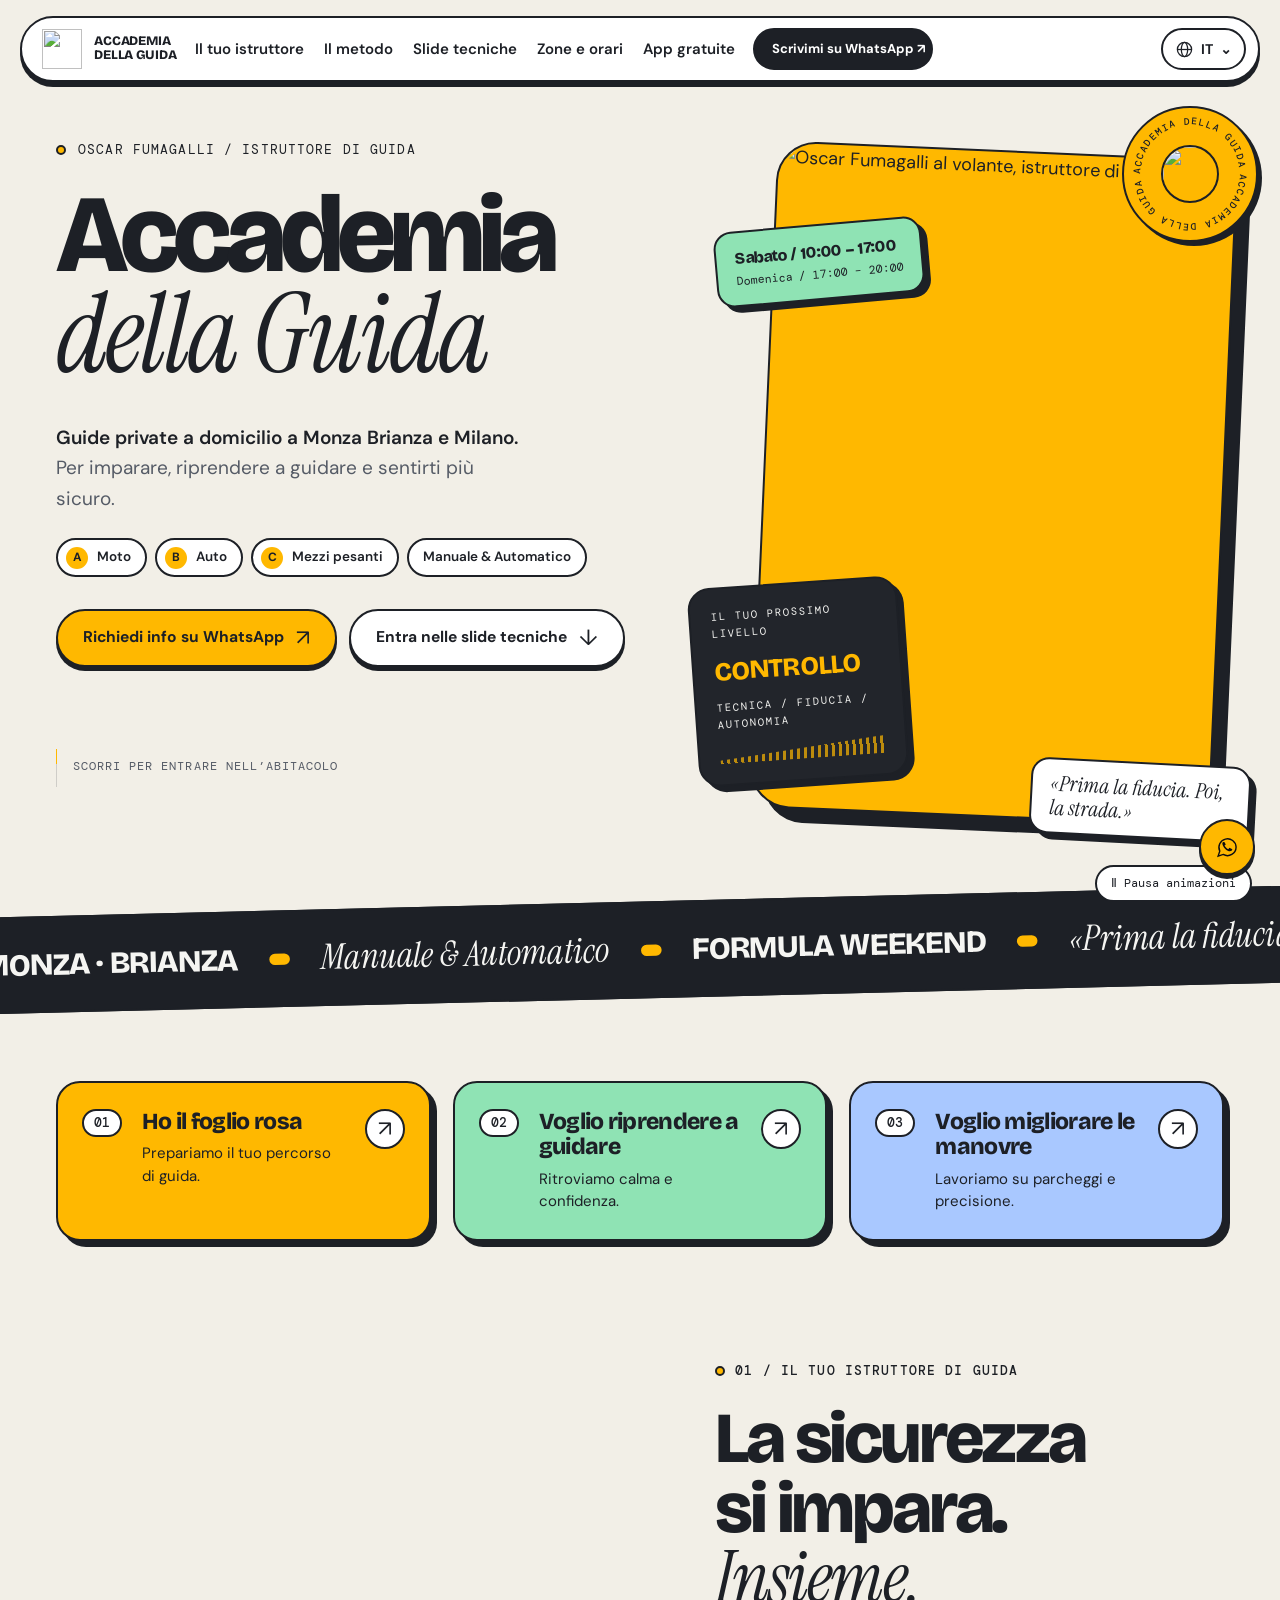
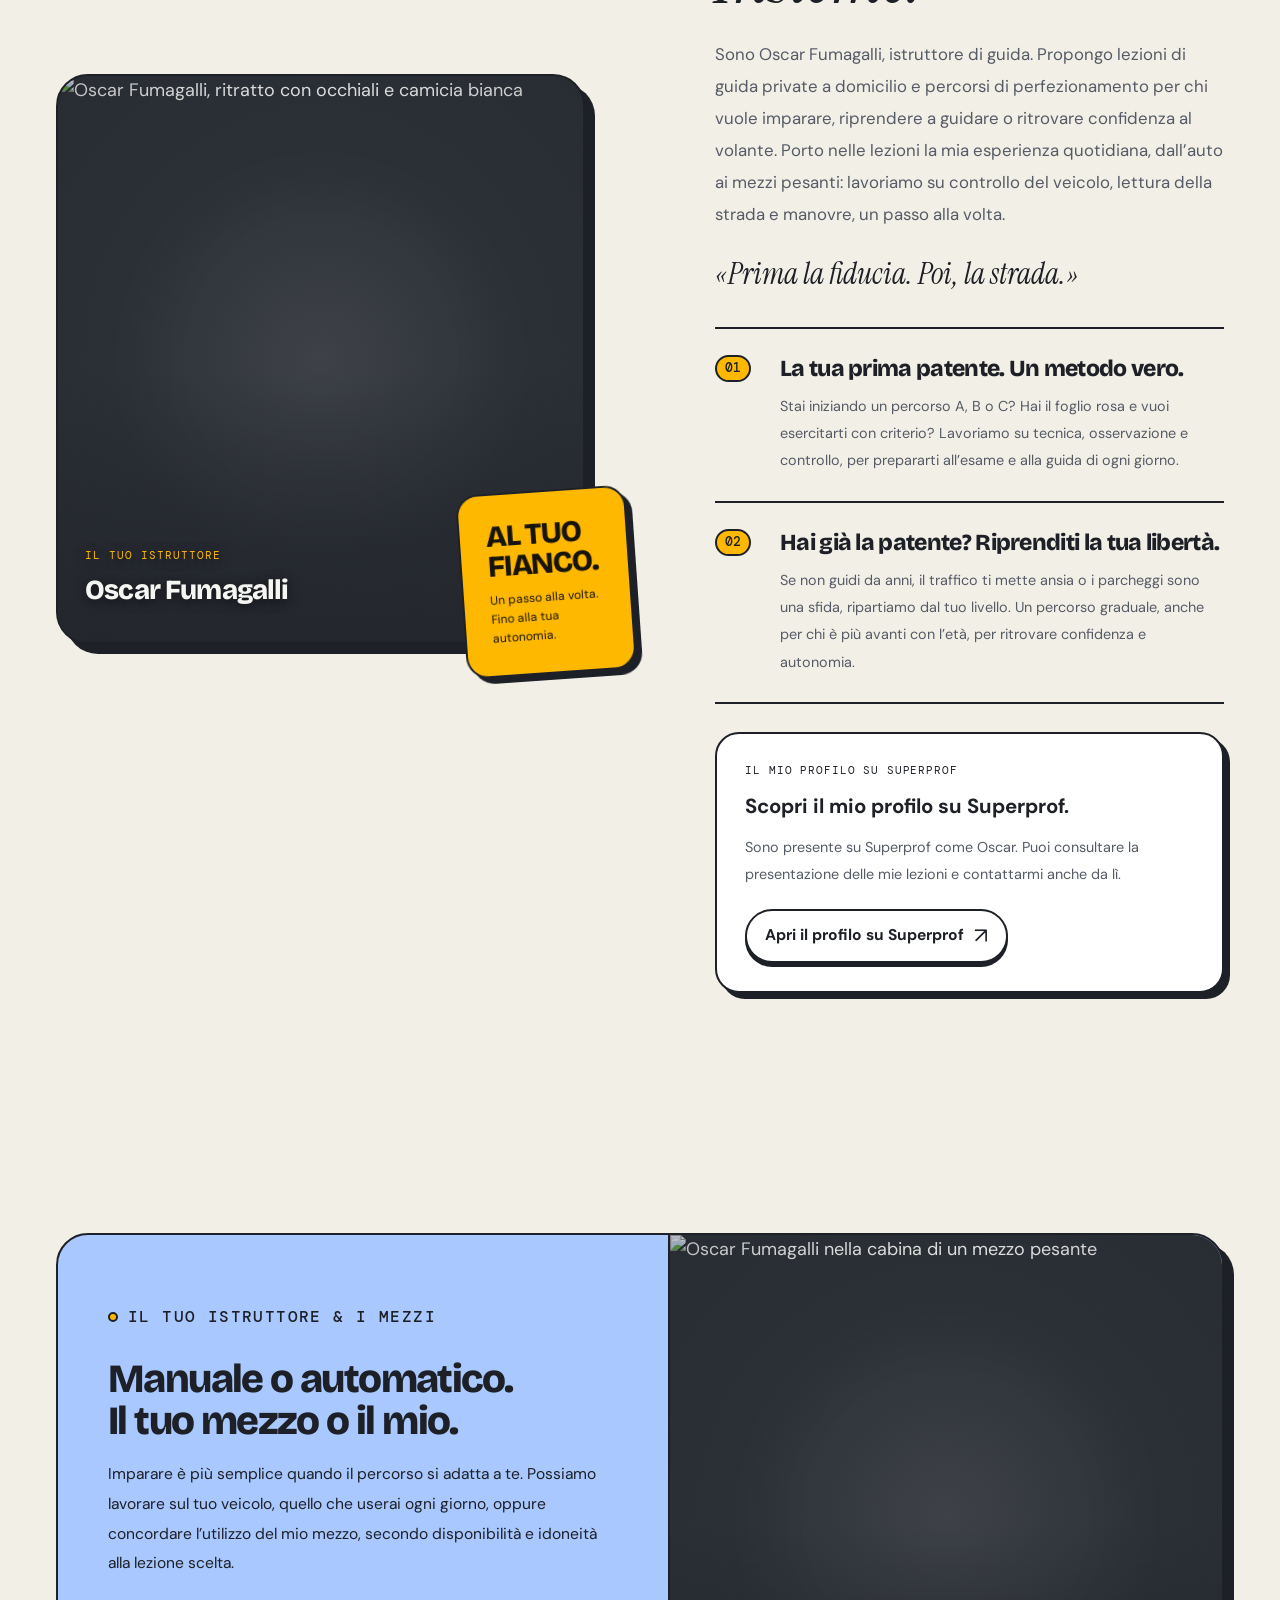
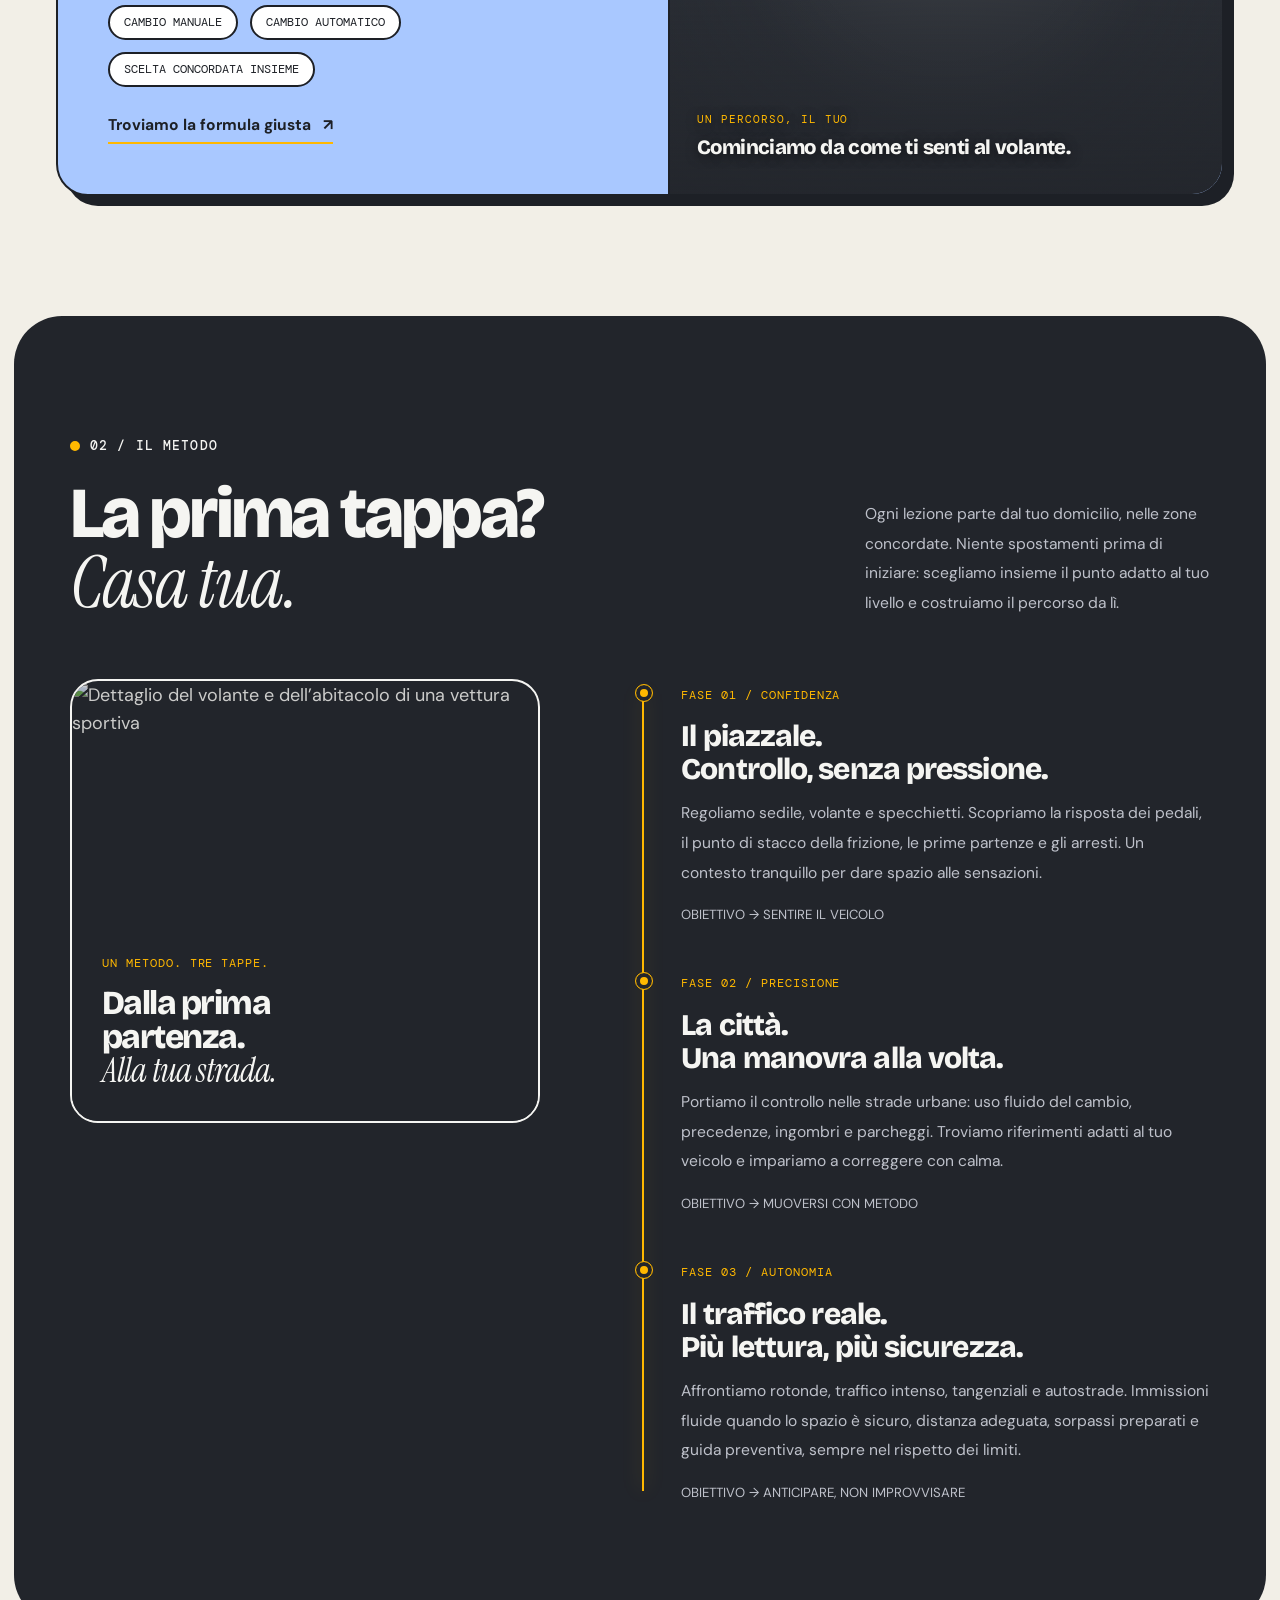
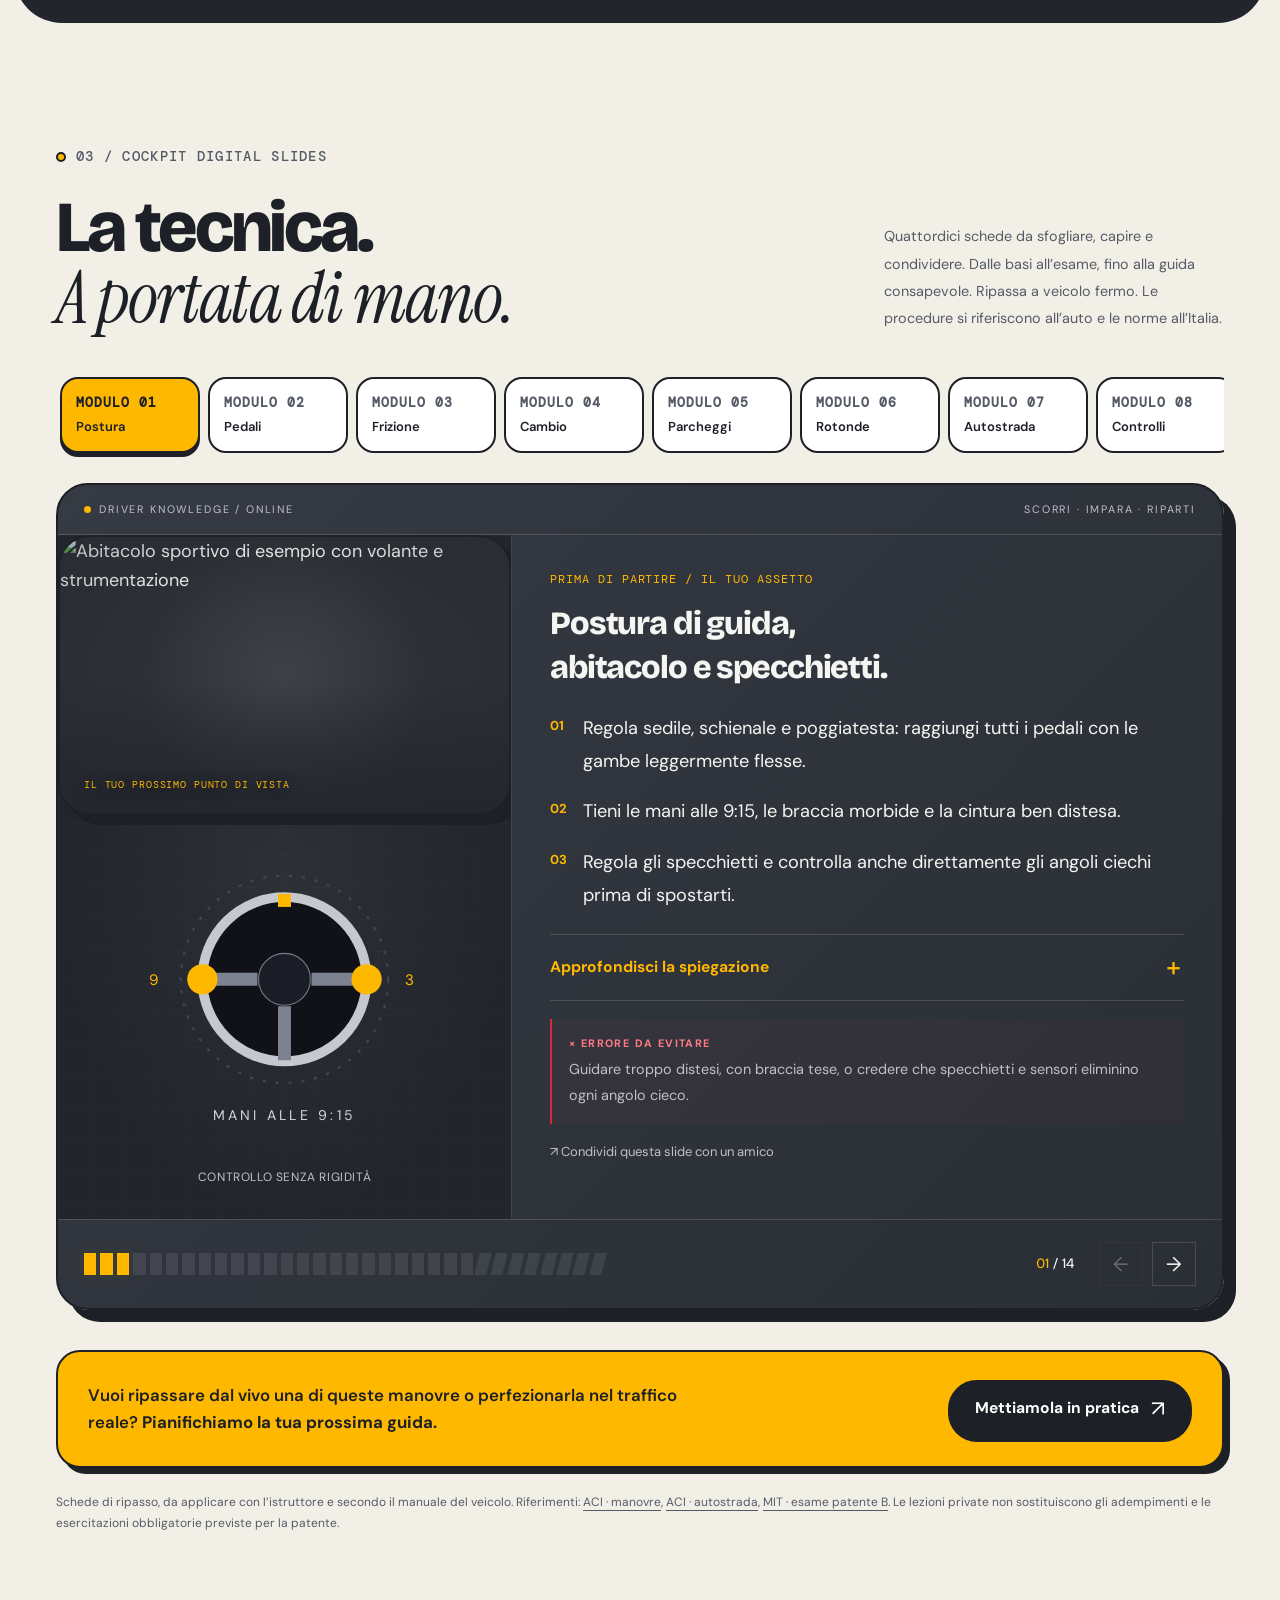
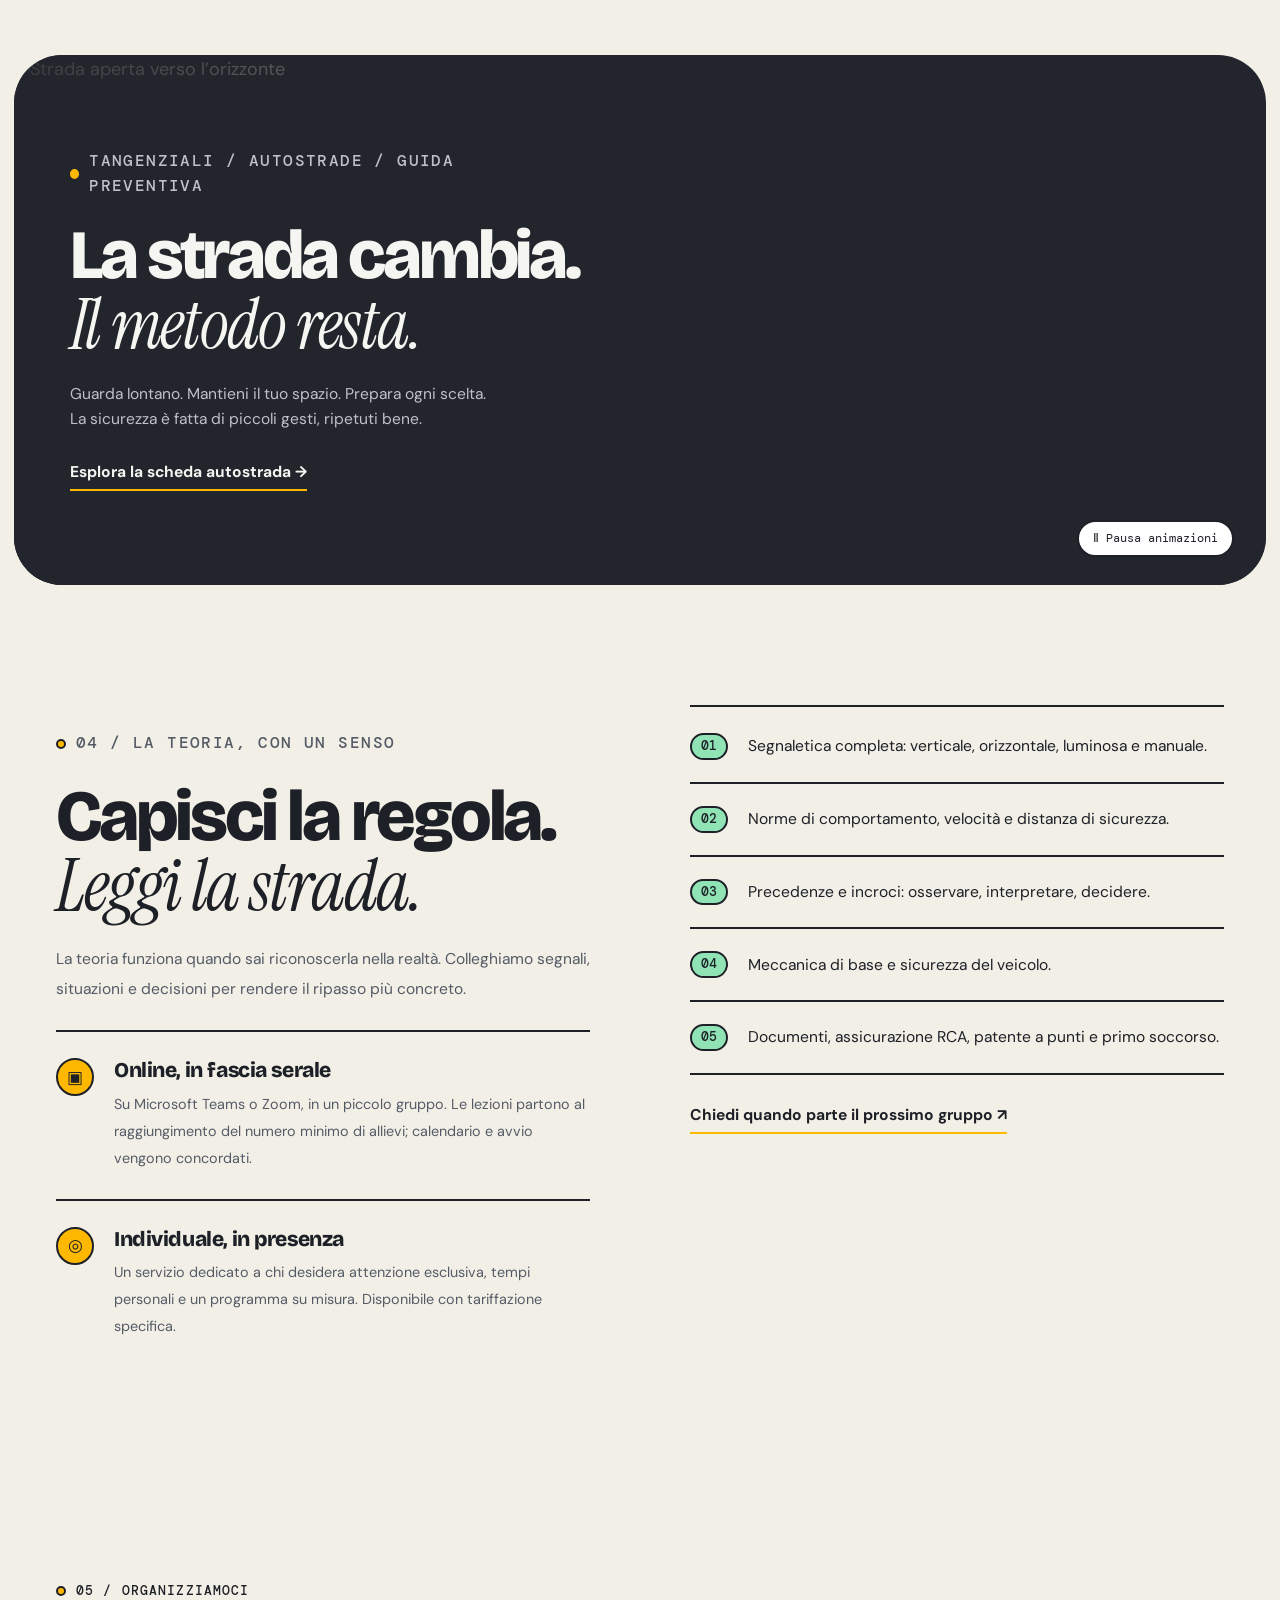
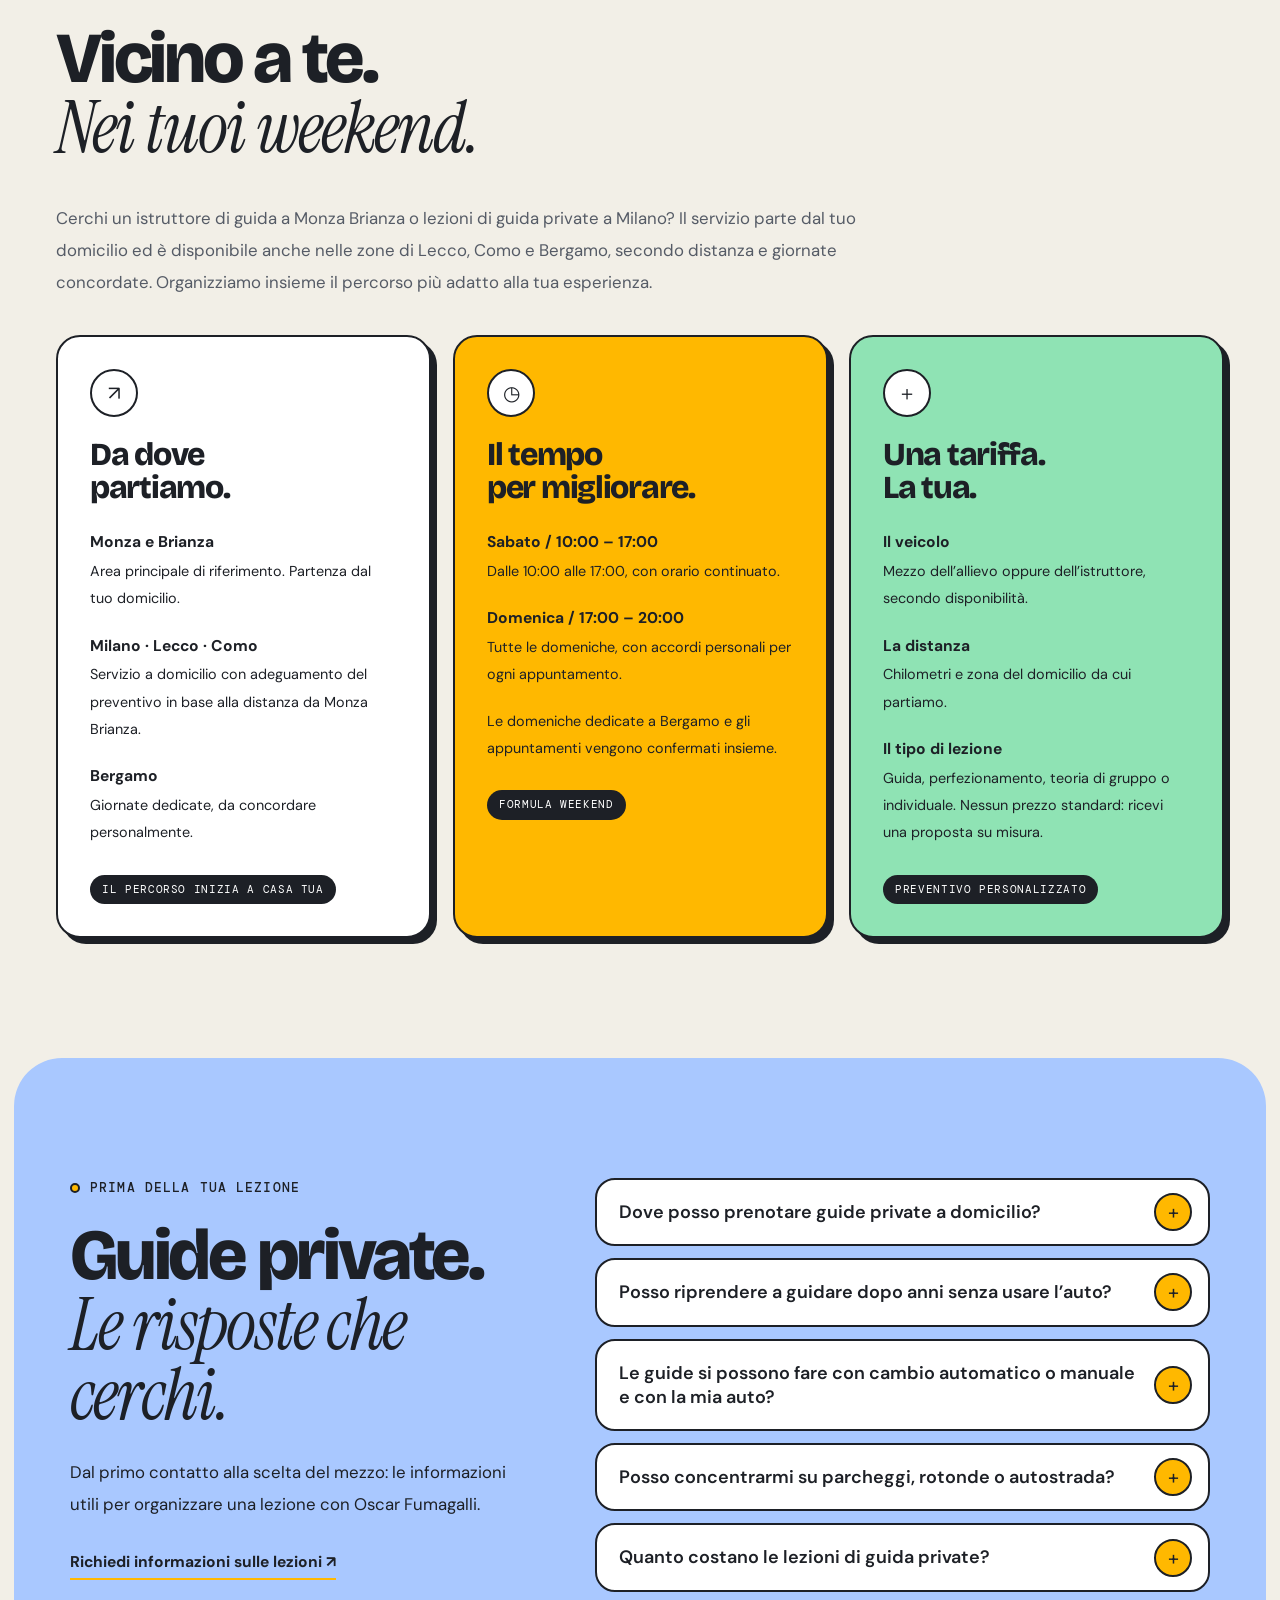
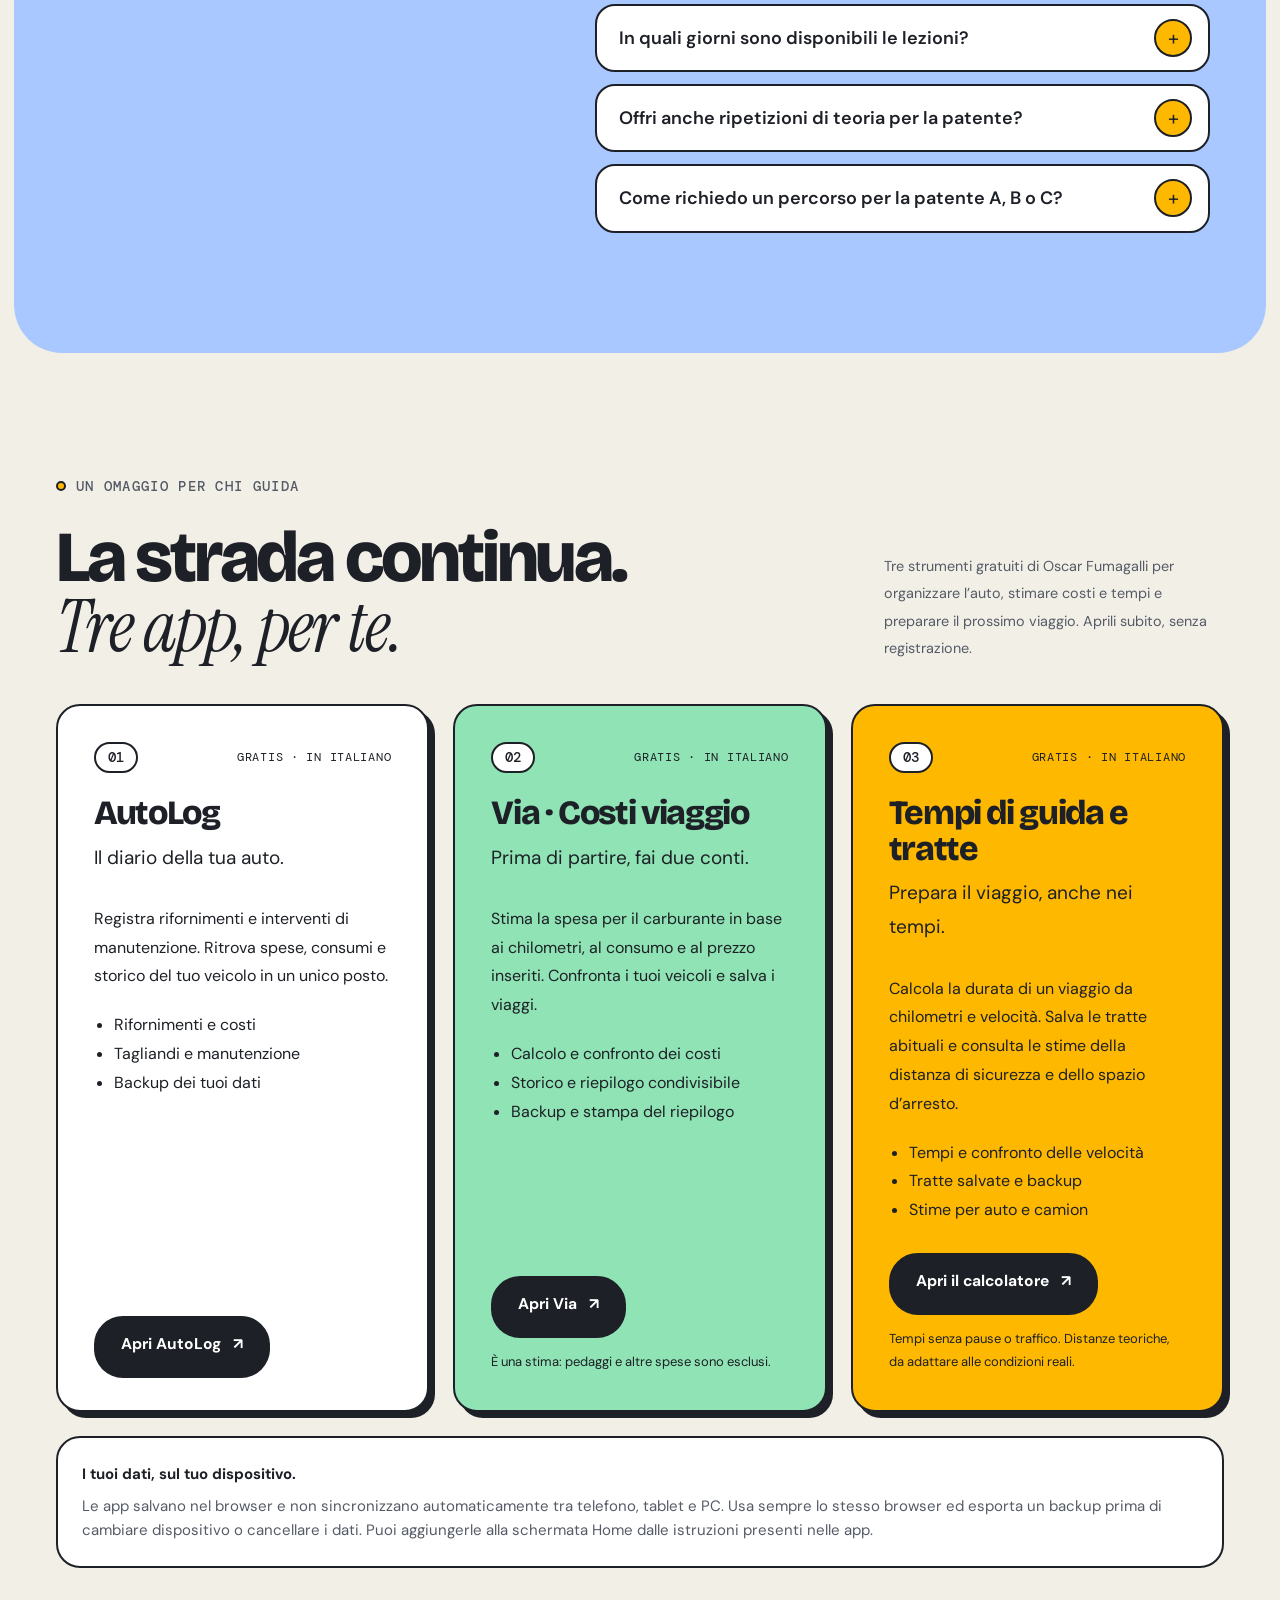
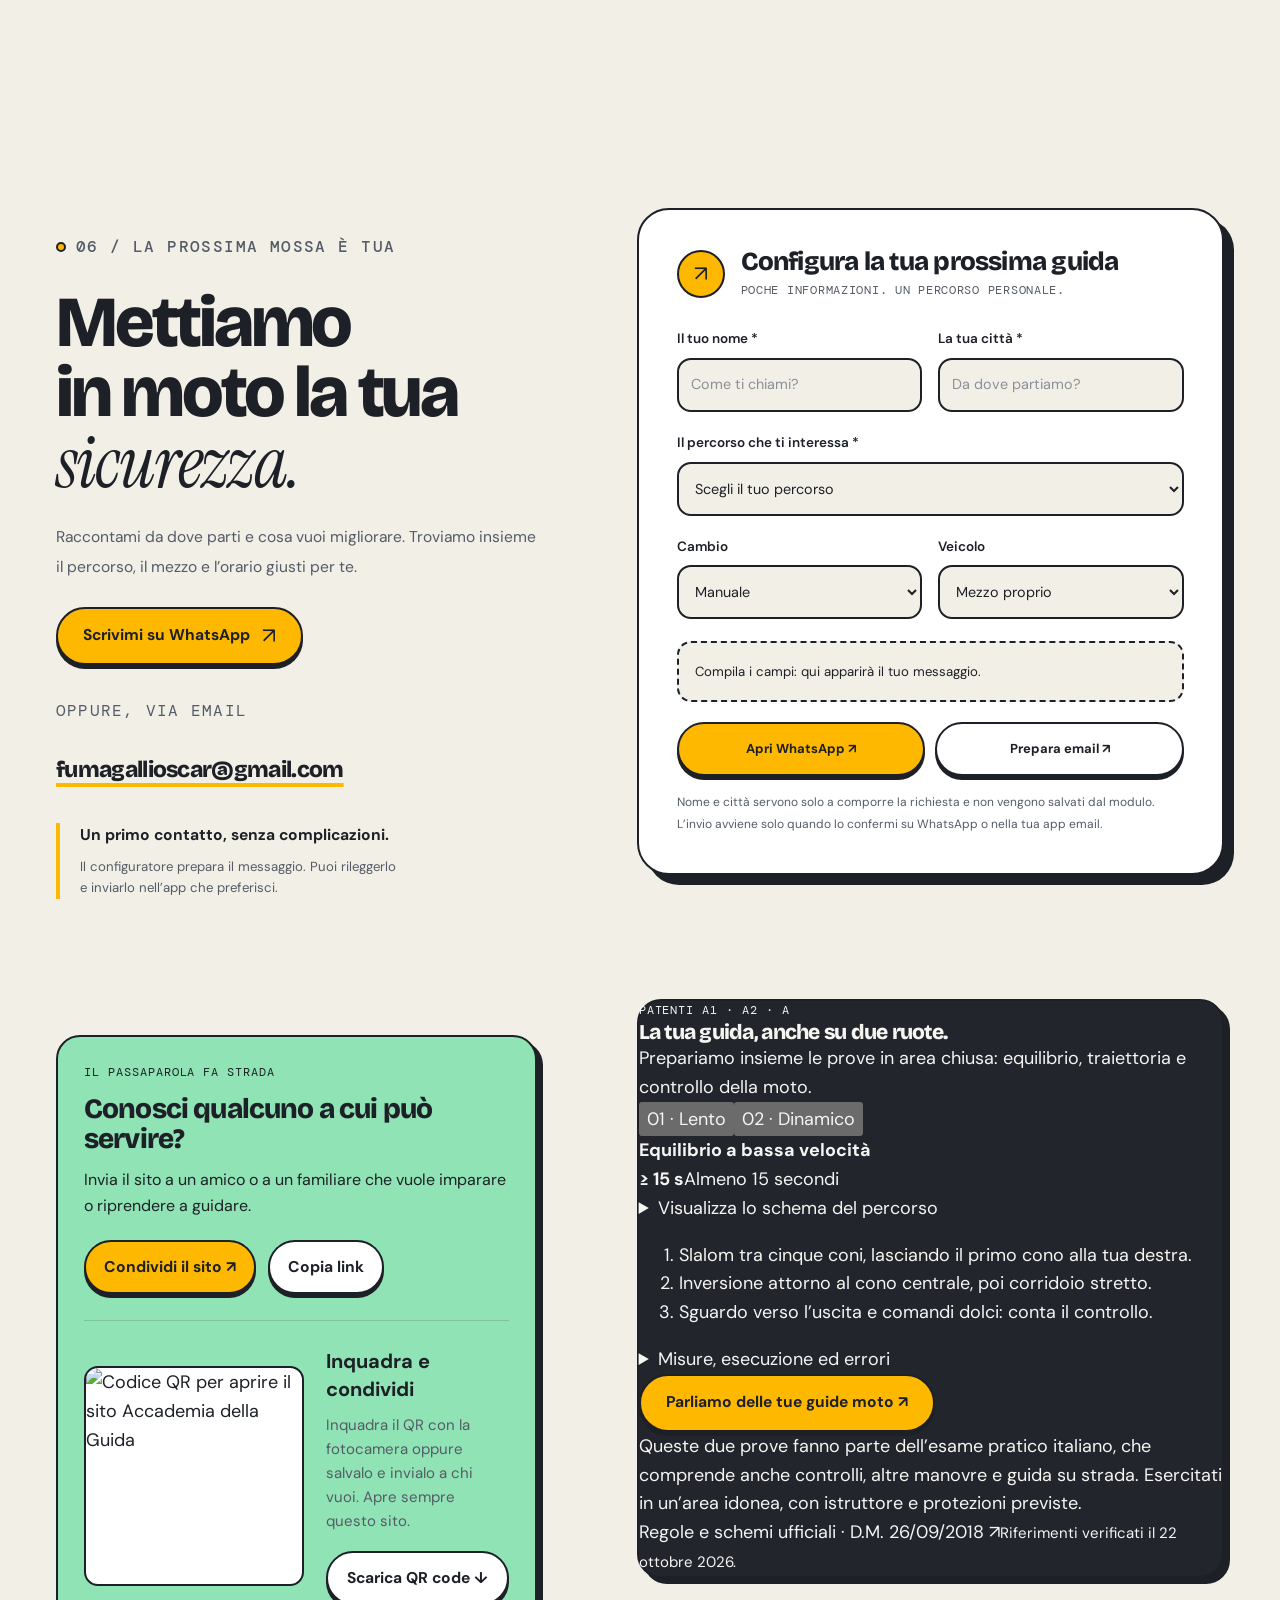
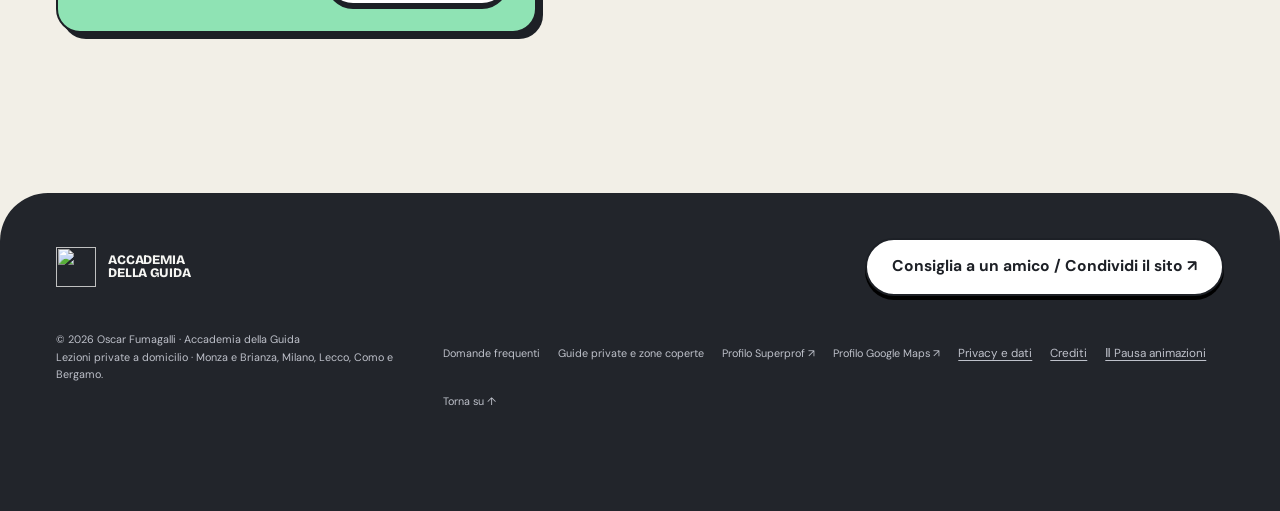
==== sito-nuovo/index.html @ 18cd22d1 "Add standalone four-language site with new photos Static build of the redesigned home (IT/EN/ES/FR) " ====
<!DOCTYPE html>
<html lang="it">
<head>
<meta charset="UTF-8"><meta name="viewport" content="width=device-width,initial-scale=1,viewport-fit=cover"><meta name="theme-color" content="#F2EFE7">
<title>Istruttore di guida Monza Brianza e Milano | Oscar Fumagalli</title>
<meta name="description" content="Guide private a domicilio con Oscar Fumagalli: Monza Brianza, Milano, Lecco, Como e Bergamo. Perfezionamento, parcheggi, cambio manuale e automatico.">
<meta name="robots" content="index,follow,max-image-preview:large,max-snippet:-1,max-video-preview:-1">
<link rel="canonical" href="https://accademia-della-guida.vercel.app/">
<link rel="sitemap" type="application/xml" href="https://accademia-della-guida.vercel.app/sitemap.xml">
<meta name="author" content="Oscar Fumagalli">
<meta property="og:locale" content="it_IT"><meta property="og:type" content="website"><meta property="og:site_name" content="Accademia della Guida"><meta property="og:url" content="https://accademia-della-guida.vercel.app/">
<meta property="og:title" content="Guide private a Monza Brianza e Milano | Accademia della Guida">
<meta property="og:description" content="Guide private a domicilio con Oscar Fumagalli: Monza Brianza, Milano, Lecco, Como e Bergamo. Perfezionamento, parcheggi, cambio manuale e automatico.">
<meta property="og:image" content="https://accademia-della-guida.vercel.app/images/oscar-fumagalli-al-volante.jpg"><meta property="og:image:type" content="image/jpeg"><meta property="og:image:width" content="1400"><meta property="og:image:height" content="2099"><meta property="og:image:alt" content="Oscar Fumagalli al volante, istruttore di guida per lezioni private a domicilio">
<meta name="twitter:card" content="summary_large_image"><meta name="twitter:title" content="Guide private a domicilio | Oscar Fumagalli"><meta name="twitter:description" content="Guide private a domicilio con Oscar Fumagalli: Monza Brianza, Milano, Lecco, Como e Bergamo. Perfezionamento, parcheggi, cambio manuale e automatico."><meta name="twitter:image" content="https://accademia-della-guida.vercel.app/images/oscar-fumagalli-al-volante.jpg"><meta name="twitter:image:alt" content="Oscar Fumagalli al volante">
<link rel="icon" type="image/png" sizes="32x32" href="/favicon-32.png?v=strada-1"><link rel="icon" type="image/png" sizes="192x192" href="/favicon.png?v=strada-1"><link rel="icon" type="image/svg+xml" sizes="any" href="/logo.svg?v=strada-1"><link rel="apple-touch-icon" sizes="180x180" href="/apple-touch-icon.png?v=strada-1">
<link rel="preconnect" href="https://fonts.googleapis.com"><link rel="preconnect" href="https://fonts.gstatic.com" crossorigin><link rel="preconnect" href="https://images.unsplash.com"><link rel="manifest" href="/site.webmanifest">
<link href="https://fonts.googleapis.com/css2?family=Bricolage+Grotesque:opsz,wght@12..96,400..800&amp;family=Instrument+Serif:ital@0;1&amp;family=DM+Sans:opsz,wght@9..40,400..700&amp;family=DM+Mono:wght@400;500&amp;display=swap" rel="stylesheet">
<script data-language-preference>(function(){try{if(location.pathname==='/'&&!document.referrer&&!location.hash&&!location.search){var l=localStorage.getItem('adg-language');if(l==='en'||l==='es'||l==='fr')location.replace('/'+l)}}catch{}})();</script><script src="https://cdn.jsdelivr.net/npm/gsap@3.12.5/dist/gsap.min.js" defer></script>
<script src="https://cdn.jsdelivr.net/npm/gsap@3.12.5/dist/ScrollTrigger.min.js" defer></script>
<script src="https://cdn.jsdelivr.net/npm/lenis@1.3.11/dist/lenis.min.js" defer></script>
<script type="application/ld+json">{"@context":"https://schema.org","@graph":[{"@type":"WebSite","@id":"https://accademia-della-guida.vercel.app/#sito","url":"https://accademia-della-guida.vercel.app/","name":"Accademia della Guida","alternateName":"Accademia della Guida di Oscar Fumagalli","inLanguage":["it-IT","en-GB","es-ES","fr-FR"],"publisher":{"@id":"https://accademia-della-guida.vercel.app/#attivita"}},{"@type":"Organization","@id":"https://accademia-della-guida.vercel.app/#attivita","name":"Accademia della Guida – Oscar Fumagalli","url":"https://accademia-della-guida.vercel.app/","description":"Guide private a domicilio con Oscar Fumagalli: Monza Brianza, Milano, Lecco, Como e Bergamo. Perfezionamento, parcheggi, cambio manuale e automatico.","email":"fumagallioscar@gmail.com","logo":{"@type":"ImageObject","url":"https://accademia-della-guida.vercel.app/favicon.png","width":192,"height":192},"image":["https://accademia-della-guida.vercel.app/images/oscar-fumagalli-istruttore-di-guida.jpg","https://accademia-della-guida.vercel.app/images/oscar-fumagalli-al-volante.jpg"],"founder":{"@id":"https://accademia-della-guida.vercel.app/#oscar-fumagalli"},"areaServed":[{"@type":"AdministrativeArea","name":"Monza e Brianza"},{"@type":"AdministrativeArea","name":"Milano"},{"@type":"AdministrativeArea","name":"Lecco"},{"@type":"AdministrativeArea","name":"Como"},{"@type":"AdministrativeArea","name":"Bergamo"}],"contactPoint":{"@type":"ContactPoint","contactType":"Informazioni e appuntamenti","email":"fumagallioscar@gmail.com","availableLanguage":"Italiano"},"hasOfferCatalog":{"@type":"OfferCatalog","name":"Lezioni di guida e teoria","itemListElement":[{"@type":"Offer","itemOffered":{"@id":"https://accademia-della-guida.vercel.app/#servizio-guide-private"}},{"@type":"Offer","itemOffered":{"@id":"https://accademia-della-guida.vercel.app/#servizio-perfezionamento"}},{"@type":"Offer","itemOffered":{"@id":"https://accademia-della-guida.vercel.app/#servizio-parcheggi-manovre"}},{"@type":"Offer","itemOffered":{"@id":"https://accademia-della-guida.vercel.app/#servizio-teoria"}}]},"sameAs":["https://maps.app.goo.gl/HLpW3V2R3NE64ty87"]},{"@type":"Person","@id":"https://accademia-della-guida.vercel.app/#oscar-fumagalli","name":"Oscar Fumagalli","jobTitle":"Istruttore di guida","url":"https://accademia-della-guida.vercel.app/#istruttore","image":"https://accademia-della-guida.vercel.app/images/oscar-fumagalli-istruttore-di-guida.jpg","worksFor":{"@id":"https://accademia-della-guida.vercel.app/#attivita"},"sameAs":["https://www.superprof.it/insegnante-guida-con-quasi-tre-decenni-esperienza-formazione-completa-per-patenti-cqc.html","https://maps.app.goo.gl/HLpW3V2R3NE64ty87"]},{"@type":"WebPage","@id":"https://accademia-della-guida.vercel.app/#pagina","url":"https://accademia-della-guida.vercel.app/","name":"Istruttore di guida Monza Brianza e Milano | Oscar Fumagalli","description":"Guide private a domicilio con Oscar Fumagalli: Monza Brianza, Milano, Lecco, Como e Bergamo. Perfezionamento, parcheggi, cambio manuale e automatico.","inLanguage":"it-IT","isPartOf":{"@id":"https://accademia-della-guida.vercel.app/#sito"},"about":{"@id":"https://accademia-della-guida.vercel.app/#attivita"},"primaryImageOfPage":{"@type":"ImageObject","url":"https://accademia-della-guida.vercel.app/images/oscar-fumagalli-al-volante.jpg","width":1280,"height":1536},"dateModified":"2026-10-21"},{"@type":"Service","@id":"https://accademia-della-guida.vercel.app/#servizio-guide-private","name":"Lezioni di guida private a domicilio","serviceType":"Lezioni di guida private a domicilio","description":"Guide private per percorsi A, B e C, con cambio manuale o automatico e mezzo concordato.","provider":{"@id":"https://accademia-della-guida.vercel.app/#attivita"},"areaServed":[{"@type":"AdministrativeArea","name":"Monza e Brianza"},{"@type":"AdministrativeArea","name":"Milano"},{"@type":"AdministrativeArea","name":"Lecco"},{"@type":"AdministrativeArea","name":"Como"},{"@type":"AdministrativeArea","name":"Bergamo"}],"url":"https://accademia-della-guida.vercel.app/#istruttore"},{"@type":"Service","@id":"https://accademia-della-guida.vercel.app/#servizio-perfezionamento","name":"Perfezionamento e ripresa della guida","serviceType":"Perfezionamento e ripresa della guida","description":"Percorsi graduali per già patentati che desiderano ritrovare confidenza al volante.","provider":{"@id":"https://accademia-della-guida.vercel.app/#attivita"},"areaServed":[{"@type":"AdministrativeArea","name":"Monza e Brianza"},{"@type":"AdministrativeArea","name":"Milano"},{"@type":"AdministrativeArea","name":"Lecco"},{"@type":"AdministrativeArea","name":"Como"},{"@type":"AdministrativeArea","name":"Bergamo"}],"url":"https://accademia-della-guida.vercel.app/#metodo"},{"@type":"Service","@id":"https://accademia-della-guida.vercel.app/#servizio-parcheggi-manovre","name":"Lezioni su parcheggi, manovre e traffico","serviceType":"Lezioni su parcheggi, manovre e traffico","description":"Esercitazioni su parcheggi, rotonde, tangenziali e autostrade in base al livello dell’allievo.","provider":{"@id":"https://accademia-della-guida.vercel.app/#attivita"},"areaServed":[{"@type":"AdministrativeArea","name":"Monza e Brianza"},{"@type":"AdministrativeArea","name":"Milano"},{"@type":"AdministrativeArea","name":"Lecco"},{"@type":"AdministrativeArea","name":"Como"},{"@type":"AdministrativeArea","name":"Bergamo"}],"url":"https://accademia-della-guida.vercel.app/#slide"},{"@type":"Service","@id":"https://accademia-della-guida.vercel.app/#servizio-teoria","name":"Ripetizioni di teoria per la patente","serviceType":"Ripetizioni di teoria per la patente","description":"Teoria online serale in piccolo gruppo e lezioni individuali in presenza.","provider":{"@id":"https://accademia-della-guida.vercel.app/#attivita"},"areaServed":[{"@type":"AdministrativeArea","name":"Monza e Brianza"},{"@type":"AdministrativeArea","name":"Milano"},{"@type":"AdministrativeArea","name":"Lecco"},{"@type":"AdministrativeArea","name":"Como"},{"@type":"AdministrativeArea","name":"Bergamo"}],"url":"https://accademia-della-guida.vercel.app/#teoria"}]}</script>
<style>
:root{--bg:var(--bg);--panel:var(--panel);--ink:#f5f5f2;--muted:#bec1ca;--yellow:#ffb800;--red:#e63946;--line:color-mix(in srgb,var(--ink) 14%,transparent);--display:'Syncopate',Arial,sans-serif;--body:'Plus Jakarta Sans',Arial,sans-serif}*{box-sizing:border-box}html{scroll-behavior:smooth;scroll-padding-top:110px;color-scheme:light}body{margin:0;background:var(--bg);color:var(--ink);font-family:var(--body);font-size:18px;line-height:1.7;overflow-x:hidden}::selection{background:var(--yellow);color:var(--bg)}a{color:inherit;text-decoration:none}button,input,select,textarea{font:inherit}button,a,input,select{touch-action:manipulation}button{cursor:pointer}button:disabled{cursor:default;opacity:.3}button:focus-visible,a:focus-visible,input:focus-visible,select:focus-visible,summary:focus-visible{outline:2px solid var(--yellow);outline-offset:6px}img{display:block;max-width:100%}button{color:inherit}p,h1,h2,h3,h4{margin:0}p+p{margin-top:14px}h1,h2,h3{line-height:1.15}svg{display:block}svg text{font-family:var(--body)}[hidden]{display:none!important}.wrap{width:min(1320px,calc(100% - 112px));margin:auto}.section{padding:116px 0;position:relative}.eyebrow{font-size:12px;font-weight:700;letter-spacing:.2em;text-transform:uppercase;display:flex;align-items:center;gap:12px;color:var(--muted)}.eyebrow:before{content:'';width:24px;height:2px;background:var(--yellow)}.display{font-family:var(--display);font-weight:700;text-transform:uppercase;letter-spacing:-.045em}.section-title{font-size:clamp(33.6px,4.32vw,60px);line-height:1.25;margin-top:24px}.accent{color:var(--accent-ink)}.muted{color:var(--muted)}.small{font-size:14.4px}.label{font-size:12px;letter-spacing:.15em;text-transform:uppercase}.btn{display:inline-flex;align-items:center;justify-content:center;gap:18px;min-height:54px;padding:16px 25px;border:1px solid var(--line);background:color-mix(in srgb,var(--bg) 50%,transparent);border-radius:3px;font-size:15.6px;font-weight:700;line-height:1.4;transition:background .2s,transform .2s,border-color .2s}.btn:hover{border-color:var(--yellow);transform:translateY(-2px)}.btn-primary{background:var(--yellow);color:#151309;border-color:var(--yellow);box-shadow:0 8px 35px color-mix(in srgb,var(--yellow) 9%,transparent)}.btn-primary:hover{background:#ffc433;box-shadow:0 8px 35px color-mix(in srgb,var(--yellow) 19%,transparent)}.btn-arrow{font-size:22px;font-weight:400;line-height:1}.text-link{font-size:15.6px;font-weight:700;display:inline-flex;gap:12px;align-items:center;border-bottom:1px solid color-mix(in srgb,var(--yellow) 40%,transparent);padding-bottom:6px}.actions{display:flex;flex-wrap:wrap;gap:12px}.rule{height:1px;background:var(--line)}.skip{position:fixed;top:-100px;left:20px;background:var(--yellow);color:#111;padding:12px;z-index:1000}.skip:focus{top:10px}.top-progress{position:fixed;top:0;left:0;right:0;z-index:120;height:2px;transform-origin:left;background:var(--yellow);transform:scaleX(0)}
.navbar{position:fixed;left:28px;right:28px;top:20px;height:74px;border:1px solid color-mix(in srgb,var(--ink) 13%,transparent);border-radius:5px;background:color-mix(in srgb,var(--bg) 88%,transparent);backdrop-filter:blur(20px);-webkit-backdrop-filter:blur(20px);z-index:100;display:flex;align-items:center;justify-content:space-between;padding:0 26px;gap:24px}.brand{display:flex;gap:12px;align-items:center;flex-shrink:0}.brandmark{display:block;height:40px;width:40px;flex-shrink:0}.brandname{font-family:var(--display);font-size:10px;font-weight:700;line-height:1.5;letter-spacing:.05em}.navlinks{display:flex;gap:26px;align-items:center}.navlinks a{font-size:14.3px;color:var(--muted)}.navlinks a:hover{color:var(--accent-ink)}.nav-contact{font-size:13px;min-height:39px;padding:10px 15px;border-color:color-mix(in srgb,var(--yellow) 47%,transparent)}.nav-contact:before,.status-dot{content:'';width:5px;height:5px;border-radius:50%;background:var(--yellow);box-shadow:0 0 9px color-mix(in srgb,var(--yellow) 47%,transparent);display:inline-block}.menu-toggle{display:none;background:none;border:1px solid var(--line);width:42px;height:42px;align-items:center;justify-content:center;font-size:21px}.nav-status{font-size:10.8px;letter-spacing:.12em;color:var(--muted);display:flex;align-items:center;gap:7px}.hero{height:100svh;min-height:760px;position:relative;overflow:hidden;perspective:1200px;background:var(--bg)}.hero-scene{position:absolute;inset:0;transform-origin:65% 50%;will-change:transform}.hero-photo,.hero-video{width:100%;height:100%;object-fit:cover;object-position:65% 55%;position:absolute;inset:0}.hero-photo{filter:brightness(.95) saturate(.8)}.hero-video{opacity:0;filter:brightness(.82) saturate(.85);transition:opacity 1.2s}.video-ready{opacity:1}.hero-shade{position:absolute;inset:0;background:linear-gradient(90deg,color-mix(in srgb,var(--bg) 88%,transparent) 0%,color-mix(in srgb,var(--bg) 60%,transparent) 30%,color-mix(in srgb,var(--bg) 12%,transparent) 75%),linear-gradient(0deg,var(--bg) 0%,transparent 38%,color-mix(in srgb,var(--bg) 30%,transparent));pointer-events:none}.hero-lens{position:absolute;inset:0;opacity:0;backdrop-filter:blur(4px);mask-image:radial-gradient(ellipse at 65% 50%,transparent 25%,black 90%);pointer-events:none}.hero-content{position:relative;height:100%;display:flex;flex-direction:column;justify-content:center;padding-top:70px;z-index:2}.hero-kicker{font-size:12px;letter-spacing:.17em;color:var(--muted);display:flex;align-items:center;gap:12px;margin-bottom:30px}.hero-kicker i{height:6px;width:6px;background:var(--yellow)}.hero h1{font-size:clamp(32px,5.7vw,88px);line-height:1.14;letter-spacing:-.065em;max-width:1150px}.hero h1 span{display:block;color:var(--accent-ink)}.hero-description{max-width:440px;font-size:19.2px;line-height:1.9;color:var(--muted);margin:24px 0 28px}.hero-badges{display:flex;flex-wrap:wrap;gap:8px;margin:0 0 34px}.hero-badges span{padding:6px 10px;border:1px solid color-mix(in srgb,var(--ink) 19%,transparent);font-size:12px;background:color-mix(in srgb,var(--bg) 19%,transparent);backdrop-filter:blur(4px)}.hero-badges b{color:var(--accent-ink);margin-right:4px}.hero-footer{position:absolute;bottom:37px;left:0;right:0;display:flex;justify-content:space-between;align-items:center;color:var(--muted);font-size:10.8px;letter-spacing:.15em;text-transform:uppercase}.scroll-cue{display:flex;align-items:center;gap:16px}.scroll-line{height:38px;width:1px;background:color-mix(in srgb,var(--ink) 19%,transparent);position:relative;overflow:hidden}.scroll-line:after{content:'';width:1px;height:15px;background:var(--yellow);position:absolute;animation:scrollCue 1.8s infinite}@keyframes scrollCue{from{transform:translateY(-15px)}to{transform:translateY(38px)}}.hero-readout{position:absolute;right:60px;bottom:180px;width:162px;border-left:1px solid color-mix(in srgb,var(--ink) 19%,transparent);padding-left:16px;font-size:10.8px;letter-spacing:.16em}.hero-readout strong{font-family:var(--display);font-size:20.4px;display:block;margin:8px 0;color:var(--accent-ink)}.hero-readout .meter{height:18px;margin-top:12px;background:repeating-linear-gradient(90deg,#ffb800 0 3px,transparent 3px 7px);opacity:.7;clip-path:polygon(0 80%,100% 0,100% 100%,0 100%)}.intro-strip{border-top:1px solid var(--line);border-bottom:1px solid var(--line);background:var(--bg)}.intro-strip .wrap{display:grid;grid-template-columns:1fr 1fr 1fr;align-items:center;min-height:112px;gap:20px}.strip-item{display:flex;gap:20px;align-items:center}.strip-item+.strip-item{border-left:1px solid var(--line);padding-left:36px}.strip-item b{font-family:var(--display);font-size:26px;font-weight:400;color:var(--accent-ink)}.strip-item span{font-size:13.2px;line-height:1.7;color:var(--muted)}.strip-item strong{display:block;color:var(--ink);font-size:14.4px;font-weight:600}
.about-layout{display:grid;grid-template-columns:1fr 1.06fr;gap:90px;align-items:center}.portrait-stack{position:relative;padding:0 40px 35px 0}.photo-frame{position:relative;background:var(--panel);overflow:hidden;border:1px solid color-mix(in srgb,var(--ink) 11%,transparent);isolation:isolate;transform-style:preserve-3d;--mx:50%;--my:50%}.photo-frame:before{content:'';position:absolute;inset:0;pointer-events:none;z-index:2;background:linear-gradient(0deg,color-mix(in srgb,var(--bg) 82%,transparent),transparent 48%),radial-gradient(ellipse at center,transparent 35%,color-mix(in srgb,var(--bg) 31%,transparent) 100%),radial-gradient(circle at var(--mx,50%) var(--my,50%),color-mix(in srgb,var(--ink) 9%,transparent),transparent 55%)}.photo-frame:after{content:'';position:absolute;inset:10px;border:1px solid color-mix(in srgb,var(--yellow) 33%,transparent);pointer-events:none;z-index:3;clip-path:polygon(0 0,12% 0,12% 1px,1px 1px,1px 12%,0 12%,0 0,100% 100%,88% 100%,88% calc(100% - 1px),calc(100% - 1px) calc(100% - 1px),calc(100% - 1px) 88%,100% 88%,100% 100%)}.personal-photo{width:100%;height:100%;object-fit:cover;filter:contrast(1.02) saturate(.88) brightness(1.03);transition:filter .4s}.portrait-main{height:570px}.portrait-main img{object-position:center 25%}.photo-caption{text-shadow:0 2px 12px rgba(0,0,0,.6);position:absolute;left:27px;right:24px;bottom:30px;z-index:4}.photo-caption strong{font-size:27.6px;font-weight:600;display:block}.photo-caption span{color:var(--accent-ink);font-size:10.8px;letter-spacing:.17em;text-transform:uppercase}.photo-edit{position:absolute;right:15px;top:15px;z-index:5;border:1px solid color-mix(in srgb,var(--ink) 27%,transparent);backdrop-filter:blur(10px);background:color-mix(in srgb,var(--bg) 60%,transparent);padding:7px 10px;font-size:12px;border-radius:2px;max-width:85%;line-height:1.4}.photo-edit:hover{border-color:var(--yellow)}.photo-badge{position:absolute;right:0;bottom:0;background:var(--yellow);color:#17140b;width:170px;padding:26px;z-index:4}.photo-badge b{font-family:var(--display);font-size:30px;letter-spacing:-.06em;line-height:1.2;display:block}.photo-badge span{font-size:12px;display:block;margin-top:10px}.body-copy{font-size:16.8px;color:var(--muted);line-height:1.9;margin:26px 0}.signature{font-size:20.4px;font-style:italic;margin:26px 0 36px}.target-list{border-top:1px solid var(--line);margin-top:32px}.target{border-bottom:1px solid var(--line);padding:26px 0;display:grid;grid-template-columns:37px 1fr;gap:13px}.target>span{font-family:var(--display);font-size:15.6px;color:var(--accent-ink);padding-top:4px}.target h3{font-size:19.2px;line-height:1.5}.target p{color:var(--muted);font-size:14.4px;margin-top:10px;line-height:1.9}.vehicle-section{padding-top:0}.vehicle-panel{display:grid;grid-template-columns:1.1fr 1fr;background:var(--panel);border:1px solid var(--line);min-height:380px}.vehicle-copy{padding:50px}.vehicle-copy h3{font-size:31.2px;line-height:1.45;max-width:480px}.vehicle-copy p{font-size:15.6px;line-height:1.9;color:var(--muted);margin:18px 0 26px}.vehicle-choices{display:flex;gap:12px;flex-wrap:wrap}.vehicle-choices span{font-size:12px;border:1px solid color-mix(in srgb,var(--ink) 13%,transparent);padding:7px 12px}.vehicle-photo{min-height:390px;border:0}.vehicle-photo img{position:absolute;inset:0;object-position:center 10%}.vehicle-photo .photo-caption strong{font-size:20.4px}.method{background:var(--bg);border-top:1px solid var(--line);border-bottom:1px solid var(--line);overflow:hidden}.method-head{display:flex;justify-content:space-between;align-items:end;gap:60px;margin-bottom:60px}.method-head>p{max-width:345px;color:var(--muted);font-size:15.6px;line-height:1.9}.method-grid{display:grid;grid-template-columns:.9fr 1.1fr;gap:95px;align-items:start}.method-visual{position:sticky;top:130px;min-height:440px;overflow:hidden;border:1px solid var(--line);perspective:1000px}.method-visual img{width:100%;height:440px;object-fit:cover;filter:saturate(.7) brightness(.83)}.method-visual:after{content:'';position:absolute;inset:0;background:linear-gradient(0deg,var(--bg),transparent 75%)}.method-visual-copy{position:absolute;left:30px;bottom:32px;z-index:1}.method-visual-copy .display{font-size:33.6px;line-height:1.5;margin-top:10px}.timeline{position:relative;padding-left:46px}.timeline:before{content:'';position:absolute;left:7px;top:12px;bottom:12px;width:1px;background:color-mix(in srgb,var(--ink) 11%,transparent)}.timeline-fill{position:absolute;left:7px;top:12px;bottom:12px;width:2px;background:var(--yellow);transform-origin:top;box-shadow:0 0 20px color-mix(in srgb,var(--yellow) 33%,transparent)}.timeline-step{position:relative;padding:0 0 42px}.timeline-step:last-child{padding-bottom:0}.timeline-step:before{content:'';position:absolute;left:-46px;top:5px;width:16px;height:16px;border:1px solid var(--yellow);background:var(--bg);box-shadow:inset 0 0 0 4px var(--bg),inset 0 0 0 8px var(--yellow);border-radius:50%}.timeline-step .label{color:var(--accent-ink)}.timeline-step h3{font-size:25.2px;margin:13px 0;line-height:1.4}.timeline-step p{font-size:15.6px;color:var(--muted);line-height:1.9}.timeline-step .step-end{display:block;color:var(--muted);font-size:13.2px;padding-top:16px}.section-topline{display:flex;align-items:flex-end;justify-content:space-between;gap:40px;margin-bottom:40px}.section-topline p{max-width:340px;font-size:14.4px;color:var(--muted);line-height:1.9}.slide-tabs{display:flex;gap:3px;overflow-x:auto;scrollbar-width:thin;scrollbar-color:#ffb800 var(--panel);margin-bottom:18px;padding-bottom:8px}.slide-tab{background:transparent;flex:1;min-width:122px;border:1px solid var(--line);padding:16px 8px;text-align:left;transition:.2s;font-size:13px;white-space:nowrap}.slide-tab span{color:var(--muted);font-size:13px;display:block;letter-spacing:.12em;margin-bottom:5px}.slide-tab[aria-selected=true]{background:color-mix(in srgb,var(--yellow) 7%,transparent);border-color:var(--yellow);color:var(--accent-ink)}.slide-tab[aria-selected=true] span{color:var(--accent-ink)}.cockpit{border:1px solid color-mix(in srgb,var(--ink) 14%,transparent);border-radius:8px;background:linear-gradient(135deg,var(--panel),var(--bg));box-shadow:0 30px 100px #0008,inset 0 1px color-mix(in srgb,var(--ink) 8%,transparent);overflow:hidden;perspective:1400px}.cockpit-top{display:flex;justify-content:space-between;align-items:center;padding:16px 26px;border-bottom:1px solid var(--line);font-size:10.8px;letter-spacing:.17em;text-transform:uppercase;color:var(--muted)}.cockpit-top .live{display:flex;gap:8px;align-items:center}.slide-body{display:grid;grid-template-columns:.78fr 1.22fr;min-height:660px;transform-origin:center;outline:none}.slide-media{position:relative;background:radial-gradient(ellipse at center,var(--panel),var(--bg) 70%);border-right:1px solid var(--line);display:flex;flex-direction:column;justify-content:center;padding:32px;overflow:hidden;min-height:400px}.slide-media:before{content:'';position:absolute;inset:0;background:linear-gradient(90deg,color-mix(in srgb,var(--ink) 2%,transparent) 1px,transparent 1px),linear-gradient(color-mix(in srgb,var(--ink) 2%,transparent) 1px,transparent 1px);background-size:32px 32px;pointer-events:none}.slide-diagram{position:relative;width:100%;height:auto;z-index:1}.diagram-note{position:relative;margin-top:24px;font-size:12px;text-align:center;color:var(--muted);letter-spacing:.05em}.slide-photo{height:280px;flex:0 0 280px;border:0;margin:-32px -32px 26px}.slide-photo img{object-position:center 48%}.slide-photo .photo-caption{bottom:16px;left:24px}.slide-photo .photo-caption span{font-size:9.6px}.slide-content{padding:35px 38px}.slide-content .label{color:var(--accent-ink)}.slide-content h3{font-size:32.4px;font-weight:600;line-height:1.35;margin:13px 0 22px;letter-spacing:-.025em}.lesson-list{margin:0;padding:0;list-style:none;counter-reset:lesson}.lesson-list li{position:relative;padding-left:29px;color:var(--muted);font-size:14.4px;line-height:1.85;margin-bottom:15px;counter-increment:lesson}.lesson-list li:before{content:counter(lesson,decimal-leading-zero);position:absolute;left:0;top:1px;color:var(--accent-ink);font-size:10.8px}.lesson-list strong{font-weight:600;color:var(--ink)}.gold-rule,.mistake{padding:15px 17px;margin-top:12px;background:color-mix(in srgb,var(--yellow) 3%,transparent);border-left:2px solid var(--yellow);font-size:13.2px;color:var(--muted);line-height:1.8}.gold-rule b,.mistake b{display:block;font-size:10.8px;text-transform:uppercase;letter-spacing:.13em;color:var(--accent-ink);margin-bottom:4px}.mistake{background:#e6394609;border-color:var(--red)}.mistake b{color:#ff7b85}.slide-share{font-size:13px;background:none;border:0;color:var(--muted);padding:18px 0 0;display:flex;gap:10px;align-items:center}.slide-share:hover{color:var(--accent-ink)}.cockpit-bottom{display:flex;align-items:center;justify-content:space-between;gap:32px;border-top:1px solid var(--line);padding:22px 26px}.rpm{flex:1;max-width:520px;display:flex;gap:4px;align-items:flex-end;height:22px}.rpm span{flex:1;background:color-mix(in srgb,var(--ink) 9%,transparent);height:100%;transition:background .25s}.rpm span:nth-child(n+25){transform:skew(-14deg)}.rpm span.on{background:var(--yellow);box-shadow:0 0 10px color-mix(in srgb,var(--yellow) 9%,transparent)}.rpm span.on:nth-child(n+29){background:var(--red)}.slide-controls{display:flex;gap:9px;align-items:center}.slide-count{font-family:var(--display);font-size:14.4px;margin-right:16px;white-space:nowrap}.slide-count b{color:var(--accent-ink);font-weight:400}.arrow-btn{width:44px;height:44px;border:1px solid var(--line);background:none;font-size:20px}.arrow-btn:hover:not(:disabled){border-color:var(--yellow);color:var(--accent-ink)}.practice-cta{margin-top:24px;display:flex;align-items:center;justify-content:space-between;gap:30px;padding:28px 30px;border:1px solid color-mix(in srgb,var(--yellow) 27%,transparent);background:linear-gradient(100deg,color-mix(in srgb,var(--yellow) 5%,transparent),transparent)}.practice-cta p{font-size:16.8px;max-width:630px}.practice-cta .btn{flex-shrink:0}.lesson-footnote{margin-top:24px;font-size:12px;color:var(--muted);line-height:1.8}.lesson-footnote a{text-decoration:underline;text-underline-offset:4px}.highway{min-height:530px;position:relative;overflow:hidden;display:flex;align-items:center}.highway img,.highway video{position:absolute;inset:0;width:100%;height:100%;object-fit:cover;filter:brightness(.75) saturate(.8)}.highway video{opacity:0}.highway video.video-ready{opacity:1}.highway:after{content:'';position:absolute;inset:0;background:linear-gradient(90deg,color-mix(in srgb,var(--bg) 85%,transparent),transparent),linear-gradient(0deg,var(--bg),transparent 40%)}.highway .wrap{position:relative;z-index:2}.highway h2{font-size:clamp(34.8px,5.4vw,74.4px);max-width:780px;line-height:1.35;margin:22px 0}.highway p{max-width:450px;color:var(--muted);font-size:15.6px}.media-control{position:absolute;bottom:25px;right:28px;z-index:6;background:color-mix(in srgb,var(--bg) 67%,transparent);border:1px solid var(--line);padding:7px 12px;font-size:11.7px;backdrop-filter:blur(8px)}
.theory-grid{display:grid;grid-template-columns:1fr 1fr;gap:100px}.theory-info>p{color:var(--muted);font-size:15.6px;margin-top:24px;line-height:1.9}.theory-mode{display:grid;grid-template-columns:42px 1fr;gap:16px;margin-top:26px;padding-top:26px;border-top:1px solid var(--line)}.theory-icon{width:38px;height:38px;background:color-mix(in srgb,var(--yellow) 5%,transparent);color:var(--accent-ink);border:1px solid color-mix(in srgb,var(--yellow) 20%,transparent);display:grid;place-items:center;font-size:17px}.theory-mode h3{font-size:16.8px;margin-bottom:8px}.theory-mode p{font-size:14.4px;line-height:1.9;color:var(--muted)}.theory-program{border-top:1px solid var(--line);padding-top:4px}.program-row{display:flex;gap:20px;padding:27px 0;border-bottom:1px solid var(--line);align-items:center}.program-row b{font-family:var(--display);font-size:13px;color:var(--accent-ink);font-weight:400}.program-row span{font-size:15.6px;line-height:1.7}.availability{background:var(--bg);border-top:1px solid var(--line);border-bottom:1px solid var(--line)}.availability .section-title{margin-bottom:55px}.info-grid{display:grid;grid-template-columns:repeat(3,1fr);gap:0;border:1px solid var(--line)}.info-card{padding:32px;background:linear-gradient(125deg,color-mix(in srgb,var(--ink) 1%,transparent),transparent);position:relative;transform-style:preserve-3d}.info-card+.info-card{border-left:1px solid var(--line)}.card-icon{color:var(--accent-ink);font-family:var(--display);font-size:22px;margin-bottom:28px}.info-card h3{font-size:22.8px;margin-bottom:24px;line-height:1.5}.info-card ul{padding:0;margin:0;list-style:none}.info-card li{margin-top:19px;color:var(--muted);font-size:14.4px;line-height:1.9}.info-card li strong{color:var(--ink);font-size:15.6px;font-weight:600;display:block}.info-card .tag{margin-top:28px;display:inline-block;font-size:10.8px;padding:5px 9px;background:color-mix(in srgb,var(--yellow) 6%,transparent);border:1px solid color-mix(in srgb,var(--yellow) 20%,transparent);color:var(--accent-ink)}.contact-grid{display:grid;grid-template-columns:.9fr 1.1fr;gap:100px;align-items:start}.contact-copy>p{margin:25px 0;color:var(--muted);font-size:15.6px;line-height:1.9}.contact-email{display:block;font-size:clamp(15.6px,1.92vw,22.8px);text-decoration:underline;text-underline-offset:6px;margin:24px 0 35px;overflow-wrap:anywhere}.contact-note{border-left:2px solid var(--yellow);padding-left:20px;margin-top:35px;max-width:350px}.contact-note strong{font-size:15.6px;display:block}.contact-note span{display:block;font-size:13.2px;color:var(--muted);margin-top:8px}.contact-form{padding:38px;background:linear-gradient(135deg,var(--panel),var(--bg));border:1px solid var(--line);border-top:2px solid var(--yellow)}.form-heading{display:flex;gap:16px;align-items:center;margin-bottom:28px}.form-heading>span{font-family:var(--display);color:var(--accent-ink);font-size:22px}.form-heading h3{font-size:21.6px}.form-heading p{font-size:12px;color:var(--muted);margin-top:5px}.form-row{display:grid;grid-template-columns:1fr 1fr;gap:16px}.field{margin-bottom:20px;display:block;min-width:0}.field>span{display:block;font-size:12px;color:var(--muted);margin-bottom:8px}.field input,.field select{width:100%;min-width:0;border:1px solid color-mix(in srgb,var(--ink) 14%,transparent);background:color-mix(in srgb,var(--bg) 52%,transparent);border-radius:2px;padding:13px 12px;height:49px;color:var(--ink);font-size:14.4px}.field input::placeholder{color:var(--muted)}.field select{appearance:auto}.field select option{background:var(--panel)}.form-preview{font-size:13.2px;line-height:1.9;color:var(--muted);background:color-mix(in srgb,var(--bg) 37%,transparent);padding:16px;margin:2px 0 20px;border-left:1px solid color-mix(in srgb,var(--ink) 15%,transparent);white-space:pre-line;overflow-wrap:anywhere}.form-actions{display:grid;grid-template-columns:1fr 1fr;gap:10px}.form-actions .btn{padding:14px 12px;font-size:13px}.form-note{font-size:12px;color:var(--muted);line-height:1.8;margin-top:16px}.footer{border-top:1px solid var(--line);padding:45px 0 100px;background:var(--bg)}.footer-main{display:flex;align-items:center;justify-content:space-between;gap:24px}.footer-low{display:flex;align-items:flex-start;justify-content:space-between;gap:25px;font-size:10.8px;color:var(--muted);margin-top:35px}.footer-links{display:flex;gap:18px;align-items:center;flex-wrap:wrap}.footer-links button{background:none;border:0;padding:0;font-size:11.7px;color:inherit;text-decoration:underline;text-underline-offset:3px}.floating-wa{position:fixed;right:25px;bottom:25px;z-index:90;display:flex;align-items:center;justify-content:center;width:56px;height:56px;background:var(--yellow);border:1px solid #ffcc4d;color:#0c0d10;border-radius:50%;box-shadow:0 0 0 8px color-mix(in srgb,var(--yellow) 4%,transparent),0 10px 35px #0008;animation:waPulse 3s ease-in-out infinite}.floating-wa svg{width:25px;height:25px}.floating-wa:hover{transform:scale(1.07)}@keyframes waPulse{50%{box-shadow:0 0 0 13px color-mix(in srgb,var(--yellow) 2%,transparent),0 0 30px color-mix(in srgb,var(--yellow) 20%,transparent)}}.toast{position:fixed;bottom:95px;left:50%;transform:translateX(-50%);z-index:300;background:var(--panel);border:1px solid color-mix(in srgb,var(--yellow) 40%,transparent);color:var(--ink);padding:15px 22px;width:max-content;max-width:calc(100% - 32px);font-size:14.4px;border-radius:4px;box-shadow:0 12px 45px #000a;line-height:1.6}.modal{border:1px solid color-mix(in srgb,var(--ink) 20%,transparent);background:var(--panel);color:var(--ink);padding:35px;width:min(600px,calc(100% - 32px));max-height:85svh;overflow:auto;box-shadow:0 20px 80px #0009}.modal::backdrop{background:#000b;backdrop-filter:blur(5px)}.modal h2{font-size:26.4px;margin-bottom:20px;line-height:1.4}.modal h3{font-size:16.8px;margin:22px 0 10px}.modal p,.modal li{font-size:14.4px;color:var(--muted);line-height:1.9}.modal a{color:var(--accent-ink);text-decoration:underline}.modal-close{float:right;background:none;border:1px solid var(--line);width:34px;height:34px;margin:-15px -15px 10px 15px}.tilt{transition:transform .25s ease-out;will-change:transform}.tilt:focus-within{transform:none!important}.info-card:after{content:"";position:absolute;inset:0;pointer-events:none;background:radial-gradient(circle at var(--mx,50%) var(--my,50%),color-mix(in srgb,var(--ink) 3%,transparent),transparent 50%)}.no-motion *,.no-motion *:before,.no-motion *:after{animation:none!important;scroll-behavior:auto!important;transition:none!important}
@media(min-width:1600px){.hero-content{padding-top:100px}.hero-description{font-size:21.6px;max-width:480px}.hero h1{font-size:91px}}
@media(max-width:1150px){.wrap{width:calc(100% - 72px)}.navlinks{gap:17px}.nav-status{display:none}.about-layout,.method-grid{gap:50px}.theory-grid,.contact-grid{gap:55px}.slide-content{padding:30px}.slide-content h3{font-size:30px}.info-card{padding:26px}.hero-readout{right:36px}.hero h1{font-size:6.1vw}.hero{min-height:740px}.vehicle-copy{padding:38px}}
@media(max-width:900px){.navbar{left:16px;right:16px;top:14px;padding:0 18px;height:65px}.navlinks{display:none;position:absolute;left:0;right:0;top:74px;padding:20px;background:color-mix(in srgb,var(--bg) 98%,transparent);border:1px solid var(--line);flex-direction:column;align-items:stretch;gap:0}.navlinks.open{display:flex}.navlinks a{padding:13px}.menu-toggle{display:flex}.nav-contact{margin-left:auto}.wrap{width:calc(100% - 48px)}.section{padding:84px 0}.hero{min-height:740px}.hero-content{padding-top:50px}.hero h1{font-size:7vw}.hero-readout{display:none}.hero-shade{background:linear-gradient(90deg,color-mix(in srgb,var(--bg) 85%,transparent),color-mix(in srgb,var(--bg) 50%,transparent) 65%,color-mix(in srgb,var(--bg) 25%,transparent)),linear-gradient(0deg,var(--bg),transparent 50%)}.about-layout{gap:36px;grid-template-columns:.9fr 1.1fr}.portrait-main{height:520px}.portrait-stack{padding-right:20px}.photo-badge{width:145px;padding:20px}.photo-badge b{font-size:25.2px}.section-title{font-size:36px}.target{padding:22px 0}.method-head{gap:30px}.method-head>p{max-width:280px}.method-grid{gap:35px;grid-template-columns:.8fr 1.2fr}.method-visual-copy .display{font-size:26.4px}.slide-body{grid-template-columns:.67fr 1fr}.slide-media{padding:22px}.slide-photo{margin:-22px -22px 22px;height:230px;flex-basis:230px}.slide-content{padding:28px}.slide-content h3{font-size:28.8px}.slide-tabs .slide-tab{min-width:116px}.practice-cta{padding:24px}.practice-cta p{font-size:14.4px}.info-grid{grid-template-columns:1fr}.info-card+.info-card{border-left:0;border-top:1px solid var(--line)}.info-card{display:grid;grid-template-columns:35px 1fr 1.8fr;gap:20px;padding:30px}.info-card h3{margin:0;font-size:22.8px}.info-card ul li:first-child{margin-top:0}.info-card .tag{grid-column:3;margin-top:0;justify-self:start}.card-icon{font-size:18px}.theory-grid,.contact-grid{gap:40px}.contact-form{padding:28px}.form-row{grid-template-columns:1fr;gap:0}.form-actions{grid-template-columns:1fr}.strip-item+.strip-item{padding-left:24px}.strip-item{gap:13px}.strip-item b{font-size:22px}.hero-footer{bottom:30px}.vehicle-copy h3{font-size:26.4px}.vehicle-copy{padding:30px}.vehicle-section{padding-top:0}}
@media(max-width:640px){html{scroll-padding-top:100px}.wrap{width:calc(100% - 40px)}.navbar{left:10px;right:10px;top:10px;height:62px;padding:0 12px;gap:12px}.brandname{font-size:8px}.brandmark{width:32px;height:32px}.brand{gap:8px}.nav-contact{font-size:0;width:37px;height:37px;min-height:37px;padding:0;gap:0}.nav-contact:before{content:'↗';font-size:26px;box-shadow:none;width:auto;height:auto;background:none}.menu-toggle{width:37px;height:37px}.hero{min-height:790px;height:100svh;max-height:1050px}.hero-content{padding-top:30px;padding-bottom:55px;justify-content:center}.hero-kicker{font-size:9.6px;letter-spacing:.14em;gap:8px;margin-bottom:24px}.hero h1{font-size:7.85vw;letter-spacing:-.065em;line-height:1.3}.hero-description{font-size:16.8px;max-width:340px;line-height:1.9;margin:22px 0}.hero-badges{gap:6px;max-width:360px;margin-bottom:26px}.hero-badges span{font-size:10.8px;padding:5px 8px}.hero .actions{flex-direction:column;align-items:flex-start;gap:12px}.hero .btn{min-height:50px;min-width:240px;justify-content:space-between;font-size:14.3px;padding:14px 19px}.hero-shade{background:linear-gradient(0deg,var(--bg) 0%,color-mix(in srgb,var(--bg) 55%,transparent) 45%,color-mix(in srgb,var(--bg) 31%,transparent) 80%,color-mix(in srgb,var(--bg) 70%,transparent) 100%),linear-gradient(90deg,color-mix(in srgb,var(--bg) 70%,transparent),transparent)}.hero-photo,.hero-video{object-position:64% center}.hero-footer{font-size:9.6px;letter-spacing:.07em;bottom:24px}.hero-footer>span{display:none}.scroll-line{height:28px}.intro-strip .wrap{grid-template-columns:1fr 1fr;gap:0;padding:24px 0;min-height:0}.strip-item{padding:0!important;gap:12px}.strip-item:nth-child(2){border:0;padding-left:15px!important}.strip-item:nth-child(3){display:none}.strip-item b{font-size:23px}.strip-item strong{font-size:12px}.strip-item span{font-size:10.8px}.section{padding:65px 0}.eyebrow{font-size:9.6px;letter-spacing:.15em}.section-title{font-size:31.2px;letter-spacing:-.06em;line-height:1.4;margin-top:20px}.about-layout{grid-template-columns:1fr;gap:38px}.about-copy{order:-1}.body-copy{font-size:15.6px;margin:22px 0}.signature{font-size:19.2px;margin:20px 0}.target h3{font-size:18px}.target p{font-size:14.4px}.portrait-stack{padding-right:28px}.portrait-main{height:470px}.photo-badge{width:150px;padding:22px}.photo-caption{left:23px;bottom:32px}.photo-caption strong{font-size:25.2px}.vehicle-section{padding-top:0}.vehicle-panel{grid-template-columns:1fr}.vehicle-copy{padding:28px}.vehicle-copy h3{font-size:27.6px}.vehicle-photo{min-height:350px}.method-head{display:block;margin-bottom:35px}.method-head>p{max-width:none;margin-top:22px;font-size:14.4px}.method-grid{grid-template-columns:1fr}.method-visual{position:relative;top:auto;min-height:250px}.method-visual img{height:250px}.method-visual-copy{left:24px;bottom:20px}.method-visual-copy .display{font-size:26.4px;line-height:1.4}.timeline{padding-left:36px;margin-top:5px}.timeline-step:before{left:-36px}.timeline-step{padding-bottom:35px}.timeline-step h3{font-size:22.8px}.timeline-step p{font-size:14.4px}.section-topline{display:block;margin-bottom:30px}.section-topline p{margin-top:20px;max-width:none}.slide-tabs{margin-right:-20px;padding-right:20px}.slide-tab{min-width:108px!important;padding:12px;font-size:11.7px}.slide-tab span{font-size:11.7px}.cockpit{border-radius:4px}.cockpit-top{padding:15px;font-size:8.4px;letter-spacing:.1em}.slide-body{grid-template-columns:1fr;min-height:0}.slide-media{min-height:225px;padding:20px;border-right:0;border-bottom:1px solid var(--line)}.slide-diagram{max-height:230px;max-width:360px;align-self:center}.diagram-note{margin-top:12px;font-size:10.8px}.slide-media.first-media{display:grid;grid-template-columns:1fr 1fr;padding:0;gap:0;min-height:250px}.first-media .slide-photo{height:250px;flex:auto;margin:0;width:100%;grid-row:1/3}.first-media .slide-diagram{padding:15px;align-self:end;max-height:170px}.first-media .diagram-note{margin:0;padding:0 10px 20px;font-size:9.6px}.slide-photo .photo-edit{font-size:9.6px;right:8px;top:9px;padding:6px;line-height:1.5}.slide-photo .photo-caption{left:13px;right:10px}.slide-content{padding:26px 22px}.slide-content .label{font-size:10.8px}.slide-content h3{font-size:28.8px;line-height:1.3;margin:12px 0 22px}.lesson-list li{font-size:16.8px;line-height:1.85;padding-left:25px;margin-bottom:17px}.gold-rule,.mistake{font-size:15.6px;padding:13px 15px}.slide-share{font-size:13px;line-height:1.5;text-align:left;min-height:44px}.cockpit-bottom{padding:17px 15px;gap:15px;flex-wrap:wrap}.rpm{min-width:100%;height:10px;order:2}.rpm span{height:10px}.slide-controls{width:100%}.slide-count{margin-right:auto;font-size:13.2px}.arrow-btn{height:43px;width:52px}.practice-cta{padding:22px;display:block}.practice-cta p{font-size:15.6px;line-height:1.8}.practice-cta .btn{margin-top:20px;width:100%}.lesson-footnote{font-size:10.8px}.highway{min-height:450px}.highway h2{font-size:33.6px;line-height:1.4}.highway p{font-size:14.4px;max-width:300px}.media-control{bottom:17px;right:20px;font-size:10.4px}.theory-grid{grid-template-columns:1fr;gap:40px}.theory-info>p{font-size:14.4px}.program-row{padding:20px 0;gap:22px}.program-row span{font-size:14.4px}.availability .section-title{margin-bottom:35px}.info-card{grid-template-columns:30px 1fr;gap:12px;padding:26px 22px}.info-card h3{font-size:21.6px;margin-bottom:10px}.info-card ul{grid-column:2}.info-card .tag{grid-column:2;margin-top:10px}.card-icon{font-size:17px;margin:0}.contact-grid{grid-template-columns:1fr;gap:40px}.contact-copy .section-title{font-size:36px}.contact-email{font-size:19.2px}.contact-note{margin-top:25px}.contact-form{padding:26px 22px}.form-row{grid-template-columns:1fr 1fr;gap:12px}.field input,.field select{font-size:19.2px}.form-actions{grid-template-columns:1fr}.form-actions .btn{font-size:15.6px}.form-heading h3{font-size:19.2px}.form-heading>span{font-size:20px}.form-preview{font-size:12px}.footer{padding-top:35px;padding-bottom:100px}.footer-main{align-items:flex-start;flex-direction:column;gap:26px}.footer .brandname{font-size:9px}.footer-low{display:block;font-size:10.8px}.footer-links{margin-top:20px;gap:15px}.floating-wa{right:18px;bottom:20px;width:52px;height:52px}.modal{padding:28px 23px}.modal-close{margin-right:-8px}.photo-edit{min-height:32px}.hero .media-control{bottom:23px;right:20px}.hero .scroll-cue{max-width:220px;font-size:8.4px}.hero-footer{padding-right:100px}}
@media(prefers-reduced-motion:reduce){html{scroll-behavior:auto}*,*:before,*:after{animation:none!important;transition:none!important}.tilt{transform:none!important}}
.sr-only{position:absolute;width:1px;height:1px;padding:0;margin:-1px;overflow:hidden;clip:rect(0,0,0,0);white-space:nowrap;border:0}

.zone-intro{max-width:850px;margin:-15px 0 36px;color:var(--muted);font-size:16.8px;line-height:1.9}.faq-section{background:var(--panel);border-top:1px solid var(--line);border-bottom:1px solid var(--line)}.faq-layout{display:grid;grid-template-columns:.85fr 1.15fr;gap:70px;align-items:start}.faq-list{border-top:1px solid var(--line)}.faq-item{border-bottom:1px solid var(--line)}.faq-item summary{position:relative;padding:22px 34px 22px 0;font-size:18.2px;font-weight:600;line-height:1.7;cursor:pointer;list-style:none}.faq-item summary::-webkit-details-marker{display:none}.faq-item summary::after{content:'+';position:absolute;right:3px;top:20px;font-size:22px;color:var(--accent-ink);font-weight:400}.faq-item[open] summary::after{content:'−'}.faq-item[open] summary{color:var(--accent-ink)}.faq-item p{margin:0;padding:0 18px 24px 0;color:var(--muted);font-size:15.6px;line-height:1.9}@media(max-width:900px){.faq-layout{gap:35px}}@media(max-width:640px){.zone-intro{margin:-15px 0 28px;font-size:15.6px}.faq-layout{grid-template-columns:1fr;gap:30px}.faq-item summary{font-size:18.2px}.faq-item p{font-size:16.8px}}

.superprof-card{margin-top:28px;padding:24px;border:1px solid var(--line);border-left:2px solid var(--yellow);background:var(--panel);border-radius:3px}.superprof-card .label{color:var(--accent-ink);font-size:10.8px}.superprof-card h3{margin-top:12px;font-size:20.4px;line-height:1.5}.superprof-card>p:not(.label){margin-top:12px;font-size:14.4px;line-height:1.9;color:var(--muted)}.superprof-card .btn{margin-top:20px;max-width:100%;padding:14px 18px;gap:10px;text-align:left}

/* Percorsi rapidi e schede leggibili anche sul telefono. */
.hero-description{max-width:520px}.hero-description strong{color:var(--ink);font-weight:600}
.quick-path{min-height:126px;padding:22px 8px;position:relative;transition:background .2s}.quick-path:hover{background:color-mix(in srgb,var(--yellow) 3%,transparent)}.quick-path:focus-visible{outline-offset:-5px}.quick-path .quick-arrow{font-size:24px;color:var(--accent-ink);margin-left:auto}.quick-path strong{font-size:16.8px}.quick-path span{font-size:14.4px}
.path-selected{font-size:14.4px;color:var(--accent-ink);padding:12px 14px;border-left:2px solid var(--yellow);background:color-mix(in srgb,var(--yellow) 3%,transparent);margin-bottom:20px}
.lesson-summary{list-style:none;padding:0;margin:0;counter-reset:brief}.lesson-summary li{counter-increment:brief;position:relative;padding:0 0 0 33px;font-size:18.2px;line-height:1.8;color:var(--ink);margin-bottom:18px}.lesson-summary li:before{content:counter(brief,decimal-leading-zero);position:absolute;left:0;top:2px;color:var(--accent-ink);font-size:13px;font-weight:700}
.lesson-details{border-top:1px solid var(--line);border-bottom:1px solid var(--line);margin:22px 0 18px}.lesson-details summary{cursor:pointer;display:flex;justify-content:space-between;align-items:center;gap:14px;padding:15px 0;min-height:48px;font-size:15.6px;color:var(--accent-ink);font-weight:700;list-style:none}.lesson-details summary::-webkit-details-marker{display:none}.lesson-details summary span{font-size:22px;transition:transform .2s}.lesson-details[open] summary span{transform:rotate(45deg)}.lesson-detail-content{padding:8px 0 20px}.slide-content .mistake{font-size:14.4px}.slide-body{min-height:560px}
@media(max-width:900px){.intro-strip .wrap{grid-template-columns:1fr;gap:0;padding:10px 0}.quick-path{min-height:95px;padding:17px 8px}.strip-item.quick-path+.strip-item.quick-path{border-left:0;border-top:1px solid var(--line);padding-left:8px}.quick-path>span{display:block}.quick-path b{min-width:38px}}
@media(max-width:640px){.hero{max-height:none}.slide-body{min-height:0}.slide-content{padding:24px 20px}.slide-content h3{font-size:30px;line-height:1.3}.lesson-summary li{font-size:18.2px;line-height:1.75}.slide-media{min-height:0}.slide-diagram{max-height:230px}.slide-media.first-media{min-height:190px}.first-media .slide-photo{height:190px;flex-basis:190px}.lesson-details summary{font-size:16.9px}.hero .hero-scene{will-change:auto}}

/* Readability: text +20%, button labels +30%. Brand and icon glyphs retain their proportions. */
.btn{max-width:100%;white-space:normal;overflow-wrap:anywhere;text-align:center}.btn-arrow{flex-shrink:0}.section-title,.vehicle-copy h3,.slide-content h3{overflow-wrap:break-word}.hero-description{max-width:560px}.hero{height:auto;min-height:850px;max-height:none}.hero-content{padding-top:150px;padding-bottom:150px}.hero-footer{gap:20px}.nav-status{display:none}.navbar{gap:18px}.navlinks{gap:18px}.navlinks a{line-height:1.5}.nav-contact{white-space:normal;max-width:180px}.language-menu{position:relative;margin-left:auto;flex-shrink:0}.language-menu summary{display:flex;align-items:center;justify-content:center;gap:7px;cursor:pointer;list-style:none;min-height:44px;padding:8px 10px;border:1px solid var(--line);border-radius:3px;font-size:14px;font-weight:700}.language-menu summary::-webkit-details-marker{display:none}.language-menu nav{position:absolute;right:0;top:calc(100% + 10px);width:170px;background:var(--panel);padding:8px;border:1px solid var(--line);box-shadow:0 12px 30px #0005;border-radius:4px}.language-menu a{display:block;padding:10px 14px;font-size:16px;border-radius:3px}.language-menu a:hover,.language-menu a[aria-current]{background:color-mix(in srgb,var(--yellow) 8%,transparent);color:var(--accent-ink)}.field input,.field select{height:auto;min-height:54px}.field select{padding-right:25px;text-overflow:ellipsis}.form-row,.form-actions{min-width:0}.field{min-width:0}.footer-main{gap:24px;flex-wrap:wrap}.footer-links{flex-wrap:wrap}.footer-links button{min-height:44px;text-align:left}.slide-tab{white-space:normal;line-height:1.5;min-width:140px;min-height:76px}.slide-tab span{white-space:nowrap}.practice-cta{gap:24px;flex-wrap:wrap}.cockpit-top{gap:16px;flex-wrap:wrap}.info-card,.target>div,.slide-content,.contact-copy,.tool-card{min-width:0}.modal{max-width:min(660px,calc(100% - 28px))}.modal-close{min-width:44px;min-height:44px}.tools-section{background:linear-gradient(180deg,var(--bg),var(--bg))}.tools-grid{display:grid;grid-template-columns:repeat(3,minmax(0,1fr));gap:24px;margin-top:42px}.tool-card{padding:36px;background:var(--panel);border:1px solid var(--line);border-radius:5px;display:flex;flex-direction:column;align-items:flex-start}.tool-top{display:flex;gap:18px;align-items:center;justify-content:space-between;width:100%;margin-bottom:22px}.tool-number{font-family:var(--display);font-size:26px;color:var(--accent-ink)}.tool-tag{font-size:12px;letter-spacing:.06em;color:var(--accent-ink)}.tool-card h3{font-size:28px;line-height:1.4}.tool-card p,.tool-card li{font-size:16px;line-height:1.8;color:var(--muted)}.tool-card .tool-subtitle{font-size:19px;color:var(--ink);margin:10px 0 16px}.tool-card ul{padding-left:20px;margin:20px 0 28px}.tool-card .btn{margin-top:auto}.tool-card .tool-fineprint{font-size:13px;margin-top:16px}.tools-note{margin-top:24px;padding:24px;border-left:2px solid var(--yellow);background:color-mix(in srgb,var(--yellow) 2%,transparent);font-size:15px}.tools-note p{color:var(--muted);margin-top:8px}.share-card{margin-top:36px;padding:26px;border:1px solid color-mix(in srgb,var(--yellow) 27%,transparent);background:color-mix(in srgb,var(--yellow) 2%,transparent);border-radius:5px}.share-card .label{color:var(--accent-ink)}.share-card h3{font-size:22px;line-height:1.45;margin:12px 0}.share-card>p:not(.label){font-size:16px;color:var(--muted);margin-bottom:22px}.share-card .btn{padding:13px 18px;font-size:15.6px}.copy-fallback{margin-top:18px;font-size:14px}.copy-fallback input{width:100%;min-width:0;padding:12px;color:var(--ink);background:var(--bg);border:1px solid var(--line);font-size:16px}.copy-fallback p{margin-top:8px}.language-note{margin-top:20px;color:var(--muted);font-size:14px}
@media(max-width:1250px){.navlinks{display:none;position:absolute;left:0;right:0;top:calc(100% + 10px);padding:16px;background:color-mix(in srgb,var(--bg) 98%,transparent);border:1px solid var(--line);flex-direction:column;align-items:stretch;gap:0;max-height:70vh;overflow-y:auto}.navlinks.open{display:flex}.navlinks a{padding:13px;font-size:16px}.menu-toggle{display:flex;flex-shrink:0;min-width:44px;min-height:44px}.nav-contact{margin-left:auto}.language-menu{margin-left:0}}
@media(max-width:1100px){.tools-grid{grid-template-columns:1fr}}
@media(max-width:900px){.about-layout,.method-grid,.theory-grid,.contact-grid,.faq-layout{grid-template-columns:1fr}.about-layout,.method-grid,.contact-grid{gap:44px}.portrait-stack{max-width:520px}.method-head{flex-wrap:wrap}.method-head>p{max-width:100%}.method-visual{max-height:480px}.contact-copy{max-width:100%}.hero-content{padding-top:135px;padding-bottom:130px}.section-topline{gap:24px;flex-wrap:wrap}.section-topline p{max-width:100%}.info-card{grid-template-columns:36px minmax(0,1fr)}.info-card ul,.info-card .tag{grid-column:2}.tools-grid{gap:18px}.tool-card{padding:26px}}
@media(max-width:640px){.navbar{gap:8px;padding:0 10px}.brand{gap:6px;flex-shrink:0}.brandname{font-size:8px}.language-menu summary{padding:8px;gap:5px;font-size:13px}.language-menu summary svg{width:17px}.nav-contact{display:none}.language-menu{margin-left:auto}.hero{min-height:780px}.hero-content{padding-top:120px;padding-bottom:145px}.hero-description{max-width:100%;font-size:16.8px}.hero .btn{width:100%;min-width:0;max-width:100%}.hero .actions{width:100%}.hero-footer{bottom:70px}.hero-footer>span{display:none}.media-control{bottom:20px;font-size:12px;min-height:44px;max-width:calc(100% - 40px)}.section-title{font-size:31.2px}.contact-copy .section-title{font-size:36px}.vehicle-panel,.tools-grid{grid-template-columns:1fr}.tool-card{padding:26px 22px}.tools-note{padding:20px}.share-card{padding:22px 18px}.share-card .actions{flex-direction:column}.share-card .btn{width:100%}.footer-main .btn{width:100%}.footer-low{line-height:1.9}.footer-links{gap:14px}.slide-tab{min-width:125px!important}.cockpit-top{font-size:10px;letter-spacing:.04em}.form-heading{align-items:flex-start}.form-heading p{font-size:12px}.field>span{font-size:13px}.form-preview{font-size:13px}.form-note{font-size:12px}.photo-badge{max-width:45%}.photo-badge b{font-size:23px}.photo-caption strong{overflow-wrap:break-word}.tool-top{flex-wrap:wrap}}
/* Slide visibility does not depend on the animation libraries or grid rules. */
.slide-body[hidden]{display:none!important}
@media(prefers-reduced-motion:no-preference){body:not(.no-motion) .slide-body:not([hidden]){animation:slide-reveal .25s ease-out}}
@keyframes slide-reveal{from{opacity:.65;transform:translateY(5px)}to{opacity:1;transform:none}}
.share-qr{display:flex;flex-wrap:wrap;gap:22px;align-items:center;margin-top:26px;padding-top:26px;border-top:1px solid var(--line)}.share-qr img{width:220px;height:auto;max-width:100%;flex-shrink:0;background:white;border-radius:4px}.share-qr>div{flex:1 1 180px;min-width:0}.share-qr h4{font-size:20px;line-height:1.4}.share-qr p{font-size:15px;color:var(--muted);margin:10px 0 18px}.share-qr .btn{width:100%}
</style>
<link rel="stylesheet" href="/advanced-lessons.css?v=1"><link rel="stylesheet" href="/moto-guide.css?v=2"><style data-theme="v27">
/* ===== Accademia della Guida · grafica v27 =====
   Carta chiara, inchiostro grafite, giallo di marca. Schede con bordo pieno e ombra netta. */
:root{--bg:#f2efe7;--panel:#fff;--ink:#1d2026;--muted:#555b66;--yellow:#ffb800;--red:#d62839;--line:rgba(29,32,38,.16);--accent-ink:#1d2026;
--edge:#1d2026;--mint:#8fe3b4;--sky:#a9c8ff;--coral:#ff9d7a;--r:24px;--shadow:6px 6px 0 var(--edge);
--display:'Bricolage Grotesque','Arial Narrow',Arial,sans-serif;--serif:'Instrument Serif',Georgia,'Times New Roman',serif;--mono:'DM Mono',ui-monospace,Menlo,monospace;--body:'DM Sans',Arial,sans-serif}
/* isole scure: mantengono i colori originali del sito */
.method,.highway,.cockpit,.footer,.photo-frame,.hero-readout,.moto-card,.marquee{--bg:#22252b;--panel:#2c3037;--ink:#f5f5f2;--muted:#bec1ca;--line:rgba(255,255,255,.14);--accent-ink:#ffb800;color:var(--ink);color-scheme:dark}
html{overflow-x:clip}
body{overflow-x:clip;background:var(--bg);color:var(--ink);font-family:var(--body);line-height:1.6}
::selection{background:var(--yellow);color:var(--edge)}
button:focus-visible,a:focus-visible,input:focus-visible,select:focus-visible,summary:focus-visible{outline:3px solid var(--edge);outline-offset:4px}
.method :focus-visible,.highway :focus-visible,.cockpit :focus-visible,.footer :focus-visible{outline-color:var(--yellow)}
.wrap{width:min(1240px,calc(100% - 112px))}
.section{padding:120px 0}

/* tipografia */
.display{font-family:var(--display);font-weight:800;text-transform:none;letter-spacing:-.045em}
.section-title{font-size:clamp(40px,5.6vw,84px);line-height:.98;margin-top:22px}
.display .accent,.hero h1 span{font-family:var(--serif);font-style:italic;font-weight:400;letter-spacing:-.025em;color:inherit}
.accent{color:var(--accent-ink)}
.eyebrow{font-family:var(--mono);font-size:12.5px;font-weight:500;letter-spacing:.09em;color:var(--ink);gap:10px}
.eyebrow:before{width:10px;height:10px;border-radius:50%;background:var(--yellow);border:2px solid var(--edge);box-sizing:border-box}
.method .eyebrow:before,.highway .eyebrow:before{border-color:var(--yellow)}
.label{font-family:var(--mono);letter-spacing:.08em}
.body-copy,.zone-intro{color:var(--muted)}

/* bottoni */
.btn{border:2px solid var(--edge);border-radius:999px;background:#fff;color:var(--edge);box-shadow:0 4px 0 var(--edge);gap:12px;transition:transform .15s,box-shadow .15s,background .15s}
.btn:hover{border-color:var(--edge);transform:translateY(-2px);box-shadow:0 6px 0 var(--edge)}
.btn:active{transform:translateY(3px);box-shadow:0 1px 0 var(--edge)}
.btn-primary{background:var(--yellow);color:var(--edge);border-color:var(--edge);box-shadow:0 4px 0 var(--edge)}
.btn-primary:hover{background:#ffc530;box-shadow:0 6px 0 var(--edge)}
.method .btn,.highway .btn,.cockpit .btn,.footer .btn{box-shadow:0 4px 0 #000}
.text-link{border-bottom:2px solid var(--yellow);padding-bottom:4px}
.top-progress{height:4px}

/* barra di navigazione a pillola */
.navbar{left:50%;right:auto;top:16px;width:min(1240px,calc(100% - 32px));transform:translateX(-50%);height:66px;border:2px solid var(--edge);border-radius:999px;background:#fff;box-shadow:0 5px 0 var(--edge);backdrop-filter:none;-webkit-backdrop-filter:none;padding:0 12px 0 20px;gap:18px}
.brandname{font-family:var(--display);font-size:13px;font-weight:800;letter-spacing:-.01em;line-height:1.05}
.navlinks{gap:20px}
.navlinks a{font-size:15px;font-weight:600;color:var(--ink)}
.navlinks a:hover{color:var(--ink);text-decoration:underline;text-decoration-color:var(--yellow);text-decoration-thickness:3px;text-underline-offset:6px}
.nav-status{font-family:var(--mono);color:var(--muted)}
.nav-contact{background:var(--edge);color:#fff;border-color:var(--edge);box-shadow:none;min-height:42px;padding:10px 18px;white-space:nowrap;flex-shrink:0}
.nav-contact:hover{background:#000;box-shadow:none}
.nav-contact:before,.status-dot{box-shadow:none;width:7px;height:7px}
.language-menu summary{border:2px solid var(--edge);border-radius:999px;min-height:42px;padding:6px 12px}
.language-menu nav{border:2px solid var(--edge);border-radius:18px;box-shadow:var(--shadow);background:#fff}
.language-menu a{border-radius:10px}
.language-menu a:hover,.language-menu a[aria-current]{background:var(--yellow);color:var(--edge)}
.menu-toggle{border:2px solid var(--edge);border-radius:50%}

/* hero */
.hero{height:auto;min-height:max(100svh,820px);background:var(--bg);perspective:none;display:flex;align-items:center;padding:140px 0 110px;overflow:hidden}
.hero-shade,.hero-lens{display:none}
.hero-content{height:auto;padding-top:0;display:block;z-index:3;margin:0 auto}
.hero-text{max-width:min(640px,54%)}
.hero-kicker{font-family:var(--mono);font-size:12.5px;letter-spacing:.09em;color:var(--ink);margin-bottom:26px}
.hero-kicker i{width:10px;height:10px;border-radius:50%;border:2px solid var(--edge);box-sizing:border-box}
.hero h1{font-size:clamp(60px,8.6vw,132px);line-height:.9;letter-spacing:-.055em;max-width:none}
.hero h1 span{color:var(--ink);padding-bottom:.08em}
.hero-description{max-width:470px;font-size:19px;line-height:1.6;color:var(--muted);margin:30px 0 24px}
.hero-description strong{color:var(--ink)}
.hero-badges{gap:8px;margin-bottom:32px}
.hero-badges span{border:2px solid var(--edge);border-radius:999px;background:#fff;backdrop-filter:none;padding:6px 14px;font-size:13.5px;font-weight:600}
.hero-badges b{color:var(--edge);background:var(--yellow);border-radius:50%;display:inline-grid;place-items:center;width:22px;height:22px;font-size:12px;margin:0 6px 0 -6px}
.hero-footer{bottom:30px;font-family:var(--mono);color:var(--muted);letter-spacing:.09em;font-size:11.5px}
.scroll-line{background:var(--line)}
.hero-footer>span{display:none}
.hero-visual{position:absolute;z-index:2;top:150px;bottom:110px;right:max(56px,calc((100vw - 1240px)/2));width:min(36vw,470px)}
.hero-scene{position:absolute;inset:0;border:2px solid var(--edge);border-radius:40px;overflow:hidden;box-shadow:14px 14px 0 var(--edge);background:var(--yellow);rotate:2.5deg;transform-origin:center;will-change:auto}
.hero-photo,.hero-video{object-position:60% 55%;filter:none}
.hero-readout{position:absolute;right:auto;left:-70px;bottom:36px;width:210px;border:2px solid var(--edge);border-radius:22px;background:#22252b;padding:20px;box-shadow:var(--shadow);font-family:var(--mono);font-size:10.5px;letter-spacing:.1em;rotate:-4deg;z-index:3}
.hero-readout strong{font-family:var(--display);font-weight:800;font-size:26px;letter-spacing:-.03em;color:var(--yellow)}
.hero-sticker{position:absolute;z-index:3;border:2px solid var(--edge)}
.sticker-ring{right:-34px;top:-44px;width:136px;height:136px;border-radius:50%;background:var(--yellow);box-shadow:4px 4px 0 var(--edge);display:grid;place-items:center}
.sticker-ring svg{position:absolute;inset:4px;width:calc(100% - 8px);height:calc(100% - 8px);animation:adgSpin 22s linear infinite}
.sticker-ring text{font-family:var(--mono);font-size:15.5px;font-weight:500;letter-spacing:.12em;fill:var(--edge)}
.sticker-ring img{width:58px;height:58px;border-radius:50%;border:2px solid var(--edge)}
.sticker-hours{left:-48px;top:74px;background:var(--mint);border-radius:18px;padding:14px 18px;box-shadow:var(--shadow);rotate:-5deg;font-size:13px;line-height:1.5;color:var(--edge)}
.sticker-hours b{display:block;font-family:var(--display);font-weight:800;font-size:16px;letter-spacing:-.02em}
.sticker-hours span{font-family:var(--mono);font-size:11.5px}
.sticker-quote{right:-26px;bottom:-22px;max-width:220px;background:#fff;border-radius:18px 18px 4px 18px;padding:12px 18px;box-shadow:var(--shadow);font-family:var(--serif);font-style:italic;font-size:21px;line-height:1.15;color:var(--edge);rotate:3deg}
@keyframes adgSpin{to{transform:rotate(360deg)}}
.media-control{background:#fff;border:2px solid var(--edge);border-radius:999px;backdrop-filter:none;color:var(--edge);font-family:var(--mono);padding:7px 14px}
.highway .media-control{bottom:28px;right:32px}

/* nastro scorrevole */
.marquee{position:relative;z-index:4;background:var(--edge);color:#f5f5f2;border-block:2px solid var(--edge);padding:18px 0;overflow:hidden;transform:rotate(-1.4deg) scale(1.03);margin:-24px 0 0}
.marquee-track{display:flex;width:max-content;animation:adgMarquee 38s linear infinite}
.marquee-track>div{display:flex;align-items:center;flex-shrink:0}
.marquee b{font-family:var(--display);font-weight:800;font-size:30px;letter-spacing:-.03em;white-space:nowrap;text-transform:none}
.marquee i{font-family:var(--serif);font-size:34px;white-space:nowrap}
.marquee-dot{width:20px;height:11px;border-radius:999px;background:var(--yellow);margin:0 30px;flex-shrink:0}
@keyframes adgMarquee{to{transform:translateX(-50%)}}

/* tre percorsi rapidi */
.intro-strip{background:none;border:0;padding:84px 0 0}
.intro-strip .wrap{gap:22px;min-height:0;align-items:stretch}
.strip-item,.strip-item+.strip-item{border:2px solid var(--edge);border-radius:var(--r);padding:26px 24px!important;background:#fff;box-shadow:var(--shadow);min-height:150px;align-items:flex-start;transition:transform .15s,box-shadow .15s}
.strip-item:nth-child(1){background:var(--yellow)}
.strip-item:nth-child(2){background:var(--mint)}
.strip-item:nth-child(3){background:var(--sky)}
.quick-path:hover{transform:translate(-2px,-2px);box-shadow:8px 8px 0 var(--edge)}
.strip-item:nth-child(1):hover{background:var(--yellow)}
.strip-item:nth-child(2):hover{background:var(--mint)}
.strip-item:nth-child(3):hover{background:var(--sky)}
.strip-item b{font-family:var(--mono);font-weight:500;font-size:13px;color:var(--edge);border:2px solid var(--edge);border-radius:999px;padding:2px 10px;background:#fff;line-height:1.5}
.strip-item span{color:var(--edge);font-size:15px;line-height:1.5}
.strip-item strong{color:var(--edge);font-family:var(--display);font-weight:800;font-size:23px;letter-spacing:-.03em;line-height:1.1;margin-bottom:8px}
.quick-path .quick-arrow{color:var(--edge);font-size:22px;width:40px;height:40px;border:2px solid var(--edge);border-radius:50%;display:grid;place-items:center;background:#fff;flex-shrink:0;line-height:1}

/* istruttore */
.photo-frame{border:2px solid var(--edge);border-radius:32px;box-shadow:10px 10px 0 var(--edge)}
.photo-frame:after{display:none}
.photo-caption strong{font-family:var(--display);font-weight:800;letter-spacing:-.03em}
.photo-caption span{font-family:var(--mono);letter-spacing:.09em}
.photo-badge{border:2px solid var(--edge);border-radius:22px;box-shadow:var(--shadow);rotate:-4deg;right:-6px;bottom:6px}
.photo-badge b{font-weight:800;letter-spacing:-.04em;line-height:1}
.signature{font-family:var(--serif);font-size:30px;line-height:1.15}
.target-list{border-top:2px solid var(--edge)}
.target{border-bottom:2px solid var(--edge)}
.target>span{font-family:var(--mono);font-size:13px;font-weight:500;border:2px solid var(--edge);border-radius:999px;background:var(--yellow);padding:1px 8px;align-self:start;justify-self:start;color:var(--edge)}
.target{grid-template-columns:52px 1fr}
.target h3{font-family:var(--display);font-weight:800;font-size:23px;letter-spacing:-.03em;line-height:1.2}
.superprof-card{border:2px solid var(--edge);border-radius:var(--r);background:#fff;box-shadow:var(--shadow);padding:28px}
.vehicle-panel{border:2px solid var(--edge);border-radius:32px;overflow:hidden;background:var(--sky);box-shadow:10px 10px 0 var(--edge)}
.vehicle-copy h3{font-family:var(--display);font-weight:800;letter-spacing:-.04em;line-height:1.05;font-size:40px}
.vehicle-copy p{color:var(--edge)}
.vehicle-copy .eyebrow{color:var(--edge)}
.vehicle-choices span{border:2px solid var(--edge);border-radius:999px;background:#fff;font-family:var(--mono);padding:6px 14px}
.vehicle-photo{border:0;border-left:2px solid var(--edge);border-radius:0;box-shadow:none}

/* metodo: fascia grafite */
.method,.highway{background:#22252b;border:0;border-radius:48px;margin:0 14px}
.method-head>p{color:var(--muted)}
.method-visual{border:2px solid #f5f5f2;border-radius:28px}
.method-visual-copy .display{line-height:1.02}
.timeline-step h3{font-family:var(--display);font-weight:800;letter-spacing:-.03em;font-size:30px;line-height:1.1}
.timeline-step .label{color:var(--yellow)}

/* slide tecniche */
.slide-tabs{gap:8px;padding:4px 4px 12px}
.slide-tab{border:2px solid var(--edge);border-radius:18px;background:#fff;padding:12px 14px;font-weight:600}
.slide-tab span{font-family:var(--mono);color:var(--muted);letter-spacing:.08em}
.slide-tab[aria-selected=true]{background:var(--yellow);border-color:var(--edge);color:var(--edge);box-shadow:0 4px 0 var(--edge)}
.slide-tab[aria-selected=true] span{color:var(--edge)}
.cockpit{border:2px solid var(--edge);border-radius:32px;background:linear-gradient(135deg,#353a43,#2a2e35);box-shadow:12px 12px 0 var(--edge)}
.cockpit .slide-content h3{font-family:var(--display);font-weight:800;letter-spacing:-.035em}
.practice-cta{border:2px solid var(--edge);border-radius:var(--r);background:var(--yellow);box-shadow:var(--shadow);margin-top:40px}
.practice-cta p{color:var(--edge);font-weight:600}
.practice-cta .btn-primary{background:var(--edge);color:#fff}
.practice-cta .btn-primary:hover{background:#000}

/* autostrada */
.highway{margin-top:0}
.highway h2{line-height:1}

/* teoria */
.theory-mode{border-top:2px solid var(--edge)}
.theory-icon{background:var(--yellow);color:var(--edge);border:2px solid var(--edge);border-radius:50%}
.theory-mode h3{font-family:var(--display);font-weight:800;font-size:21px;letter-spacing:-.02em}
.theory-program{border-top:2px solid var(--edge)}
.program-row{border-bottom:2px solid var(--edge);padding:22px 0}
.program-row b{font-family:var(--mono);font-weight:500;color:var(--edge);border:2px solid var(--edge);border-radius:999px;padding:1px 9px;background:var(--mint)}

/* zone, orari, tariffa: schede */
.availability{background:none;border:0}
.info-grid{gap:22px;border:0}
.info-card,.info-card+.info-card{border:2px solid var(--edge);border-radius:var(--r);background:#fff;box-shadow:var(--shadow)}
.info-card:nth-child(2){background:var(--yellow)}
.info-card:nth-child(3){background:var(--mint)}
.info-card:after{display:none}
.card-icon{font-family:var(--body);color:var(--edge);width:48px;height:48px;border:2px solid var(--edge);border-radius:50%;display:grid;place-items:center;background:#fff;font-size:20px;margin-bottom:22px}
.info-card h3{font-family:var(--display);font-weight:800;font-size:32px;letter-spacing:-.04em;line-height:1.02}
.info-card li{color:var(--edge)}
.info-card li strong{font-weight:700}
.info-card .tag{font-family:var(--mono);background:var(--edge);border:0;color:#fff;border-radius:999px;padding:6px 12px;letter-spacing:.06em}

/* domande frequenti */
.faq-section{background:var(--sky);border:0;border-radius:48px;margin:0 14px}
.faq-list{border:0;display:grid;gap:12px}
.faq-item{border:2px solid var(--edge);border-radius:20px;background:#fff;overflow:hidden}
.faq-item summary{padding:20px 64px 20px 22px;font-size:18px;line-height:1.35}
.faq-item summary::after{right:16px;top:50%;translate:0 -50%;width:34px;height:34px;border:2px solid var(--edge);border-radius:50%;display:grid;place-items:center;color:var(--edge);background:var(--yellow);font-size:20px;line-height:1}
.faq-item[open] summary{color:var(--edge)}
.faq-item[open]{box-shadow:var(--shadow)}
.faq-item p{padding:0 22px 22px;color:var(--muted)}
.faq-section .body-copy,.faq-section .faq-layout>div>p{color:var(--edge)}

/* prenota: grande scheda gialla */
#prenota .wrap{background:var(--yellow);border:2px solid var(--edge);border-radius:40px;box-shadow:12px 12px 0 var(--edge);padding:72px 64px}
#prenota .muted{color:var(--edge)}
#prenota .btn-primary{background:var(--edge);color:#fff}
#prenota .btn-primary:hover{background:#000}

/* app gratuite */
.tools-section{background:none}
.tool-card{border:2px solid var(--edge);border-radius:var(--r);background:#fff;box-shadow:var(--shadow)}
.tool-card:nth-child(2){background:var(--mint)}
.tool-card:nth-child(3){background:var(--yellow)}
.tool-number{font-family:var(--mono);font-size:14px;font-weight:500;border:2px solid var(--edge);border-radius:999px;padding:2px 12px;background:#fff;color:var(--edge)}
.tool-tag{font-family:var(--mono);color:var(--edge)}
.tool-card h3{font-family:var(--display);font-weight:800;font-size:34px;letter-spacing:-.04em;line-height:1.05}
.tool-card p,.tool-card li{color:var(--edge)}
.tool-card .btn-primary{background:var(--edge);color:#fff}
.tool-card .btn-primary:hover{background:#000}
.tools-note{border:2px solid var(--edge);border-radius:var(--r);background:#fff}
.tools-note p{color:var(--muted)}

/* contatti */
.contact-email{font-family:var(--display);font-weight:800;letter-spacing:-.03em;text-decoration-color:var(--yellow);text-decoration-thickness:4px}
.contact-note{border-left:4px solid var(--yellow)}
.contact-form{background:#fff;border:2px solid var(--edge);border-radius:32px;box-shadow:10px 10px 0 var(--edge)}
.form-heading>span{width:48px;height:48px;border:2px solid var(--edge);border-radius:50%;background:var(--yellow);display:grid;place-items:center;color:var(--edge);font-family:var(--body);flex-shrink:0}
.form-heading h3{font-family:var(--display);font-weight:800;font-size:26px;letter-spacing:-.03em;line-height:1.1}
.form-heading p{font-family:var(--mono);letter-spacing:.06em}
.field>span{color:var(--ink);font-weight:600;font-size:13.5px}
.field input,.field select{border:2px solid var(--edge);border-radius:14px;background:var(--bg);color:var(--ink)}
.field select option{background:#fff}
.field input::placeholder{color:#8a8f99}
.form-preview{background:var(--bg);border:2px dashed var(--edge);border-radius:14px;color:var(--ink)}
.path-selected{color:var(--edge);background:var(--mint);border:2px solid var(--edge);border-radius:14px}
.share-card{border:2px solid var(--edge);border-radius:var(--r);background:var(--mint);box-shadow:var(--shadow)}
.share-card h3{font-family:var(--display);font-weight:800;letter-spacing:-.03em;font-size:28px;line-height:1.1}
.share-card>p:not(.label){color:var(--edge)}
.share-card img{border:2px solid var(--edge);border-radius:14px}
.copy-fallback input{border:2px solid var(--edge);border-radius:12px;background:#fff}
.moto-card{background:#22252b;border:2px solid var(--edge);border-radius:var(--r);box-shadow:var(--shadow)}
.moto-card h3{font-family:var(--display);font-weight:800;letter-spacing:-.035em}

/* piè di pagina, elementi fissi, finestre */
.footer{background:#22252b;border:0;border-radius:48px 48px 0 0;margin-top:40px}
.footer-low{color:var(--muted)}
.floating-wa{border:2px solid var(--edge);box-shadow:0 4px 0 var(--edge);animation:none}
.toast{background:#fff;border:2px solid var(--edge);border-radius:999px;box-shadow:0 5px 0 var(--edge);color:var(--edge)}
.modal{background:#fff;border:2px solid var(--edge);border-radius:28px;box-shadow:10px 10px 0 var(--edge);color:var(--ink)}
.modal h2{font-family:var(--display);font-weight:800;letter-spacing:-.03em}
.modal a{color:var(--edge);text-decoration-color:var(--yellow);text-decoration-thickness:2px}
.modal-close{border:2px solid var(--edge);border-radius:50%}
.modal::backdrop{background:rgba(29,32,38,.55)}

@media(max-width:1250px){.navlinks{background:#fff;border:2px solid var(--edge);border-radius:24px;box-shadow:var(--shadow);top:calc(100% + 12px);padding:12px}
.navlinks a{padding:12px 14px;border-radius:12px}
.hero-text{max-width:52%}
}
@media(max-width:1150px){.wrap{width:calc(100% - 72px)}
.hero h1{font-size:8.4vw}
.hero-visual{right:36px;width:38vw}
.hero-readout{left:-40px;width:190px}
.sticker-hours{left:-30px}
}
@media(max-width:900px){.navbar{left:50%;right:auto;top:12px;height:62px;padding:0 10px 0 16px}
.wrap{width:calc(100% - 48px)}
.section{padding:88px 0}
.hero{display:flex;flex-direction:column;align-items:stretch;padding:120px 0 90px;min-height:0}
.hero-content{order:1}
.hero-visual{order:2}
.hero .media-control{display:none}
.hero-text{max-width:none}
.hero h1{font-size:clamp(56px,13vw,104px)}
.hero-visual{position:relative;top:auto;bottom:auto;right:auto;width:min(calc(100% - 96px),460px);height:420px;margin:64px auto 0}
.hero-readout{display:block;left:-28px;bottom:26px}
.hero-footer{display:none}
.section-title{font-size:clamp(40px,7.4vw,60px)}
.intro-strip .wrap{grid-template-columns:1fr;gap:16px;padding:0}
.strip-item{min-height:0}
.info-card{display:block}
.info-card h3{margin-bottom:20px}
.info-card .tag{margin-top:24px}
.info-card ul li:first-child{margin-top:0}
.method,.highway,.faq-section{border-radius:36px;margin:0 8px}
#prenota .wrap{padding:48px 36px;border-radius:32px}
.vehicle-copy h3{font-size:32px}
}
@media(max-width:640px){.wrap{width:calc(100% - 36px)}
.navbar{left:50%;right:auto;top:10px;width:calc(100% - 20px);height:58px;padding:0 8px 0 12px;gap:8px}
.brandname{font-size:11px}
.nav-contact{background:var(--edge);color:#fff;border-radius:50%;width:42px;height:42px;min-height:42px;padding:0;flex-shrink:0}
.language-menu summary{min-height:42px}
.menu-toggle{width:42px;height:42px;flex-shrink:0}
.nav-contact:before{color:#fff;font-size:20px}
.section{padding:68px 0}
.eyebrow{font-size:11px;letter-spacing:.07em}
.section-title{font-size:clamp(38px,11.2vw,52px);letter-spacing:-.05em;line-height:1}
.hero{padding:104px 0 84px;height:auto;max-height:none}
.hero-content{padding:0}
.hero-kicker{font-size:10.5px;letter-spacing:.07em;margin-bottom:20px}
.hero h1{font-size:clamp(52px,16.4vw,84px);line-height:.92;letter-spacing:-.055em}
.hero-description{font-size:17.5px;line-height:1.55;max-width:none;margin:24px 0 20px}
.hero-badges{max-width:none;margin-bottom:28px}
.hero-badges span{font-size:13px;padding:6px 12px}
.hero .actions{align-items:stretch}
.hero .btn{min-width:0;width:100%;font-size:16px;min-height:56px}
.hero-visual{width:calc(100% - 72px);height:340px;margin-top:60px}
.hero-scene{border-radius:30px;box-shadow:9px 9px 0 var(--edge)}
.hero-readout{width:168px;padding:14px;left:-24px;bottom:22px;font-size:9px}
.hero-readout strong{font-size:20px}
.sticker-ring{width:104px;height:104px;right:-22px;top:-38px}
.sticker-ring img{width:44px;height:44px}
.sticker-hours{left:-24px;top:40px;padding:10px 14px}
.sticker-hours b{font-size:14px}
.sticker-quote{right:-18px;bottom:-22px;font-size:18px;max-width:170px;padding:10px 14px}
.marquee{padding:13px 0}
.marquee b{font-size:22px}
.marquee i{font-size:25px}
.marquee-dot{margin:0 20px;width:16px;height:9px}
.intro-strip{padding:60px 0 0}
.intro-strip .wrap{grid-template-columns:1fr;padding:0}
.strip-item,.strip-item:nth-child(2),.strip-item:nth-child(3){display:flex;padding:20px 18px!important;border:2px solid var(--edge)}
.strip-item b{font-size:12px}
.strip-item strong{font-size:21px}
.strip-item span{font-size:15px}
.photo-frame{border-radius:26px;box-shadow:7px 7px 0 var(--edge)}
.photo-badge{right:-4px}
.signature{font-size:26px}
.vehicle-panel{border-radius:26px;box-shadow:7px 7px 0 var(--edge)}
.vehicle-photo{border-left:0;border-top:2px solid var(--edge)}
.vehicle-copy h3{font-size:30px}
.method,.highway,.faq-section{border-radius:28px;margin:0 6px}
.timeline-step h3{font-size:25px}
.cockpit{border-radius:24px;box-shadow:7px 7px 0 var(--edge)}
.slide-tab{border-radius:14px}
.practice-cta{flex-direction:column;align-items:stretch}
.info-card h3{font-size:28px}
.faq-item summary{font-size:17px;padding:18px 58px 18px 18px}
.faq-item p{padding:0 18px 20px}
#prenota .wrap{padding:36px 22px;border-radius:26px;box-shadow:7px 7px 0 var(--edge)}
.tool-card h3{font-size:30px}
.contact-form{border-radius:24px;box-shadow:7px 7px 0 var(--edge);padding:24px 18px}
.footer{border-radius:32px 32px 0 0}
.toast{border-radius:18px}
}
@media(prefers-reduced-motion:reduce){.marquee-track,.sticker-ring svg{animation:none!important}}
.hero-photo{object-position:32% 22%}.portrait-main img{object-position:center 30%}.vehicle-photo img{object-position:62% 62%}.moto-video{display:none}</style>
<script defer src="/moto-guide.js?v=2"></script><link rel="alternate" hreflang="it" href="https://accademia-della-guida.vercel.app/"><link rel="alternate" hreflang="en" href="https://accademia-della-guida.vercel.app/en"><link rel="alternate" hreflang="es" href="https://accademia-della-guida.vercel.app/es"><link rel="alternate" hreflang="fr" href="https://accademia-della-guida.vercel.app/fr"><link rel="alternate" hreflang="x-default" href="https://accademia-della-guida.vercel.app/"></head>
<body>
<a class="skip" href="#contenuto">Vai al contenuto</a><div class="top-progress" aria-hidden="true"></div>
<header class="navbar"><a href="#inizio" class="brand" aria-label="Accademia della Guida, inizio"><img class="brandmark" src="/logo.svg?v=strada-1" width="40" height="40" alt="" aria-hidden="true"><span class="brandname">ACCADEMIA<br>DELLA GUIDA</span></a><nav class="navlinks" id="menu" aria-label="Navigazione principale"><a href="#istruttore">Il tuo istruttore</a><a href="#metodo">Il metodo</a><a href="#slide">Slide tecniche</a><a href="#zone">Zone e orari</a><a href="#strumenti">App gratuite</a></nav><span class="nav-status"><i class="status-dot"></i> MONZA · BRIANZA</span><a class="btn nav-contact wa-link" href="https://wa.me/393423165192?text=Ciao!%20Ho%20visitato%20il%20sito%20Accademia%20della%20Guida%20e%20vorrei%20informazioni%20per%20le%20lezioni." target="_blank" rel="noopener" aria-label="Scrivimi su WhatsApp">Scrivimi su WhatsApp ↗</a><details class="language-menu"><summary aria-label="Scegli la lingua"><svg viewBox="0 0 24 24" width="19" height="19" fill="none" stroke="currentColor" stroke-width="1.6" aria-hidden="true"><circle cx="12" cy="12" r="9"/><ellipse cx="12" cy="12" rx="4" ry="9"/><path d="M3 12h18"/></svg><span>IT</span><span aria-hidden="true">⌄</span></summary><nav aria-label="Lingua del sito"><a href="/" lang="it" hreflang="it" data-language="it" aria-current="page">Italiano</a><a href="/en" lang="en" hreflang="en" data-language="en">English</a><a href="/es" lang="es" hreflang="es" data-language="es">Español</a><a href="/fr" lang="fr" hreflang="fr" data-language="fr">Français</a></nav></details><button class="menu-toggle" aria-expanded="false" aria-controls="menu" aria-label="Apri menu">☰</button></header>
<main id="contenuto">
<section class="hero" id="inizio" aria-labelledby="hero-title">
<div class="hero-visual"><div class="hero-scene"><img class="hero-photo" src="/images/oscar-fumagalli-al-volante.jpg" alt="Oscar Fumagalli al volante, istruttore di guida" fetchpriority="high" width="1400" height="2099" decoding="async"></div><div class="hero-readout" aria-hidden="true">IL TUO PROSSIMO LIVELLO<strong>CONTROLLO</strong>TECNICA / FIDUCIA / AUTONOMIA<div class="meter"></div></div><div class="hero-sticker sticker-ring" aria-hidden="true"><svg viewBox="0 0 200 200" focusable="false"><defs><path id="adg-ring" d="M100,100 m-80,0 a80,80 0 1,1 160,0 a80,80 0 1,1 -160,0"/></defs><text><textPath href="#adg-ring" startOffset="0">ACCADEMIA DELLA GUIDA</textPath><textPath href="#adg-ring" startOffset="50%">ACCADEMIA DELLA GUIDA</textPath></text></svg><img src="/logo.svg?v=strada-1" width="64" height="64" alt=""></div><div class="hero-sticker sticker-hours" aria-hidden="true"><b>Sabato / 10:00 – 17:00</b><span>Domenica / 17:00 – 20:00</span></div><div class="hero-sticker sticker-quote" aria-hidden="true">«Prima la fiducia. Poi, la strada.»</div></div><div class="hero-shade"></div><div class="hero-lens"></div>
<div class="hero-content wrap"><div class="hero-text"><p class="hero-kicker"><i></i> OSCAR FUMAGALLI / ISTRUTTORE DI GUIDA</p><h1 class="display" id="hero-title">Accademia<span>della Guida</span></h1><p class="hero-description"><strong>Guide private a domicilio a Monza Brianza e Milano.</strong><br>Per imparare, riprendere a guidare e sentirti più sicuro.</p><div class="hero-badges"><span><b>A</b> Moto</span><span><b>B</b> Auto</span><span><b>C</b> Mezzi pesanti</span><span>Manuale &amp; Automatico</span></div><div class="actions"><a class="btn btn-primary wa-link" href="https://wa.me/393423165192?text=Ciao!%20Ho%20visitato%20il%20sito%20Accademia%20della%20Guida%20e%20vorrei%20informazioni%20per%20le%20lezioni." target="_blank" rel="noopener">Richiedi info su WhatsApp <span class="btn-arrow">↗</span></a><a class="btn" href="#slide">Entra nelle slide tecniche <span class="btn-arrow">↓</span></a></div></div><div class="hero-footer"><a href="#istruttore" class="scroll-cue"><span class="scroll-line"></span>Scorri per entrare nell’abitacolo</a><span>IL CONTROLLO COMINCIA DA TE</span></div></div><button class="media-control motion-toggle" aria-pressed="false">Ⅱ Pausa animazioni</button>
</section>
<div class="marquee" aria-hidden="true"><div class="marquee-track"><div><b>MONZA · BRIANZA</b><span class="marquee-dot"></span><i>Manuale &amp; Automatico</i><span class="marquee-dot"></span><b>FORMULA WEEKEND</b><span class="marquee-dot"></span><i>«Prima la fiducia. Poi, la strada.»</i><span class="marquee-dot"></span><b>TECNICA / FIDUCIA / AUTONOMIA</b><span class="marquee-dot"></span><i>IL PERCORSO INIZIA A CASA TUA</i><span class="marquee-dot"></span></div><div><b>MONZA · BRIANZA</b><span class="marquee-dot"></span><i>Manuale &amp; Automatico</i><span class="marquee-dot"></span><b>FORMULA WEEKEND</b><span class="marquee-dot"></span><i>«Prima la fiducia. Poi, la strada.»</i><span class="marquee-dot"></span><b>TECNICA / FIDUCIA / AUTONOMIA</b><span class="marquee-dot"></span><i>IL PERCORSO INIZIA A CASA TUA</i><span class="marquee-dot"></span></div></div></div>
<section class="intro-strip" aria-label="Scegli da dove partire"><div class="wrap"><a class="strip-item quick-path" href="#contatti" data-path="Guida con foglio rosa · categoria da concordare"><b aria-hidden="true">01</b><span><strong>Ho il foglio rosa</strong>Prepariamo il tuo percorso di guida.</span><span class="quick-arrow" aria-hidden="true">↗</span></a><a class="strip-item quick-path" href="#contatti" data-path="Perfezionamento e recupero confidenza"><b aria-hidden="true">02</b><span><strong>Voglio riprendere a guidare</strong>Ritroviamo calma e confidenza.</span><span class="quick-arrow" aria-hidden="true">↗</span></a><a class="strip-item quick-path" href="#contatti" data-path="Parcheggi e manovre"><b aria-hidden="true">03</b><span><strong>Voglio migliorare le manovre</strong>Lavoriamo su parcheggi e precisione.</span><span class="quick-arrow" aria-hidden="true">↗</span></a></div></section>
<section class="section" id="istruttore"><div class="wrap about-layout"><div class="portrait-stack"><div class="photo-frame portrait-main tilt"><img class="personal-photo" src="/images/oscar-fumagalli-istruttore-di-guida.jpg" alt="Oscar Fumagalli, ritratto con occhiali e camicia bianca" loading="lazy" width="840" height="905" decoding="async"><div class="photo-caption"><span>Il tuo istruttore</span><strong>Oscar Fumagalli</strong></div></div><div class="photo-badge"><b>AL TUO<br>FIANCO.</b><span>Un passo alla volta.<br>Fino alla tua autonomia.</span></div></div><div class="about-copy"><p class="eyebrow">01 / IL TUO ISTRUTTORE DI GUIDA</p><h2 class="section-title display">La sicurezza<br>si impara.<br><span class="accent">Insieme.</span></h2><p class="body-copy">Sono Oscar Fumagalli, istruttore di guida. Propongo lezioni di guida private a domicilio e percorsi di perfezionamento per chi vuole imparare, riprendere a guidare o ritrovare confidenza al volante. Porto nelle lezioni la mia esperienza quotidiana, dall’auto ai mezzi pesanti: lavoriamo su controllo del veicolo, lettura della strada e manovre, un passo alla volta.</p><p class="signature">«Prima la fiducia. Poi, la strada.»</p><div class="target-list"><article class="target tilt"><span>01</span><div><h3>La tua prima patente. Un metodo vero.</h3><p>Stai iniziando un percorso A, B o C? Hai il foglio rosa e vuoi esercitarti con criterio? Lavoriamo su tecnica, osservazione e controllo, per prepararti all’esame e alla guida di ogni giorno.</p></div></article><article class="target tilt"><span>02</span><div><h3>Hai già la patente? Riprenditi la tua libertà.</h3><p>Se non guidi da anni, il traffico ti mette ansia o i parcheggi sono una sfida, ripartiamo dal tuo livello. Un percorso graduale, anche per chi è più avanti con l’età, per ritrovare confidenza e autonomia.</p></div></article></div><aside class="superprof-card" aria-labelledby="superprof-title"><p class="label">IL MIO PROFILO SU SUPERPROF</p><h3 id="superprof-title">Scopri il mio profilo su Superprof.</h3><p>Sono presente su Superprof come Oscar. Puoi consultare la presentazione delle mie lezioni e contattarmi anche da lì.</p><a class="btn" href="https://www.superprof.it/insegnante-guida-con-quasi-tre-decenni-esperienza-formazione-completa-per-patenti-cqc.html" target="_blank" rel="me noopener noreferrer">Apri il profilo su Superprof <span class="btn-arrow" aria-hidden="true">↗</span><span class="sr-only"> (si apre in una nuova scheda)</span></a></aside></div></div></section>
<section class="section vehicle-section" aria-labelledby="mezzi-title"><div class="wrap vehicle-panel"><div class="vehicle-copy"><p class="eyebrow">IL TUO ISTRUTTORE &amp; I MEZZI</p><h3 id="mezzi-title" style="margin-top:22px">Manuale o automatico.<br>Il tuo mezzo o il mio.</h3><p>Imparare è più semplice quando il percorso si adatta a te. Possiamo lavorare sul tuo veicolo, quello che userai ogni giorno, oppure concordare l’utilizzo del mio mezzo, secondo disponibilità e idoneità alla lezione scelta.</p><div class="vehicle-choices"><span>CAMBIO MANUALE</span><span>CAMBIO AUTOMATICO</span><span>SCELTA CONCORDATA INSIEME</span></div><a class="text-link" href="#contatti" style="margin-top:26px">Troviamo la formula giusta <span>↗</span></a></div><div class="photo-frame vehicle-photo tilt"><img class="personal-photo" src="/images/oscar-fumagalli-in-cabina.jpg" alt="Oscar Fumagalli nella cabina di un mezzo pesante" loading="lazy" width="1080" height="1420" decoding="async"><div class="photo-caption"><span>UN PERCORSO, IL TUO</span><strong>Cominciamo da come ti senti al volante.</strong></div></div></div></section>
<section class="section method" id="metodo"><div class="wrap"><div class="method-head"><div><p class="eyebrow">02 / IL METODO</p><h2 class="section-title display">La prima tappa?<br><span class="accent">Casa tua.</span></h2></div><p>Ogni lezione parte dal tuo domicilio, nelle zone concordate. Niente spostamenti prima di iniziare: scegliamo insieme il punto adatto al tuo livello e costruiamo il percorso da lì.</p></div><div class="method-grid"><div class="method-visual"><img src="https://images.unsplash.com/photo-1658285227129-79bf84ef54b5?auto=format&amp;fit=crop&amp;w=1000&amp;q=85" alt="Dettaglio del volante e dell’abitacolo di una vettura sportiva" loading="lazy" width="1000" height="1000" decoding="async"><div class="method-visual-copy"><span class="label accent">UN METODO. TRE TAPPE.</span><p class="display">Dalla prima<br>partenza.<br><span class="accent">Alla tua strada.</span></p></div></div><div class="timeline"><div class="timeline-fill" aria-hidden="true"></div><article class="timeline-step"><span class="label">FASE 01 / CONFIDENZA</span><h3>Il piazzale.<br>Controllo, senza pressione.</h3><p>Regoliamo sedile, volante e specchietti. Scopriamo la risposta dei pedali, il punto di stacco della frizione, le prime partenze e gli arresti. Un contesto tranquillo per dare spazio alle sensazioni.</p><span class="step-end">OBIETTIVO → SENTIRE IL VEICOLO</span></article><article class="timeline-step"><span class="label">FASE 02 / PRECISIONE</span><h3>La città.<br>Una manovra alla volta.</h3><p>Portiamo il controllo nelle strade urbane: uso fluido del cambio, precedenze, ingombri e parcheggi. Troviamo riferimenti adatti al tuo veicolo e impariamo a correggere con calma.</p><span class="step-end">OBIETTIVO → MUOVERSI CON METODO</span></article><article class="timeline-step"><span class="label">FASE 03 / AUTONOMIA</span><h3>Il traffico reale.<br>Più lettura, più sicurezza.</h3><p>Affrontiamo rotonde, traffico intenso, tangenziali e autostrade. Immissioni fluide quando lo spazio è sicuro, distanza adeguata, sorpassi preparati e guida preventiva, sempre nel rispetto dei limiti.</p><span class="step-end">OBIETTIVO → ANTICIPARE, NON IMPROVVISARE</span></article></div></div></div></section>
<section class="section" id="slide" aria-labelledby="slide-title"><div class="wrap"><div class="section-topline"><div><p class="eyebrow">03 / COCKPIT DIGITAL SLIDES</p><h2 id="slide-title" class="section-title display">La tecnica.<br><span class="accent">A portata di mano.</span></h2></div><p>Quattordici schede da sfogliare, capire e condividere. Dalle basi all’esame, fino alla guida consapevole. Ripassa a veicolo fermo. Le procedure si riferiscono all’auto e le norme all’Italia.</p></div><div class="slide-tabs" role="tablist" aria-label="Scegli una delle quattordici lezioni"></div><div class="cockpit" role="region" aria-roledescription="carosello" aria-label="Ripasso e tecnica di guida"><div class="cockpit-top"><span class="live"><i class="status-dot"></i> DRIVER KNOWLEDGE / ONLINE</span><span>SCORRI · IMPARA · RIPARTI</span></div><p class="sr-only" id="slide-announcement" role="status" aria-live="polite"></p><div id="slide-panels"><article id="slide-1" class="slide-body" role="tabpanel" aria-labelledby="tab-1" tabindex="0"><div class="slide-media first-media"><div class="photo-frame slide-photo"><img class="personal-photo" src="https://images.unsplash.com/photo-1717251430437-d1963dbdc192?auto=format&amp;fit=crop&amp;w=800&amp;q=85" alt="Abitacolo sportivo di esempio con volante e strumentazione" loading="lazy" width="800" height="1000" decoding="async"><div class="photo-caption"><span>IL TUO PROSSIMO PUNTO DI VISTA</span></div></div><svg class="slide-diagram" viewBox="0 0 360 280" role="img" aria-label="Schema del volante: mani sulle posizioni 9 e 3, dette 9:15"><defs><marker id="arr718" viewBox="0 0 10 10" refX="8" refY="5" markerWidth="5" markerHeight="5" orient="auto-start-reverse"><path d="M0 0L10 5L0 10z" fill="#FFB800"/></marker></defs><circle cx="180" cy="128" r="96" fill="none" stroke="#424652" stroke-width="2" stroke-dasharray="3 9"/><circle cx="180" cy="128" r="76" fill="#111218" stroke="#c6c8d0" stroke-width="9"/><circle cx="180" cy="128" r="24" fill="#1b1d26" stroke="#777c8a"/><path d="M104 128h51m50 0h51m-76 25v50" stroke="#7d8291" stroke-width="12"/><rect x="174" y="49" width="12" height="12" fill="#FFB800"/><circle cx="104" cy="128" r="14" fill="#FFB800"/><circle cx="256" cy="128" r="14" fill="#FFB800"/><text x="55" y="133" fill="#FFB800" font-size="14">9</text><text x="292" y="133" fill="#FFB800" font-size="14">3</text><text x="180" y="258" text-anchor="middle" fill="#d4d6de" font-size="13" letter-spacing="3">MANI ALLE 9:15</text></svg><p class="diagram-note">CONTROLLO SENZA RIGIDITÀ</p></div><div class="slide-content"><p class="label">PRIMA DI PARTIRE / IL TUO ASSETTO</p><h3>Postura di guida,<br>abitacolo e specchietti.</h3><ol class="lesson-summary" aria-label="Tre cose da ricordare"><li>Regola sedile, schienale e poggiatesta: raggiungi tutti i pedali con le gambe leggermente flesse.</li><li>Tieni le mani alle 9:15, le braccia morbide e la cintura ben distesa.</li><li>Regola gli specchietti e controlla anche direttamente gli angoli ciechi prima di spostarti.</li></ol><details class="lesson-details"><summary>Approfondisci la spiegazione<span aria-hidden="true">＋</span></summary><div class="lesson-detail-content"><ol class="lesson-list"><li><strong>Sedile e pedali.</strong> Con il bacino ben appoggiato, regola la distanza: a frizione completamente premuta la gamba sinistra resta leggermente flessa. Sull’automatico verifica la stessa libertà di movimento premendo il freno. Devi poter usare tutta la corsa senza staccare il bacino.</li><li><strong>Schienale, volante e cintura.</strong> Tieni le spalle appoggiate e le braccia morbide: appoggiando i polsi sulla sommità del volante non dovresti dover allungare il busto. Regola il poggiatesta all’altezza della testa e indossa la cintura ben distesa.</li><li><strong>Mani alle 9:15.</strong> Impugna il volante sui lati, come le ore 9 e le ore 3. Mantieni una presa sicura ma non rigida, con i gomiti flessi: sensibilità e controllo vengono prima della forza.</li><li><strong>Specchietti e controllo diretto.</strong> Regola quello interno per vedere il lunotto; orienta i laterali per coprire la strada ai lati, limitando la porzione di fiancata visibile. Gli angoli ciechi non scompaiono: prima di spostarti controlla anche con un breve sguardo diretto, quando sicuro.</li></ol><div class="gold-rule"><b>↗ Regola d’oro</b>Regola tutto da fermo. Una posizione comoda deve permetterti di raggiungere i comandi mantenendo il controllo.</div></div></details><div class="mistake"><b>× Errore da evitare</b>Guidare troppo distesi, con braccia tese, o credere che specchietti e sensori eliminino ogni angolo cieco.</div><button class="slide-share">↗ Condividi questa slide con un amico</button></div></article>
<article id="slide-2" class="slide-body" role="tabpanel" aria-labelledby="tab-2" tabindex="0" hidden><div class="slide-media"><svg class="slide-diagram" viewBox="0 0 360 280" role="img" aria-label="Tre pedali da sinistra: frizione, freno, acceleratore. Piede sinistro sulla frizione, destro tra freno e gas"><defs><marker id="arr1073" viewBox="0 0 10 10" refX="8" refY="5" markerWidth="5" markerHeight="5" orient="auto-start-reverse"><path d="M0 0L10 5L0 10z" fill="#FFB800"/></marker></defs><path d="M40 190H320" stroke="#414550" stroke-dasharray="4 5"/><rect x="40" y="55" width="65" height="96" rx="9" fill="#272a34" stroke="#FFB800" stroke-width="2"/><rect x="148" y="55" width="65" height="96" rx="9" fill="#272a34" stroke="#dddfe5" stroke-width="2"/><rect x="261" y="42" width="42" height="119" rx="8" fill="#272a34" stroke="#dddfe5" stroke-width="2"/><g stroke="#777c89" stroke-width="3"><path d="M52 76h41m-41 18h41m-41 18h41m-41 18h41M160 76h41m-41 18h41m-41 18h41m-41 18h41M273 61v82m16-82v82"/></g><path d="M72 219V165M181 172l49 58 49-58" stroke="#FFB800" stroke-width="2" fill="none"/><circle cx="230" cy="230" r="5" fill="#FFB800"/><text x="72" y="29" fill="#FFB800" font-size="10" text-anchor="middle">FRIZIONE</text><text x="180" y="29" fill="#fff" font-size="10" text-anchor="middle">FRENO</text><text x="282" y="29" fill="#fff" font-size="10" text-anchor="middle">GAS</text><text x="72" y="260" fill="#a5a8b5" font-size="10" text-anchor="middle">SINISTRO</text><text x="231" y="260" fill="#a5a8b5" font-size="10" text-anchor="middle">DESTRO</text></svg><p class="diagram-note">SCHEMA PER AUTO CON CAMBIO MANUALE</p></div><div class="slide-content"><p class="label">CONTROLLO BASE / PICCOLI MOVIMENTI</p><h3>I pedali e la<br>sensibilità dei piedi.</h3><ol class="lesson-summary" aria-label="Tre cose da ricordare"><li>Nel cambio manuale: frizione a sinistra, freno al centro e acceleratore a destra.</li><li>Il sinistro usa la frizione; il destro passa da freno ad acceleratore. Sull’automatico usa normalmente solo il destro.</li><li>Muovi i pedali con progressività e prova la risposta del veicolo in un’area adatta con l’istruttore.</li></ol><details class="lesson-details"><summary>Approfondisci la spiegazione<span aria-hidden="true">＋</span></summary><div class="lesson-detail-content"><ol class="lesson-list"><li><strong>Riconosci i pedali.</strong> Nell’auto manuale, da sinistra trovi frizione, freno e acceleratore. Prima di muoverti familiarizza con corsa, resistenza e spazio tra i comandi; usa scarpe stabili che lascino percepire il pedale.</li><li><strong>Il piede sinistro ha un compito.</strong> Usa la frizione quando serve e poi sposta il piede sul poggiapiede. Tenerlo appoggiato al pedale durante la marcia può far lavorare inutilmente la frizione.</li><li><strong>Il destro passa da freno a gas.</strong> Il movimento è breve e controllato, a “V” quando la disposizione lo consente. Il tallone può fare da appoggio nell’accelerazione e negli spostamenti leggeri; per frenare con forza lascia muovere anche la gamba. Non irrigidire il tallone a terra.</li><li><strong>Parti con sensibilità.</strong> Aggiungi gas progressivamente, quanto richiede il veicolo e la pendenza, mentre gestisci l’innesto della frizione. Sull’automatico usa normalmente il solo piede destro per freno e acceleratore e verifica come l’auto avanza al rilascio del freno.</li></ol><div class="gold-rule"><b>↗ Regola d’oro</b>Un comando alla volta, con intenzione. Cerca una risposta progressiva, senza pestare i pedali.</div></div></details><div class="mistake"><b>× Errore da evitare</b>Confondere i pedali, guidare con il piede sulla frizione o usare entrambi i piedi su freno e gas senza formazione specifica.</div><button class="slide-share">↗ Condividi questa slide con un amico</button></div></article>
<article id="slide-3" class="slide-body" role="tabpanel" aria-labelledby="tab-3" tabindex="0" hidden><div class="slide-media"><svg class="slide-diagram" viewBox="0 0 360 280" role="img" aria-label="Schema qualitativo del rilascio della frizione: la trasmissione della spinta cresce nella zona di innesto"><defs><marker id="arr688" viewBox="0 0 10 10" refX="8" refY="5" markerWidth="5" markerHeight="5" orient="auto-start-reverse"><path d="M0 0L10 5L0 10z" fill="#FFB800"/></marker></defs><path d="M40 210V40M40 210h280" fill="none" stroke="#6a6f7e"/><path d="M42 209C95 209 105 202 137 164S208 80 320 58" fill="none" stroke="#FFB800" stroke-width="3"/><rect x="125" y="45" width="68" height="166" fill="#FFB800" opacity=".08"/><path d="M159 40v177" stroke="#FFB800" stroke-dasharray="4 5"/><circle cx="159" cy="135" r="7" fill="#FFB800"/><text x="40" y="237" fill="#adb0bb" font-size="9">PREMUTA</text><text x="266" y="237" fill="#adb0bb" font-size="9">RILASCIATA</text><text x="180" y="270" fill="#FFB800" font-size="11" text-anchor="middle" letter-spacing="1">SENTI IL PUNTO DI INNESTO</text><text x="90" y="28" fill="#adb0bb" font-size="10">TRASMISSIONE DELLA SPINTA</text></svg><p class="diagram-note">ANDAMENTO QUALITATIVO: OGNI AUTO RISPONDE IN MODO DIVERSO</p></div><div class="slide-content"><p class="label">COORDINAZIONE / SENTI IL VEICOLO</p><h3>Frizione, partenza<br>e arresto senza strappi.</h3><ol class="lesson-summary" aria-label="Tre cose da ricordare"><li>Prepara la partenza da fermo, controlla il traffico e trova il punto di innesto con l’istruttore.</li><li>Coordina poco gas e rilascio progressivo della frizione; quando avanzi stabilmente, rilasciala del tutto.</li><li>Per fermarti, frena e premi la frizione prima che il motore vada sotto regime. I tempi dipendono dalla situazione.</li></ol><details class="lesson-details"><summary>Approfondisci la spiegazione<span aria-hidden="true">＋</span></summary><div class="lesson-detail-content"><ol class="lesson-list"><li><strong>Trova il punto di innesto.</strong> In un’area adatta, con istruttore, premi la frizione, inserisci la prima e prepara il gas. Rilascia lentamente finché senti cambiare il rumore del motore e comparire la spinta. È una zona da percepire, non una posizione identica su tutte le auto.</li><li><strong>Completa la partenza.</strong> Dopo aver controllato spazio, pedoni e traffico, coordina il rilascio con poco gas. Quando l’auto avanza stabilmente, rilascia del tutto la frizione. In salita usa la procedura e l’eventuale assistenza previste per quel veicolo; non tenerlo fermo con la frizione.</li><li><strong>Quando premerla.</strong> Per inserire una marcia prima della partenza, cambiare rapporto e, nell’arresto, prima che il motore vada sotto regime e rischi di spegnersi. Premi fino in fondo per il cambio e rilascia con progressività.</li><li><strong>Quando lasciarla.</strong> Nei rallentamenti leggeri e nella normale percorrenza di una curva mantieni una marcia adeguata, senza procedere a frizione premuta. Per fermarti, frena in modo progressivo e premi la frizione quando velocità e regime lo richiedono: non esiste un numero fisso di “ultimi metri”.</li></ol><div class="gold-rule"><b>↗ Regola d’oro</b>Frena con controllo e scollega la trasmissione prima che il motore si spenga. La sequenza si adatta alla situazione.</div></div></details><div class="mistake"><b>× Errore da evitare</b>Tenere la frizione premuta per tutta la curva o la discesa, oppure mantenerla a metà a lungo: perdi freno motore o provochi usura.</div><button class="slide-share">↗ Condividi questa slide con un amico</button></div></article>
<article id="slide-4" class="slide-body" role="tabpanel" aria-labelledby="tab-4" tabindex="0" hidden><div class="slide-media"><svg class="slide-diagram" viewBox="0 0 360 280" role="img" aria-label="Schema esemplificativo a sei marce: 1 3 5 sopra, 2 4 6 sotto; retromarcia diversa secondo il veicolo"><defs><marker id="arr802" viewBox="0 0 10 10" refX="8" refY="5" markerWidth="5" markerHeight="5" orient="auto-start-reverse"><path d="M0 0L10 5L0 10z" fill="#FFB800"/></marker></defs><path d="M95 70v130m85-130v130m85-130v130M95 135h170" stroke="#777d8d" stroke-width="5" stroke-linecap="round"/><g fill="#f3f3f5" font-size="24" text-anchor="middle"><text x="95" y="47">1</text><text x="180" y="47">3</text><text x="265" y="47">5</text><text x="95" y="239">2</text><text x="180" y="239">4</text><text x="265" y="239">6</text></g><circle cx="180" cy="135" r="17" fill="#161820" stroke="#FFB800" stroke-width="2"/><text x="180" y="140" text-anchor="middle" font-size="13" fill="#FFB800">N</text><path d="M48 135H25V72" stroke="#E63946" stroke-width="3" fill="none" stroke-dasharray="4 4"/><text x="25" y="48" text-anchor="middle" font-size="19" fill="#E63946">R*</text><text x="180" y="275" text-anchor="middle" fill="#9da1af" font-size="9">*POSIZIONE R VARIABILE: LEGGI IL POMELLO</text></svg><p class="diagram-note">SCHEMA ESEMPLIFICATIVO A 6 MARCE</p></div><div class="slide-content"><p class="label">TRASMISSIONE / IL RAPPORTO GIUSTO</p><h3>Il cambio e la<br>gerarchia delle marce.</h3><ol class="lesson-summary" aria-label="Tre cose da ricordare"><li>Studia da fermo lo schema del cambio: la posizione e il blocco della retromarcia variano.</li><li>Per cambiare, alleggerisci il gas, premi la frizione a fondo e accompagna la leva senza forzare.</li><li>Adatta la marcia a velocità e pendenza; inserisci la retromarcia soltanto a veicolo fermo.</li></ol><details class="lesson-details"><summary>Approfondisci la spiegazione<span aria-hidden="true">＋</span></summary><div class="lesson-detail-content"><ol class="lesson-list"><li><strong>Impara la griglia da fermo.</strong> Osserva lo schema sul pomello: di solito 1ª–2ª, 3ª–4ª e 5ª–6ª sono abbinate; la posizione della retromarcia e il relativo blocco variano. Alcune auto hanno cinque rapporti. Non cercare la marcia guardando la leva mentre guidi.</li><li><strong>Partenze e retromarcia.</strong> Negli esercizi iniziali inseriamo la prima da fermi. La retromarcia va inserita soltanto a veicolo completamente fermo, con la procedura indicata dal costruttore. La prima non è tecnicamente vietata in movimento su ogni veicolo: eventuali impieghi a passo d’uomo vanno imparati con l’istruttore, senza forzare.</li><li><strong>Accompagna la leva.</strong> Alleggerisci il gas, premi completamente la frizione e guida la leva lungo il suo percorso con la mano rilassata. Poi rilascia la frizione progressivamente e riprendi il gas. Non tenere la mano sulla leva durante la marcia.</li><li><strong>Sali o scala quando serve.</strong> Ascolta il motore e valuta velocità, pendenza e accelerazione richiesta. Sali per una marcia regolare; scala in anticipo per avere risposta, senza mandare il motore fuori giri. Non esistono velocità o regimi universali per ogni auto.</li></ol><div class="gold-rule"><b>↗ Regola d’oro</b>Retromarcia sempre da fermo. Per ogni innesto, frizione a fondo e nessuna forzatura.</div></div></details><div class="mistake"><b>× Errore da evitare</b>Scalare troppo presto in una marcia bassa, inserire R in movimento o trattare la prima da fermo come una legge meccanica valida per ogni situazione.</div><button class="slide-share">↗ Condividi questa slide con un amico</button></div></article>
<article id="slide-5" class="slide-body" role="tabpanel" aria-labelledby="tab-5" tabindex="0" hidden><div class="slide-media"><svg class="slide-diagram" viewBox="0 0 360 280" role="img" aria-label="Schema illustrativo di parcheggio parallelo a S, non in scala e con riferimenti da adattare al veicolo"><defs><marker id="arr969" viewBox="0 0 10 10" refX="8" refY="5" markerWidth="5" markerHeight="5" orient="auto-start-reverse"><path d="M0 0L10 5L0 10z" fill="#FFB800"/></marker></defs><path d="M38 20v235M320 20v235" stroke="#9297a3" stroke-width="2"/><path d="M170 20v235" stroke="#6b7080" stroke-dasharray="14 12"/><rect x="55" y="20" width="55" height="74" rx="8" fill="#2c303c" stroke="#666c7d"/><rect x="55" y="184" width="55" height="71" rx="8" fill="#2c303c" stroke="#666c7d"/><rect x="55" y="106" width="55" height="66" rx="8" fill="none" stroke="#FFB800" stroke-dasharray="4 4"/><rect x="189" y="32" width="49" height="74" rx="8" fill="#FFB800"/><rect x="195" y="47" width="37" height="18" rx="3" fill="#35312a"/><path d="M214 108C214 157 80 110 80 148" fill="none" stroke="#FFB800" stroke-width="3" stroke-dasharray="5 5"/><text x="261" y="88" fill="#FFB800" font-size="13">01</text><text x="145" y="153" fill="#FFB800" font-size="13">02</text><text x="80" y="151" text-anchor="middle" fill="#FFB800" font-size="13">03</text><text x="180" y="278" text-anchor="middle" fill="#9da1af" font-size="9">AFFIANCA · OSSERVA · RIENTRA · RIALLINEA</text></svg><p class="diagram-note">SCHEMA INDICATIVO: NON IN SCALA</p></div><div class="slide-content"><p class="label">MANOVRE / SPAZIO E PRECISIONE</p><h3>Parcheggi a S, a L<br>e inversione in tre tempi.</h3><ol class="lesson-summary" aria-label="Tre cose da ricordare"><li>Controlla tutto lo spazio attorno al veicolo e procedi a passo d’uomo, fermandoti se perdi visibilità.</li><li>Usa riferimenti adatti alla tua auto: per parcheggi a S o a L puoi sempre fermarti e correggere.</li><li>Cambia senso di marcia solo da fermo; fai inversione soltanto dove consentito e dando precedenza.</li></ol><details class="lesson-details"><summary>Approfondisci la spiegazione<span aria-hidden="true">＋</span></summary><div class="lesson-detail-content"><ol class="lesson-list"><li><strong>Prima osserva lo spazio.</strong> Segnala, rallenta e controlla a 360°: pedoni, ciclisti, ostacoli bassi e traffico. Procedi a passo d’uomo e fermati appena perdi visibilità. Telecamera e sensori aiutano, ma non sostituiscono l’osservazione.</li><li><strong>Parcheggio a S, parallelo.</strong> Affianca il veicolo di riferimento mantenendo distanza laterale sicura. Con l’istruttore scegli il punto di avvio adatto alla tua auto; arretra sterzando verso lo spazio, controlla l’angolo anteriore esterno e controsterza quando l’ingombro lo consente. Poi raddrizza le ruote e centra il veicolo.</li><li><strong>Parcheggio a L, perpendicolare.</strong> Individua lo stallo e preparati con uno spazio di manovra sufficiente. In retromarcia, sterza seguendo i riferimenti del tuo veicolo e controlla entrambi i lati. Riallinea le ruote quando l’auto è parallela alle linee. Posizione del sedile, passo e sterzo cambiano i riferimenti: non esiste un angolo esatto universale.</li><li><strong>Inversione in tre tempi.</strong> Solo dove è consentita, con visibilità e spazio: avanza sterzando verso il lato opposto; fermati completamente, controlla e arretra controsterzando; fermati di nuovo, inserisci la prima e completa il riallineamento. Dai precedenza al traffico. Non eseguirla presso incroci, curve o dossi.</li></ol><div class="gold-rule"><b>↗ Regola d’oro</b>Una correzione in più è meglio di una manovra forzata. Cambia senso di marcia solo dopo esserti fermato.</div></div></details><div class="mistake"><b>× Errore da evitare</b>Memorizzare “45 gradi” o un punto fisso come regola per tutte le auto, sterzare senza guardare o continuare quando qualcuno entra nello spazio di manovra.</div><button class="slide-share">↗ Condividi questa slide con un amico</button></div></article>
<article id="slide-6" class="slide-body" role="tabpanel" aria-labelledby="tab-6" tabindex="0" hidden><div class="slide-media"><svg class="slide-diagram" viewBox="0 0 360 280" role="img" aria-label="Ingresso verso destra e circolazione antioraria in rotatoria, con precedenza secondo la segnaletica"><defs><marker id="arr806" viewBox="0 0 10 10" refX="8" refY="5" markerWidth="5" markerHeight="5" orient="auto"><path d="M0 0L10 5L0 10z" fill="#FFB800"/></marker></defs><path d="M0 140h110m140 0h110M180 0v70m0 140v70" stroke="#4b5260" stroke-width="57"/><circle cx="180" cy="140" r="78" fill="none" stroke="#4b5260" stroke-width="57"/><circle cx="180" cy="140" r="78" fill="none" stroke="#a5abb6" stroke-dasharray="8 7"/><circle cx="180" cy="140" r="43" fill="#30353e" stroke="#FFB800"/><path data-roundabout-entry="right" d="M194 242V235C194 225 222 218 243 201C263 184 272 164 272 143" fill="none" stroke="#FFB800" stroke-width="3" stroke-linecap="round" marker-end="url(#arr806)"/><rect x="184" y="238" width="20" height="35" rx="5" fill="#FFB800"/><path d="M220 244l13 22 13-22z" fill="none" stroke="#FF7B85" stroke-width="3"/><text x="180" y="136" text-anchor="middle" fill="#FFB800" font-size="11">SPAZIO</text><text x="180" y="154" text-anchor="middle" fill="#FFB800" font-size="11">SICURO</text></svg><p class="diagram-note">INGRESSO A DESTRA · CIRCOLAZIONE ANTIORARIA</p></div><div class="slide-content"><p class="label">TRAFFICO REALE / DECISIONI CONSAPEVOLI</p><h3>Rotonde: leggere<br>il traffico, scegliere lo spazio.</h3><ol class="lesson-summary" aria-label="Tre cose da ricordare"><li>Rallenta, leggi segnali e corsie e preparati a fermarti: la precedenza dipende dalla segnaletica.</li><li>Valuta insieme velocità e distanza dei veicoli; entra verso destra soltanto con un intervallo sicuro.</li><li>Controlla prima di cambiare corsia e segnala l’uscita a destra. Se non puoi uscire in sicurezza, prosegui.</li></ol><details class="lesson-details"><summary>Approfondisci la spiegazione<span aria-hidden="true">＋</span></summary><div class="lesson-detail-content"><ol class="lesson-list"><li><strong>Arriva pronto a fermarti.</strong> Modera la velocità, scegli una marcia adeguata e leggi segnali e corsie. La precedenza è determinata dalla segnaletica; non dare per scontato che ogni rotatoria funzioni allo stesso modo. Controlla anche attraversamenti e utenti vulnerabili.</li><li><strong>Valuta velocità e distanza insieme.</strong> Un veicolo lontano può avvicinarsi rapidamente. Guarda il flusso con continuità e cerca un intervallo che consenta l’ingresso senza costringere altri a frenare o deviare. Se chi arriva corre o la situazione non è chiara, aspetta.</li><li><strong>Prepara, poi entra con fluidità.</strong> Quando lo spazio è davvero sicuro, coordina gas e frizione per partire senza strappi. La preparazione riduce l’esitazione, ma non significa restare a lungo a mezza frizione o scattare per “battere” chi arriva. Non impegnare metà corsia contando sulla reazione degli altri.</li><li><strong>Corsia e uscita.</strong> Scegli la corsia in base a segnali, uscita e traffico. La corsia interna non è obbligatoria in ogni rotatoria. Prima di cambiare corsia verifica specchietti e angolo cieco, segnala e dai precedenza a chi la occupa. Segnala l’uscita a destra per tempo; se non puoi uscire in sicurezza, prosegui e ripianifica.</li></ol><div class="gold-rule"><b>↗ Regola d’oro</b>La partenza deve essere pronta, lo spazio deve essere sicuro. Se hai un dubbio, non forzare.</div></div></details><div class="mistake"><b>× Errore da evitare</b>Entrare perché qualcuno ti suona, tagliare dalla corsia interna verso l’uscita o affidarti soltanto alla freccia di un altro conducente.</div><button class="slide-share">↗ Condividi questa slide con un amico</button></div></article>
<article id="slide-7" class="slide-body" role="tabpanel" aria-labelledby="tab-7" tabindex="0" hidden><div class="slide-media"><svg class="slide-diagram" viewBox="0 0 360 280" role="img" aria-label="Schema illustrativo di corsia di accelerazione e immissione nel flusso principale dando precedenza"><defs><marker id="arr827" viewBox="0 0 10 10" refX="8" refY="5" markerWidth="5" markerHeight="5" orient="auto-start-reverse"><path d="M0 0L10 5L0 10z" fill="#FFB800"/></marker></defs><path d="M40 0v280M210 0v280M320 0v280" stroke="#838a99" stroke-width="2"/><path d="M124 0v280" stroke="#6b7281" stroke-width="2" stroke-dasharray="17 15"/><path d="M260 280V175Q260 110 212 86V0" stroke="#838a99" stroke-width="2" fill="none"/><rect x="163" y="35" width="30" height="54" rx="7" fill="#717784"/><rect x="265" y="197" width="30" height="54" rx="7" fill="#FFB800"/><path d="M280 189C280 151 177 149 177 112" stroke="#FFB800" fill="none" stroke-width="3" stroke-dasharray="6 5"/><path d="M172 121l5-12 5 12" stroke="#FFB800" fill="none" stroke-width="2"/><text x="76" y="142" text-anchor="middle" fill="#a9aebc" font-size="9" transform="rotate(-90 76 142)">FLUSSO PRINCIPALE</text><text x="311" y="145" text-anchor="middle" fill="#FFB800" font-size="9" transform="rotate(-90 311 145)">CORSIA DI ACCELERAZIONE</text></svg><p class="diagram-note">ADATTA LA VELOCITÀ, RISPETTA PRECEDENZA E LIMITI</p></div><div class="slide-content"><p class="label">SGUARDO LONTANO / MARGINE SEMPRE</p><h3>Tangenziali, autostrade<br>e sorpassi consapevoli.</h3><ol class="lesson-summary" aria-label="Tre cose da ricordare"><li>Nella corsia di accelerazione adegua la velocità entro i limiti e immettiti dando precedenza.</li><li>Mantieni distanza e un buon margine; prepara il sorpasso con osservazione e segnalazione.</li><li>Prepara l’uscita per tempo e usa la corsia di decelerazione. Se la perdi, prosegui alla successiva.</li></ol><details class="lesson-details"><summary>Approfondisci la spiegazione<span aria-hidden="true">＋</span></summary><div class="lesson-detail-content"><ol class="lesson-list"><li><strong>Usa la corsia di accelerazione.</strong> Osserva presto il flusso e cerca uno spazio. Adegua la velocità entro limiti e condizioni, controlla specchietti e angolo cieco, segnala e immettiti dando precedenza. Non forzare l’ingresso e non usare la corsia di emergenza come prolungamento.</li><li><strong>Guarda lontano, mantieni spazio.</strong> Alterna sguardo profondo, controllo vicino e specchi. Mantieni una traiettoria regolare e una distanza che aumenti con velocità, pioggia e visibilità ridotta. Occupa la corsia libera più a destra; non fissare il veicolo davanti né correggere bruscamente il volante.</li><li><strong>Prepara il sorpasso.</strong> Verifica che sia consentito e che ci sia margine: specchietti, angolo cieco, freccia e nuovo controllo prima dello spostamento. Sorpassa senza superare i limiti. Rientra segnalando quando hai distanza sufficiente dal veicolo superato, senza tagliargli la strada.</li><li><strong>Organizza l’uscita.</strong> Portati in anticipo nella corsia adatta, segnala e imbocca la corsia di decelerazione dal suo inizio. In condizioni normali svolgi lì la decelerazione principale; traffico, code o pericoli possono richiedere di rallentare già prima. “Frenare solo dentro” non è una regola assoluta. Se perdi l’uscita, prosegui alla successiva.</li></ol><div class="gold-rule"><b>↗ Regola d’oro</b>Il segnale mostra un’intenzione, non dà precedenza. Cerca sempre un margine prima di cambiare corsia.</div></div></details><div class="mistake"><b>× Errore da evitare</b>Immettersi molto più lenti del flusso senza valutare lo spazio, rientrare troppo vicino o fare una frenata improvvisa per raggiungere un’uscita.</div><button class="slide-share">↗ Condividi questa slide con un amico</button></div></article>
<article id="slide-8" class="slide-body" role="tabpanel" aria-labelledby="tab-8" tabindex="0" hidden><div class="slide-media"><svg class="slide-diagram" viewBox="0 0 360 280" role="img" aria-label="Mappa illustrativa del vano motore: olio, refrigerante, lavavetri e liquido freni; posizioni variabili"><defs><marker id="arr983" viewBox="0 0 10 10" refX="8" refY="5" markerWidth="5" markerHeight="5" orient="auto-start-reverse"><path d="M0 0L10 5L0 10z" fill="#FFB800"/></marker></defs><path d="M75 60L94 26h172l20 34v187H75z" fill="#191c25" stroke="#777e8f" stroke-width="2"/><rect x="130" y="78" width="105" height="105" rx="12" fill="#2a2e3b" stroke="#555d6f"/><path d="M145 91h74m-74 17h74m-74 17h74m-74 17h74m-74 17h74" stroke="#6a7181"/><circle cx="108" cy="98" r="16" fill="#20242e" stroke="#FFB800"/><text x="108" y="102" text-anchor="middle" fill="#FFB800" font-size="10">01</text><circle cx="258" cy="108" r="15" fill="#20242e" stroke="#E63946"/><text x="258" y="112" text-anchor="middle" fill="#ff6b75" font-size="10">02</text><rect x="92" y="157" width="25" height="45" rx="6" fill="#20242e" stroke="#76a8bd"/><text x="105" y="183" text-anchor="middle" fill="#76a8bd" font-size="10">03</text><circle cx="255" cy="191" r="14" fill="#20242e" stroke="#ddd"/><text x="255" y="195" text-anchor="middle" fill="#ddd" font-size="10">04</text><text x="180" y="270" text-anchor="middle" fill="#9da1af" font-size="9">POSIZIONI ILLUSTRATIVE · CONSULTA IL MANUALE</text></svg><p class="diagram-note">01 OLIO · 02 REFRIGERANTE · 03 LAVAVETRI · 04 FRENI</p></div><div class="slide-content"><p class="label">VEICOLO / LIVELLI E SPIE</p><h3>Sotto il cofano.<br>La sicurezza parte dai controlli.</h3><ol class="lesson-summary" aria-label="Tre cose da ricordare"><li>Controlla olio e liquidi nelle condizioni previste dal manuale. Il refrigerante si verifica a motore freddo.</li><li>Controlla pneumatici e pressione a freddo con i valori prescritti per il veicolo e il carico.</li><li>Se una spia o la frenata segnalano un problema, fermati in sicurezza quando richiesto e chiedi una verifica.</li></ol><details class="lesson-details"><summary>Approfondisci la spiegazione<span aria-hidden="true">＋</span></summary><div class="lesson-detail-content"><ol class="lesson-list"><li><strong>Olio motore.</strong> Parcheggia in piano, spegni il motore e rispetta il tempo di attesa indicato nel manuale. Se c’è l’astina, estraila, puliscila, reinseriscila fino in fondo e rileggi: il livello deve essere tra MIN e MAX. Alcune auto hanno il controllo elettronico. Non superare MAX e usa solo olio prescritto.</li><li><strong>Refrigerante e lavavetri.</strong> Controlla il refrigerante a motore freddo, tra i riferimenti della vaschetta. Non aprire mai il tappo a caldo: è in pressione. Usa il prodotto indicato dal costruttore. Per il lavavetri riconosci il simbolo del parabrezza e scegli un liquido adatto alla stagione.</li><li><strong>Liquido freni.</strong> Verifica il livello della vaschetta secondo il manuale. Un livello basso può indicare usura o una perdita: non limitarti a rabboccare. Se frenata o spia segnalano un problema, interrompi l’uso in sicurezza e chiedi una verifica professionale.</li><li><strong>Pneumatici.</strong> Misura la pressione a freddo e usa i valori indicati per veicolo e carico, non il massimo stampato sul fianco. Controlla battistrada, usura irregolare, tagli e rigonfiamenti; una ruota danneggiata richiede verifica prima di ripartire.</li><li><strong>Spie e controllo iniziale.</strong> Osserva l’autotest all’accensione e le spie che restano accese. Pressione olio, temperatura e freni richiedono attenzione immediata secondo il manuale; i colori da soli non bastano a fare diagnosi. Fermati in un luogo sicuro quando richiesto, senza continuare sperando che la spia sparisca.</li></ol><div class="gold-rule"><b>↗ Regola d’oro</b>Identifica il componente prima di toccarlo. Motore freddo e manuale alla mano per i controlli che lo richiedono.</div></div></details><div class="mistake"><b>× Errore da evitare</b>Aprire il refrigerante caldo, mischiare liquidi, eccedere con l’olio o ignorare una spia rossa persistente.</div><button class="slide-share">↗ Condividi questa slide con un amico</button></div></article><!-- advanced-lessons:start -->
<article id="slide-9" class="slide-body advanced-lesson" role="tabpanel" aria-labelledby="tab-9" tabindex="0" hidden><div class="slide-media"><div class="lesson-visual"><p class="visual-heading">PRIMA DI MUOVERTI</p><svg class="slide-diagram advanced-diagram" viewBox="0 0 360 250" role="img" aria-label="PRIMA DI MUOVERTI" xmlns="http://www.w3.org/2000/svg"><rect x="90" y="22" width="180" height="208" rx="16" fill="#2c3037" stroke="#8992a0" stroke-width="2"/><rect x="140" y="10" width="80" height="30" rx="9" fill="#ffb800"/><g stroke="#ffb800" stroke-width="6" fill="none" stroke-linecap="round" stroke-linejoin="round"><path d="m115 78 8 8 15-18m-23 62 8 8 15-18m-23 62 8 8 15-18"/></g><path d="M156 78h83m-83 52h83m-83 52h83" stroke="#bdc4ce" stroke-width="5"/></svg><ol class="visual-checks"><li><span class="visual-step">01</span>Controlli del veicolo</li><li><span class="visual-step">02</span>Postura e cintura</li><li><span class="visual-step">03</span>Specchi e angoli ciechi</li><li><span class="visual-step">04</span>Segnale e partenza sicura</li></ol><p class="diagram-note">LA PREPARAZIONE FA PARTE DELLA GUIDA</p></div></div><div class="slide-content"><p class="label">PATENTE B / LA PROVA PRATICA</p><h3>Il giorno dell’esame. Una sequenza chiara.</h3><ol class="lesson-summary" aria-label="Tre cose da ricordare"><li>Riconosci i comandi e i controlli della vettura d’esame: liquidi, pneumatici, luci e spie.</li><li>Regola sedile, poggiatesta e specchi, allaccia la cintura e verifica la chiusura delle porte.</li><li>Prima di partire osserva, segnala e controlla l’angolo cieco. Precedenze e STOP richiedono attenzione costante.</li></ol><details class="lesson-details"><summary>Approfondisci la spiegazione<span aria-hidden="true">＋</span></summary><div class="lesson-detail-content"><ol class="lesson-list"><li><strong>Cofano e liquidi.</strong> Leva e gancio variano secondo il modello. Identifica olio, refrigerante, freni e lavavetri dal manuale e dai simboli, non dal colore del tappo. Non aprire mai il circuito di raffreddamento a caldo.</li><li><strong>Pneumatici e posizione.</strong> Per l’autovettura, il battistrada deve essere almeno 1,6 mm. Controlla lesioni e pressione a freddo prescritta. Raggiungi tutti i pedali senza staccare il bacino, con gambe e braccia leggermente flesse.</li><li><strong>Specchi e visibilità.</strong> Lo specchio interno deve inquadrare il lunotto. Nei laterali limita la fiancata visibile per vedere la strada. Completa l’osservazione con un breve controllo diretto dell’angolo cieco quando sicuro.</li><li><strong>Partenza controllata.</strong> Prepara marcia e comandi mantenendo il veicolo fermo. Usa le luci richieste dalle condizioni, controlla il traffico e segnala. Rilascia il freno di stazionamento quando sei pronto a muoverti in sicurezza.</li><li><strong>Errori che compromettono la prova.</strong> Una condotta pericolosa può determinare l’esito negativo, anche senza intervento dell’istruttore. Mancata precedenza, STOP non rispettato, cintura omessa o osservazione insufficiente mettono a rischio te e gli altri.</li></ol><div class="gold-rule"><b>↗ Regola d’oro</b>Mostra una guida sicura e consapevole: ogni controllo deve avere uno scopo, anche all’esame.</div><div class="lesson-sources"><p>Fonti e riferimenti</p><ul><li><a href="https://www.mit.gov.it/node/11492" target="_blank" rel="noopener noreferrer">MIT · esame patente B</a></li></ul><small>Norme italiane · riferimenti consultati il 21 ottobre 2026.</small></div></div></details><div class="mistake"><b>× Errore da evitare</b>Imparare una sequenza a memoria senza guardare davvero il traffico o conoscere la vettura.</div><button class="slide-share">↗ Condividi questa slide con un amico</button></div></article>
<article id="slide-10" class="slide-body advanced-lesson" role="tabpanel" aria-labelledby="tab-10" tabindex="0" hidden><div class="slide-media"><div class="lesson-visual"><p class="visual-heading">LIMITI PER NEOPATENTATI IN ITALIA</p><div class="lesson-metrics"><div><b>100 km/h</b><span>Autostrada</span></div><div><b>90 km/h</b><span>Extraurbana principale</span></div><div><b>75 kW/t</b><span>Potenza / tara</span></div><div><b>105 kW</b><span>Potenza massima M1</span></div></div><p class="diagram-note">POTENZA: PATENTI B DAL 14 DICEMBRE 2024</p></div></div><div class="slide-content"><p class="label">DOPO L’ESAME / I PRIMI TRE ANNI</p><h3>La patente è l’inizio. Le regole dei primi anni.</h3><ol class="lesson-summary" aria-label="Tre cose da ricordare"><li>Nei primi tre anni: massimo 100 km/h in autostrada e 90 km/h sulle extraurbane principali, salvo limiti inferiori.</li><li>Per le patenti B conseguite dal 14 dicembre 2024: 75 kW/t e, per le autovetture M1, anche 105 kW massimi per tre anni.</li><li>Alcol zero e punti persi raddoppiati nei primi tre anni. Senza infrazioni che tolgono punti, un punto bonus per anno, fino a tre.</li></ol><details class="lesson-details"><summary>Approfondisci la spiegazione<span aria-hidden="true">＋</span></summary><div class="lesson-detail-content"><ol class="lesson-list"><li><strong>Auto consentita.</strong> Verifica targa e idoneità sul Portale dell’Automobilista, insieme ai documenti del veicolo. Le regole dipendono anche dalla data della patente. Le eccezioni dell’art. 117 vanno controllate prima di guidare.</li><li><strong>Alcol e attenzione.</strong> Il limite di 0,0 g/l vale nei primi tre anni dalla patente B e anche sotto i 21 anni. Chi guida evita alcol e smartphone: esperienza e patente non proteggono dagli effetti della distrazione.</li><li><strong>Sanzioni e punti.</strong> L’art. 117 prevede 165–660 € e sospensione da 2 a 8 mesi per la violazione dei suoi limiti. Per alcol oltre zero e fino a 0,5 g/l, l’art. 186-bis indica 168–672 €, con aggravamenti in caso di incidente.</li><li><strong>Se i punti arrivano a zero.</strong> È prevista la revisione della patente con verifica dell’idoneità tecnica. Controlla il saldo e segui le comunicazioni ufficiali. Gli importi e le conseguenze dipendono dalla violazione e dalla normativa applicabile.</li></ol><div class="gold-rule"><b>↗ Regola d’oro</b>Prima di usare un’auto diversa, verifica che sia consentita per la tua patente e coperta per la tua guida.</div><div class="lesson-sources"><p>Fonti e riferimenti</p><ul><li><a href="https://aci.gov.it/codice-della-strada/art-117/" target="_blank" rel="noopener noreferrer">ACI · art. 117</a></li><li><a href="https://aci.gov.it/codice-della-strada/art-186-bis/" target="_blank" rel="noopener noreferrer">ACI · art. 186-bis</a></li><li><a href="https://mit.gov.it/come-fare-per/patenti-mezzi-e-abilitazioni/patente-punti" target="_blank" rel="noopener noreferrer">MIT · patente a punti</a></li><li><a href="https://www.ilportaledellautomobilista.it/web/portale-automobilista/neopatentati" target="_blank" rel="noopener noreferrer">Portale dell’Automobilista · verifica veicolo</a></li></ul><small>Norme italiane · riferimenti consultati il 21 ottobre 2026.</small></div></div></details><div class="mistake"><b>× Errore da evitare</b>Confondere i cavalli con i kW, controllare un solo limite di potenza o pensare che poca birra sia ammessa.</div><button class="slide-share">↗ Condividi questa slide con un amico</button></div></article>
<article id="slide-11" class="slide-body advanced-lesson" role="tabpanel" aria-labelledby="tab-11" tabindex="0" hidden><div class="slide-media"><div class="lesson-visual"><p class="visual-heading">LA POLIZZA GIUSTA PER CHI GUIDA</p><svg class="slide-diagram advanced-diagram" viewBox="0 0 360 250" role="img" aria-label="LA POLIZZA GIUSTA PER CHI GUIDA" xmlns="http://www.w3.org/2000/svg"><circle cx="180" cy="126" r="106" stroke="#596272" fill="none" stroke-dasharray="3 8"/><path d="m180 25 86 30v66c0 48-42 84-86 109-44-25-86-61-86-109V55Z" fill="#353c45" stroke="#ffb800" stroke-width="3"/><path d="m139 122 29 30 56-62" fill="none" stroke="#ffb800" stroke-width="10" stroke-linecap="round" stroke-linejoin="round"/></svg><ol class="visual-checks"><li><span class="visual-step">01</span>Classe CU e preventivo</li><li><span class="visual-step">02</span>Conducenti ammessi</li><li><span class="visual-step">03</span>Decorrenza verificata</li></ol><p class="diagram-note">COPERTURA ATTIVA PRIMA DI CIRCOLARE</p></div></div><div class="slide-content"><p class="label">PRIMA AUTO / COPERTURA RC AUTO</p><h3>Assicurazione. Prima di ritirare le chiavi.</h3><ol class="lesson-summary" aria-label="Tre cose da ricordare"><li>Verifica se puoi accedere alla RC familiare. La stessa classe CU non garantisce lo stesso prezzo.</li><li>Scegli una formula che ammetta davvero chi guiderà, controllando età, anni di patente, franchigie e rivalse.</li><li>Prima del ritiro verifica giorno e ora di decorrenza e conserva il certificato assicurativo.</li></ol><details class="lesson-details"><summary>Approfondisci la spiegazione<span aria-hidden="true">＋</span></summary><div class="lesson-detail-content"><ol class="lesson-list"><li><strong>RC familiare e classe CU.</strong> La RC familiare amplia la legge Bersani: può riguardare nuovi contratti o rinnovi e veicoli di tipo diverso, alle condizioni previste. Verifica nucleo familiare, identica residenza e attestato di rischio con l’assicuratore.</li><li><strong>Formula di guida.</strong> La guida libera non è obbligatoria in ogni caso. Serve una formula compatibile con il conducente reale. Età e anzianità richieste dalla guida esperta cambiano tra compagnie. Una violazione può dare luogo a rivalsa secondo il contratto.</li><li><strong>Rivalsa e garanzie.</strong> La rinuncia alla rivalsa ha limiti ed esclusioni: non autorizza a violare il Codice della strada. Valuta infortuni del conducente, tutela legale e assistenza. Scatola nera e sconti vanno confrontati su preventivi reali, senza percentuali garantite.</li><li><strong>Attivazione e documenti.</strong> Prepara documento unico del veicolo, patente, codice fiscale e i documenti richiesti per la RC familiare. Il pagamento da solo non prova che la copertura sia già iniziata: controlla la decorrenza e il certificato, anche digitale.</li><li><strong>Circolare senza copertura.</strong> La RC auto è obbligatoria. La mancanza di copertura comporta sanzioni e sequestro del veicolo secondo l’art. 193. Chiedi chiarimenti alla compagnia prima di partire se il contratto non è chiaro.</li></ol><div class="gold-rule"><b>↗ Regola d’oro</b>Controlla insieme conducente ammesso, esclusioni e decorrenza: il prezzo è solo una parte della scelta.</div><div class="lesson-sources"><p>Fonti e riferimenti</p><ul><li><a href="https://www.ivass.it/consumatori/rc-auto/come-scegliere/" target="_blank" rel="noopener noreferrer">IVASS · scelta della polizza</a></li><li><a href="https://aci.gov.it/codice-della-strada/art-193/" target="_blank" rel="noopener noreferrer">ACI · art. 193</a></li></ul><small>Norme italiane · riferimenti consultati il 21 ottobre 2026.</small></div></div></details><div class="mistake"><b>× Errore da evitare</b>Pensare che una polizza economica copra chiunque o che ogni rinuncia alla rivalsa sia illimitata.</div><button class="slide-share">↗ Condividi questa slide con un amico</button></div></article>
<article id="slide-12" class="slide-body advanced-lesson" role="tabpanel" aria-labelledby="tab-12" tabindex="0" hidden><div class="slide-media"><div class="lesson-visual"><p class="visual-heading">PIÙ SPAZIO, PIÙ VISIBILITÀ</p><svg class="slide-diagram advanced-diagram" viewBox="0 0 360 250" role="img" aria-label="PIÙ SPAZIO, PIÙ VISIBILITÀ" xmlns="http://www.w3.org/2000/svg"><path d="M20 10h145v225H20zm175 0h145v225H195z" fill="#232830" stroke="#576170"/><path d="M92 15v210m175-210v210" stroke="#9ca3af" stroke-dasharray="10 12"/><path d="m92 174-35-58h70z" fill="#ffb80025"/><path d="m267 205-66-130h132z" fill="#ffb80030" stroke="#ffb800" stroke-dasharray="3 5"/><rect x="60" y="70" width="65" height="74" rx="7" fill="#6e7c8b" stroke="#dce1e7"/><rect x="235" y="45" width="65" height="74" rx="7" fill="#6e7c8b" stroke="#dce1e7"/><rect x="77" y="153" width="30" height="48" rx="7" fill="#ffb800"/><rect x="252" y="185" width="30" height="40" rx="7" fill="#ffb800"/></svg><ol class="visual-checks"><li><span class="visual-step">01</span>Campo visivo coperto</li><li><span class="visual-step">02</span>Distanza che apre la visuale</li></ol><p class="diagram-note">SCHEMA ILLUSTRATIVO, NON IN SCALA</p></div></div><div class="slide-content"><p class="label">GUIDA CONSAPEVOLE / VEDERE E FARSI VEDERE</p><h3>Lo spazio che vedi. Il rischio che anticipi.</h3><ol class="lesson-summary" aria-label="Tre cose da ricordare"><li>Cerca attivamente pedoni, ciclisti e motociclisti: una sagoma piccola può sfuggire anche dopo uno sguardo.</li><li>Aumenta lo spazio dietro i mezzi ingombranti e non restare nei loro angoli ciechi, soprattutto durante le svolte.</li><li>In caso di incidente, proteggiti dal traffico e dai pericoli della scena. Con feriti o pericolo immediato chiama il 112.</li></ol><details class="lesson-details"><summary>Approfondisci la spiegazione<span aria-hidden="true">＋</span></summary><div class="lesson-detail-content"><ol class="lesson-list"><li><strong>Utenti vulnerabili.</strong> Pedoni, ciclisti e persone su monopattini non hanno la protezione di una carrozzeria. Anticipa cambi di direzione ed errori. Nel sorpasso dei ciclisti mantieni almeno 1,5 m quando la strada lo consente; se non puoi farlo in sicurezza, attendi.</li><li><strong>Contrasto e attenzione.</strong> Pioggia, ombre e abiti scuri possono rendere meno riconoscibili le persone. Muovi lo sguardo tra strada, lati e specchi. Usa correttamente le luci e non dare per scontato che chi ti guarda ti abbia visto.</li><li><strong>Il muro visivo dei mezzi pesanti.</strong> Seguire da vicino un camion nasconde ciò che succede oltre il suo ingombro. Aumenta la distanza per leggere prima segnali, attraversamenti e frenate. Non affiancarti a un mezzo che sta svoltando.</li><li><strong>Proteggere la scena.</strong> Fermati solo dove puoi farlo senza aggiungere pericolo. Attiva le quattro frecce, indossa il giubbotto prima di scendere e raggiungi un riparo sicuro se possibile. Non esporti al traffico per collocare il triangolo e non toccare liquidi, cavi o batterie danneggiate.</li><li><strong>Chiamare i soccorsi.</strong> Al 112 comunica posizione, direzione di marcia, veicoli coinvolti e feriti. Segui le istruzioni dell’operatore. Non spostare una persona traumatizzata salvo necessità per un pericolo immediato.</li></ol><div class="gold-rule"><b>↗ Regola d’oro</b>Prima crea spazio per vedere e reagire. In emergenza, la tua sicurezza rende possibile l’aiuto.</div><div class="lesson-sources"><p>Fonti e riferimenti</p><ul><li><a href="https://aci.gov.it/codice-della-strada/art-148/" target="_blank" rel="noopener noreferrer">ACI · art. 148</a></li><li><a href="https://www.areu.lombardia.it/web/home/f.a.q.-118" target="_blank" rel="noopener noreferrer">AREU · soccorsi e 112</a></li></ul><small>Norme italiane · riferimenti consultati il 21 ottobre 2026.</small></div></div></details><div class="mistake"><b>× Errore da evitare</b>Restare incollati al camion, presumere di essere visibili o scendere nel traffico per intervenire.</div><button class="slide-share">↗ Condividi questa slide con un amico</button></div></article>
<article id="slide-13" class="slide-body advanced-lesson" role="tabpanel" aria-labelledby="tab-13" tabindex="0" hidden><div class="slide-media"><div class="lesson-visual"><p class="visual-heading">ADATTA LA GUIDA ALLE CONDIZIONI</p><div class="weather-grid"><div><svg viewBox="0 0 100 100" aria-hidden="true" fill="none" stroke="#ffb800" stroke-width="3" stroke-linecap="round" stroke-linejoin="round"><path d="M15 40c-15-17 9-33 20-20 5-23 35-18 37 3 19-2 24 25 4 27H20"/><path d="m26 58-6 15m26-15-6 15m26-15-6 15"/></svg><span>Pioggia</span></div><div><svg viewBox="0 0 100 100" aria-hidden="true" fill="none" stroke="#ffb800" stroke-width="3" stroke-linecap="round" stroke-linejoin="round"><path d="M61 13c-38-3-58 44-25 64 27 17 51-9 50-27-27 11-49-13-25-37Z"/></svg><span>Notte</span></div><div><svg viewBox="0 0 100 100" aria-hidden="true" fill="none" stroke="#ffb800" stroke-width="3" stroke-linecap="round" stroke-linejoin="round"><path d="M50 10v80M15 30l70 40M15 70l70-40M39 19l11 11 11-11M39 81l11-11 11 11M19 42l16-3-4-15M69 76l-4-15 16-3M31 76l4-15-16-3M81 42l-16-3 4-15"/></svg><span>Ghiaccio</span></div><div><svg viewBox="0 0 100 100" aria-hidden="true" fill="none" stroke="#ffb800" stroke-width="3" stroke-linecap="round" stroke-linejoin="round"><path d="M18 25h65M9 43h65M22 61h65M9 79h65"/></svg><span>Nebbia</span></div></div><p class="diagram-note">MENO ADERENZA, PIÙ MARGINE</p></div></div><div class="slide-content"><p class="label">STESSA STRADA / CONDIZIONI DIVERSE</p><h3>La strada cambia. Anche il tuo modo di guidare.</h3><ol class="lesson-summary" aria-label="Tre cose da ricordare"><li>Adatta velocità e comandi al veicolo, al carico, agli pneumatici e al fondo. Lo stesso tragitto non offre sempre la stessa tenuta.</li><li>Con pioggia, buio o nebbia aumenta la distanza e scegli una velocità che permetta di fermarti nello spazio visibile.</li><li>Su acqua o ghiaccio evita sterzate, frenate e accelerazioni brusche. La prudenza va anticipata, prima di perdere aderenza.</li></ol><details class="lesson-details"><summary>Approfondisci la spiegazione<span aria-hidden="true">＋</span></summary><div class="lesson-detail-content"><ol class="lesson-list"><li><strong>Mezzo e carico.</strong> Passo, baricentro, pneumatici e distribuzione del carico cambiano le reazioni. Un SUV o un’auto sportiva non rendono invulnerabili. Verifica pressioni e fissaggio del carico e affronta le curve con velocità adeguata.</li><li><strong>Giorno e notte.</strong> Di giorno osserva attraversamenti e traffico laterale. Di notte la strada vuota può ingannare: visibilità, abbagliamento e stanchezza riducono il margine. Se hai sonno, fermati in un luogo sicuro e riposa.</li><li><strong>Pioggia e aquaplaning.</strong> Le prime gocce possono rendere il fondo scivoloso. Acqua, velocità e pneumatici incidono sull’aquaplaning. Se lo sterzo si alleggerisce, mantieni la calma, riduci dolcemente l’acceleratore ed evita manovre brusche.</li><li><strong>Limiti con precipitazioni.</strong> I massimi generali scendono a 110 km/h in autostrada e 90 km/h sulle extraurbane principali. Per i neopatentati resta il limite più basso di 100 km/h in autostrada. Segnaletica e condizioni possono richiedere velocità molto inferiori.</li><li><strong>Ghiaccio e nebbia.</strong> Ponti e zone d’ombra possono gelare prima. Evita anche scalate brusche. In nebbia usa luci appropriate, evita gli abbaglianti e usa il retronebbia quando previsto, spegnendolo quando non serve. Una visibilità di 50 m non rende automaticamente sicuri 50 km/h.</li></ol><div class="gold-rule"><b>↗ Regola d’oro</b>Riduci la velocità prima della zona critica e conserva spazio per correggere senza bruschezza.</div><div class="lesson-sources"><p>Fonti e riferimenti</p><ul><li><a href="https://aci.gov.it/codice-della-strada/art-141/" target="_blank" rel="noopener noreferrer">ACI · art. 141</a></li><li><a href="https://aci.gov.it/codice-della-strada/art-142/" target="_blank" rel="noopener noreferrer">ACI · art. 142</a></li></ul><small>Norme italiane · riferimenti consultati il 21 ottobre 2026.</small></div></div></details><div class="mistake"><b>× Errore da evitare</b>Usare gli stessi automatismi sull’asciutto e sul bagnato, o affidarsi all’elettronica per compensare una velocità eccessiva.</div><button class="slide-share">↗ Condividi questa slide con un amico</button></div></article>
<article id="slide-14" class="slide-body advanced-lesson" role="tabpanel" aria-labelledby="tab-14" tabindex="0" hidden><div class="slide-media"><div class="lesson-visual"><p class="visual-heading">DISTANZA PERCORSA IN UN SECONDO</p><div class="reaction-chart"><div class="reaction-row"><div><b>30 km/h</b><span>8,3 m</span></div><div class="reaction-track"><span style="width:23%"></span></div></div><div class="reaction-row"><div><b>50 km/h</b><span>13,9 m</span></div><div class="reaction-track"><span style="width:38.5%"></span></div></div><div class="reaction-row"><div><b>90 km/h</b><span>25 m</span></div><div class="reaction-track"><span style="width:69.3%"></span></div></div><div class="reaction-row"><div><b>130 km/h</b><span>36,1 m</span></div><div class="reaction-track"><span style="width:100%"></span></div></div></div><p class="visual-sub">Prima di iniziare a frenare</p><p class="diagram-note">VELOCITÀ COSTANTE · TEMPO IPOTIZZATO: 1 s</p></div></div><div class="slide-content"><p class="label">RESPONSABILITÀ / LA FISICA DELLA GUIDA</p><h3>L’esperienza aiuta. Lo spazio per fermarsi serve sempre.</h3><ol class="lesson-summary" aria-label="Tre cose da ricordare"><li>Lo spazio totale d’arresto è la somma dello spazio di reazione e dello spazio di frenata.</li><li>In un secondo a 50 km/h percorri circa 14 m; a 130 km/h circa 36 m, prima ancora di frenare.</li><li>Raddoppiare la velocità moltiplica per quattro l’energia cinetica. A parità di condizioni, anche lo spazio di frenata cresce circa quattro volte.</li></ol><details class="lesson-details"><summary>Approfondisci la spiegazione<span aria-hidden="true">＋</span></summary><div class="lesson-detail-content"><ol class="lesson-list"><li><strong>Il tempo di reazione.</strong> Un secondo è un’ipotesi didattica, non una garanzia. Stanchezza, distrazione e condizioni personali possono allungare la risposta. Durante questo intervallo il veicolo continua ad avanzare.</li><li><strong>Responsabilità al volante.</strong> La massa in movimento può causare danni gravi a chi è a bordo e agli altri utenti. L’esperienza non elimina i limiti fisici: guida lasciando un margine per gli imprevisti e per gli errori altrui.</li><li><strong>La regola dei due secondi.</strong> Osserva un punto fisso: quando il veicolo davanti lo supera, conta due secondi. È un riferimento minimo orientativo in buone condizioni, non una distanza sempre sufficiente. Aumentalo con pioggia, poca visibilità, carico o scarsa aderenza.</li><li><strong>Fondo e pneumatici.</strong> Lo spazio reale dipende da aderenza, pendenza, pneumatici, freni e carico. Sul bagnato può aumentare molto: non esiste un moltiplicatore universale valido per ogni situazione.</li></ol><div class="stopping-example"><p class="stopping-formula">Arresto totale = reazione + frenata</p><div class="lesson-table-wrap" role="region" tabindex="0" aria-label="Esempio didattico dello spazio d’arresto"><table class="lesson-table"><caption>Esempio didattico dello spazio d’arresto</caption><thead><tr><th scope="col">Velocità</th><th scope="col">Reazione</th><th scope="col">Frenata</th><th scope="col">Totale</th></tr></thead><tbody><tr><th scope="row">30 km/h</th><td>8 m</td><td>5 m</td><td>13 m</td></tr><tr><th scope="row">50 km/h</th><td>14 m</td><td>13 m</td><td>26 m</td></tr><tr><th scope="row">70 km/h</th><td>19 m</td><td>25 m</td><td>44 m</td></tr><tr><th scope="row">90 km/h</th><td>25 m</td><td>41 m</td><td>66 m</td></tr><tr><th scope="row">130 km/h</th><td>36 m</td><td>85 m</td><td>121 m</td></tr></tbody></table></div><p class="lesson-model-note">Ipotesi: reazione di 1 s, strada piana e decelerazione costante di 7,7 m/s². Valori arrotondati; non sono distanze garantite né limiti di velocità.</p></div><div class="gold-rule"><b>↗ Regola d’oro</b>Scegli una velocità che lasci spazio per riconoscere il pericolo, reagire e fermarti.</div><div class="lesson-sources"><p>Fonti e riferimenti</p><ul><li><a href="https://aci.gov.it/codice-della-strada/art-149/" target="_blank" rel="noopener noreferrer">ACI · art. 149</a></li></ul><small>Norme italiane · riferimenti consultati il 21 ottobre 2026.</small></div></div></details><div class="mistake"><b>× Errore da evitare</b>Pensare “guido da tanti anni, posso stare più vicino” o usare una tabella come garanzia dello spazio necessario.</div><button class="slide-share">↗ Condividi questa slide con un amico</button></div></article>
<!-- advanced-lessons:end --></div><div class="cockpit-bottom"><div class="rpm" role="progressbar" aria-label="Avanzamento slide" aria-valuemin="1" aria-valuemax="14" aria-valuenow="1"></div><div class="slide-controls"><span class="slide-count"><b id="current-slide">01</b> / <span id="total-slides">14</span></span><button class="arrow-btn" id="prev-slide" aria-label="Slide precedente" disabled>←</button><button class="arrow-btn" id="next-slide" aria-label="Slide successiva">→</button></div></div></div><div class="practice-cta"><p>Vuoi ripassare dal vivo una di queste manovre o perfezionarla nel traffico reale? <strong>Pianifichiamo la tua prossima guida.</strong></p><a href="#contatti" class="btn btn-primary" id="practice-button">Mettiamola in pratica <span class="btn-arrow">↗</span></a></div><p class="lesson-footnote">Schede di ripasso, da applicare con l’istruttore e secondo il manuale del veicolo. Riferimenti: <a href="https://aci.gov.it/codice-della-strada/art-154/" target="_blank" rel="noopener">ACI · manovre</a>, <a href="https://aci.gov.it/codice-della-strada/art-176/" target="_blank" rel="noopener">ACI · autostrada</a>, <a href="https://www.mit.gov.it/nfsmitgov/files/media/normativa/2019-09/Circolare_protocollo_28819_del_19-09-2019.pdf" target="_blank" rel="noopener">MIT · esame patente B</a>. Le lezioni private non sostituiscono gli adempimenti e le esercitazioni obbligatorie previste per la patente.</p></div></section>
<section class="highway" aria-labelledby="highway-title"><img src="https://images.unsplash.com/reserve/oGLumRxPRmemKujIVuEG_LongExposure_i84.jpeg?auto=format&amp;fit=crop&amp;w=1920&amp;q=85" alt="Strada aperta verso l’orizzonte" loading="lazy" width="1920" height="1080" decoding="async"><video class="cinematic-video" muted loop playsinline preload="none" data-src="https://videos.pexels.com/video-files/3895030/3895030-hd_1920_1080_30fps.mp4" aria-label="Ripresa di viaggio su strada, senza audio"></video><div class="wrap"><p class="eyebrow">TANGENZIALI / AUTOSTRADE / GUIDA PREVENTIVA</p><h2 class="display" id="highway-title">La strada cambia.<br><span class="accent">Il metodo resta.</span></h2><p>Guarda lontano. Mantieni il tuo spazio. Prepara ogni scelta.<br>La sicurezza è fatta di piccoli gesti, ripetuti bene.</p><a class="text-link" href="#slide-7" data-go-slide="6" style="margin-top:28px">Esplora la scheda autostrada →</a></div><button class="media-control motion-toggle" aria-pressed="false">Ⅱ Pausa animazioni</button></section>
<section class="section" id="teoria"><div class="wrap theory-grid"><div class="theory-info"><p class="eyebrow">04 / LA TEORIA, CON UN SENSO</p><h2 class="section-title display">Capisci la regola.<br><span class="accent">Leggi la strada.</span></h2><p>La teoria funziona quando sai riconoscerla nella realtà. Colleghiamo segnali, situazioni e decisioni per rendere il ripasso più concreto.</p><div class="theory-mode"><span class="theory-icon" aria-hidden="true">▣</span><div><h3>Online, in fascia serale</h3><p>Su Microsoft Teams o Zoom, in un piccolo gruppo. Le lezioni partono al raggiungimento del numero minimo di allievi; calendario e avvio vengono concordati.</p></div></div><div class="theory-mode"><span class="theory-icon" aria-hidden="true">◎</span><div><h3>Individuale, in presenza</h3><p>Un servizio dedicato a chi desidera attenzione esclusiva, tempi personali e un programma su misura. Disponibile con tariffazione specifica.</p></div></div></div><div class="theory-program"><div class="program-row"><b>01</b><span>Segnaletica completa: verticale, orizzontale, luminosa e manuale.</span></div><div class="program-row"><b>02</b><span>Norme di comportamento, velocità e distanza di sicurezza.</span></div><div class="program-row"><b>03</b><span>Precedenze e incroci: osservare, interpretare, decidere.</span></div><div class="program-row"><b>04</b><span>Meccanica di base e sicurezza del veicolo.</span></div><div class="program-row"><b>05</b><span>Documenti, assicurazione RCA, patente a punti e primo soccorso.</span></div><a href="#contatti" class="text-link" style="margin-top:28px">Chiedi quando parte il prossimo gruppo ↗</a></div></div></section>
<section class="section availability" id="zone"><div class="wrap"><p class="eyebrow">05 / ORGANIZZIAMOCI</p><h2 class="section-title display">Vicino a te.<br><span class="accent">Nei tuoi weekend.</span></h2><p class="zone-intro">Cerchi un istruttore di guida a Monza Brianza o lezioni di guida private a Milano? Il servizio parte dal tuo domicilio ed è disponibile anche nelle zone di Lecco, Como e Bergamo, secondo distanza e giornate concordate. Organizziamo insieme il percorso più adatto alla tua esperienza.</p><div class="info-grid"><article class="info-card tilt"><div class="card-icon">↗</div><h3>Da dove<br>partiamo.</h3><ul><li><strong>Monza e Brianza</strong>Area principale di riferimento. Partenza dal tuo domicilio.</li><li><strong>Milano · Lecco · Como</strong>Servizio a domicilio con adeguamento del preventivo in base alla distanza da Monza Brianza.</li><li><strong>Bergamo</strong>Giornate dedicate, da concordare personalmente.</li></ul><span class="tag">IL PERCORSO INIZIA A CASA TUA</span></article><article class="info-card tilt"><div class="card-icon">◷</div><h3>Il tempo<br>per migliorare.</h3><ul><li><strong>Sabato / 10:00 – 17:00</strong>Dalle 10:00 alle 17:00, con orario continuato.</li><li><strong>Domenica / 17:00 – 20:00</strong>Tutte le domeniche, con accordi personali per ogni appuntamento.</li><li>Le domeniche dedicate a Bergamo e gli appuntamenti vengono confermati insieme.</li></ul><span class="tag">FORMULA WEEKEND</span></article><article class="info-card tilt"><div class="card-icon">＋</div><h3>Una tariffa.<br>La tua.</h3><ul><li><strong>Il veicolo</strong>Mezzo dell’allievo oppure dell’istruttore, secondo disponibilità.</li><li><strong>La distanza</strong>Chilometri e zona del domicilio da cui partiamo.</li><li><strong>Il tipo di lezione</strong>Guida, perfezionamento, teoria di gruppo o individuale. Nessun prezzo standard: ricevi una proposta su misura.</li></ul><span class="tag">PREVENTIVO PERSONALIZZATO</span></article></div></div></section>
<section class="section faq-section" id="domande-frequenti" aria-labelledby="faq-title"><div class="wrap faq-layout"><div><p class="eyebrow">PRIMA DELLA TUA LEZIONE</p><h2 id="faq-title" class="section-title display">Guide private.<br><span class="accent">Le risposte che cerchi.</span></h2><p class="body-copy">Dal primo contatto alla scelta del mezzo: le informazioni utili per organizzare una lezione con Oscar Fumagalli.</p><a class="text-link" href="#contatti">Richiedi informazioni sulle lezioni ↗</a></div><div class="faq-list"><details class="faq-item"><summary>Dove posso prenotare guide private a domicilio?</summary><p>L’area principale è Monza e Brianza. Le lezioni di guida a domicilio sono disponibili anche a Milano, Lecco e Como, con preventivo adeguato alla distanza. Per Bergamo sono previste giornate dedicate, da concordare personalmente. Indica la tua città nel configuratore: concordiamo insieme disponibilità, punto di partenza e orario.</p></details><details class="faq-item"><summary>Posso riprendere a guidare dopo anni senza usare l’auto?</summary><p>Sì. Il perfezionamento è rivolto anche a chi ha già la patente ma guida poco, è fermo da anni o si sente insicuro nel traffico. Si riparte dal livello attuale: prima il controllo del veicolo in un contesto tranquillo, poi manovre e situazioni reali, con progressione concordata.</p></details><details class="faq-item"><summary>Le guide si possono fare con cambio automatico o manuale e con la mia auto?</summary><p>Possiamo lavorare con cambio manuale o automatico. Il veicolo può essere quello dell’allievo oppure quello dell’istruttore, secondo disponibilità e idoneità alla lezione. Comunica cambio e mezzo al primo contatto, così prepariamo una proposta coerente con l’auto che userai.</p></details><details class="faq-item"><summary>Posso concentrarmi su parcheggi, rotonde o autostrada?</summary><p>Sì. Puoi richiedere lezioni dedicate a parcheggi e manovre, gestione delle rotonde, traffico urbano, tangenziali e autostrade. Il percorso viene scelto in base alla tua esperienza e alle condizioni della lezione. Nel sito trovi anche otto slide tecniche per ripassare da fermo, prima o dopo la guida.</p></details><details class="faq-item"><summary>Quanto costano le lezioni di guida private?</summary><p>Il preventivo è personalizzato. Dipende dal tipo di lezione, dal mezzo utilizzato e dalla distanza del domicilio. Non è previsto un prezzo unico valido per tutti: scrivimi la tua città, il percorso che ti interessa e se vuoi usare il tuo veicolo, per ricevere una proposta su misura.</p></details><details class="faq-item"><summary>In quali giorni sono disponibili le lezioni?</summary><p>Le guide sono organizzate nel weekend: il sabato dalle 10:00 alle 17:00 e tutte le domeniche dalle 17:00 alle 20:00. Consulta il calendario per le fasce libere. I dettagli degli appuntamenti e delle giornate dedicate a Bergamo si concordano personalmente con Oscar.</p></details><details class="faq-item"><summary>Offri anche ripetizioni di teoria per la patente?</summary><p>Sì. Le lezioni di teoria si svolgono prevalentemente online in fascia serale, su Microsoft Teams o Zoom, quando si forma il piccolo gruppo previsto. È disponibile anche la teoria individuale in presenza con tariffazione dedicata. Il programma comprende segnaletica, precedenze, comportamento, sicurezza del veicolo e documenti.</p></details><details class="faq-item"><summary>Come richiedo un percorso per la patente A, B o C?</summary><p>Nel configuratore scegli la categoria e indica la tua città. Nel messaggio puoi aggiungere se hai già la patente o il foglio rosa, quale veicolo vuoi utilizzare e che cosa desideri esercitare. Prima di fissare l’appuntamento concordiamo il percorso e il mezzo adatti alla tua situazione.</p></details></div></div></section>
<section class="section tools-section" id="strumenti" aria-labelledby="tools-title"><div class="wrap"><div class="section-topline"><div><p class="eyebrow">UN OMAGGIO PER CHI GUIDA</p><h2 class="section-title display" id="tools-title">La strada continua.<br><span class="accent">Tre app, per te.</span></h2></div><p>Tre strumenti gratuiti di Oscar Fumagalli per organizzare l’auto, stimare costi e tempi e preparare il prossimo viaggio. Aprili subito, senza registrazione.</p></div><div class="tools-grid"><article class="tool-card"><div class="tool-top"><span class="tool-number" aria-hidden="true">01</span><span class="tool-tag">GRATIS · IN ITALIANO</span></div><h3>AutoLog</h3><p class="tool-subtitle">Il diario della tua auto.</p><p>Registra rifornimenti e interventi di manutenzione. Ritrova spese, consumi e storico del tuo veicolo in un unico posto.</p><ul><li>Rifornimenti e costi</li><li>Tagliandi e manutenzione</li><li>Backup dei tuoi dati</li></ul><a class="btn btn-primary" href="https://autolog-cell.oscar1975.chatgpt.site/" target="_blank" rel="noopener noreferrer">Apri AutoLog <span aria-hidden="true">↗</span><span class="sr-only"> (si apre in una nuova scheda)</span></a></article><article class="tool-card"><div class="tool-top"><span class="tool-number" aria-hidden="true">02</span><span class="tool-tag">GRATIS · IN ITALIANO</span></div><h3>Via · Costi viaggio</h3><p class="tool-subtitle">Prima di partire, fai due conti.</p><p>Stima la spesa per il carburante in base ai chilometri, al consumo e al prezzo inseriti. Confronta i tuoi veicoli e salva i viaggi.</p><ul><li>Calcolo e confronto dei costi</li><li>Storico e riepilogo condivisibile</li><li>Backup e stampa del riepilogo</li></ul><a class="btn btn-primary" href="https://costi-viaggio-oscar.oscar1975.chatgpt.site/" target="_blank" rel="noopener noreferrer">Apri Via <span aria-hidden="true">↗</span><span class="sr-only"> (si apre in una nuova scheda)</span></a><p class="tool-fineprint">È una stima: pedaggi e altre spese sono esclusi.</p></article><article class="tool-card"><div class="tool-top"><span class="tool-number" aria-hidden="true">03</span><span class="tool-tag">GRATIS · IN ITALIANO</span></div><h3>Tempi di guida e tratte</h3><p class="tool-subtitle">Prepara il viaggio, anche nei tempi.</p><p>Calcola la durata di un viaggio da chilometri e velocità. Salva le tratte abituali e consulta le stime della distanza di sicurezza e dello spazio d’arresto.</p><ul><li>Tempi e confronto delle velocità</li><li>Tratte salvate e backup</li><li>Stime per auto e camion</li></ul><a class="btn btn-primary" href="https://tempi-guida-tratte.oscar1975.chatgpt.site/" target="_blank" rel="noopener noreferrer">Apri il calcolatore <span aria-hidden="true">↗</span><span class="sr-only"> (si apre in una nuova scheda)</span></a><p class="tool-fineprint">Tempi senza pause o traffico. Distanze teoriche, da adattare alle condizioni reali.</p></article></div><div class="tools-note"><strong>I tuoi dati, sul tuo dispositivo.</strong><p>Le app salvano nel browser e non sincronizzano automaticamente tra telefono, tablet e PC. Usa sempre lo stesso browser ed esporta un backup prima di cambiare dispositivo o cancellare i dati. Puoi aggiungerle alla schermata Home dalle istruzioni presenti nelle app.</p></div></div></section><section class="section" id="contatti"><div class="wrap contact-grid"><div class="contact-copy"><p class="eyebrow">06 / LA PROSSIMA MOSSA È TUA</p><h2 class="section-title display">Mettiamo<br>in moto la tua<br><span class="accent">sicurezza.</span></h2><p>Raccontami da dove parti e cosa vuoi migliorare. Troviamo insieme il percorso, il mezzo e l’orario giusti per te.</p><a class="btn btn-primary wa-link" href="https://wa.me/393423165192?text=Ciao!%20Ho%20visitato%20il%20sito%20Accademia%20della%20Guida%20e%20vorrei%20informazioni%20per%20le%20lezioni." target="_blank" rel="noopener">Scrivimi su WhatsApp <span class="btn-arrow">↗</span></a><p class="label" style="margin-top:32px">OPPURE, VIA EMAIL</p><a class="contact-email" href="mailto:fumagallioscar@gmail.com">fumagallioscar@gmail.com</a><div class="contact-note"><strong>Un primo contatto, senza complicazioni.</strong><span>Il configuratore prepara il messaggio. Puoi rileggerlo e inviarlo nell’app che preferisci.</span></div></div><form class="contact-form" id="contact-form"><div class="form-heading"><span>↗</span><div><h3>Configura la tua prossima guida</h3><p>POCHE INFORMAZIONI. UN PERCORSO PERSONALE.</p></div></div><p id="path-selected" class="path-selected" role="status" hidden></p><div class="form-row"><label class="field"><span>Il tuo nome *</span><input id="contact-name" name="nome" placeholder="Come ti chiami?" autocomplete="given-name" required maxlength="70"></label><label class="field"><span>La tua città *</span><input id="contact-city" name="citta" placeholder="Da dove partiamo?" autocomplete="address-level2" required maxlength="100"></label></div><label class="field"><span>Il percorso che ti interessa *</span><select id="contact-path" name="percorso" required><option value="">Scegli il tuo percorso</option><option value="Guida con foglio rosa · categoria da concordare">Guida con foglio rosa · categoria da concordare</option><option value="Patente A · Moto">Patente A · Moto</option><option value="Patente B · Auto">Patente B · Auto</option><option value="Patente C · Mezzi pesanti">Patente C · Mezzi pesanti</option><option value="Perfezionamento e recupero confidenza">Perfezionamento e recupero confidenza</option><option value="Parcheggi e manovre">Parcheggi e manovre</option><option value="Tangenziali e autostrade">Tangenziali e autostrade</option><option value="Teoria online in gruppo">Teoria online in gruppo</option><option value="Teoria individuale in presenza">Teoria individuale in presenza</option></select></label><div class="form-row"><label class="field"><span>Cambio</span><select id="contact-gear" name="cambio"><option value="Manuale">Manuale</option><option value="Automatico">Automatico</option><option value="Da valutare insieme">Da valutare insieme</option><option value="Non applicabile · Teoria">Non applicabile · Teoria</option></select></label><label class="field"><span>Veicolo</span><select id="contact-vehicle" name="mezzo"><option value="Mezzo proprio">Mezzo proprio</option><option value="Mezzo dell’istruttore">Mezzo dell’istruttore</option><option value="Da valutare insieme">Da valutare insieme</option><option value="Non applicabile · Teoria">Non applicabile · Teoria</option></select></label></div><div class="form-preview" id="message-preview" aria-label="Anteprima del messaggio">Compila i campi: qui apparirà il tuo messaggio.</div><div class="form-actions"><button type="submit" name="canale" value="whatsapp" class="btn btn-primary">Apri WhatsApp ↗</button><button type="submit" name="canale" value="email" class="btn">Prepara email ↗</button></div><p class="form-note">Nome e città servono solo a comporre la richiesta e non vengono salvati dal modulo. L’invio avviene solo quando lo confermi su WhatsApp o nella tua app email.</p></form><aside class="share-card" aria-labelledby="share-title"><p class="label">IL PASSAPAROLA FA STRADA</p><h3 id="share-title">Conosci qualcuno a cui può servire?</h3><p>Invia il sito a un amico o a un familiare che vuole imparare o riprendere a guidare.</p><div class="actions"><button type="button" class="btn btn-primary" data-share-site>Condividi il sito ↗</button><button type="button" class="btn" data-copy-site>Copia link</button></div><div class="share-qr"><img src="/images/qr-accademia-della-guida.png" width="220" height="220" loading="lazy" alt="Codice QR per aprire il sito Accademia della Guida"><div><h4>Inquadra e condividi</h4><p>Inquadra il QR con la fotocamera oppure salvalo e invialo a chi vuoi. Apre sempre questo sito.</p><a class="btn" href="/images/qr-accademia-della-guida.png" download="QR-Accademia-della-Guida.png">Scarica QR code ↓</a></div></div><div class="copy-fallback" hidden><label for="share-url">Link da copiare</label><input id="share-url" type="url" readonly value="https://accademia-della-guida.vercel.app/" aria-describedby="copy-help"><p id="copy-help">Tieni premuto sul link, selezionalo e scegli Copia.</p></div></aside><!-- moto-guide:start --><aside class="moto-card" id="guide-moto" aria-labelledby="moto-title"><p class="label">PATENTI A1 · A2 · A</p><h3 id="moto-title">La tua guida, anche su due ruote.</h3><p class="moto-intro">Prepariamo insieme le prove in area chiusa: equilibrio, traiettoria e controllo della moto.</p><div class="moto-tabs" role="tablist" aria-label="I due percorsi dell’esame moto"><button type="button" role="tab" id="moto-tab-1" aria-controls="moto-panel-1" aria-selected="true" tabindex="0">01 · Lento</button><button type="button" role="tab" id="moto-tab-2" aria-controls="moto-panel-2" aria-selected="false" tabindex="-1">02 · Dinamico</button></div><section id="moto-panel-1" class="moto-panel" role="tabpanel" aria-labelledby="moto-tab-1" tabindex="0">
<div class="moto-course-heading"><h4>Equilibrio a bassa velocità</h4><div class="moto-timing"><strong>≥ 15 s</strong><span>Almeno 15 secondi</span></div></div>
<figure class="moto-video"><figcaption id="moto-video-title-1">Video · Percorso lento</figcaption><video controls playsinline preload="none" width="720" height="1208" aria-labelledby="moto-video-title-1"><source src="/videos/moto-percorso-lento.mp4" type="video/mp4"></video><p class="moto-video-error" data-video-error role="status" hidden>Il video non si carica. Riprova oppure aprilo in una nuova scheda.</p><a class="moto-video-link" href="/videos/moto-percorso-lento.mp4" target="_blank" rel="noopener noreferrer">Apri il video in una nuova scheda ↗</a></figure>
<details class="moto-diagram-details"><summary>Visualizza lo schema del percorso</summary><figure class="moto-figure"><svg viewBox="0 0 350 225" role="img" aria-label="Percorso lento: cinque coni, inversione e corridoio di ritorno" xmlns="http://www.w3.org/2000/svg"><path class="moto-track" d="M20 65H265a50 50 0 0 1 0 100H25"/><path class="moto-route" d="M22 65C38 65 35 50 50 50S62 80 82 80 94 50 114 50 126 80 146 80 158 50 178 50 200 65 217 65H265a50 50 0 0 1 0 100H26"/>
  <circle cx="50" cy="65" r="4" class="moto-cone"/><circle cx="82" cy="65" r="4" class="moto-cone"/><circle cx="114" cy="65" r="4" class="moto-cone"/><circle cx="146" cy="65" r="4" class="moto-cone"/><circle cx="178" cy="65" r="4" class="moto-cone"/><circle cx="265" cy="115" r="4" class="moto-cone"/><circle cx="30" cy="151" r="4" class="moto-cone"/><circle cx="49" cy="151" r="4" class="moto-cone"/><circle cx="68" cy="151" r="4" class="moto-cone"/><circle cx="87" cy="151" r="4" class="moto-cone"/><circle cx="106" cy="151" r="4" class="moto-cone"/><circle cx="125" cy="151" r="4" class="moto-cone"/><circle cx="144" cy="151" r="4" class="moto-cone"/><circle cx="163" cy="151" r="4" class="moto-cone"/><circle cx="182" cy="151" r="4" class="moto-cone"/><circle cx="201" cy="151" r="4" class="moto-cone"/><circle cx="220" cy="151" r="4" class="moto-cone"/><circle cx="239" cy="151" r="4" class="moto-cone"/><circle cx="258" cy="151" r="4" class="moto-cone"/><circle cx="30" cy="179" r="4" class="moto-cone"/><circle cx="49" cy="179" r="4" class="moto-cone"/><circle cx="68" cy="179" r="4" class="moto-cone"/><circle cx="87" cy="179" r="4" class="moto-cone"/><circle cx="106" cy="179" r="4" class="moto-cone"/><circle cx="125" cy="179" r="4" class="moto-cone"/><circle cx="144" cy="179" r="4" class="moto-cone"/><circle cx="163" cy="179" r="4" class="moto-cone"/><circle cx="182" cy="179" r="4" class="moto-cone"/><circle cx="201" cy="179" r="4" class="moto-cone"/><circle cx="220" cy="179" r="4" class="moto-cone"/><circle cx="239" cy="179" r="4" class="moto-cone"/><circle cx="258" cy="179" r="4" class="moto-cone"/>
  <path d="M216 61l5 4 -5 4" class="moto-arrow"/><path d="M145 161l-5 4 5 4" class="moto-arrow"/>
  <text x="20" y="25">Partenza</text><text x="22" y="209">Uscita</text><text x="165" y="130" text-anchor="middle">Corridoio</text><text x="165" y="145" text-anchor="middle">25 m</text></svg><figcaption>Schema orientativo, non in scala.</figcaption></figure></details><ol class="moto-steps"><li>Slalom tra cinque coni, lasciando il primo cono alla tua destra.</li><li>Inversione attorno al cono centrale, poi corridoio stretto.</li><li>Sguardo verso l’uscita e comandi dolci: conta il controllo.</li></ol>
<details class="moto-details"><summary>Misure, esecuzione ed errori</summary><div class="moto-detail-content"><table><caption>Misure da conoscere</caption><tbody><tr><th scope="row">Distanza tra i 5 coni</th><td>4 m</td></tr><tr><th scope="row">Partenza → primo cono</th><td>2,2 m</td></tr><tr><th scope="row">Raggio dell’inversione</th><td>4 m</td></tr><tr><th scope="row">Lunghezza del corridoio</th><td>25 m</td></tr><tr><th scope="row">Larghezza del corridoio</th><td>1,30 m</td></tr></tbody></table><h5>Errori da evitare</h5><p>Non appoggiare i piedi, non toccare o saltare i coni e non uscire dal percorso. Una guida irregolare o un tempo inferiore a 15 secondi comportano l’esito negativo della prova.</p></div></details></section><section id="moto-panel-2" class="moto-panel" role="tabpanel" aria-labelledby="moto-tab-2" tabindex="0" hidden>
<div class="moto-course-heading"><h4>Traiettoria, ostacolo e frenata</h4><div class="moto-timing"><strong>≤ 25 s</strong><span>Entro 25 secondi</span></div></div>
<figure class="moto-video"><figcaption id="moto-video-title-2">Video · Percorso veloce</figcaption><video controls playsinline preload="none" width="720" height="1186" aria-labelledby="moto-video-title-2"><source src="/videos/moto-percorso-veloce.mp4" type="video/mp4"></video><p class="moto-video-error" data-video-error role="status" hidden>Il video non si carica. Riprova oppure aprilo in una nuova scheda.</p><a class="moto-video-link" href="/videos/moto-percorso-veloce.mp4" target="_blank" rel="noopener noreferrer">Apri il video in una nuova scheda ↗</a></figure>
<details class="moto-diagram-details"><summary>Visualizza lo schema del percorso</summary><figure class="moto-figure"><svg viewBox="0 0 350 225" role="img" aria-label="Percorso dinamico: slalom, inversione, ostacolo e arresto nel riquadro" xmlns="http://www.w3.org/2000/svg"><path class="moto-track" d="M321 64H74a50 50 0 0 0 0 100H320"/><path class="moto-route" d="M322 64H255C239 64 242 80 227 80S215 48 195 48 183 80 163 80 151 48 131 48 119 80 99 80 82 64 74 64a50 50 0 0 0 0 100H184C199 164 201 139 215 139S233 164 250 164H316"/>
  <circle cx="227" cy="64" r="4" class="moto-cone"/><circle cx="195" cy="64" r="4" class="moto-cone"/><circle cx="163" cy="64" r="4" class="moto-cone"/><circle cx="131" cy="64" r="4" class="moto-cone"/><circle cx="99" cy="64" r="4" class="moto-cone"/><circle cx="184" cy="152" r="4" class="moto-cone"/><circle cx="184" cy="176" r="4" class="moto-cone"/><circle cx="215" cy="158" r="4" class="moto-cone"/><circle cx="215" cy="170" r="4" class="moto-cone"/><circle cx="250" cy="152" r="4" class="moto-cone"/><circle cx="250" cy="176" r="4" class="moto-cone"/>
  <rect x="299" y="151" width="28" height="26" rx="2" class="moto-stop"/><path d="M285 60l-5 4 5 4" class="moto-arrow"/><path d="M110 160l5 4 -5 4" class="moto-arrow"/>
  <text x="320" y="25" text-anchor="end">Partenza</text><text x="209" y="119" text-anchor="middle">Ostacolo</text><text x="323" y="209" text-anchor="end">Arresto</text></svg><figcaption>Schema orientativo, non in scala.</figcaption></figure></details><ol class="moto-steps"><li>Slalom tra cinque coni, inversione e rettilineo di ritorno.</li><li>Attraversa la prima porta, evita l’ostacolo e passa la seconda.</li><li>Frena con controllo: la ruota anteriore deve fermarsi nel riquadro.</li></ol>
<details class="moto-details"><summary>Misure, esecuzione ed errori</summary><div class="moto-detail-content"><table><caption>Misure da conoscere</caption><tbody><tr><th scope="row">Lancio iniziale</th><td>20 m</td></tr><tr><th scope="row">Distanza tra i 5 coni</th><td>7 m</td></tr><tr><th scope="row">Rettilineo di ritorno</th><td>60 m</td></tr><tr><th scope="row">Prima porta → ostacolo → seconda porta</th><td>10 m + 8 m</td></tr><tr><th scope="row">Seconda porta → arresto</th><td>11,5 m</td></tr><tr><th scope="row">Riquadro di arresto</th><td>1,30 m × 0,50 m</td></tr></tbody></table><h5>Errori da evitare</h5><p>Non appoggiare i piedi, non toccare o saltare i coni e non uscire dal percorso. Oltre 25 secondi, guida irregolare o ruota anteriore fuori dal riquadro significano prova non superata.</p></div></details></section><a class="btn btn-primary moto-cta" href="#contact-form" data-moto-contact>Parliamo delle tue guide moto ↗</a><p class="moto-footnote">Queste due prove fanno parte dell’esame pratico italiano, che comprende anche controlli, altre manovre e guida su strada. Esercitati in un’area idonea, con istruttore e protezioni previste.</p><a class="moto-source" href="https://www.gazzettaufficiale.it/eli/id/2018/10/12/18A06493/SG" target="_blank" rel="noopener noreferrer">Regole e schemi ufficiali · D.M. 26/09/2018 ↗</a><small class="moto-checked">Riferimenti verificati il 22 ottobre 2026.</small></aside><!-- moto-guide:end --></div></section>
</main>
<footer class="footer"><div class="wrap"><div class="footer-main"><a href="#inizio" class="brand"><img class="brandmark" src="/logo.svg?v=strada-1" width="40" height="40" alt="" aria-hidden="true"><span class="brandname">ACCADEMIA<br>DELLA GUIDA</span></a><button class="btn" id="share-site" data-share-site>Consiglia a un amico / Condividi il sito ↗</button></div><div class="footer-low"><p>© <span id="year">2026</span> Oscar Fumagalli · Accademia della Guida<br>Lezioni private a domicilio · Monza e Brianza, Milano, Lecco, Como e Bergamo.</p><div class="footer-links"><a href="#domande-frequenti">Domande frequenti</a><a href="#zone">Guide private e zone coperte</a><a href="https://www.superprof.it/insegnante-guida-con-quasi-tre-decenni-esperienza-formazione-completa-per-patenti-cqc.html" target="_blank" rel="me noopener noreferrer">Profilo Superprof ↗<span class="sr-only"> (si apre in una nuova scheda)</span></a><a href="https://maps.app.goo.gl/HLpW3V2R3NE64ty87" target="_blank" rel="me noopener noreferrer">Profilo Google Maps ↗<span class="sr-only"> (si apre in una nuova scheda)</span></a><button data-dialog="privacy-dialog">Privacy e dati</button><button data-dialog="credits-dialog">Crediti</button><button class="motion-toggle" aria-pressed="false">Pausa animazioni</button><a href="#inizio">Torna su ↑</a></div></div></div></footer>
<a class="floating-wa wa-link" href="https://wa.me/393423165192?text=Ciao!%20Ho%20visitato%20il%20sito%20Accademia%20della%20Guida%20e%20vorrei%20informazioni%20per%20le%20lezioni." target="_blank" rel="noopener" aria-label="Scrivimi su WhatsApp"><svg viewBox="0 0 32 32" fill="none" aria-hidden="true"><path d="M27 15.4a11 11 0 0 1-16.5 9.5L4 27l2.1-6.3A11 11 0 1 1 27 15.4Z" stroke="currentColor" stroke-width="1.8"/><path d="M11 9c-1.5.2-2 1.8-1.2 3.8 1.8 4.5 5.8 8 9.3 8 1.7 0 3-1 3.1-2.5l-3.7-1.9-1.6 1.7c-2.1-1-3.9-2.7-4.7-4.6l1.6-1.5L12 9h-1Z" fill="currentColor"/></svg></a>
<div id="toast" class="toast" role="status" aria-live="polite" hidden></div>

<dialog id="privacy-dialog" class="modal"><button class="modal-close" aria-label="Chiudi">×</button><h2>Privacy e dati del sito</h2><p>Contatto: Oscar Fumagalli, <a href="mailto:fumagallioscar@gmail.com">fumagallioscar@gmail.com</a>.</p><h3>Messaggi e configuratore</h3><p>Il modulo compone un testo nel tuo browser. Non invia i campi a un database e non li memorizza. Quando apri WhatsApp o l’email, i dati passano al servizio scelto; il messaggio viene inviato solo con la tua conferma in quell’app. Le richieste ricevute sono utilizzate per risponderti e concordare il servizio.</p><h3>Preferenze sul dispositivo</h3><p>Il sito ricorda sul dispositivo le preferenze su animazioni e lingua e i link personali per ritrovare le prenotazioni. Il pannello di gestione ricorda anche il relativo accesso. Puoi rimuovere questi dati dalle impostazioni del browser: conserva prima i link personali se vuoi riutilizzarli. Il sito non usa cookie pubblicitari né strumenti di profilazione dei visitatori.</p><h3>Risorse esterne</h3><p>Font, librerie e media sono forniti da Google Fonts, jsDelivr, Unsplash e dal fornitore video indicato nei crediti. Il caricamento comporta richieste ai rispettivi servizi, che possono ricevere dati tecnici come l’indirizzo IP. Si applicano anche le informative dei servizi di hosting, WhatsApp e del tuo provider email.</p><h3>Contattami</h3><p>Per informazioni sui messaggi inviati, per chiederne la correzione o cancellazione, scrivi all’indirizzo email indicato.</p></dialog>
<dialog id="credits-dialog" class="modal"><button class="modal-close" aria-label="Chiudi">×</button><h2>Fotografie e riferimenti</h2><p>Fotografie personali fornite da Oscar Fumagalli. Le immagini automotive descrivono l’atmosfera del sito e non identificano i mezzi disponibili per le lezioni né rapporti con i marchi raffigurati.</p><p>Abitacolo: <a href="https://unsplash.com/photos/a-steering-wheel-and-dashboard-of-a-car-yWua4ew7Ewo" target="_blank" rel="noopener">Mark Chan / Unsplash</a>, <a href="https://unsplash.com/license" target="_blank" rel="noopener">licenza Unsplash</a>.</p><p>Strada e filmato: <a href="https://unsplash.com/photos/time-lapse-photography-of-highway-road-at-night-iR8m2RRo-z4" target="_blank" rel="noopener">Jake Givens / Unsplash</a>. Video hero: <a href="https://www.pexels.com/video/man-driving-a-car-at-night-3554563/" target="_blank" rel="noopener">Rholdan Ortiz / Pexels</a>. Video strada: <a href="https://www.pexels.com/video/point-of-view-of-a-person-driving-a-car-at-night-3895030/" target="_blank" rel="noopener">Kelly Regan / Pexels</a>, <a href="https://www.pexels.com/license/" target="_blank" rel="noopener">licenza Pexels</a>. Cockpit GT3: <a href="https://unsplash.com/photos/the-interior-of-a-car-with-a-steering-wheel-and-dashboard-15NIQYO2AJU" target="_blank" rel="noopener">Zieben VH / Unsplash</a>.</p><p>Approfondimenti didattici: <a href="https://aci.gov.it/approfondimento/il-codice-della-strada/" target="_blank" rel="noopener">Codice della strada / ACI</a>. Per comandi, livelli, pressioni e procedure specifiche fa sempre riferimento al manuale del tuo veicolo.</p></dialog>
<script>
'use strict';
const LANG="it";
const MESSAGES={};
const adgI18n={t:text=>MESSAGES[text]||text};

const SITE_URL='https://accademia-della-guida.vercel.app'+(LANG==='it'?'/':'/'+LANG);
const WA_NUMBER='393423165192';
const EMAIL='fumagallioscar@gmail.com';
const titles=['Postura e specchietti','Pedali e sensibilità','Frizione e partenza','Cambio e marce','Parcheggi e inversione','Rotonde e traffico','Autostrade e sorpassi','Cofano e controlli','Preparazione all’esame','Neopatentati e regole','Assicurazione e prima auto','Visibilità e gestione del rischio','Meteo, veicolo e aderenza','Reazione e spazio d’arresto'].map(adgI18n.t);
const shortTitles=['Postura','Pedali','Frizione','Cambio','Parcheggi','Rotonde','Autostrada','Controlli','Esame','Neopatentati','Assicurazione','Rischio','Aderenza','Arresto'].map(adgI18n.t);
let current=0,toastTimer,selectedTopic='',lenis=null,motionContext=null,rafTicker=null;
const safeStorage={get(k){try{return localStorage.getItem(k)}catch{return null}},set(k,v){try{localStorage.setItem(k,v);return true}catch{return false}},remove(k){try{localStorage.removeItem(k)}catch{}}};
const reduced=window.matchMedia('(prefers-reduced-motion: reduce)');
let motionOff=reduced.matches||safeStorage.get('adg-motion')==='off';
function toast(message){const el=document.getElementById('toast');el.textContent=message;el.hidden=false;clearTimeout(toastTimer);toastTimer=setTimeout(()=>el.hidden=true,6500)}
function escapeText(s){return String(s).replace(/[&<>"']/g,c=>({'&':'&amp;','<':'&lt;','>':'&gt;','"':'&quot;',"'":'&#39;'}[c]))}
function initSlides(){
 const tablist=document.querySelector('.slide-tabs');
 if(tablist.dataset.ready==='true')return;
 tablist.dataset.ready='true';
 titles.forEach((title,i)=>{const b=document.createElement('button');b.type='button';b.className='slide-tab';b.id='tab-'+(i+1);b.setAttribute('role','tab');b.setAttribute('aria-controls','slide-'+(i+1));b.setAttribute('aria-selected',i===0?'true':'false');b.tabIndex=i===0?0:-1;b.innerHTML='<span>'+adgI18n.t('MODULO')+' '+String(i+1).padStart(2,'0')+'</span>'+shortTitles[i];b.addEventListener('click',()=>showSlide(i,true));b.addEventListener('keydown',e=>{let n=i;if(e.key==='ArrowRight')n=Math.min(i+1,titles.length-1);else if(e.key==='ArrowLeft')n=Math.max(i-1,0);else if(e.key==='Home')n=0;else if(e.key==='End')n=titles.length-1;else return;e.preventDefault();showSlide(n,true);document.getElementById('tab-'+(n+1)).focus()});tablist.append(b)});
 const rpm=document.querySelector('.rpm');for(let i=0;i<32;i++)rpm.appendChild(document.createElement('span'));rpm.setAttribute('aria-valuemax',String(titles.length));document.getElementById('total-slides').textContent=String(titles.length);
 document.getElementById('prev-slide').addEventListener('click',()=>showSlide(current-1,true));
 document.getElementById('next-slide').addEventListener('click',()=>showSlide(current+1,true));
 document.querySelectorAll('.slide-share').forEach(b=>b.addEventListener('click',()=>share('Accademia della Guida · '+titles[current],titles[current]+' — '+adgI18n.t('Ripassa la tecnica con Oscar Fumagalli.'),SITE_URL+'#slide-'+(current+1))));
 document.querySelectorAll('[data-go-slide]').forEach(a=>a.addEventListener('click',e=>{e.preventDefault();showSlide(Number(a.dataset.goSlide),true);document.getElementById('slide').scrollIntoView({behavior:motionOff?'auto':'smooth',block:'start'})}));
 let start=null;const panels=document.getElementById('slide-panels');
 panels.addEventListener('touchstart',e=>{if(e.touches.length===1)start={x:e.touches[0].clientX,y:e.touches[0].clientY}}, {passive:true});
 panels.addEventListener('touchend',e=>{if(!start||!e.changedTouches.length)return;const dx=e.changedTouches[0].clientX-start.x,dy=e.changedTouches[0].clientY-start.y;if(Math.abs(dx)>65&&Math.abs(dx)>Math.abs(dy)*1.5&&!e.target.closest('button,a,input,select'))showSlide(current+(dx<0?1:-1),true);start=null},{passive:true});
 const m=location.hash.match(/^#slide-([1-9]\d*)$/);showSlide(m&&Number(m[1])<=titles.length?Number(m[1])-1:0,false);
 window.addEventListener('hashchange',()=>{const v=location.hash.match(/^#slide-([1-9]\d*)$/);if(v)showSlide(Number(v[1])-1,false)});
}
function showSlide(index,updateHash){
 const panels=[...document.querySelectorAll('.slide-body')];
 if(!Number.isInteger(index)||index<0||index>=panels.length)return;
 current=index;
 const announcement=adgI18n.t('Scheda {n} di {totale}: {titolo}').replace('{n}',String(index+1)).replace('{totale}',String(titles.length)).replace('{titolo}',titles[index]);
 document.getElementById('slide-announcement').textContent=announcement;
 panels.forEach((panel,i)=>{
  const active=i===index;
  panel.hidden=!active;
  panel.style.display=active?'grid':'none';
  panel.setAttribute('aria-hidden',String(!active));
 });
 document.querySelectorAll('.slide-tab').forEach((button,i)=>{button.setAttribute('aria-selected',String(i===index));button.tabIndex=i===index?0:-1});
 document.getElementById('current-slide').textContent=String(index+1).padStart(2,'0');
 document.getElementById('prev-slide').disabled=index===0;
 document.getElementById('next-slide').disabled=index===panels.length-1;
 document.querySelectorAll('.rpm span').forEach((span,i)=>span.classList.toggle('on',i<Math.ceil((index+1)/panels.length*32)));
 document.querySelector('.rpm').setAttribute('aria-valuenow',String(index+1));
 document.querySelector('.rpm').setAttribute('aria-valuetext',announcement);
 const tab=document.getElementById('tab-'+(index+1)),strip=document.querySelector('.slide-tabs');
 const x=tab.offsetLeft-strip.offsetLeft-strip.clientWidth/2+tab.offsetWidth/2;
 if(typeof strip.scrollTo==='function')strip.scrollTo({left:x,behavior:motionOff||!updateHash?'auto':'smooth'});
 else strip.scrollLeft=x;
 if(updateHash){
  try{history.replaceState(null,'','#slide-'+(index+1))}catch{}
  const section=document.getElementById('slide');
  if(section.getBoundingClientRect().top<-300)section.scrollIntoView({behavior:motionOff?'auto':'smooth',block:'start'});
 }
 // Slide transitions are native CSS. An optional scroll effect cannot block navigation.
 if(window.ScrollTrigger)requestAnimationFrame(()=>{try{ScrollTrigger.refresh()}catch{}});
}
async function copySiteLink(url=SITE_URL){try{await navigator.clipboard.writeText(url);toast(adgI18n.t('Link copiato. Incollalo nella chat o nel social che preferisci.'));return true}catch{}const area=document.createElement('textarea');area.value=url;area.style.position='fixed';area.style.opacity='0';document.body.append(area);area.select();let ok=false;try{ok=document.execCommand('copy')}catch{}area.remove();if(ok){toast(adgI18n.t('Link copiato. Pronto da condividere.'));return true}const box=document.querySelector('.copy-fallback');box.hidden=false;const input=document.getElementById('share-url');input.value=url;input.focus();input.select();toast(adgI18n.t('Seleziona il link e scegli Copia.'));box.scrollIntoView({behavior:motionOff?'auto':'smooth',block:'center'});return false}
async function share(title,text,url){if(navigator.share){try{await navigator.share({title,text,url});return}catch(err){if(err.name==='AbortError')return}}await copySiteLink(url)}
function initSharing(){document.querySelectorAll('[data-share-site]').forEach(b=>b.addEventListener('click',()=>share('Accademia della Guida · Oscar Fumagalli',adgI18n.t('Lezioni private e perfezionamento alla guida. Direttamente da casa tua.'),SITE_URL)));document.querySelectorAll('[data-copy-site]').forEach(b=>b.addEventListener('click',()=>copySiteLink()));document.getElementById('share-url').value=SITE_URL;}
function initLanguage(){safeStorage.set('adg-language',LANG);const picker=document.querySelector('.language-menu');document.querySelectorAll('[data-language]').forEach(link=>{link.href=({it:'/',en:'/en',es:'/es',fr:'/fr'}[link.dataset.language])+(location.hash||'');link.addEventListener('click',()=>{link.href=({it:'/',en:'/en',es:'/es',fr:'/fr'}[link.dataset.language])+(location.hash||'');safeStorage.set('adg-language',link.dataset.language)})});document.addEventListener('click',e=>{if(!picker.contains(e.target))picker.open=false});document.addEventListener('keydown',e=>{if(e.key==='Escape'&&picker.open){picker.open=false;picker.querySelector('summary').focus()}});}


let configuratorStarted=false;
const lastActionAt=Object.create(null);
function trackAction(action){return;if(navigator.doNotTrack==='1'||window.doNotTrack==='1'||navigator.globalPrivacyControl===true)return;const now=Date.now();if(lastActionAt[action]&&now-lastActionAt[action]<1000)return;lastActionAt[action]=now;try{fetch('/api/eventi',{method:'POST',headers:{'Content-Type':'application/json','X-Analytics-Event':'1'},body:JSON.stringify({action}),keepalive:true,credentials:'same-origin'}).catch(()=>{})}catch{}}
function startConfigurator(){if(configuratorStarted)return;configuratorStarted=true;trackAction('configurator')}
function initContactActions(){
 const form=document.getElementById('contact-form');
 form.addEventListener('input',e=>{if(e.isTrusted)startConfigurator()});form.addEventListener('change',e=>{if(e.isTrusted)startConfigurator()});
 document.querySelectorAll('.quick-path').forEach(a=>a.addEventListener('click',()=>{selectedTopic='';const field=document.getElementById('contact-path');field.value=a.dataset.path;for(const id of ['contact-gear','contact-vehicle'])if(document.getElementById(id).value==='Non applicabile · Teoria')document.getElementById(id).value='Da valutare insieme';const notice=document.getElementById('path-selected');notice.textContent=adgI18n.t('Percorso selezionato: {percorso}. Puoi modificarlo qui sotto.').replace('{percorso}',adgI18n.t(field.value));notice.hidden=false;updateMessage();startConfigurator();}));
 document.getElementById('practice-button').addEventListener('click',startConfigurator);
 document.addEventListener('click',e=>{if(!e.isTrusted)return;const a=e.target.closest('a[href]');if(!a)return;try{const u=new URL(a.href,location.href);if(u.hostname==='wa.me')trackAction('whatsapp');else if(u.hostname==='www.superprof.it'||u.hostname==='superprof.it')trackAction('superprof')}catch{}});
 document.querySelectorAll('.lesson-details').forEach(d=>d.addEventListener('toggle',()=>{if(window.ScrollTrigger)ScrollTrigger.refresh()}));
}

function buildMessage(){const name=document.getElementById('contact-name').value.trim(),city=document.getElementById('contact-city').value.trim(),path=document.getElementById('contact-path').value,gear=document.getElementById('contact-gear').value,vehicle=document.getElementById('contact-vehicle').value;return adgI18n.t('Ciao Oscar! Ho visitato il sito Accademia della Guida.')+(name?' '+adgI18n.t('Sono {nome}.').replace('{nome}',name):'')+(city?' '+adgI18n.t('Abito a {citta}.').replace('{citta}',city):'')+'\n'+adgI18n.t('Mi interessa: {percorso}.').replace('{percorso}',adgI18n.t(path)||adgI18n.t('un percorso da valutare insieme'))+'\n'+adgI18n.t('Cambio: {cambio}.').replace('{cambio}',adgI18n.t(gear))+'\n'+adgI18n.t('Veicolo: {veicolo}.').replace('{veicolo}',adgI18n.t(vehicle))+(selectedTopic?'\n'+adgI18n.t('Vorrei ripassare: {argomento}.').replace('{argomento}',selectedTopic):'')+'\n'+adgI18n.t('Vorrei informazioni su disponibilità e preventivo personalizzato. Grazie!')}

function updateMessage(){for(const id of ['contact-name','contact-city','contact-path'])document.getElementById(id).setCustomValidity?.('');document.getElementById('message-preview').textContent=buildMessage()}
function initForm(){const form=document.getElementById('contact-form');form.addEventListener('invalid',e=>{const f=e.target;f.setCustomValidity(f.validity.valueMissing?adgI18n.t('Compila questo campo.'):adgI18n.t('Controlla questo campo e inserisci un valore valido.'))},true);for(const type of ['input','change'])form.addEventListener(type,e=>{if(e.target.setCustomValidity)e.target.setCustomValidity('')});form.addEventListener('input',updateMessage);form.addEventListener('change',e=>{if(e.target.id==='contact-path'){document.getElementById('path-selected').hidden=true;selectedTopic='';if(!e.target.value.startsWith('Teoria')){for(const id of ['contact-gear','contact-vehicle']){const f=document.getElementById(id);if(f.value==='Non applicabile · Teoria')f.value='Da valutare insieme'}}}if(e.target.id==='contact-path'&&e.target.value.startsWith('Teoria')){document.getElementById('contact-gear').value='Non applicabile · Teoria';document.getElementById('contact-vehicle').value='Non applicabile · Teoria'}updateMessage()});document.getElementById('practice-button').addEventListener('click',()=>{selectedTopic=titles[current];document.getElementById('contact-path').value=current===6?'Tangenziali e autostrade':current===4?'Parcheggi e manovre':'Perfezionamento e recupero confidenza';updateMessage()});form.addEventListener('submit',e=>{e.preventDefault();if(!form.reportValidity())return;const n=document.getElementById('contact-name'),c=document.getElementById('contact-city');if(!n.value.trim()||!c.value.trim()){toast(adgI18n.t('Inserisci nome e città per preparare la richiesta.'));(!n.value.trim()?n:c).focus();return}startConfigurator();const body=buildMessage();const channel=e.submitter?.value||'whatsapp';if(channel==='whatsapp')trackAction('whatsapp');const url=channel==='email'?'mailto:'+EMAIL+'?subject='+encodeURIComponent(adgI18n.t('Richiesta informazioni · Accademia della Guida'))+'&body='+encodeURIComponent(body):'https://wa.me/'+WA_NUMBER+'?text='+encodeURIComponent(body);if(channel==='email')location.href=url;else{const a=document.createElement('a');a.setAttribute('href',url);a.target='_blank';a.rel='noopener noreferrer';document.body.append(a);a.click();a.remove()}toast(channel==='email'?adgI18n.t('Messaggio pronto nella tua app email. Conferma lì l’invio.'):adgI18n.t('Richiesta preparata. Conferma l’invio su WhatsApp.'));});}
function initTilt(){document.querySelectorAll('.tilt').forEach(el=>{function tilt(e){if(motionOff)return;const r=el.getBoundingClientRect(),x=(e.clientX-r.left)/r.width-.5,y=(e.clientY-r.top)/r.height-.5;el.style.transform='perspective(1000px) rotateX('+(-y*3)+'deg) rotateY('+(x*4)+'deg)';el.style.setProperty('--mx',(x+.5)*100+'%');el.style.setProperty('--my',(y+.5)*100+'%')}el.addEventListener('pointermove',e=>{if(e.pointerType==='mouse')tilt(e)});el.addEventListener('pointerdown',e=>{if(!e.target.closest('button,a,input'))tilt(e)});['pointerleave','pointerup','pointercancel'].forEach(type=>el.addEventListener(type,()=>el.style.transform=''));});}
let videoReady=false;
const videoObservers=[];
function syncVideo(video){if(!videoReady||motionOff||document.hidden||navigator.connection?.saveData||/^(slow-2g|2g|3g)$/.test(navigator.connection?.effectiveType||'')||!video._inView){video.pause();return}if(!video.src){const src=video.dataset.src;if(!src||src.includes('__'))return;video.src=src;video.load();}video.playbackRate=.65;video.play().catch(()=>{});}
function initVideos(){const ready=()=>{const run=()=>{videoReady=true;document.querySelectorAll('.cinematic-video').forEach(syncVideo)};if('requestIdleCallback'in window)requestIdleCallback(run,{timeout:2500});else setTimeout(run,1200)};if(document.readyState==='complete')ready();else window.addEventListener('load',ready,{once:true});document.querySelectorAll('.cinematic-video').forEach(video=>{video.addEventListener('playing',()=>video.classList.add('video-ready'));video.addEventListener('error',()=>video.classList.remove('video-ready'));if('IntersectionObserver'in window){const o=new IntersectionObserver(entries=>{entries.forEach(entry=>{video._inView=entry.isIntersecting;syncVideo(video)})},{threshold:.1});o.observe(video);videoObservers.push(o)}else{video._inView=true;syncVideo(video)}});document.addEventListener('visibilitychange',()=>document.querySelectorAll('.cinematic-video').forEach(syncVideo));}
function startScroll(){if(motionContext){motionContext.revert();motionContext=null}if(rafTicker&&window.gsap){gsap.ticker.remove(rafTicker);rafTicker=null}if(lenis){lenis.destroy();lenis=null}if(motionOff||!window.gsap||!window.ScrollTrigger)return;gsap.registerPlugin(ScrollTrigger);motionContext=gsap.context(()=>{const mobile=window.innerWidth<=640;if(!mobile){gsap.to('.hero-visual',{y:-70,ease:'none',scrollTrigger:{trigger:'.hero',start:'top top',end:'bottom top',scrub:1}});gsap.to('.sticker-hours',{y:-40,ease:'none',scrollTrigger:{trigger:'.hero',start:'top top',end:'bottom top',scrub:1}});gsap.to('.hero-readout',{y:30,ease:'none',scrollTrigger:{trigger:'.hero',start:'top top',end:'bottom top',scrub:1}});}gsap.utils.toArray('.strip-item,.info-card,.tool-card,.faq-item,.target,.timeline-step,.superprof-card,.vehicle-panel,.practice-cta,.share-card,.contact-form').forEach(el=>{gsap.from(el,{y:36,opacity:0,duration:.7,ease:'power2.out',scrollTrigger:{trigger:el,start:'top 92%',once:true}})});gsap.fromTo('.method-visual img',{scale:1,y:0},{scale:1.35,y:-25,ease:'none',scrollTrigger:{trigger:'.method',start:'top bottom',end:'bottom top',scrub:1.5}});gsap.fromTo('.timeline-fill',{scaleY:0},{scaleY:1,ease:'none',scrollTrigger:{trigger:'.timeline',start:'top 75%',end:'bottom 70%',scrub:1.5}});gsap.fromTo('.cockpit',{rotationX:4,y:30},{rotationX:0,y:0,ease:'none',scrollTrigger:{trigger:'.cockpit',start:'top 95%',end:'top 35%',scrub:1.5}});});if(window.Lenis&&window.matchMedia('(pointer:fine)').matches){lenis=new Lenis({duration:1.1,smoothWheel:true,anchors:true});lenis.on('scroll',ScrollTrigger.update);rafTicker=time=>lenis.raf(time*1000);gsap.ticker.add(rafTicker);gsap.ticker.lagSmoothing(0)}ScrollTrigger.refresh();}
function applyMotion(rebuild=true){document.body.classList.toggle('no-motion',motionOff);document.querySelectorAll('.motion-toggle').forEach(b=>{b.textContent=motionOff?adgI18n.t('▷ Attiva animazioni'):adgI18n.t('Ⅱ Pausa animazioni');b.setAttribute('aria-pressed',String(motionOff))});document.querySelectorAll('.cinematic-video').forEach(syncVideo);if(rebuild)startScroll();}
function initDialogs(){document.querySelectorAll('[data-dialog]').forEach(b=>b.addEventListener('click',()=>document.getElementById(b.dataset.dialog).showModal()));document.querySelectorAll('dialog').forEach(d=>{d.querySelector('.modal-close').addEventListener('click',()=>d.close());d.addEventListener('click',e=>{if(e.target===d){const r=d.getBoundingClientRect();if(e.clientX<r.left||e.clientX>r.right||e.clientY<r.top||e.clientY>r.bottom)d.close()}});d.addEventListener('close',()=>{if(lenis)lenis.start()});d.addEventListener('toggle',()=>{if(d.open&&lenis)lenis.stop()})});}
document.addEventListener('DOMContentLoaded',()=>{initLanguage();initSharing();initForm();initContactActions();initTilt();initDialogs();initVideos();applyMotion();document.getElementById('year').textContent=new Date().getFullYear();document.querySelectorAll('.motion-toggle').forEach(b=>b.addEventListener('click',()=>{motionOff=!motionOff;safeStorage.set('adg-motion',motionOff?'off':'on');applyMotion()}));reduced.addEventListener?.('change',e=>{motionOff=e.matches||safeStorage.get('adg-motion')==='off';applyMotion()});const toggle=document.querySelector('.menu-toggle'),menu=document.getElementById('menu');toggle.addEventListener('click',()=>{const open=toggle.getAttribute('aria-expanded')!=='true';toggle.setAttribute('aria-expanded',String(open));toggle.setAttribute('aria-label',open?adgI18n.t('Chiudi menu'):adgI18n.t('Apri menu'));toggle.textContent=open?'×':'☰';menu.classList.toggle('open',open)});menu.querySelectorAll('a').forEach(a=>a.addEventListener('click',()=>{menu.classList.remove('open');toggle.setAttribute('aria-expanded','false');toggle.setAttribute('aria-label',adgI18n.t('Apri menu'));toggle.textContent='☰'}));document.addEventListener('keydown',e=>{if(e.key==='Escape'){menu.classList.remove('open');toggle.setAttribute('aria-expanded','false');toggle.textContent='☰'}});const progress=document.querySelector('.top-progress');function pageProgress(){const max=document.documentElement.scrollHeight-window.innerHeight;progress.style.transform='scaleX('+(max>0?Math.min(1,Math.max(0,window.scrollY/max)):0)+')'}window.addEventListener('scroll',pageProgress,{passive:true});pageProgress();let resizeTimer;window.addEventListener('resize',()=>{clearTimeout(resizeTimer);resizeTimer=setTimeout(()=>{if(window.ScrollTrigger)ScrollTrigger.refresh()},250)});if(location.hash.startsWith('#slide-'))setTimeout(()=>document.getElementById('slide').scrollIntoView({behavior:'auto'}),100);});
</script>
<!-- The slide markup is already parsed here: do not wait for deferred CDN scripts. -->
<script data-slide-bootstrap>initSlides();</script>
</body>
</html>
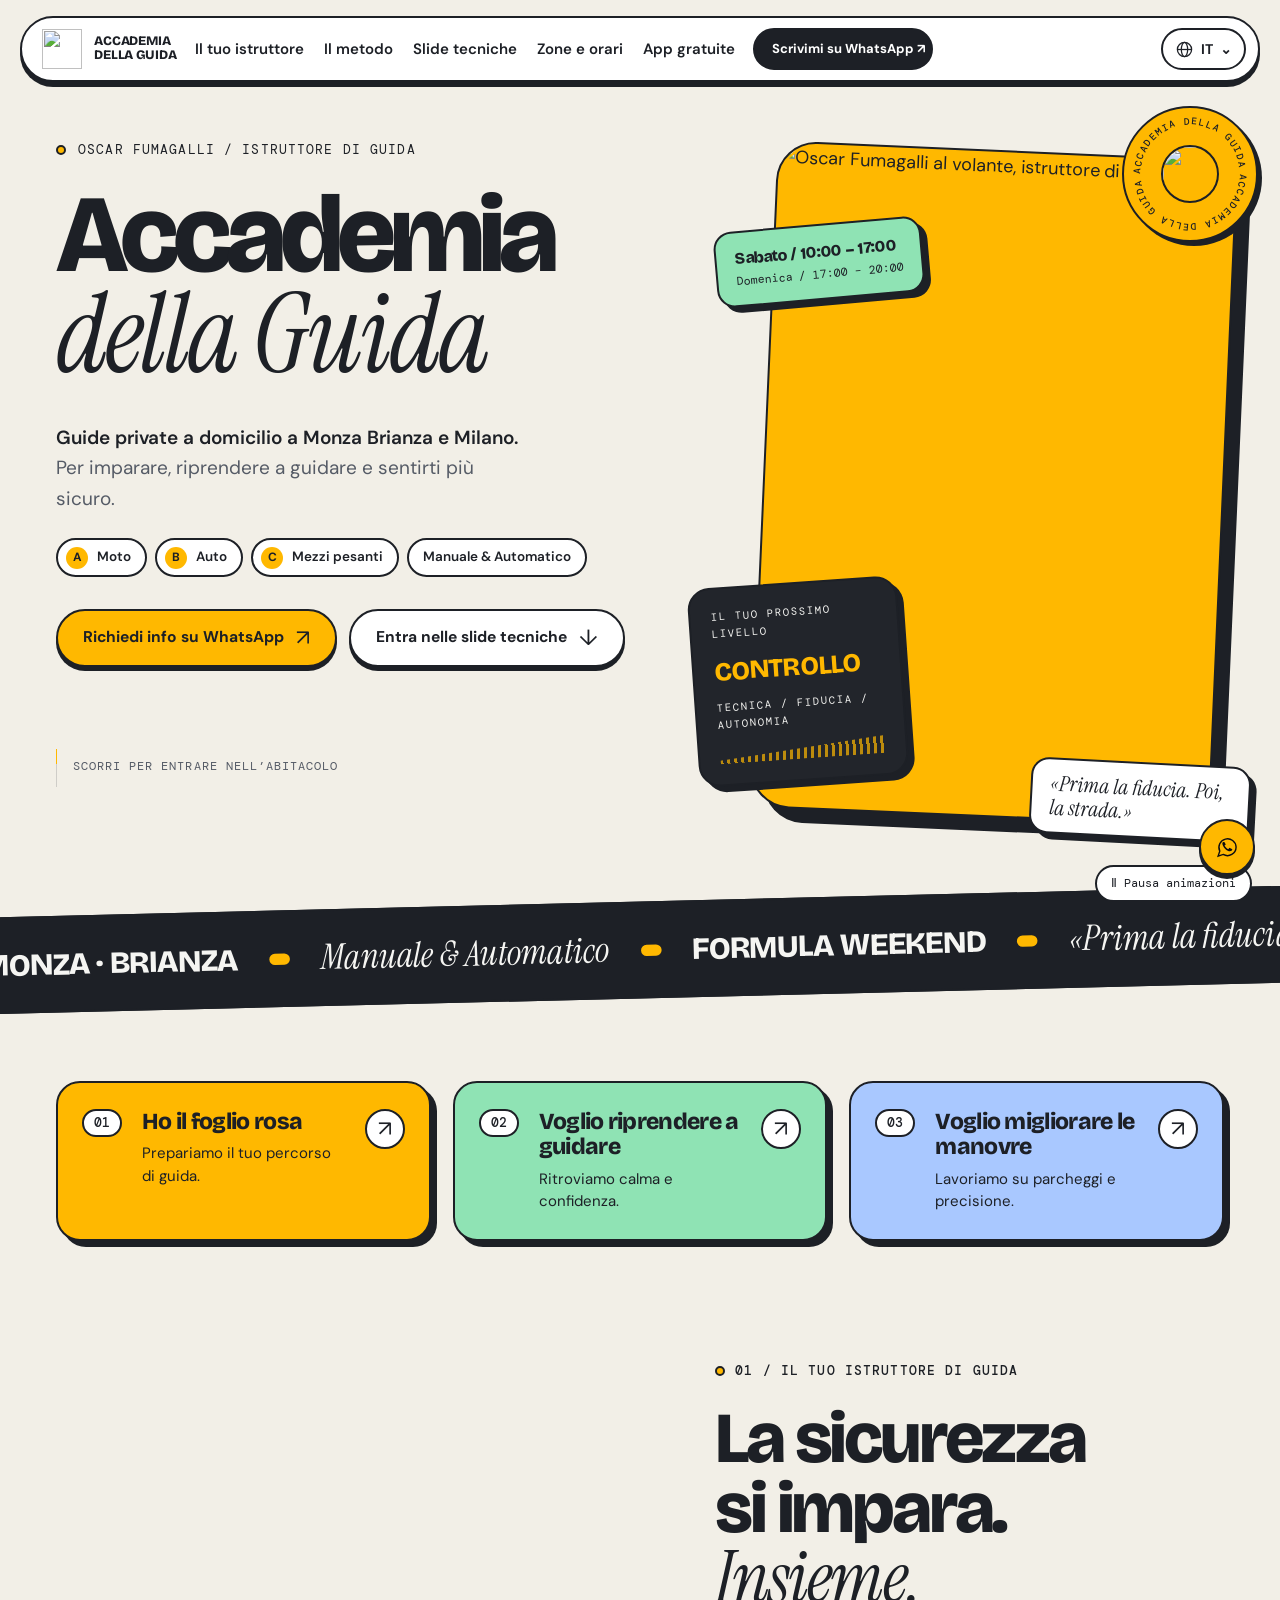
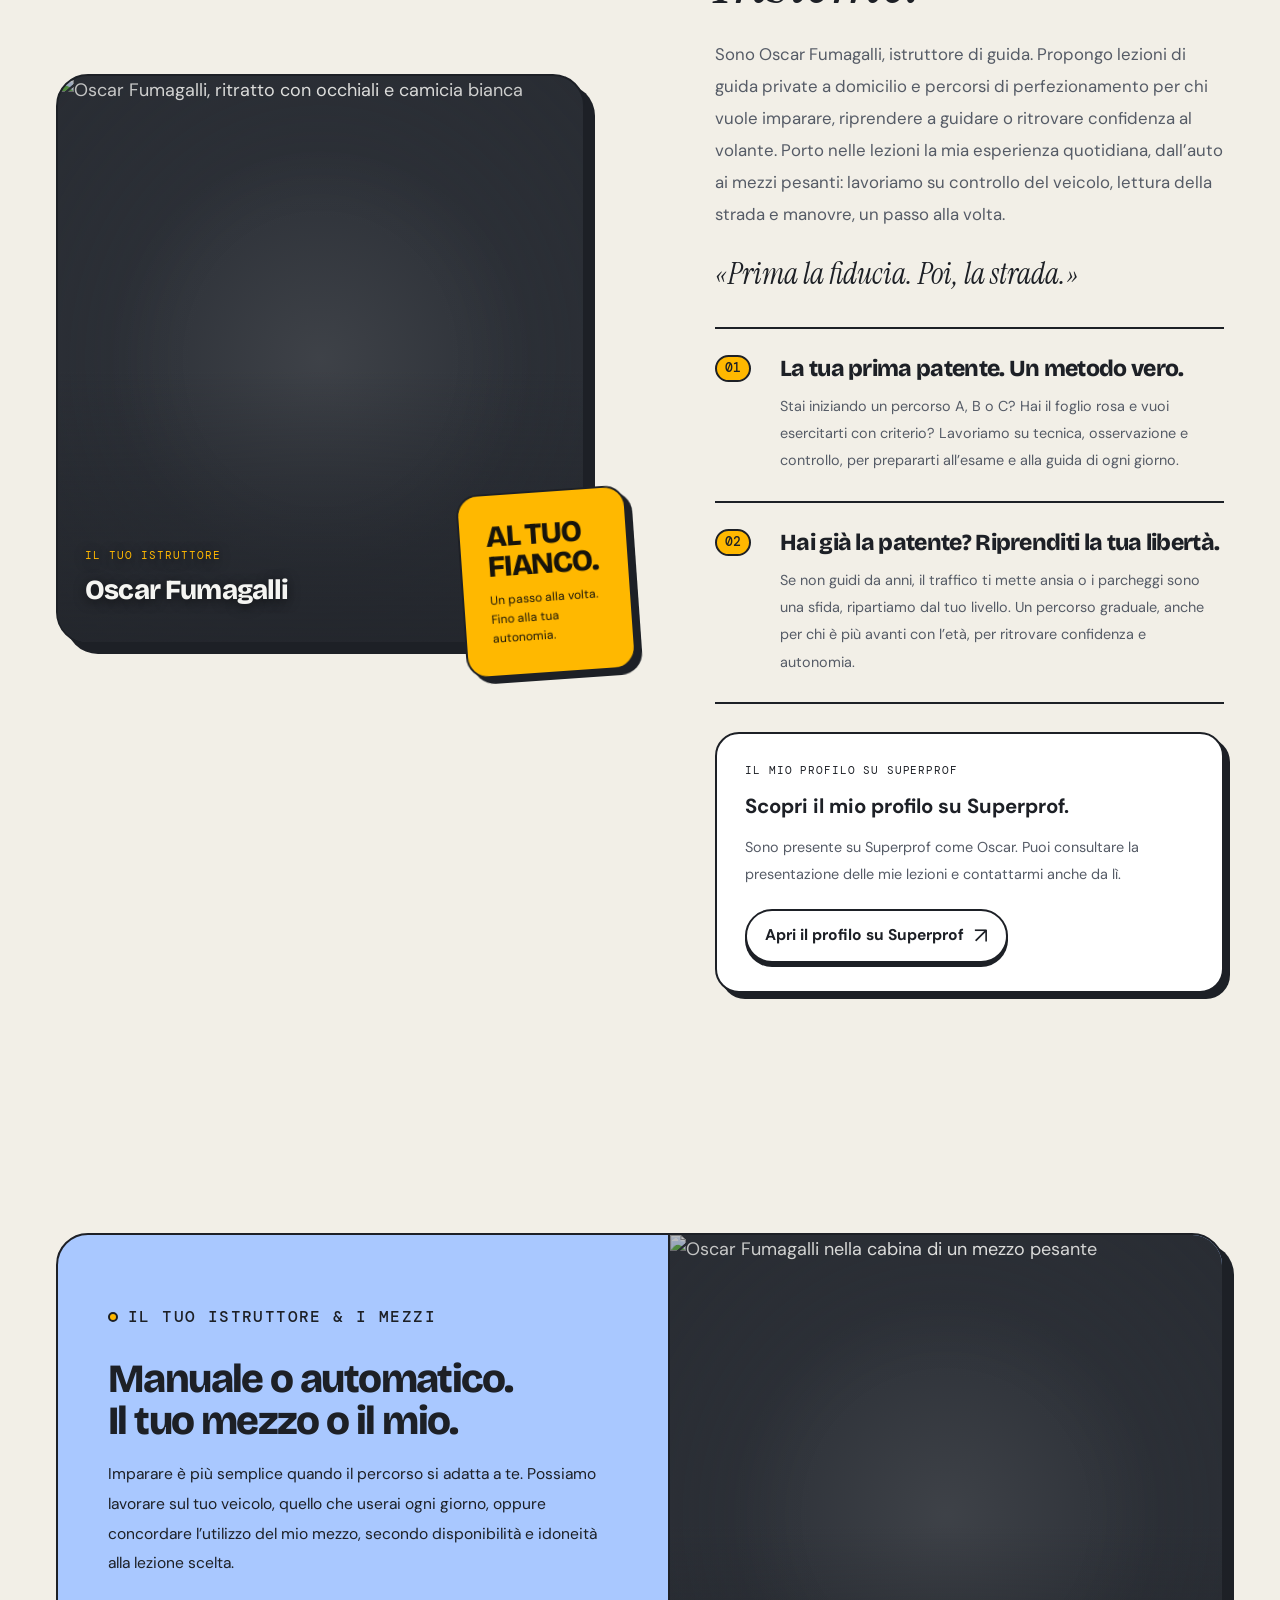
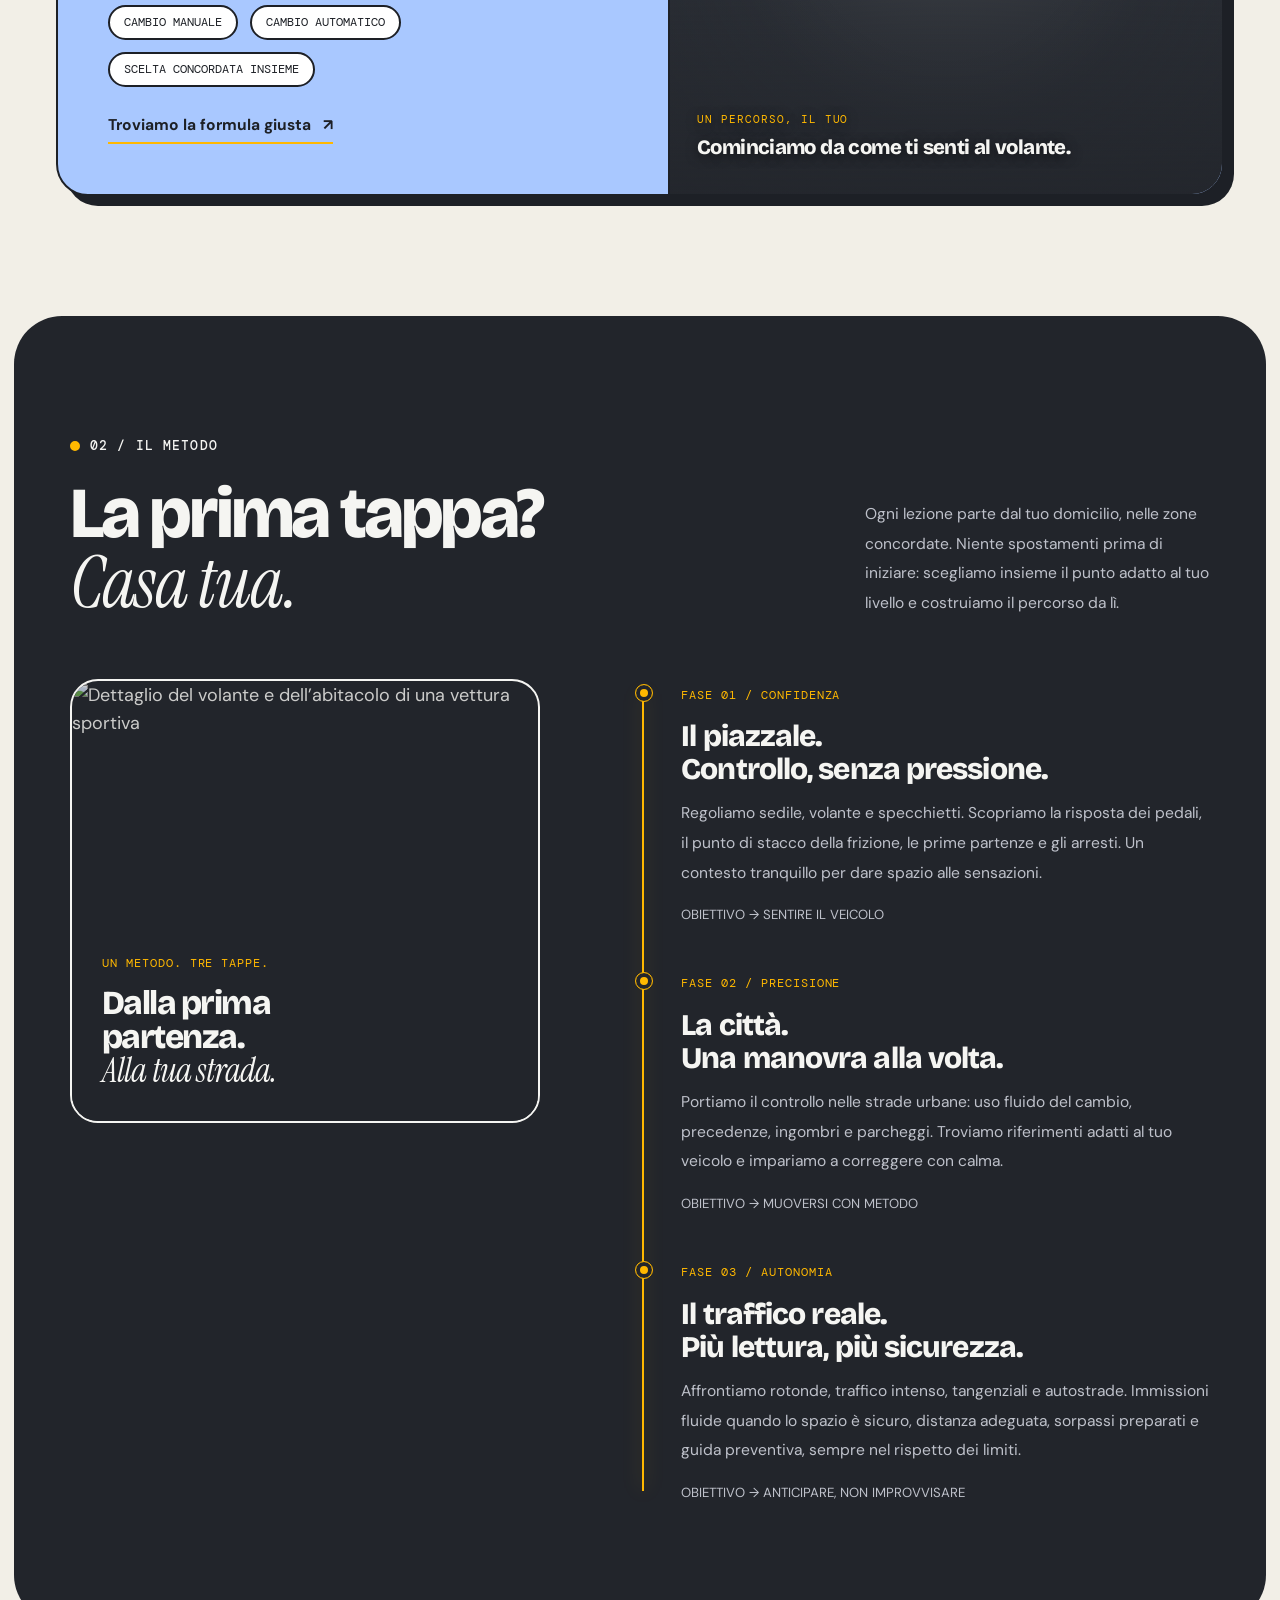
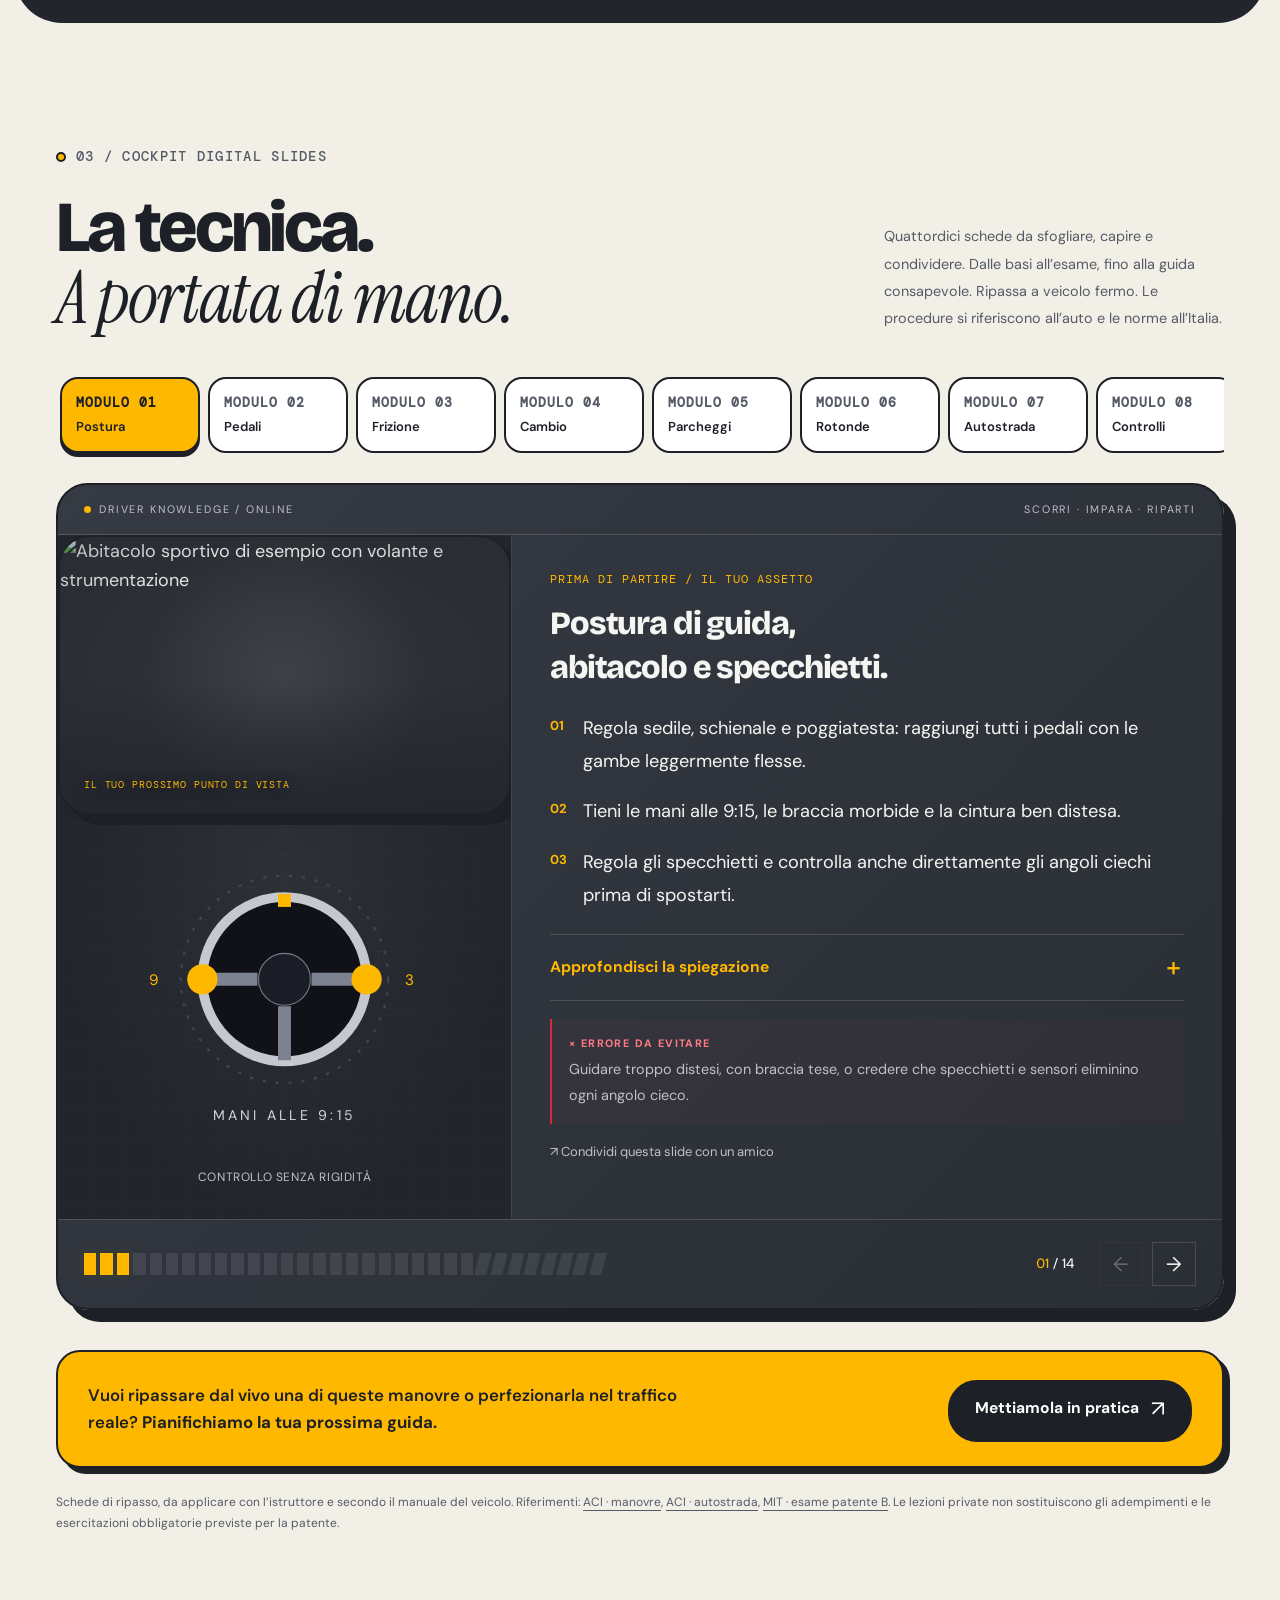
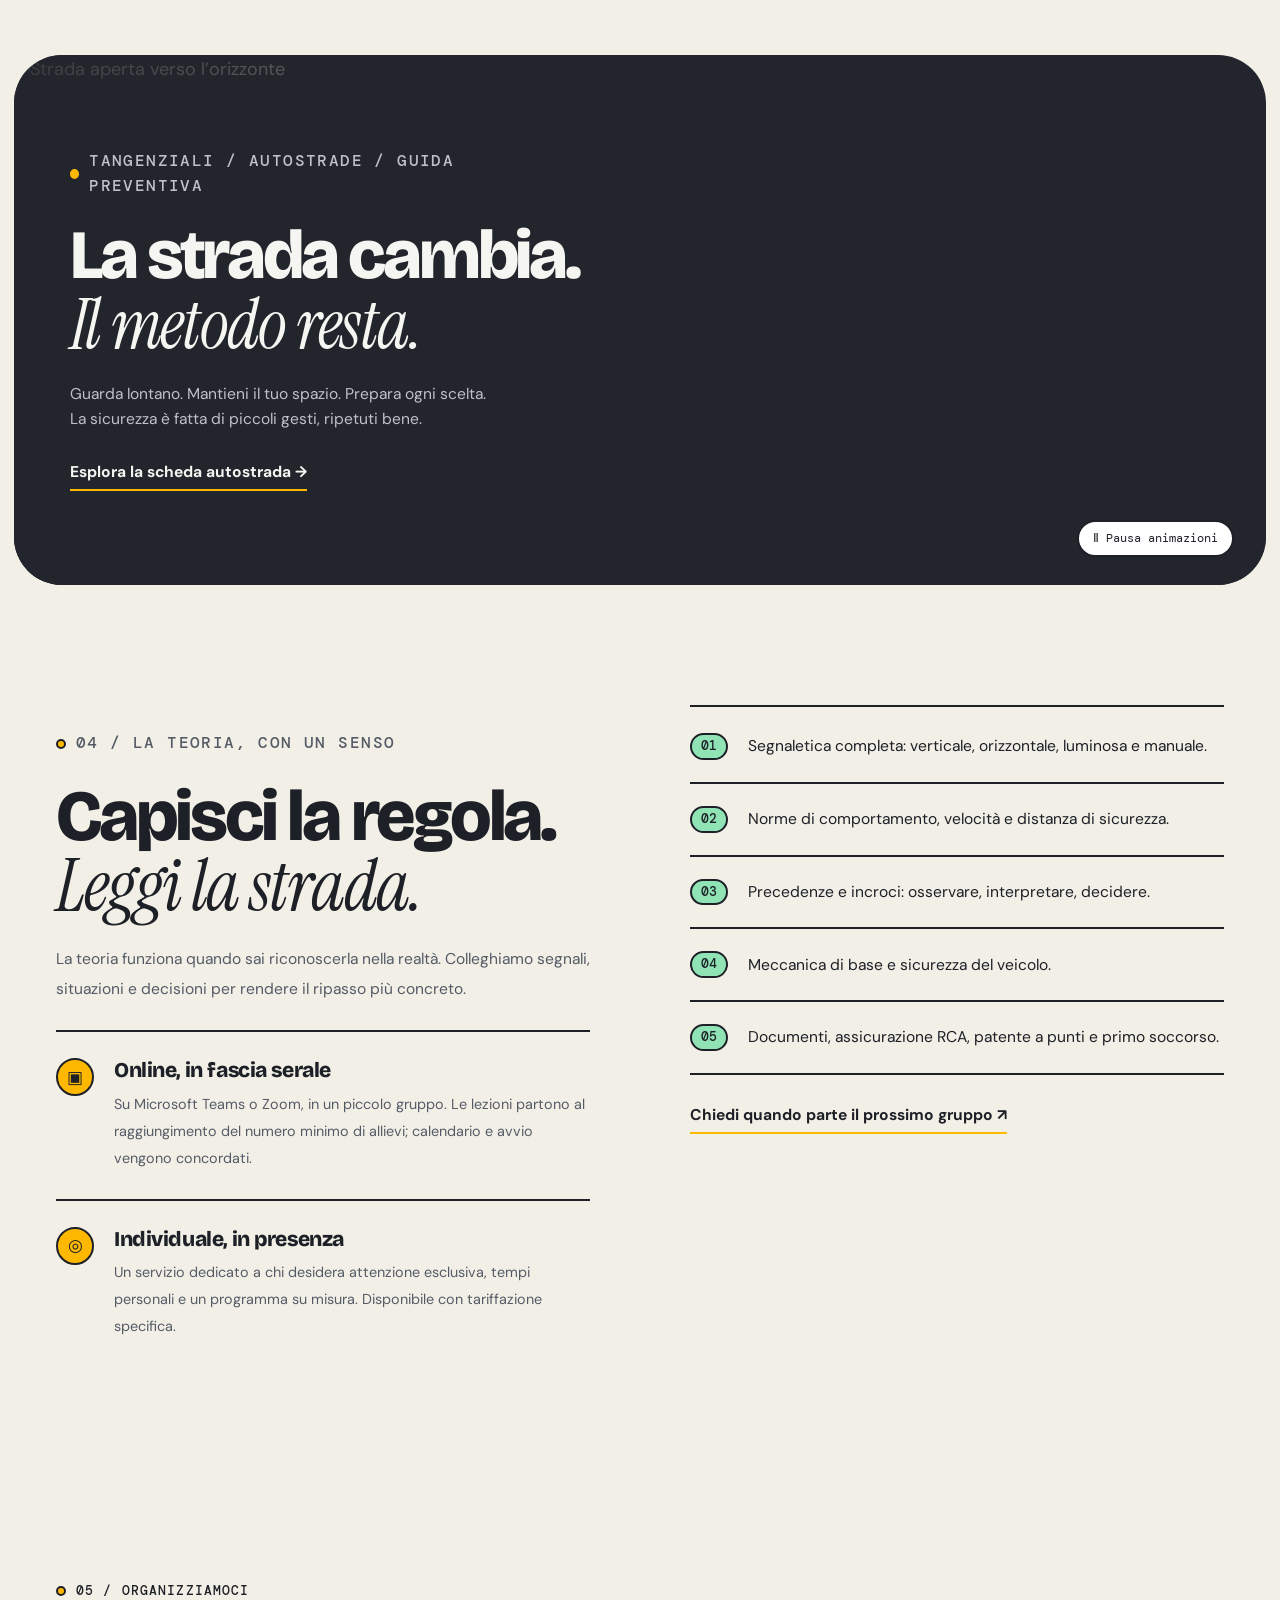
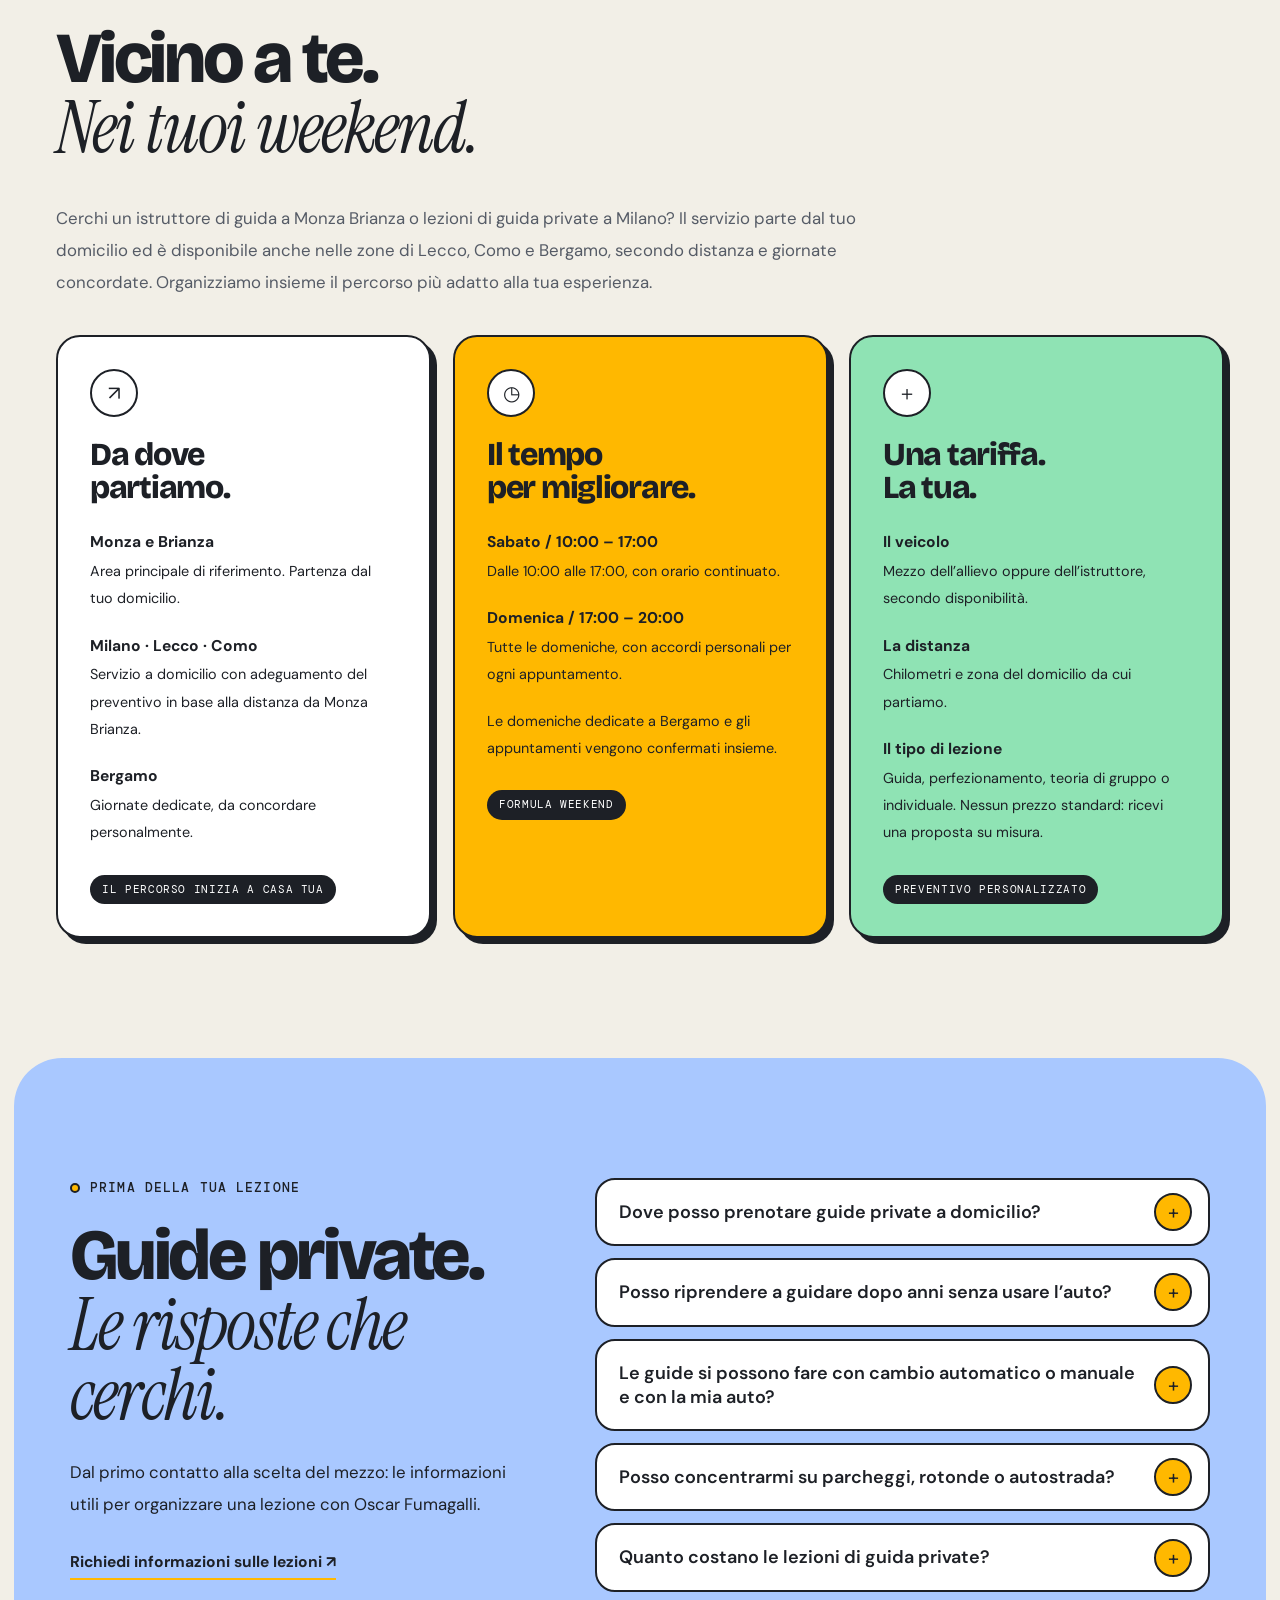
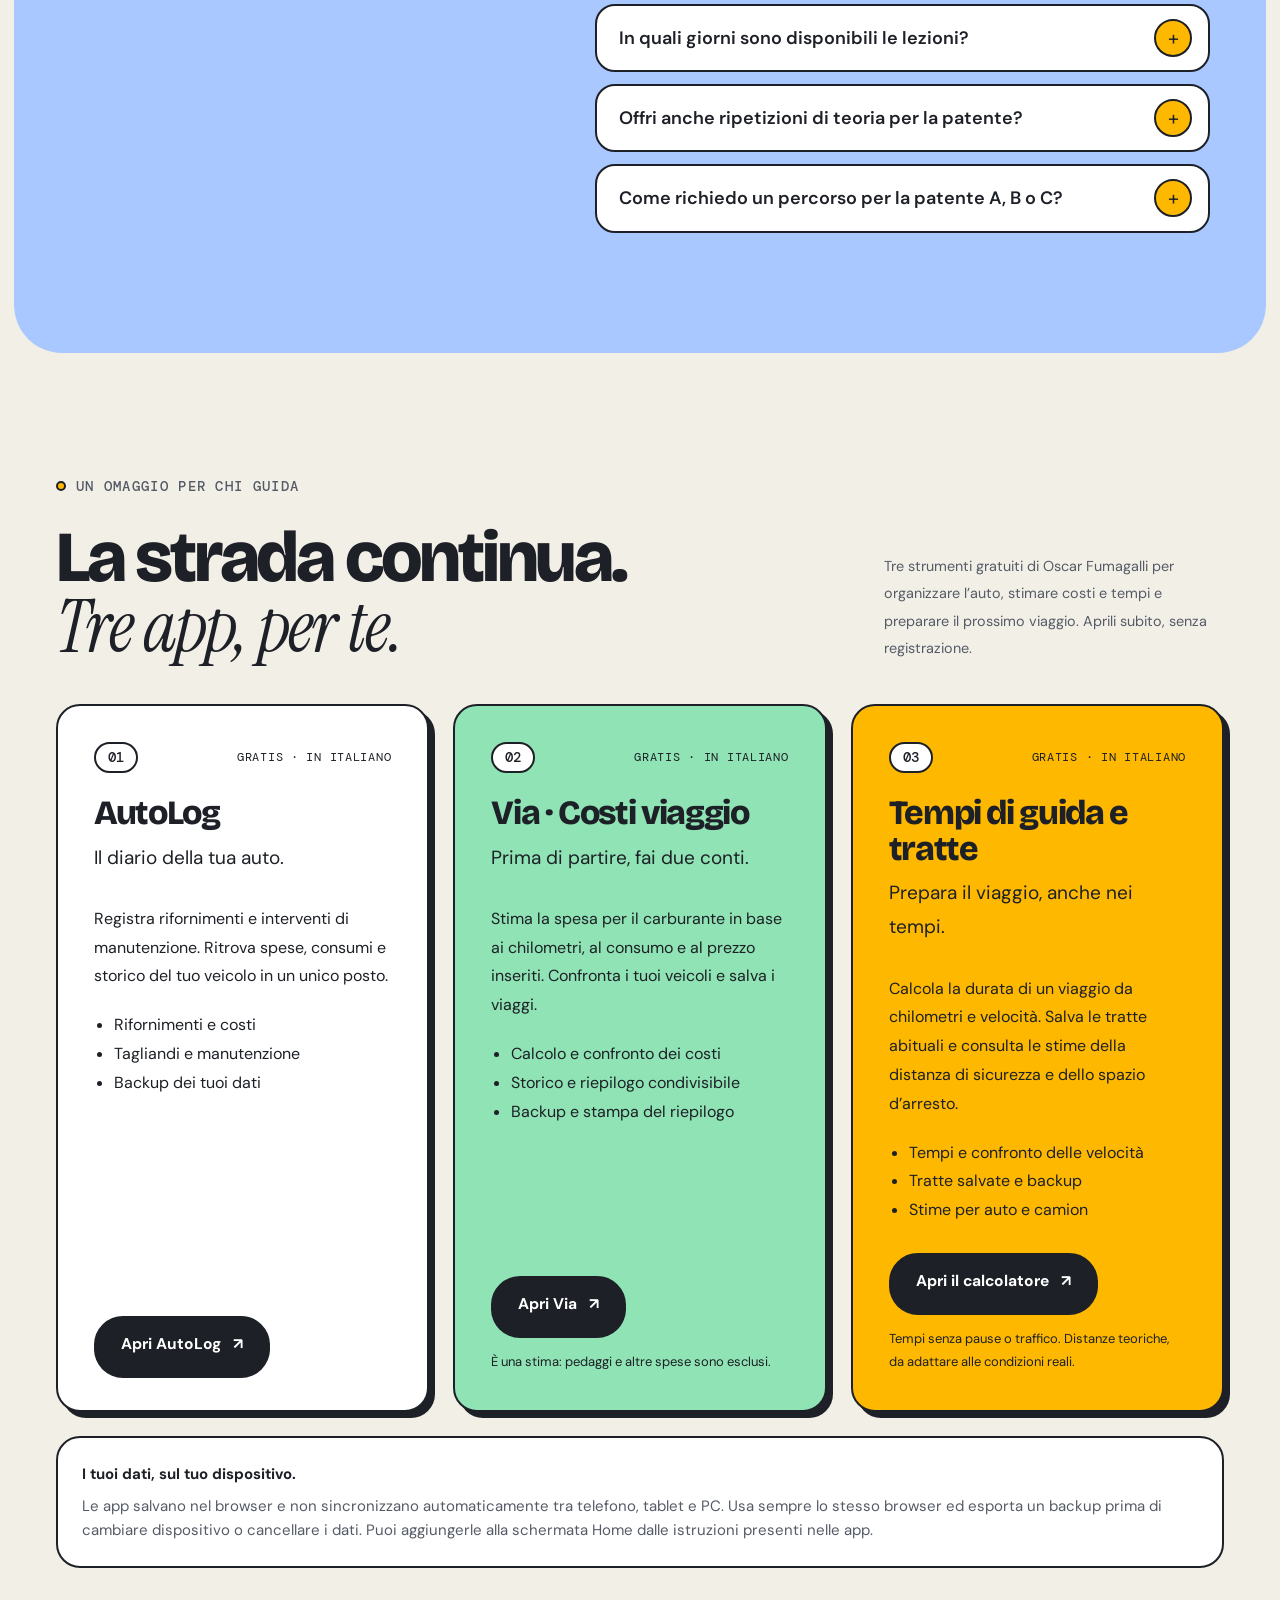
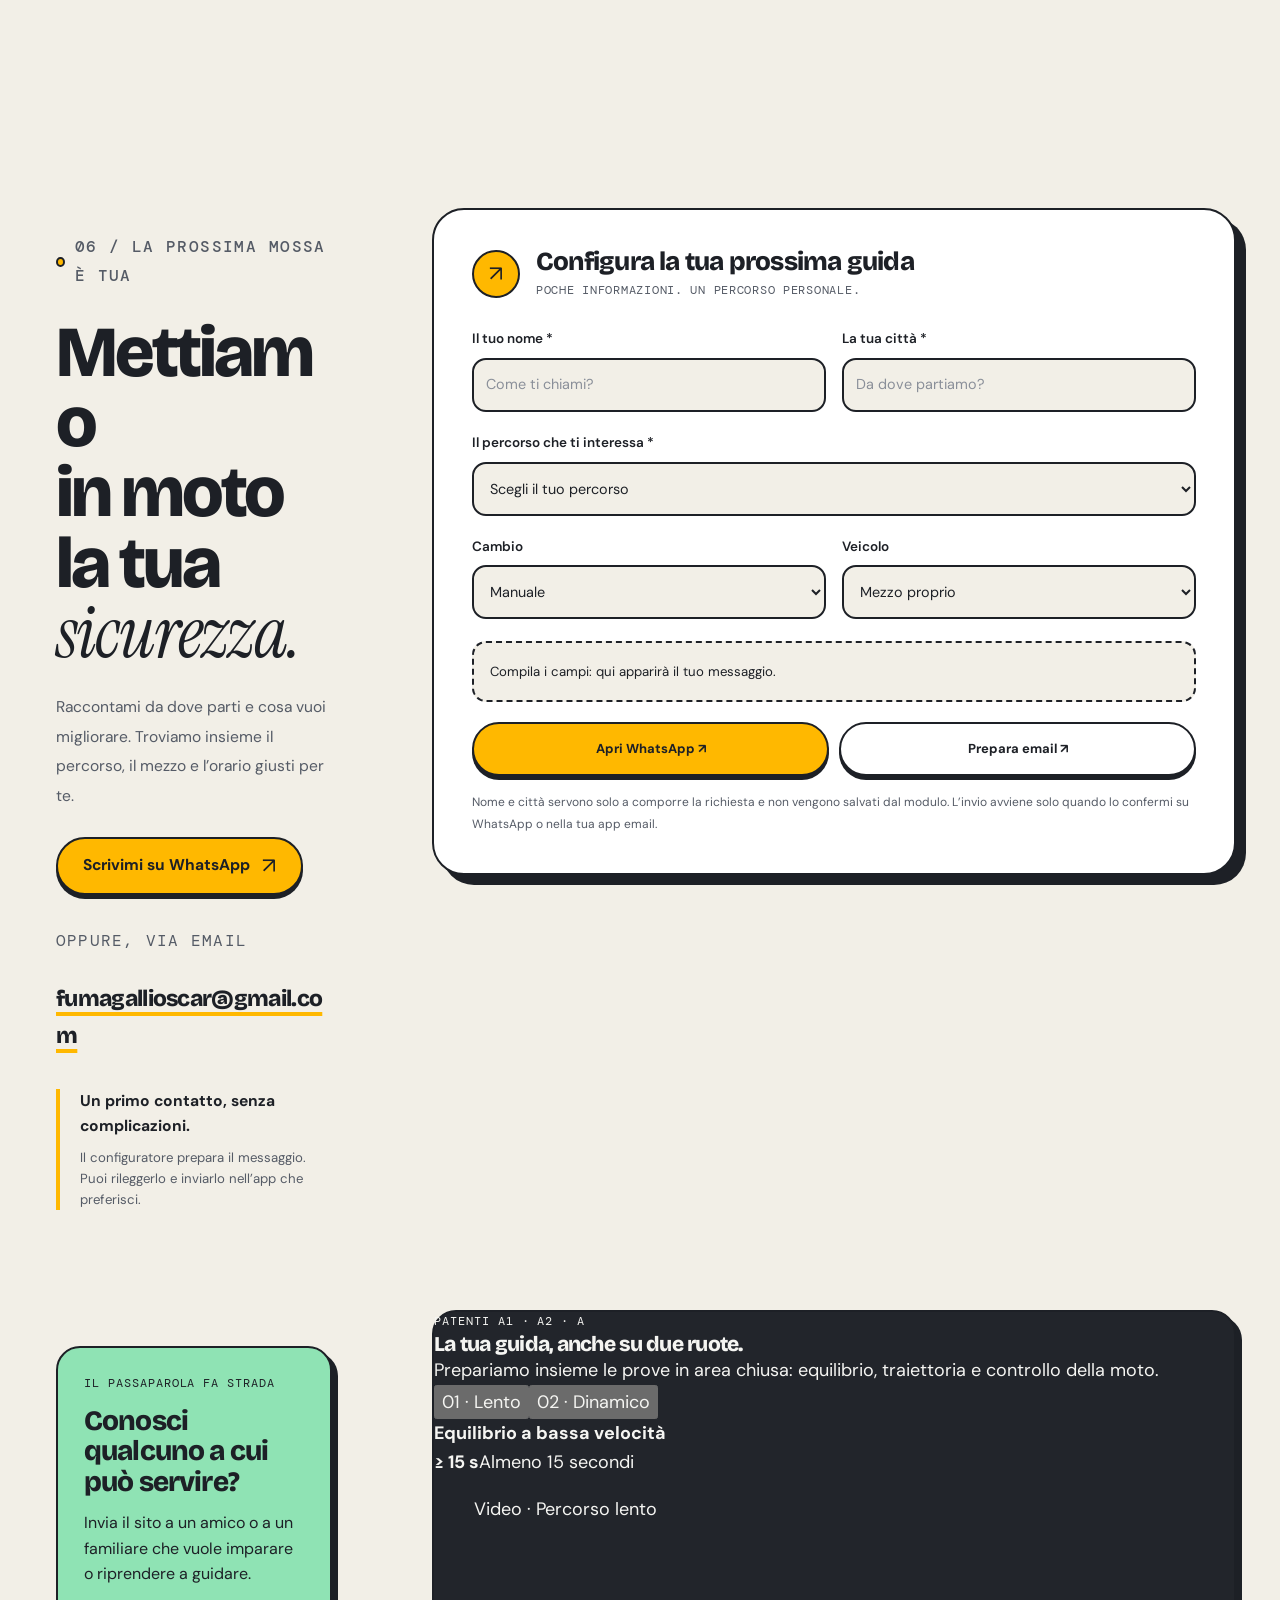
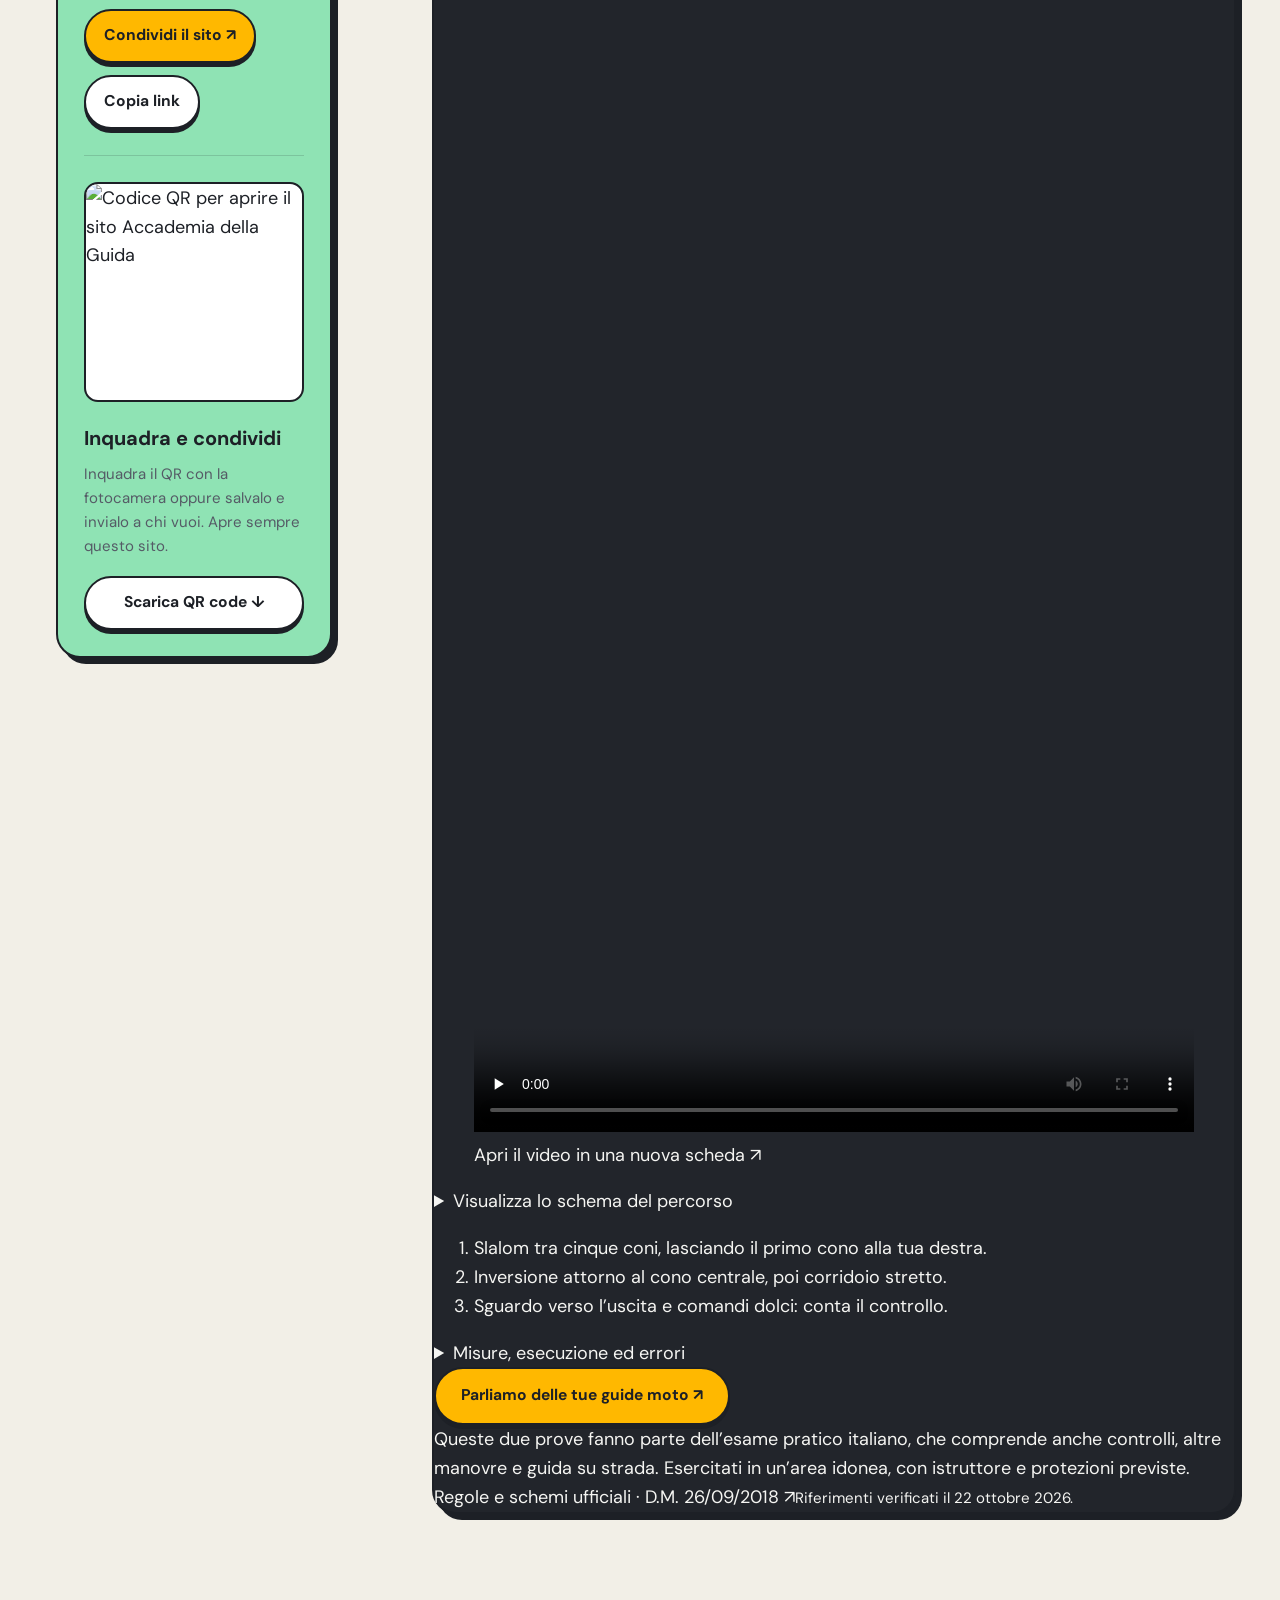
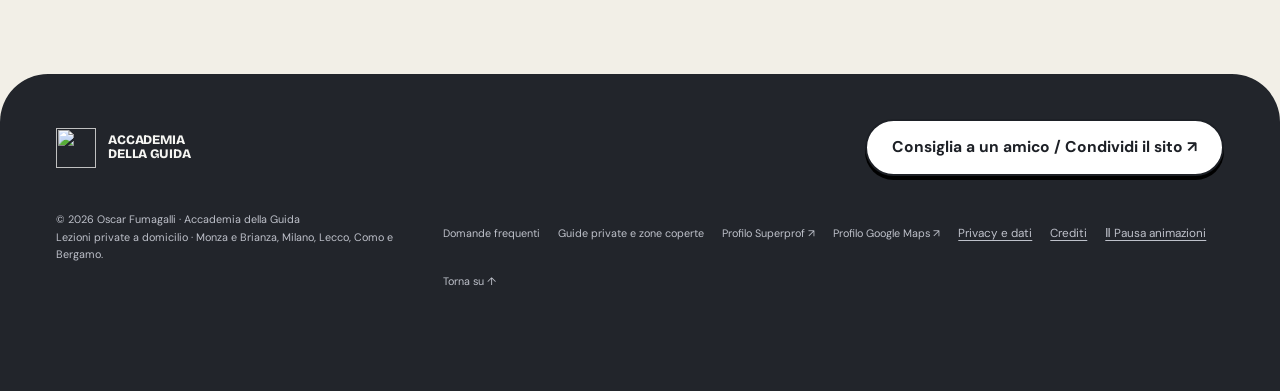
==== commit 1a6f0125: "Add moto videos and covers to the standalone site Co-Authored-By: Claude Fable 5.2 <noreply@anthropi" ====
--- a/sito-nuovo/index.html
+++ b/sito-nuovo/index.html
@@ -392,7 +392,7 @@
 .toast{border-radius:18px}
 }
 @media(prefers-reduced-motion:reduce){.marquee-track,.sticker-ring svg{animation:none!important}}
-.hero-photo{object-position:32% 22%}.portrait-main img{object-position:center 30%}.vehicle-photo img{object-position:62% 62%}.moto-video{display:none}</style>
+.hero-photo{object-position:32% 22%}.portrait-main img{object-position:center 30%}.vehicle-photo img{object-position:62% 62%}</style>
 <script defer src="/moto-guide.js?v=2"></script><link rel="alternate" hreflang="it" href="https://accademia-della-guida.vercel.app/"><link rel="alternate" hreflang="en" href="https://accademia-della-guida.vercel.app/en"><link rel="alternate" hreflang="es" href="https://accademia-della-guida.vercel.app/es"><link rel="alternate" hreflang="fr" href="https://accademia-della-guida.vercel.app/fr"><link rel="alternate" hreflang="x-default" href="https://accademia-della-guida.vercel.app/"></head>
 <body>
 <a class="skip" href="#contenuto">Vai al contenuto</a><div class="top-progress" aria-hidden="true"></div>
@@ -428,14 +428,14 @@
 <section class="section faq-section" id="domande-frequenti" aria-labelledby="faq-title"><div class="wrap faq-layout"><div><p class="eyebrow">PRIMA DELLA TUA LEZIONE</p><h2 id="faq-title" class="section-title display">Guide private.<br><span class="accent">Le risposte che cerchi.</span></h2><p class="body-copy">Dal primo contatto alla scelta del mezzo: le informazioni utili per organizzare una lezione con Oscar Fumagalli.</p><a class="text-link" href="#contatti">Richiedi informazioni sulle lezioni ↗</a></div><div class="faq-list"><details class="faq-item"><summary>Dove posso prenotare guide private a domicilio?</summary><p>L’area principale è Monza e Brianza. Le lezioni di guida a domicilio sono disponibili anche a Milano, Lecco e Como, con preventivo adeguato alla distanza. Per Bergamo sono previste giornate dedicate, da concordare personalmente. Indica la tua città nel configuratore: concordiamo insieme disponibilità, punto di partenza e orario.</p></details><details class="faq-item"><summary>Posso riprendere a guidare dopo anni senza usare l’auto?</summary><p>Sì. Il perfezionamento è rivolto anche a chi ha già la patente ma guida poco, è fermo da anni o si sente insicuro nel traffico. Si riparte dal livello attuale: prima il controllo del veicolo in un contesto tranquillo, poi manovre e situazioni reali, con progressione concordata.</p></details><details class="faq-item"><summary>Le guide si possono fare con cambio automatico o manuale e con la mia auto?</summary><p>Possiamo lavorare con cambio manuale o automatico. Il veicolo può essere quello dell’allievo oppure quello dell’istruttore, secondo disponibilità e idoneità alla lezione. Comunica cambio e mezzo al primo contatto, così prepariamo una proposta coerente con l’auto che userai.</p></details><details class="faq-item"><summary>Posso concentrarmi su parcheggi, rotonde o autostrada?</summary><p>Sì. Puoi richiedere lezioni dedicate a parcheggi e manovre, gestione delle rotonde, traffico urbano, tangenziali e autostrade. Il percorso viene scelto in base alla tua esperienza e alle condizioni della lezione. Nel sito trovi anche otto slide tecniche per ripassare da fermo, prima o dopo la guida.</p></details><details class="faq-item"><summary>Quanto costano le lezioni di guida private?</summary><p>Il preventivo è personalizzato. Dipende dal tipo di lezione, dal mezzo utilizzato e dalla distanza del domicilio. Non è previsto un prezzo unico valido per tutti: scrivimi la tua città, il percorso che ti interessa e se vuoi usare il tuo veicolo, per ricevere una proposta su misura.</p></details><details class="faq-item"><summary>In quali giorni sono disponibili le lezioni?</summary><p>Le guide sono organizzate nel weekend: il sabato dalle 10:00 alle 17:00 e tutte le domeniche dalle 17:00 alle 20:00. Consulta il calendario per le fasce libere. I dettagli degli appuntamenti e delle giornate dedicate a Bergamo si concordano personalmente con Oscar.</p></details><details class="faq-item"><summary>Offri anche ripetizioni di teoria per la patente?</summary><p>Sì. Le lezioni di teoria si svolgono prevalentemente online in fascia serale, su Microsoft Teams o Zoom, quando si forma il piccolo gruppo previsto. È disponibile anche la teoria individuale in presenza con tariffazione dedicata. Il programma comprende segnaletica, precedenze, comportamento, sicurezza del veicolo e documenti.</p></details><details class="faq-item"><summary>Come richiedo un percorso per la patente A, B o C?</summary><p>Nel configuratore scegli la categoria e indica la tua città. Nel messaggio puoi aggiungere se hai già la patente o il foglio rosa, quale veicolo vuoi utilizzare e che cosa desideri esercitare. Prima di fissare l’appuntamento concordiamo il percorso e il mezzo adatti alla tua situazione.</p></details></div></div></section>
 <section class="section tools-section" id="strumenti" aria-labelledby="tools-title"><div class="wrap"><div class="section-topline"><div><p class="eyebrow">UN OMAGGIO PER CHI GUIDA</p><h2 class="section-title display" id="tools-title">La strada continua.<br><span class="accent">Tre app, per te.</span></h2></div><p>Tre strumenti gratuiti di Oscar Fumagalli per organizzare l’auto, stimare costi e tempi e preparare il prossimo viaggio. Aprili subito, senza registrazione.</p></div><div class="tools-grid"><article class="tool-card"><div class="tool-top"><span class="tool-number" aria-hidden="true">01</span><span class="tool-tag">GRATIS · IN ITALIANO</span></div><h3>AutoLog</h3><p class="tool-subtitle">Il diario della tua auto.</p><p>Registra rifornimenti e interventi di manutenzione. Ritrova spese, consumi e storico del tuo veicolo in un unico posto.</p><ul><li>Rifornimenti e costi</li><li>Tagliandi e manutenzione</li><li>Backup dei tuoi dati</li></ul><a class="btn btn-primary" href="https://autolog-cell.oscar1975.chatgpt.site/" target="_blank" rel="noopener noreferrer">Apri AutoLog <span aria-hidden="true">↗</span><span class="sr-only"> (si apre in una nuova scheda)</span></a></article><article class="tool-card"><div class="tool-top"><span class="tool-number" aria-hidden="true">02</span><span class="tool-tag">GRATIS · IN ITALIANO</span></div><h3>Via · Costi viaggio</h3><p class="tool-subtitle">Prima di partire, fai due conti.</p><p>Stima la spesa per il carburante in base ai chilometri, al consumo e al prezzo inseriti. Confronta i tuoi veicoli e salva i viaggi.</p><ul><li>Calcolo e confronto dei costi</li><li>Storico e riepilogo condivisibile</li><li>Backup e stampa del riepilogo</li></ul><a class="btn btn-primary" href="https://costi-viaggio-oscar.oscar1975.chatgpt.site/" target="_blank" rel="noopener noreferrer">Apri Via <span aria-hidden="true">↗</span><span class="sr-only"> (si apre in una nuova scheda)</span></a><p class="tool-fineprint">È una stima: pedaggi e altre spese sono esclusi.</p></article><article class="tool-card"><div class="tool-top"><span class="tool-number" aria-hidden="true">03</span><span class="tool-tag">GRATIS · IN ITALIANO</span></div><h3>Tempi di guida e tratte</h3><p class="tool-subtitle">Prepara il viaggio, anche nei tempi.</p><p>Calcola la durata di un viaggio da chilometri e velocità. Salva le tratte abituali e consulta le stime della distanza di sicurezza e dello spazio d’arresto.</p><ul><li>Tempi e confronto delle velocità</li><li>Tratte salvate e backup</li><li>Stime per auto e camion</li></ul><a class="btn btn-primary" href="https://tempi-guida-tratte.oscar1975.chatgpt.site/" target="_blank" rel="noopener noreferrer">Apri il calcolatore <span aria-hidden="true">↗</span><span class="sr-only"> (si apre in una nuova scheda)</span></a><p class="tool-fineprint">Tempi senza pause o traffico. Distanze teoriche, da adattare alle condizioni reali.</p></article></div><div class="tools-note"><strong>I tuoi dati, sul tuo dispositivo.</strong><p>Le app salvano nel browser e non sincronizzano automaticamente tra telefono, tablet e PC. Usa sempre lo stesso browser ed esporta un backup prima di cambiare dispositivo o cancellare i dati. Puoi aggiungerle alla schermata Home dalle istruzioni presenti nelle app.</p></div></div></section><section class="section" id="contatti"><div class="wrap contact-grid"><div class="contact-copy"><p class="eyebrow">06 / LA PROSSIMA MOSSA È TUA</p><h2 class="section-title display">Mettiamo<br>in moto la tua<br><span class="accent">sicurezza.</span></h2><p>Raccontami da dove parti e cosa vuoi migliorare. Troviamo insieme il percorso, il mezzo e l’orario giusti per te.</p><a class="btn btn-primary wa-link" href="https://wa.me/393423165192?text=Ciao!%20Ho%20visitato%20il%20sito%20Accademia%20della%20Guida%20e%20vorrei%20informazioni%20per%20le%20lezioni." target="_blank" rel="noopener">Scrivimi su WhatsApp <span class="btn-arrow">↗</span></a><p class="label" style="margin-top:32px">OPPURE, VIA EMAIL</p><a class="contact-email" href="mailto:fumagallioscar@gmail.com">fumagallioscar@gmail.com</a><div class="contact-note"><strong>Un primo contatto, senza complicazioni.</strong><span>Il configuratore prepara il messaggio. Puoi rileggerlo e inviarlo nell’app che preferisci.</span></div></div><form class="contact-form" id="contact-form"><div class="form-heading"><span>↗</span><div><h3>Configura la tua prossima guida</h3><p>POCHE INFORMAZIONI. UN PERCORSO PERSONALE.</p></div></div><p id="path-selected" class="path-selected" role="status" hidden></p><div class="form-row"><label class="field"><span>Il tuo nome *</span><input id="contact-name" name="nome" placeholder="Come ti chiami?" autocomplete="given-name" required maxlength="70"></label><label class="field"><span>La tua città *</span><input id="contact-city" name="citta" placeholder="Da dove partiamo?" autocomplete="address-level2" required maxlength="100"></label></div><label class="field"><span>Il percorso che ti interessa *</span><select id="contact-path" name="percorso" required><option value="">Scegli il tuo percorso</option><option value="Guida con foglio rosa · categoria da concordare">Guida con foglio rosa · categoria da concordare</option><option value="Patente A · Moto">Patente A · Moto</option><option value="Patente B · Auto">Patente B · Auto</option><option value="Patente C · Mezzi pesanti">Patente C · Mezzi pesanti</option><option value="Perfezionamento e recupero confidenza">Perfezionamento e recupero confidenza</option><option value="Parcheggi e manovre">Parcheggi e manovre</option><option value="Tangenziali e autostrade">Tangenziali e autostrade</option><option value="Teoria online in gruppo">Teoria online in gruppo</option><option value="Teoria individuale in presenza">Teoria individuale in presenza</option></select></label><div class="form-row"><label class="field"><span>Cambio</span><select id="contact-gear" name="cambio"><option value="Manuale">Manuale</option><option value="Automatico">Automatico</option><option value="Da valutare insieme">Da valutare insieme</option><option value="Non applicabile · Teoria">Non applicabile · Teoria</option></select></label><label class="field"><span>Veicolo</span><select id="contact-vehicle" name="mezzo"><option value="Mezzo proprio">Mezzo proprio</option><option value="Mezzo dell’istruttore">Mezzo dell’istruttore</option><option value="Da valutare insieme">Da valutare insieme</option><option value="Non applicabile · Teoria">Non applicabile · Teoria</option></select></label></div><div class="form-preview" id="message-preview" aria-label="Anteprima del messaggio">Compila i campi: qui apparirà il tuo messaggio.</div><div class="form-actions"><button type="submit" name="canale" value="whatsapp" class="btn btn-primary">Apri WhatsApp ↗</button><button type="submit" name="canale" value="email" class="btn">Prepara email ↗</button></div><p class="form-note">Nome e città servono solo a comporre la richiesta e non vengono salvati dal modulo. L’invio avviene solo quando lo confermi su WhatsApp o nella tua app email.</p></form><aside class="share-card" aria-labelledby="share-title"><p class="label">IL PASSAPAROLA FA STRADA</p><h3 id="share-title">Conosci qualcuno a cui può servire?</h3><p>Invia il sito a un amico o a un familiare che vuole imparare o riprendere a guidare.</p><div class="actions"><button type="button" class="btn btn-primary" data-share-site>Condividi il sito ↗</button><button type="button" class="btn" data-copy-site>Copia link</button></div><div class="share-qr"><img src="/images/qr-accademia-della-guida.png" width="220" height="220" loading="lazy" alt="Codice QR per aprire il sito Accademia della Guida"><div><h4>Inquadra e condividi</h4><p>Inquadra il QR con la fotocamera oppure salvalo e invialo a chi vuoi. Apre sempre questo sito.</p><a class="btn" href="/images/qr-accademia-della-guida.png" download="QR-Accademia-della-Guida.png">Scarica QR code ↓</a></div></div><div class="copy-fallback" hidden><label for="share-url">Link da copiare</label><input id="share-url" type="url" readonly value="https://accademia-della-guida.vercel.app/" aria-describedby="copy-help"><p id="copy-help">Tieni premuto sul link, selezionalo e scegli Copia.</p></div></aside><!-- moto-guide:start --><aside class="moto-card" id="guide-moto" aria-labelledby="moto-title"><p class="label">PATENTI A1 · A2 · A</p><h3 id="moto-title">La tua guida, anche su due ruote.</h3><p class="moto-intro">Prepariamo insieme le prove in area chiusa: equilibrio, traiettoria e controllo della moto.</p><div class="moto-tabs" role="tablist" aria-label="I due percorsi dell’esame moto"><button type="button" role="tab" id="moto-tab-1" aria-controls="moto-panel-1" aria-selected="true" tabindex="0">01 · Lento</button><button type="button" role="tab" id="moto-tab-2" aria-controls="moto-panel-2" aria-selected="false" tabindex="-1">02 · Dinamico</button></div><section id="moto-panel-1" class="moto-panel" role="tabpanel" aria-labelledby="moto-tab-1" tabindex="0">
 <div class="moto-course-heading"><h4>Equilibrio a bassa velocità</h4><div class="moto-timing"><strong>≥ 15 s</strong><span>Almeno 15 secondi</span></div></div>
-<figure class="moto-video"><figcaption id="moto-video-title-1">Video · Percorso lento</figcaption><video controls playsinline preload="none" width="720" height="1208" aria-labelledby="moto-video-title-1"><source src="/videos/moto-percorso-lento.mp4" type="video/mp4"></video><p class="moto-video-error" data-video-error role="status" hidden>Il video non si carica. Riprova oppure aprilo in una nuova scheda.</p><a class="moto-video-link" href="/videos/moto-percorso-lento.mp4" target="_blank" rel="noopener noreferrer">Apri il video in una nuova scheda ↗</a></figure>
+<figure class="moto-video"><figcaption id="moto-video-title-1">Video · Percorso lento</figcaption><video controls playsinline preload="none" poster="/images/moto/percorso-lento.webp" width="720" height="1208" aria-labelledby="moto-video-title-1"><source src="/videos/moto-percorso-lento.mp4" type="video/mp4"></video><p class="moto-video-error" data-video-error role="status" hidden>Il video non si carica. Riprova oppure aprilo in una nuova scheda.</p><a class="moto-video-link" href="/videos/moto-percorso-lento.mp4" target="_blank" rel="noopener noreferrer">Apri il video in una nuova scheda ↗</a></figure>
 <details class="moto-diagram-details"><summary>Visualizza lo schema del percorso</summary><figure class="moto-figure"><svg viewBox="0 0 350 225" role="img" aria-label="Percorso lento: cinque coni, inversione e corridoio di ritorno" xmlns="http://www.w3.org/2000/svg"><path class="moto-track" d="M20 65H265a50 50 0 0 1 0 100H25"/><path class="moto-route" d="M22 65C38 65 35 50 50 50S62 80 82 80 94 50 114 50 126 80 146 80 158 50 178 50 200 65 217 65H265a50 50 0 0 1 0 100H26"/>
   <circle cx="50" cy="65" r="4" class="moto-cone"/><circle cx="82" cy="65" r="4" class="moto-cone"/><circle cx="114" cy="65" r="4" class="moto-cone"/><circle cx="146" cy="65" r="4" class="moto-cone"/><circle cx="178" cy="65" r="4" class="moto-cone"/><circle cx="265" cy="115" r="4" class="moto-cone"/><circle cx="30" cy="151" r="4" class="moto-cone"/><circle cx="49" cy="151" r="4" class="moto-cone"/><circle cx="68" cy="151" r="4" class="moto-cone"/><circle cx="87" cy="151" r="4" class="moto-cone"/><circle cx="106" cy="151" r="4" class="moto-cone"/><circle cx="125" cy="151" r="4" class="moto-cone"/><circle cx="144" cy="151" r="4" class="moto-cone"/><circle cx="163" cy="151" r="4" class="moto-cone"/><circle cx="182" cy="151" r="4" class="moto-cone"/><circle cx="201" cy="151" r="4" class="moto-cone"/><circle cx="220" cy="151" r="4" class="moto-cone"/><circle cx="239" cy="151" r="4" class="moto-cone"/><circle cx="258" cy="151" r="4" class="moto-cone"/><circle cx="30" cy="179" r="4" class="moto-cone"/><circle cx="49" cy="179" r="4" class="moto-cone"/><circle cx="68" cy="179" r="4" class="moto-cone"/><circle cx="87" cy="179" r="4" class="moto-cone"/><circle cx="106" cy="179" r="4" class="moto-cone"/><circle cx="125" cy="179" r="4" class="moto-cone"/><circle cx="144" cy="179" r="4" class="moto-cone"/><circle cx="163" cy="179" r="4" class="moto-cone"/><circle cx="182" cy="179" r="4" class="moto-cone"/><circle cx="201" cy="179" r="4" class="moto-cone"/><circle cx="220" cy="179" r="4" class="moto-cone"/><circle cx="239" cy="179" r="4" class="moto-cone"/><circle cx="258" cy="179" r="4" class="moto-cone"/>
   <path d="M216 61l5 4 -5 4" class="moto-arrow"/><path d="M145 161l-5 4 5 4" class="moto-arrow"/>
   <text x="20" y="25">Partenza</text><text x="22" y="209">Uscita</text><text x="165" y="130" text-anchor="middle">Corridoio</text><text x="165" y="145" text-anchor="middle">25 m</text></svg><figcaption>Schema orientativo, non in scala.</figcaption></figure></details><ol class="moto-steps"><li>Slalom tra cinque coni, lasciando il primo cono alla tua destra.</li><li>Inversione attorno al cono centrale, poi corridoio stretto.</li><li>Sguardo verso l’uscita e comandi dolci: conta il controllo.</li></ol>
 <details class="moto-details"><summary>Misure, esecuzione ed errori</summary><div class="moto-detail-content"><table><caption>Misure da conoscere</caption><tbody><tr><th scope="row">Distanza tra i 5 coni</th><td>4 m</td></tr><tr><th scope="row">Partenza → primo cono</th><td>2,2 m</td></tr><tr><th scope="row">Raggio dell’inversione</th><td>4 m</td></tr><tr><th scope="row">Lunghezza del corridoio</th><td>25 m</td></tr><tr><th scope="row">Larghezza del corridoio</th><td>1,30 m</td></tr></tbody></table><h5>Errori da evitare</h5><p>Non appoggiare i piedi, non toccare o saltare i coni e non uscire dal percorso. Una guida irregolare o un tempo inferiore a 15 secondi comportano l’esito negativo della prova.</p></div></details></section><section id="moto-panel-2" class="moto-panel" role="tabpanel" aria-labelledby="moto-tab-2" tabindex="0" hidden>
 <div class="moto-course-heading"><h4>Traiettoria, ostacolo e frenata</h4><div class="moto-timing"><strong>≤ 25 s</strong><span>Entro 25 secondi</span></div></div>
-<figure class="moto-video"><figcaption id="moto-video-title-2">Video · Percorso veloce</figcaption><video controls playsinline preload="none" width="720" height="1186" aria-labelledby="moto-video-title-2"><source src="/videos/moto-percorso-veloce.mp4" type="video/mp4"></video><p class="moto-video-error" data-video-error role="status" hidden>Il video non si carica. Riprova oppure aprilo in una nuova scheda.</p><a class="moto-video-link" href="/videos/moto-percorso-veloce.mp4" target="_blank" rel="noopener noreferrer">Apri il video in una nuova scheda ↗</a></figure>
+<figure class="moto-video"><figcaption id="moto-video-title-2">Video · Percorso veloce</figcaption><video controls playsinline preload="none" poster="/images/moto/percorso-veloce.webp" width="720" height="1186" aria-labelledby="moto-video-title-2"><source src="/videos/moto-percorso-veloce.mp4" type="video/mp4"></video><p class="moto-video-error" data-video-error role="status" hidden>Il video non si carica. Riprova oppure aprilo in una nuova scheda.</p><a class="moto-video-link" href="/videos/moto-percorso-veloce.mp4" target="_blank" rel="noopener noreferrer">Apri il video in una nuova scheda ↗</a></figure>
 <details class="moto-diagram-details"><summary>Visualizza lo schema del percorso</summary><figure class="moto-figure"><svg viewBox="0 0 350 225" role="img" aria-label="Percorso dinamico: slalom, inversione, ostacolo e arresto nel riquadro" xmlns="http://www.w3.org/2000/svg"><path class="moto-track" d="M321 64H74a50 50 0 0 0 0 100H320"/><path class="moto-route" d="M322 64H255C239 64 242 80 227 80S215 48 195 48 183 80 163 80 151 48 131 48 119 80 99 80 82 64 74 64a50 50 0 0 0 0 100H184C199 164 201 139 215 139S233 164 250 164H316"/>
   <circle cx="227" cy="64" r="4" class="moto-cone"/><circle cx="195" cy="64" r="4" class="moto-cone"/><circle cx="163" cy="64" r="4" class="moto-cone"/><circle cx="131" cy="64" r="4" class="moto-cone"/><circle cx="99" cy="64" r="4" class="moto-cone"/><circle cx="184" cy="152" r="4" class="moto-cone"/><circle cx="184" cy="176" r="4" class="moto-cone"/><circle cx="215" cy="158" r="4" class="moto-cone"/><circle cx="215" cy="170" r="4" class="moto-cone"/><circle cx="250" cy="152" r="4" class="moto-cone"/><circle cx="250" cy="176" r="4" class="moto-cone"/>
   <rect x="299" y="151" width="28" height="26" rx="2" class="moto-stop"/><path d="M285 60l-5 4 5 4" class="moto-arrow"/><path d="M110 160l5 4 -5 4" class="moto-arrow"/>
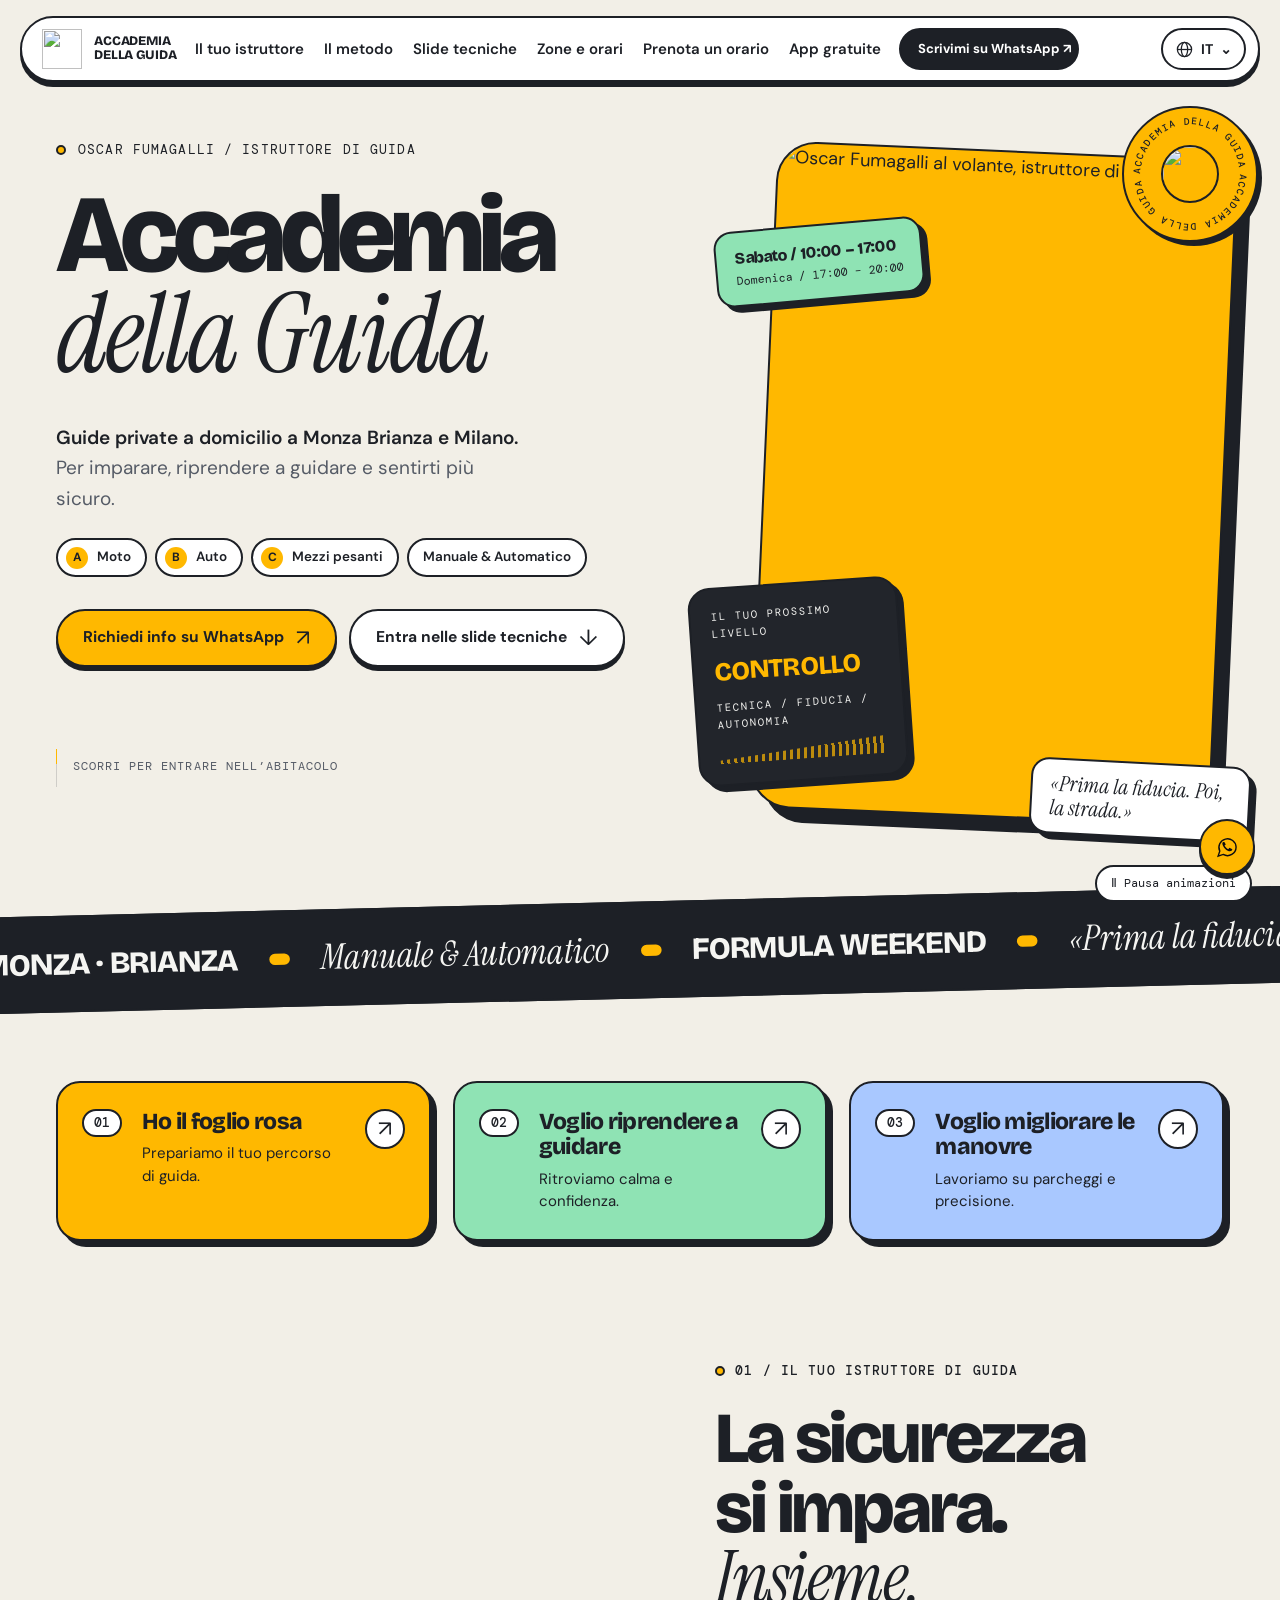
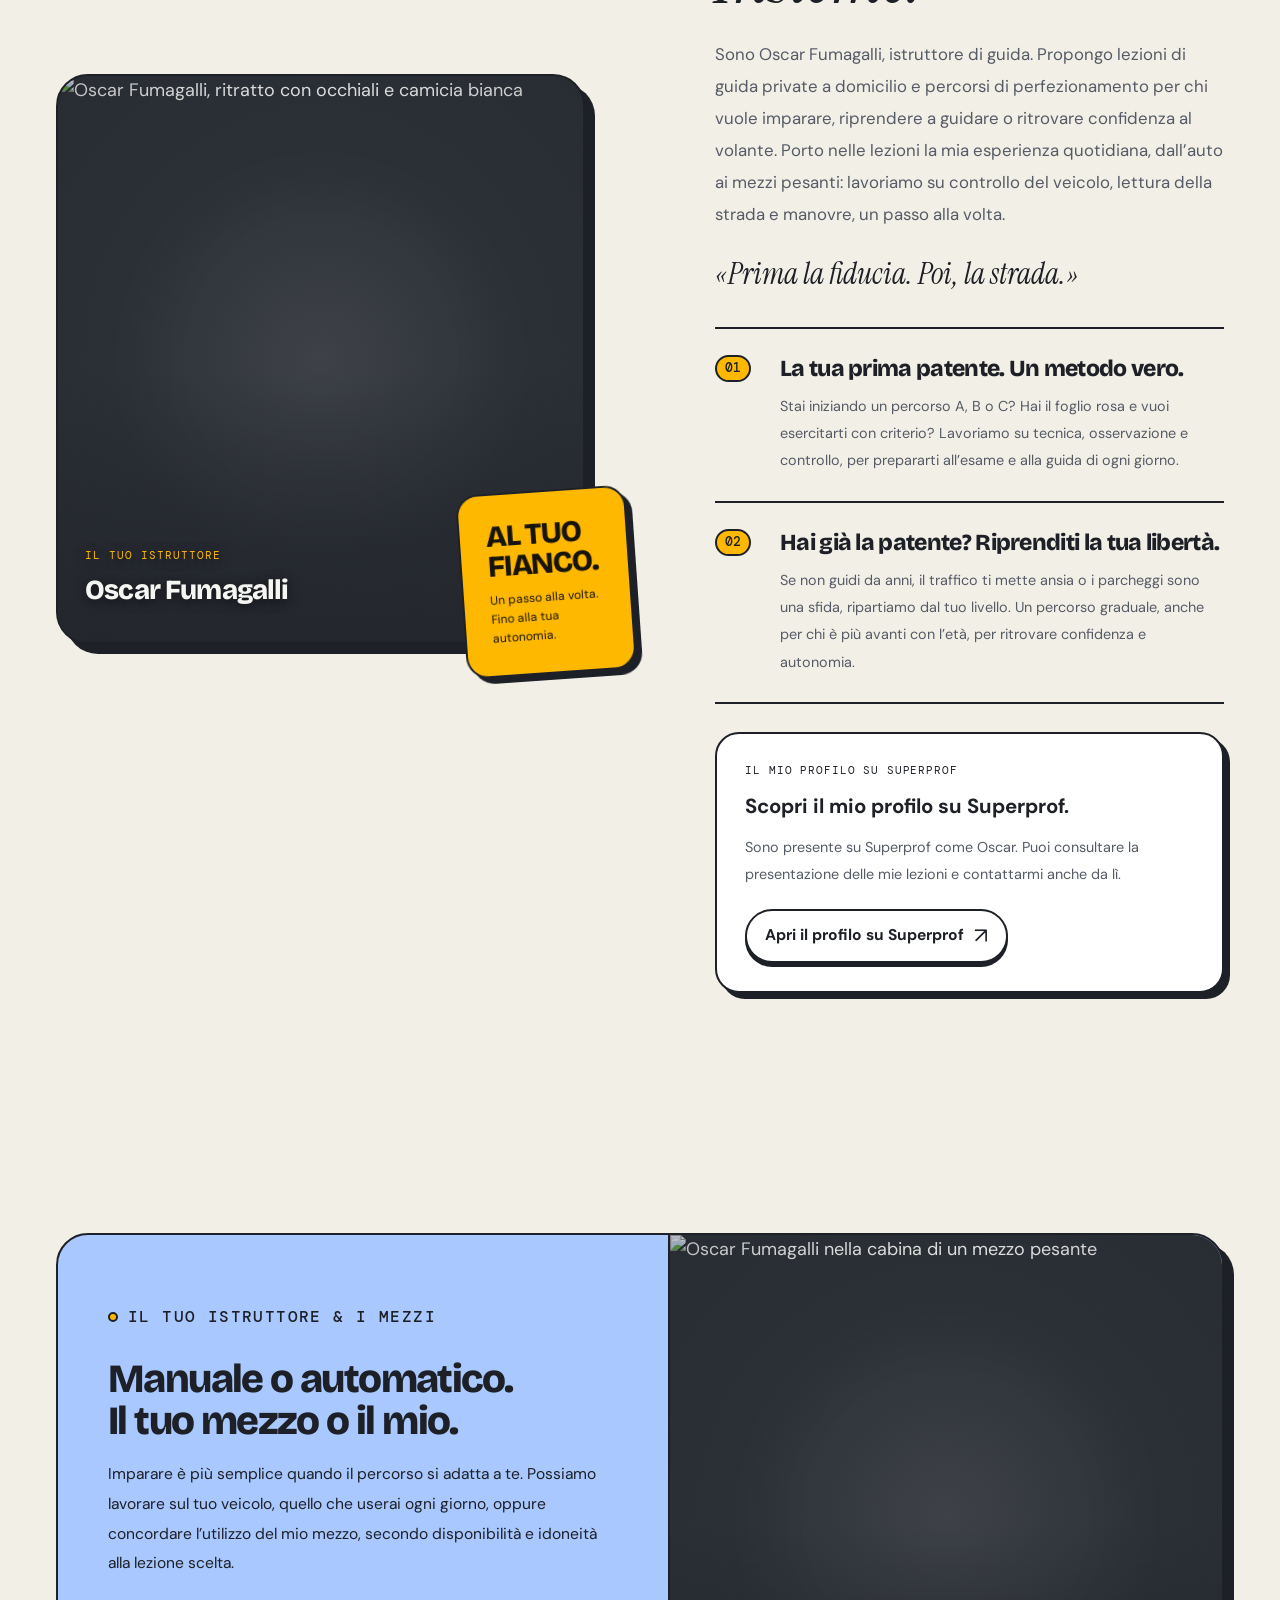
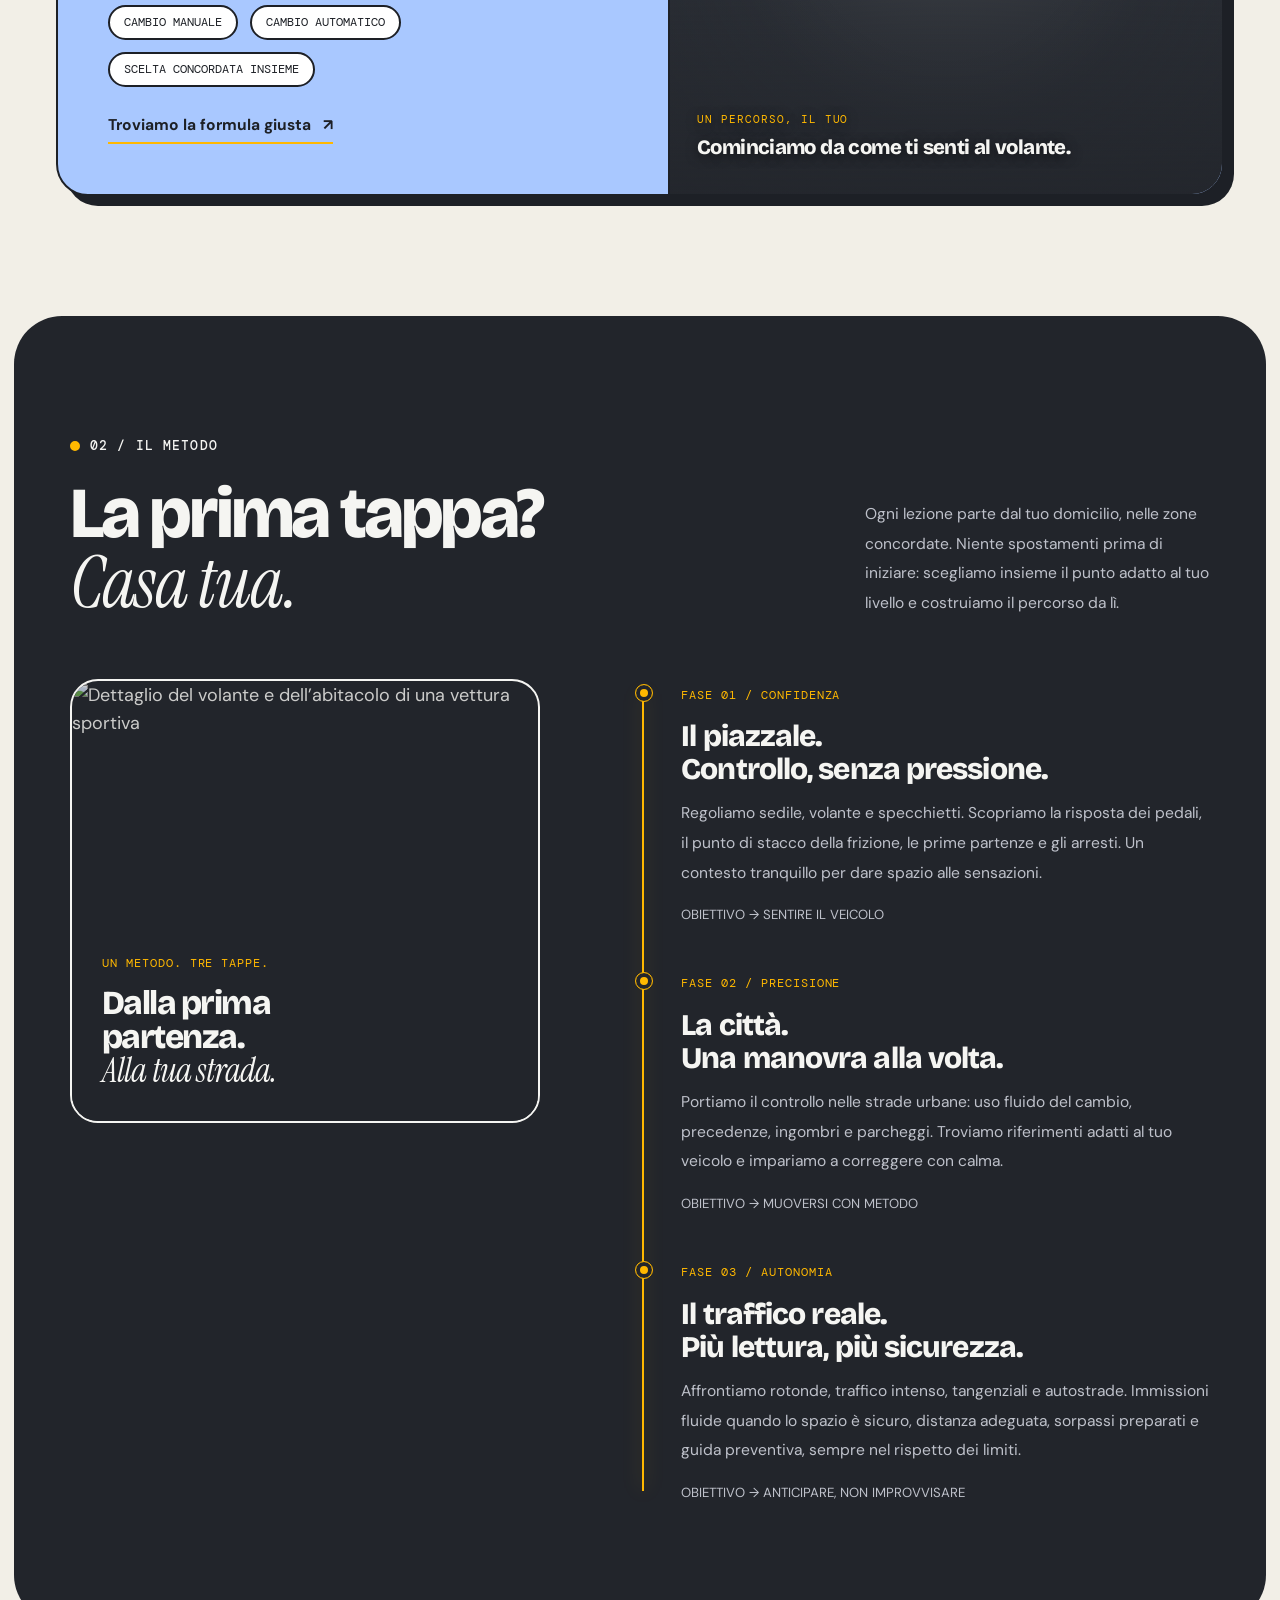
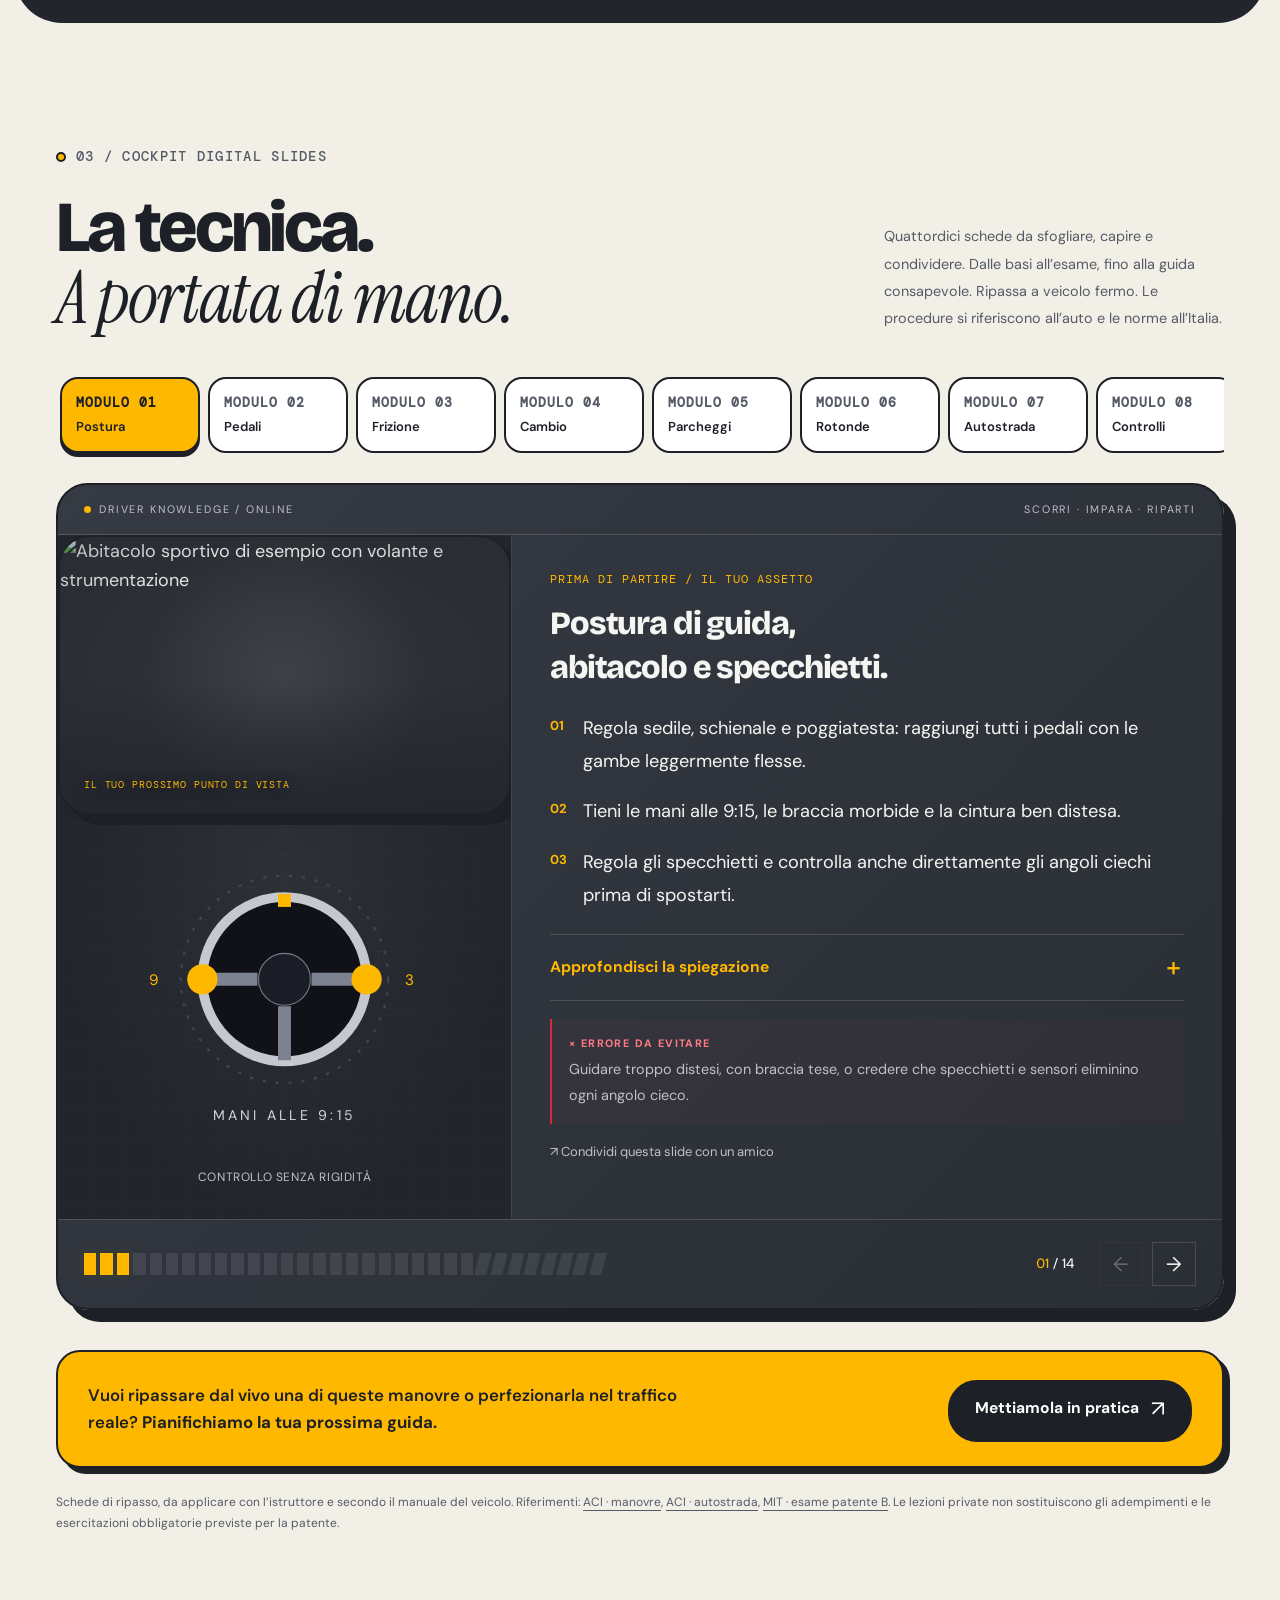
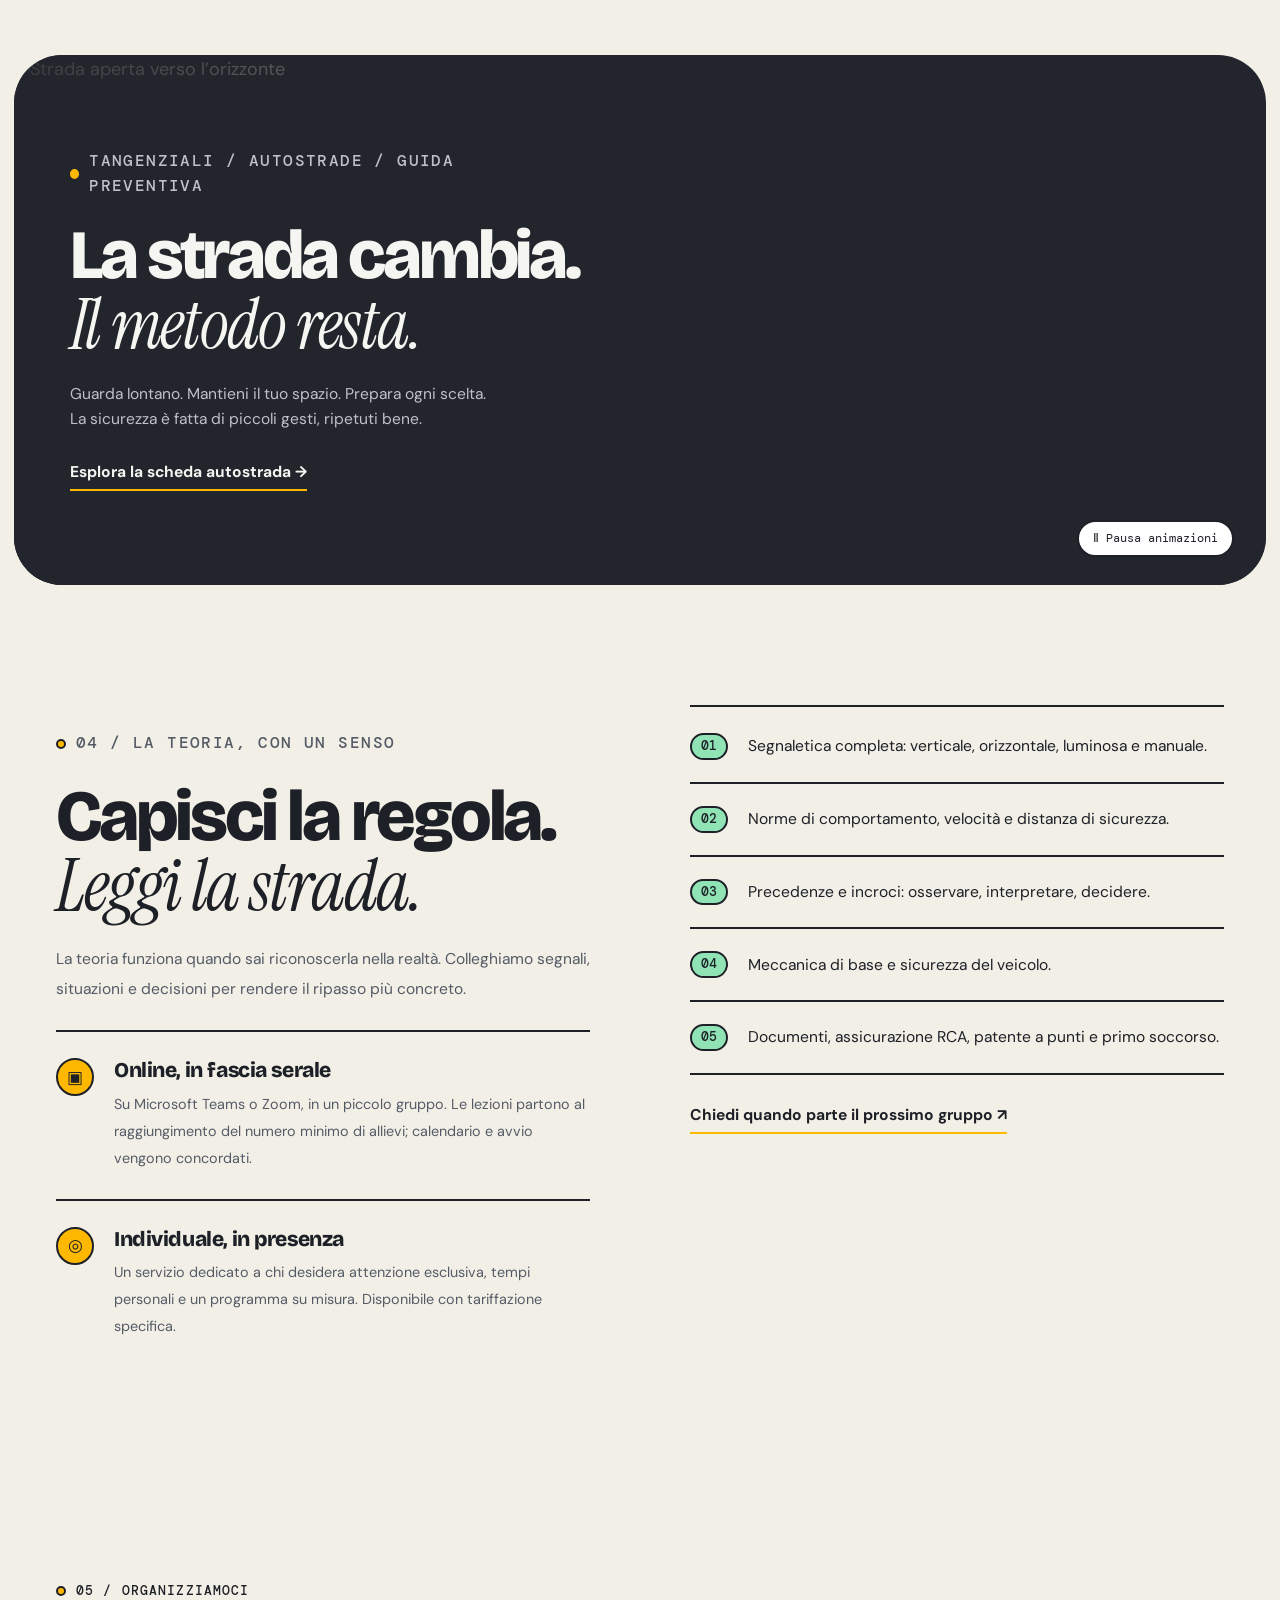
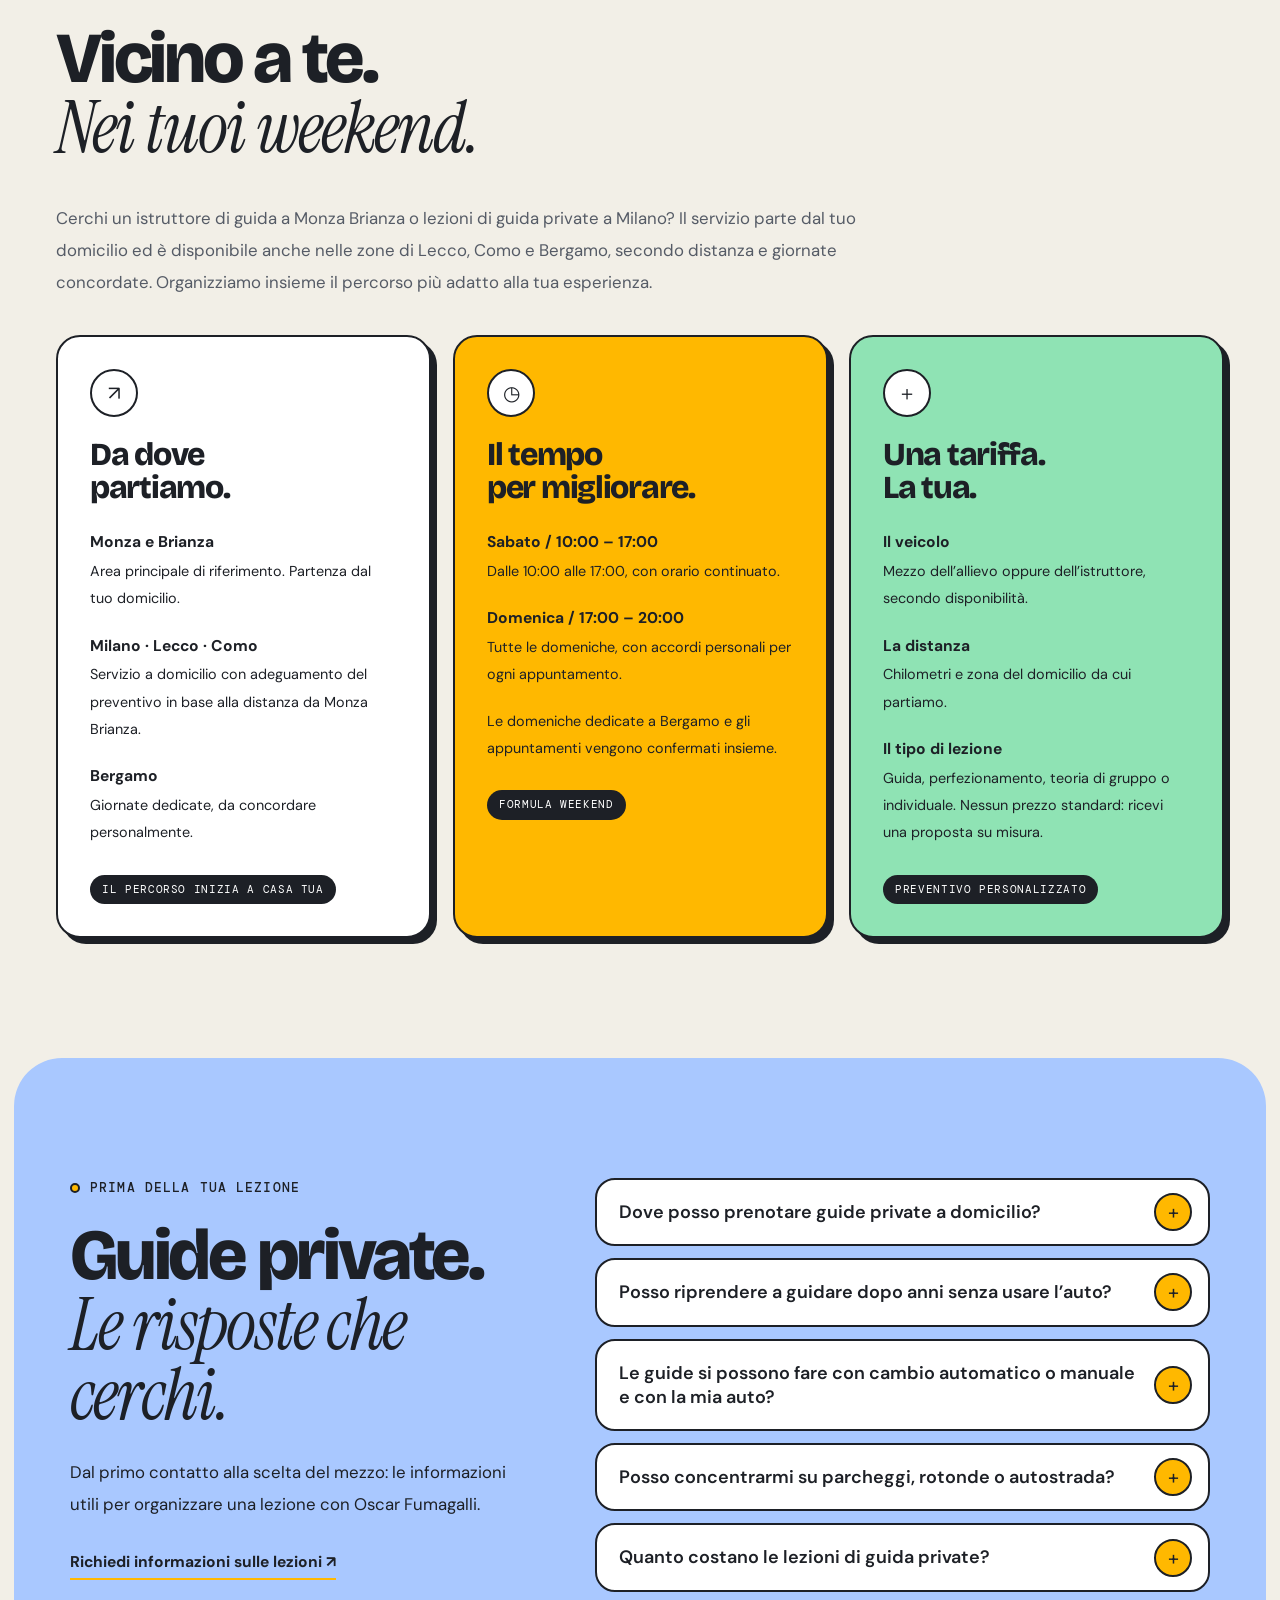
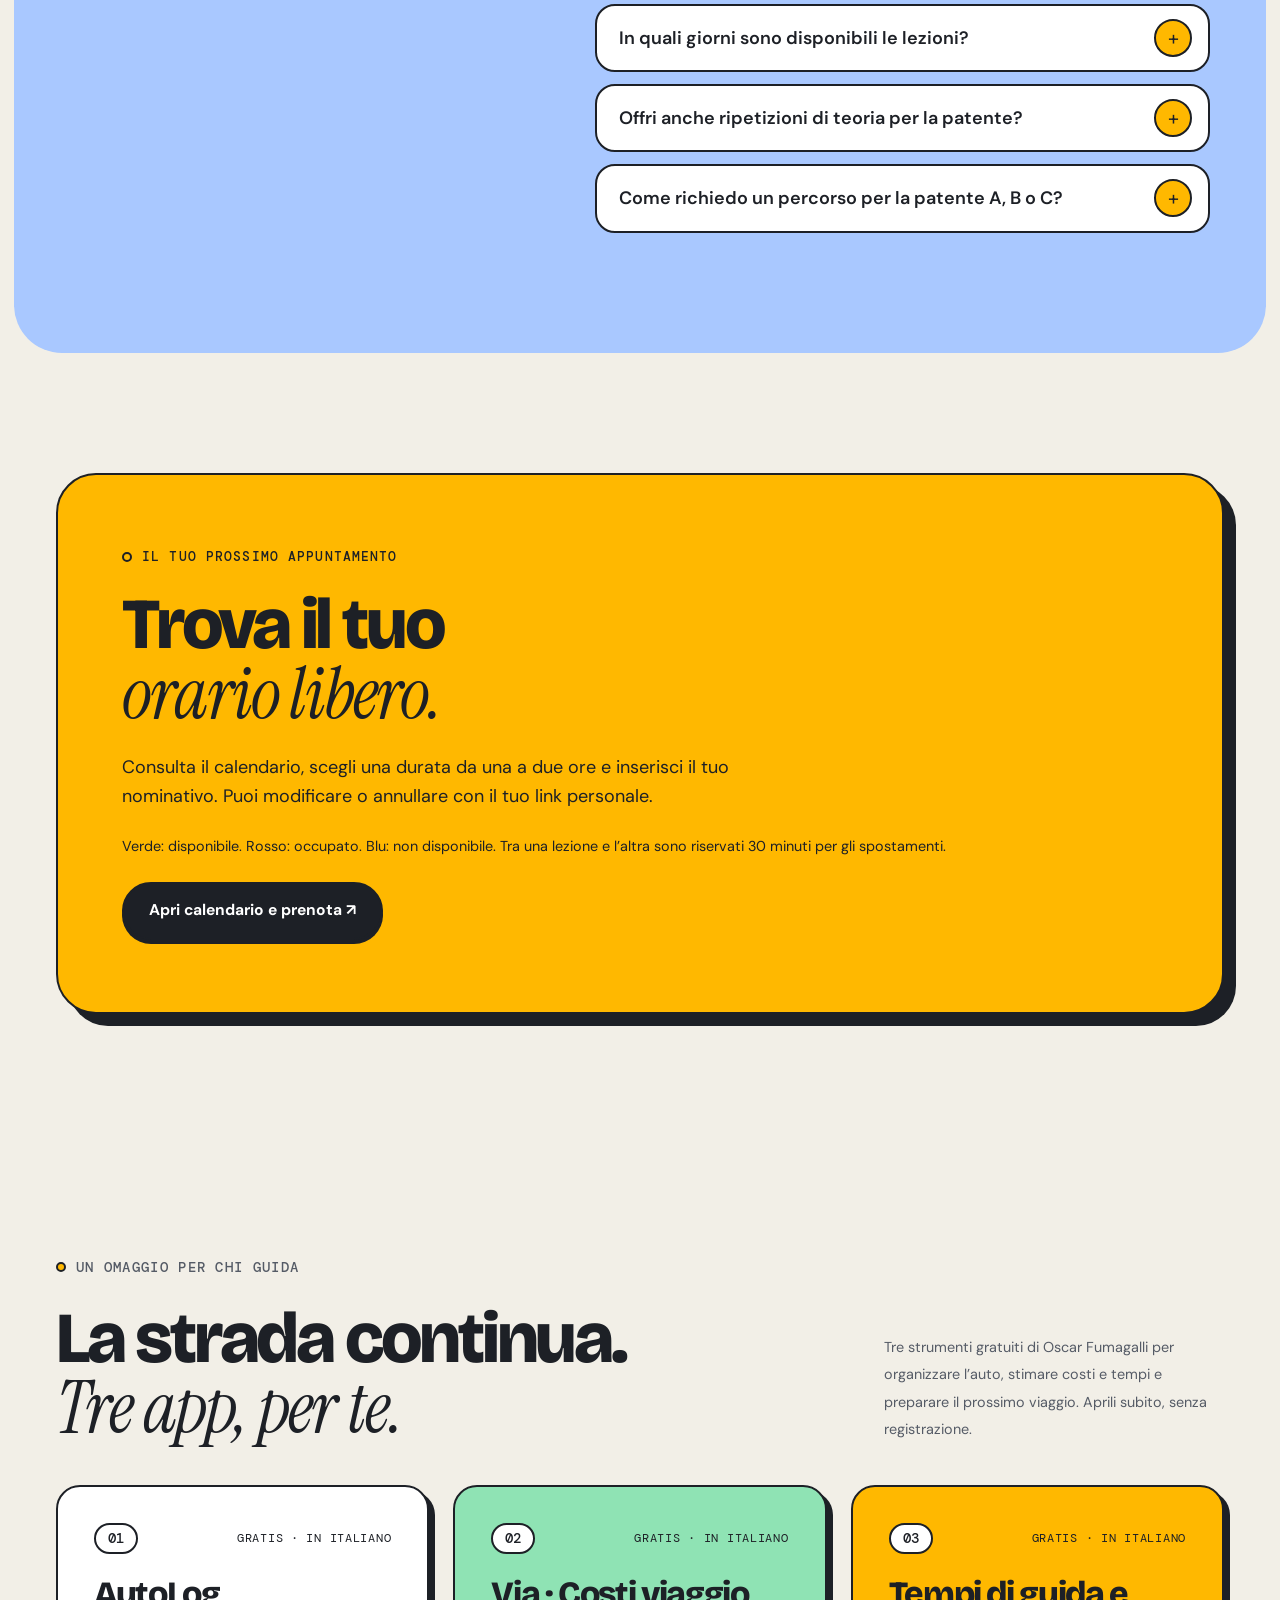
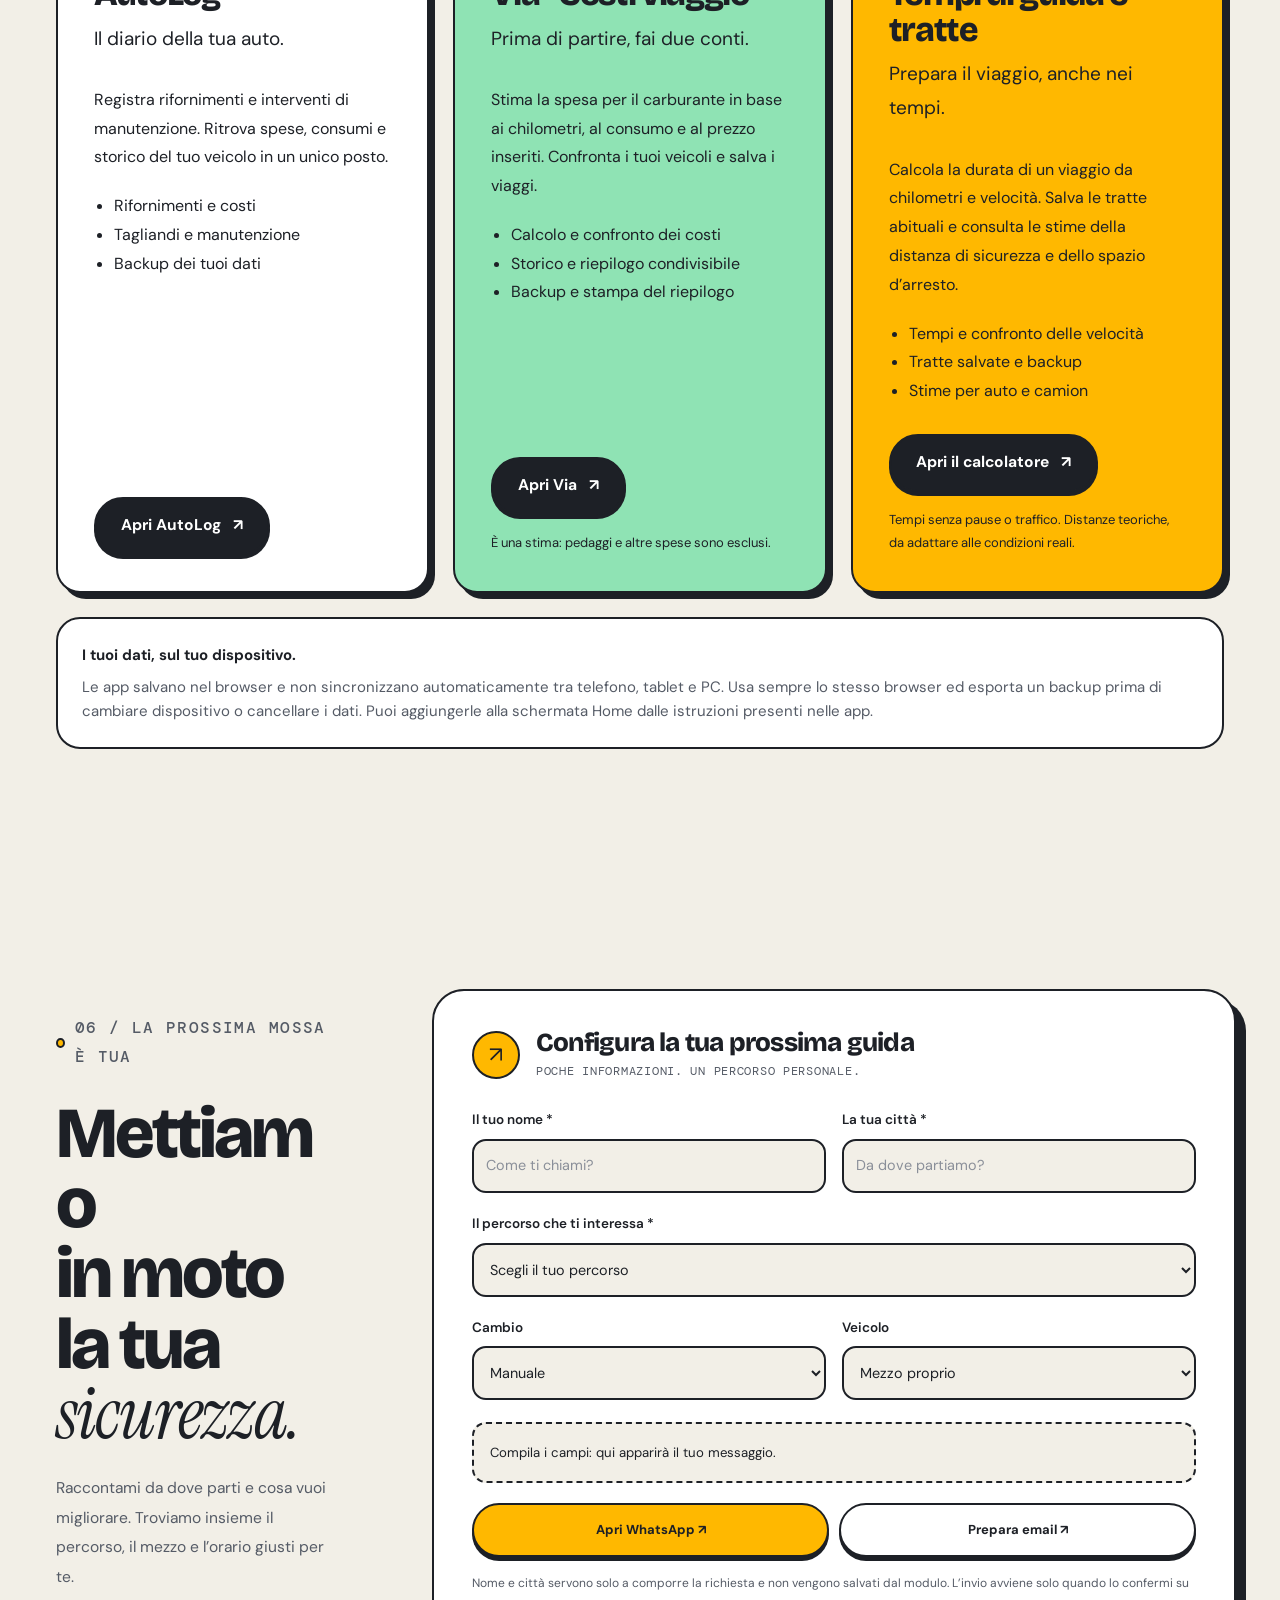
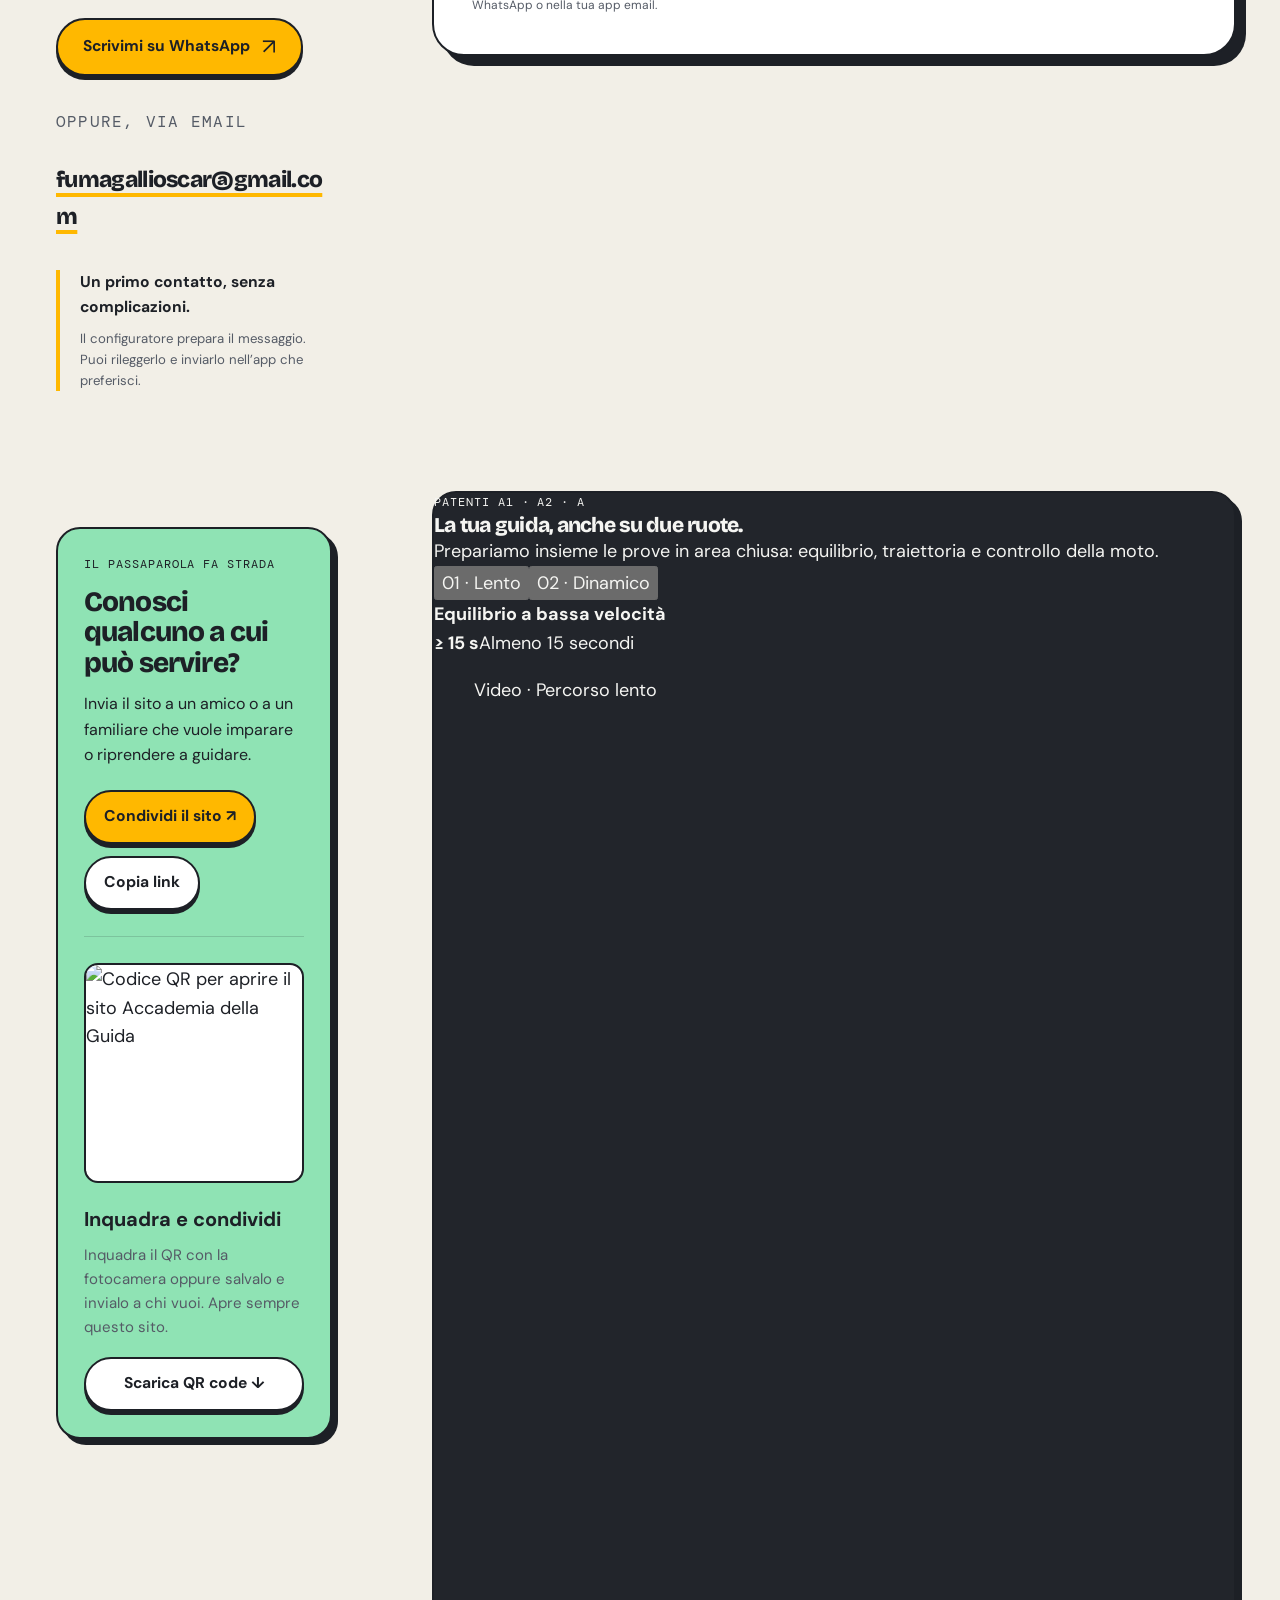
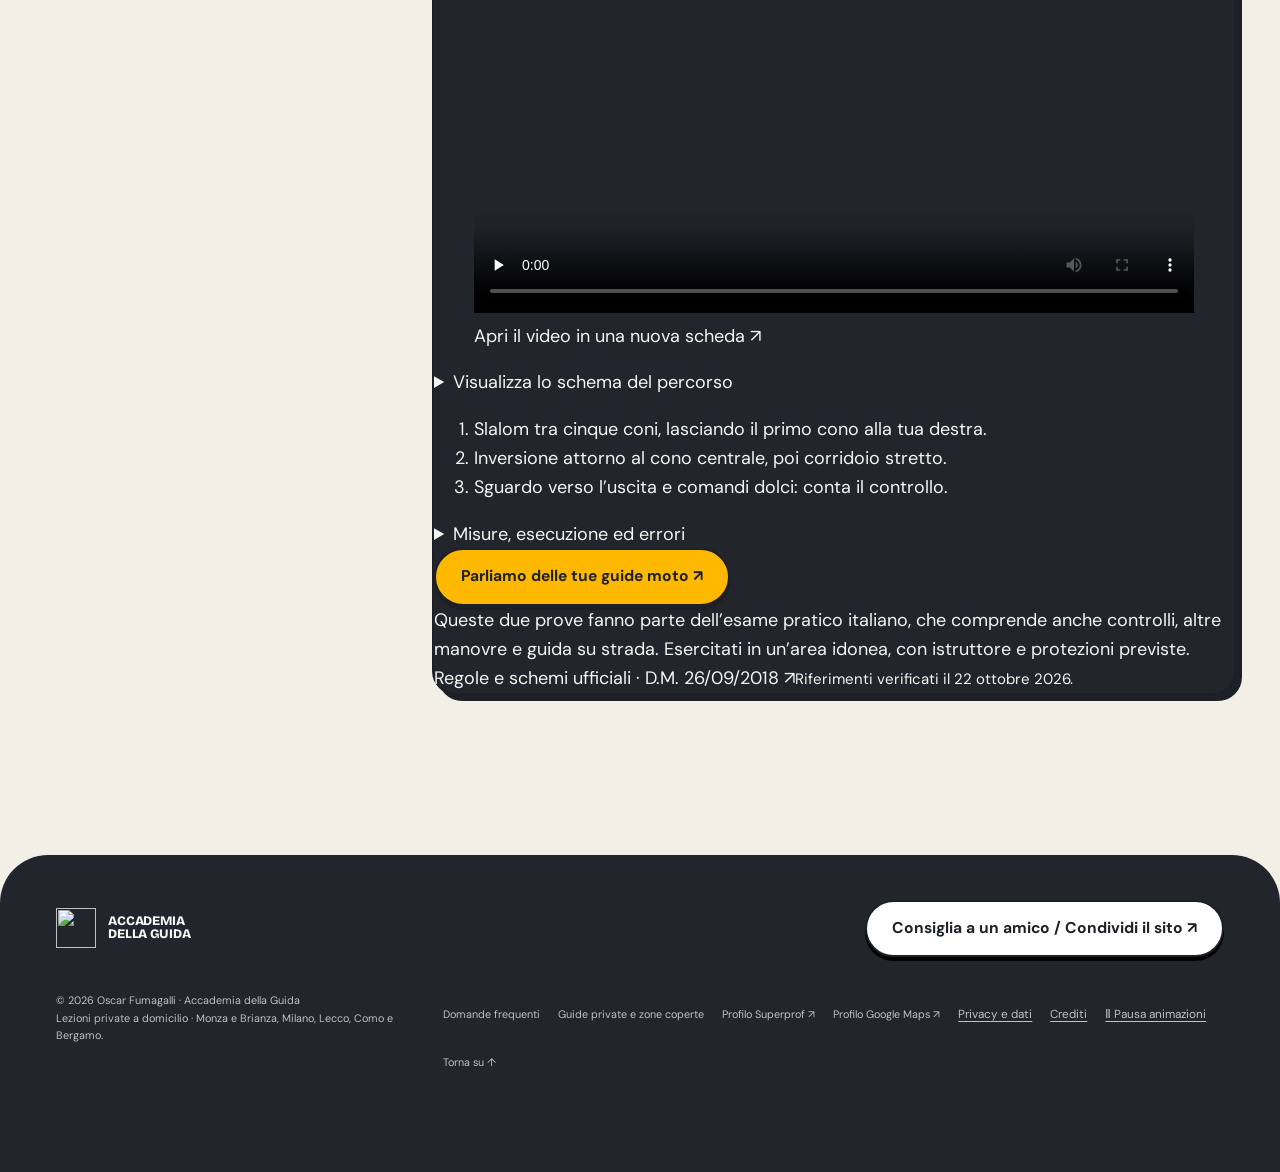
==== commit ca66368e: "Add booking calendar and statistics to the standalone site Port the booking and statistics API to Po" ====
--- a/sito-nuovo/index.html
+++ b/sito-nuovo/index.html
@@ -396,7 +396,7 @@
 <script defer src="/moto-guide.js?v=2"></script><link rel="alternate" hreflang="it" href="https://accademia-della-guida.vercel.app/"><link rel="alternate" hreflang="en" href="https://accademia-della-guida.vercel.app/en"><link rel="alternate" hreflang="es" href="https://accademia-della-guida.vercel.app/es"><link rel="alternate" hreflang="fr" href="https://accademia-della-guida.vercel.app/fr"><link rel="alternate" hreflang="x-default" href="https://accademia-della-guida.vercel.app/"></head>
 <body>
 <a class="skip" href="#contenuto">Vai al contenuto</a><div class="top-progress" aria-hidden="true"></div>
-<header class="navbar"><a href="#inizio" class="brand" aria-label="Accademia della Guida, inizio"><img class="brandmark" src="/logo.svg?v=strada-1" width="40" height="40" alt="" aria-hidden="true"><span class="brandname">ACCADEMIA<br>DELLA GUIDA</span></a><nav class="navlinks" id="menu" aria-label="Navigazione principale"><a href="#istruttore">Il tuo istruttore</a><a href="#metodo">Il metodo</a><a href="#slide">Slide tecniche</a><a href="#zone">Zone e orari</a><a href="#strumenti">App gratuite</a></nav><span class="nav-status"><i class="status-dot"></i> MONZA · BRIANZA</span><a class="btn nav-contact wa-link" href="https://wa.me/393423165192?text=Ciao!%20Ho%20visitato%20il%20sito%20Accademia%20della%20Guida%20e%20vorrei%20informazioni%20per%20le%20lezioni." target="_blank" rel="noopener" aria-label="Scrivimi su WhatsApp">Scrivimi su WhatsApp ↗</a><details class="language-menu"><summary aria-label="Scegli la lingua"><svg viewBox="0 0 24 24" width="19" height="19" fill="none" stroke="currentColor" stroke-width="1.6" aria-hidden="true"><circle cx="12" cy="12" r="9"/><ellipse cx="12" cy="12" rx="4" ry="9"/><path d="M3 12h18"/></svg><span>IT</span><span aria-hidden="true">⌄</span></summary><nav aria-label="Lingua del sito"><a href="/" lang="it" hreflang="it" data-language="it" aria-current="page">Italiano</a><a href="/en" lang="en" hreflang="en" data-language="en">English</a><a href="/es" lang="es" hreflang="es" data-language="es">Español</a><a href="/fr" lang="fr" hreflang="fr" data-language="fr">Français</a></nav></details><button class="menu-toggle" aria-expanded="false" aria-controls="menu" aria-label="Apri menu">☰</button></header>
+<header class="navbar"><a href="#inizio" class="brand" aria-label="Accademia della Guida, inizio"><img class="brandmark" src="/logo.svg?v=strada-1" width="40" height="40" alt="" aria-hidden="true"><span class="brandname">ACCADEMIA<br>DELLA GUIDA</span></a><nav class="navlinks" id="menu" aria-label="Navigazione principale"><a href="#istruttore">Il tuo istruttore</a><a href="#metodo">Il metodo</a><a href="#slide">Slide tecniche</a><a href="#zone">Zone e orari</a><a href="/prenotazioni?lang=it">Prenota un orario</a><a href="#strumenti">App gratuite</a></nav><span class="nav-status"><i class="status-dot"></i> MONZA · BRIANZA</span><a class="btn nav-contact wa-link" href="https://wa.me/393423165192?text=Ciao!%20Ho%20visitato%20il%20sito%20Accademia%20della%20Guida%20e%20vorrei%20informazioni%20per%20le%20lezioni." target="_blank" rel="noopener" aria-label="Scrivimi su WhatsApp">Scrivimi su WhatsApp ↗</a><details class="language-menu"><summary aria-label="Scegli la lingua"><svg viewBox="0 0 24 24" width="19" height="19" fill="none" stroke="currentColor" stroke-width="1.6" aria-hidden="true"><circle cx="12" cy="12" r="9"/><ellipse cx="12" cy="12" rx="4" ry="9"/><path d="M3 12h18"/></svg><span>IT</span><span aria-hidden="true">⌄</span></summary><nav aria-label="Lingua del sito"><a href="/" lang="it" hreflang="it" data-language="it" aria-current="page">Italiano</a><a href="/en" lang="en" hreflang="en" data-language="en">English</a><a href="/es" lang="es" hreflang="es" data-language="es">Español</a><a href="/fr" lang="fr" hreflang="fr" data-language="fr">Français</a></nav></details><button class="menu-toggle" aria-expanded="false" aria-controls="menu" aria-label="Apri menu">☰</button></header>
 <main id="contenuto">
 <section class="hero" id="inizio" aria-labelledby="hero-title">
 <div class="hero-visual"><div class="hero-scene"><img class="hero-photo" src="/images/oscar-fumagalli-al-volante.jpg" alt="Oscar Fumagalli al volante, istruttore di guida" fetchpriority="high" width="1400" height="2099" decoding="async"></div><div class="hero-readout" aria-hidden="true">IL TUO PROSSIMO LIVELLO<strong>CONTROLLO</strong>TECNICA / FIDUCIA / AUTONOMIA<div class="meter"></div></div><div class="hero-sticker sticker-ring" aria-hidden="true"><svg viewBox="0 0 200 200" focusable="false"><defs><path id="adg-ring" d="M100,100 m-80,0 a80,80 0 1,1 160,0 a80,80 0 1,1 -160,0"/></defs><text><textPath href="#adg-ring" startOffset="0">ACCADEMIA DELLA GUIDA</textPath><textPath href="#adg-ring" startOffset="50%">ACCADEMIA DELLA GUIDA</textPath></text></svg><img src="/logo.svg?v=strada-1" width="64" height="64" alt=""></div><div class="hero-sticker sticker-hours" aria-hidden="true"><b>Sabato / 10:00 – 17:00</b><span>Domenica / 17:00 – 20:00</span></div><div class="hero-sticker sticker-quote" aria-hidden="true">«Prima la fiducia. Poi, la strada.»</div></div><div class="hero-shade"></div><div class="hero-lens"></div>
@@ -426,7 +426,7 @@
 <section class="section" id="teoria"><div class="wrap theory-grid"><div class="theory-info"><p class="eyebrow">04 / LA TEORIA, CON UN SENSO</p><h2 class="section-title display">Capisci la regola.<br><span class="accent">Leggi la strada.</span></h2><p>La teoria funziona quando sai riconoscerla nella realtà. Colleghiamo segnali, situazioni e decisioni per rendere il ripasso più concreto.</p><div class="theory-mode"><span class="theory-icon" aria-hidden="true">▣</span><div><h3>Online, in fascia serale</h3><p>Su Microsoft Teams o Zoom, in un piccolo gruppo. Le lezioni partono al raggiungimento del numero minimo di allievi; calendario e avvio vengono concordati.</p></div></div><div class="theory-mode"><span class="theory-icon" aria-hidden="true">◎</span><div><h3>Individuale, in presenza</h3><p>Un servizio dedicato a chi desidera attenzione esclusiva, tempi personali e un programma su misura. Disponibile con tariffazione specifica.</p></div></div></div><div class="theory-program"><div class="program-row"><b>01</b><span>Segnaletica completa: verticale, orizzontale, luminosa e manuale.</span></div><div class="program-row"><b>02</b><span>Norme di comportamento, velocità e distanza di sicurezza.</span></div><div class="program-row"><b>03</b><span>Precedenze e incroci: osservare, interpretare, decidere.</span></div><div class="program-row"><b>04</b><span>Meccanica di base e sicurezza del veicolo.</span></div><div class="program-row"><b>05</b><span>Documenti, assicurazione RCA, patente a punti e primo soccorso.</span></div><a href="#contatti" class="text-link" style="margin-top:28px">Chiedi quando parte il prossimo gruppo ↗</a></div></div></section>
 <section class="section availability" id="zone"><div class="wrap"><p class="eyebrow">05 / ORGANIZZIAMOCI</p><h2 class="section-title display">Vicino a te.<br><span class="accent">Nei tuoi weekend.</span></h2><p class="zone-intro">Cerchi un istruttore di guida a Monza Brianza o lezioni di guida private a Milano? Il servizio parte dal tuo domicilio ed è disponibile anche nelle zone di Lecco, Como e Bergamo, secondo distanza e giornate concordate. Organizziamo insieme il percorso più adatto alla tua esperienza.</p><div class="info-grid"><article class="info-card tilt"><div class="card-icon">↗</div><h3>Da dove<br>partiamo.</h3><ul><li><strong>Monza e Brianza</strong>Area principale di riferimento. Partenza dal tuo domicilio.</li><li><strong>Milano · Lecco · Como</strong>Servizio a domicilio con adeguamento del preventivo in base alla distanza da Monza Brianza.</li><li><strong>Bergamo</strong>Giornate dedicate, da concordare personalmente.</li></ul><span class="tag">IL PERCORSO INIZIA A CASA TUA</span></article><article class="info-card tilt"><div class="card-icon">◷</div><h3>Il tempo<br>per migliorare.</h3><ul><li><strong>Sabato / 10:00 – 17:00</strong>Dalle 10:00 alle 17:00, con orario continuato.</li><li><strong>Domenica / 17:00 – 20:00</strong>Tutte le domeniche, con accordi personali per ogni appuntamento.</li><li>Le domeniche dedicate a Bergamo e gli appuntamenti vengono confermati insieme.</li></ul><span class="tag">FORMULA WEEKEND</span></article><article class="info-card tilt"><div class="card-icon">＋</div><h3>Una tariffa.<br>La tua.</h3><ul><li><strong>Il veicolo</strong>Mezzo dell’allievo oppure dell’istruttore, secondo disponibilità.</li><li><strong>La distanza</strong>Chilometri e zona del domicilio da cui partiamo.</li><li><strong>Il tipo di lezione</strong>Guida, perfezionamento, teoria di gruppo o individuale. Nessun prezzo standard: ricevi una proposta su misura.</li></ul><span class="tag">PREVENTIVO PERSONALIZZATO</span></article></div></div></section>
 <section class="section faq-section" id="domande-frequenti" aria-labelledby="faq-title"><div class="wrap faq-layout"><div><p class="eyebrow">PRIMA DELLA TUA LEZIONE</p><h2 id="faq-title" class="section-title display">Guide private.<br><span class="accent">Le risposte che cerchi.</span></h2><p class="body-copy">Dal primo contatto alla scelta del mezzo: le informazioni utili per organizzare una lezione con Oscar Fumagalli.</p><a class="text-link" href="#contatti">Richiedi informazioni sulle lezioni ↗</a></div><div class="faq-list"><details class="faq-item"><summary>Dove posso prenotare guide private a domicilio?</summary><p>L’area principale è Monza e Brianza. Le lezioni di guida a domicilio sono disponibili anche a Milano, Lecco e Como, con preventivo adeguato alla distanza. Per Bergamo sono previste giornate dedicate, da concordare personalmente. Indica la tua città nel configuratore: concordiamo insieme disponibilità, punto di partenza e orario.</p></details><details class="faq-item"><summary>Posso riprendere a guidare dopo anni senza usare l’auto?</summary><p>Sì. Il perfezionamento è rivolto anche a chi ha già la patente ma guida poco, è fermo da anni o si sente insicuro nel traffico. Si riparte dal livello attuale: prima il controllo del veicolo in un contesto tranquillo, poi manovre e situazioni reali, con progressione concordata.</p></details><details class="faq-item"><summary>Le guide si possono fare con cambio automatico o manuale e con la mia auto?</summary><p>Possiamo lavorare con cambio manuale o automatico. Il veicolo può essere quello dell’allievo oppure quello dell’istruttore, secondo disponibilità e idoneità alla lezione. Comunica cambio e mezzo al primo contatto, così prepariamo una proposta coerente con l’auto che userai.</p></details><details class="faq-item"><summary>Posso concentrarmi su parcheggi, rotonde o autostrada?</summary><p>Sì. Puoi richiedere lezioni dedicate a parcheggi e manovre, gestione delle rotonde, traffico urbano, tangenziali e autostrade. Il percorso viene scelto in base alla tua esperienza e alle condizioni della lezione. Nel sito trovi anche otto slide tecniche per ripassare da fermo, prima o dopo la guida.</p></details><details class="faq-item"><summary>Quanto costano le lezioni di guida private?</summary><p>Il preventivo è personalizzato. Dipende dal tipo di lezione, dal mezzo utilizzato e dalla distanza del domicilio. Non è previsto un prezzo unico valido per tutti: scrivimi la tua città, il percorso che ti interessa e se vuoi usare il tuo veicolo, per ricevere una proposta su misura.</p></details><details class="faq-item"><summary>In quali giorni sono disponibili le lezioni?</summary><p>Le guide sono organizzate nel weekend: il sabato dalle 10:00 alle 17:00 e tutte le domeniche dalle 17:00 alle 20:00. Consulta il calendario per le fasce libere. I dettagli degli appuntamenti e delle giornate dedicate a Bergamo si concordano personalmente con Oscar.</p></details><details class="faq-item"><summary>Offri anche ripetizioni di teoria per la patente?</summary><p>Sì. Le lezioni di teoria si svolgono prevalentemente online in fascia serale, su Microsoft Teams o Zoom, quando si forma il piccolo gruppo previsto. È disponibile anche la teoria individuale in presenza con tariffazione dedicata. Il programma comprende segnaletica, precedenze, comportamento, sicurezza del veicolo e documenti.</p></details><details class="faq-item"><summary>Come richiedo un percorso per la patente A, B o C?</summary><p>Nel configuratore scegli la categoria e indica la tua città. Nel messaggio puoi aggiungere se hai già la patente o il foglio rosa, quale veicolo vuoi utilizzare e che cosa desideri esercitare. Prima di fissare l’appuntamento concordiamo il percorso e il mezzo adatti alla tua situazione.</p></details></div></div></section>
-<section class="section tools-section" id="strumenti" aria-labelledby="tools-title"><div class="wrap"><div class="section-topline"><div><p class="eyebrow">UN OMAGGIO PER CHI GUIDA</p><h2 class="section-title display" id="tools-title">La strada continua.<br><span class="accent">Tre app, per te.</span></h2></div><p>Tre strumenti gratuiti di Oscar Fumagalli per organizzare l’auto, stimare costi e tempi e preparare il prossimo viaggio. Aprili subito, senza registrazione.</p></div><div class="tools-grid"><article class="tool-card"><div class="tool-top"><span class="tool-number" aria-hidden="true">01</span><span class="tool-tag">GRATIS · IN ITALIANO</span></div><h3>AutoLog</h3><p class="tool-subtitle">Il diario della tua auto.</p><p>Registra rifornimenti e interventi di manutenzione. Ritrova spese, consumi e storico del tuo veicolo in un unico posto.</p><ul><li>Rifornimenti e costi</li><li>Tagliandi e manutenzione</li><li>Backup dei tuoi dati</li></ul><a class="btn btn-primary" href="https://autolog-cell.oscar1975.chatgpt.site/" target="_blank" rel="noopener noreferrer">Apri AutoLog <span aria-hidden="true">↗</span><span class="sr-only"> (si apre in una nuova scheda)</span></a></article><article class="tool-card"><div class="tool-top"><span class="tool-number" aria-hidden="true">02</span><span class="tool-tag">GRATIS · IN ITALIANO</span></div><h3>Via · Costi viaggio</h3><p class="tool-subtitle">Prima di partire, fai due conti.</p><p>Stima la spesa per il carburante in base ai chilometri, al consumo e al prezzo inseriti. Confronta i tuoi veicoli e salva i viaggi.</p><ul><li>Calcolo e confronto dei costi</li><li>Storico e riepilogo condivisibile</li><li>Backup e stampa del riepilogo</li></ul><a class="btn btn-primary" href="https://costi-viaggio-oscar.oscar1975.chatgpt.site/" target="_blank" rel="noopener noreferrer">Apri Via <span aria-hidden="true">↗</span><span class="sr-only"> (si apre in una nuova scheda)</span></a><p class="tool-fineprint">È una stima: pedaggi e altre spese sono esclusi.</p></article><article class="tool-card"><div class="tool-top"><span class="tool-number" aria-hidden="true">03</span><span class="tool-tag">GRATIS · IN ITALIANO</span></div><h3>Tempi di guida e tratte</h3><p class="tool-subtitle">Prepara il viaggio, anche nei tempi.</p><p>Calcola la durata di un viaggio da chilometri e velocità. Salva le tratte abituali e consulta le stime della distanza di sicurezza e dello spazio d’arresto.</p><ul><li>Tempi e confronto delle velocità</li><li>Tratte salvate e backup</li><li>Stime per auto e camion</li></ul><a class="btn btn-primary" href="https://tempi-guida-tratte.oscar1975.chatgpt.site/" target="_blank" rel="noopener noreferrer">Apri il calcolatore <span aria-hidden="true">↗</span><span class="sr-only"> (si apre in una nuova scheda)</span></a><p class="tool-fineprint">Tempi senza pause o traffico. Distanze teoriche, da adattare alle condizioni reali.</p></article></div><div class="tools-note"><strong>I tuoi dati, sul tuo dispositivo.</strong><p>Le app salvano nel browser e non sincronizzano automaticamente tra telefono, tablet e PC. Usa sempre lo stesso browser ed esporta un backup prima di cambiare dispositivo o cancellare i dati. Puoi aggiungerle alla schermata Home dalle istruzioni presenti nelle app.</p></div></div></section><section class="section" id="contatti"><div class="wrap contact-grid"><div class="contact-copy"><p class="eyebrow">06 / LA PROSSIMA MOSSA È TUA</p><h2 class="section-title display">Mettiamo<br>in moto la tua<br><span class="accent">sicurezza.</span></h2><p>Raccontami da dove parti e cosa vuoi migliorare. Troviamo insieme il percorso, il mezzo e l’orario giusti per te.</p><a class="btn btn-primary wa-link" href="https://wa.me/393423165192?text=Ciao!%20Ho%20visitato%20il%20sito%20Accademia%20della%20Guida%20e%20vorrei%20informazioni%20per%20le%20lezioni." target="_blank" rel="noopener">Scrivimi su WhatsApp <span class="btn-arrow">↗</span></a><p class="label" style="margin-top:32px">OPPURE, VIA EMAIL</p><a class="contact-email" href="mailto:fumagallioscar@gmail.com">fumagallioscar@gmail.com</a><div class="contact-note"><strong>Un primo contatto, senza complicazioni.</strong><span>Il configuratore prepara il messaggio. Puoi rileggerlo e inviarlo nell’app che preferisci.</span></div></div><form class="contact-form" id="contact-form"><div class="form-heading"><span>↗</span><div><h3>Configura la tua prossima guida</h3><p>POCHE INFORMAZIONI. UN PERCORSO PERSONALE.</p></div></div><p id="path-selected" class="path-selected" role="status" hidden></p><div class="form-row"><label class="field"><span>Il tuo nome *</span><input id="contact-name" name="nome" placeholder="Come ti chiami?" autocomplete="given-name" required maxlength="70"></label><label class="field"><span>La tua città *</span><input id="contact-city" name="citta" placeholder="Da dove partiamo?" autocomplete="address-level2" required maxlength="100"></label></div><label class="field"><span>Il percorso che ti interessa *</span><select id="contact-path" name="percorso" required><option value="">Scegli il tuo percorso</option><option value="Guida con foglio rosa · categoria da concordare">Guida con foglio rosa · categoria da concordare</option><option value="Patente A · Moto">Patente A · Moto</option><option value="Patente B · Auto">Patente B · Auto</option><option value="Patente C · Mezzi pesanti">Patente C · Mezzi pesanti</option><option value="Perfezionamento e recupero confidenza">Perfezionamento e recupero confidenza</option><option value="Parcheggi e manovre">Parcheggi e manovre</option><option value="Tangenziali e autostrade">Tangenziali e autostrade</option><option value="Teoria online in gruppo">Teoria online in gruppo</option><option value="Teoria individuale in presenza">Teoria individuale in presenza</option></select></label><div class="form-row"><label class="field"><span>Cambio</span><select id="contact-gear" name="cambio"><option value="Manuale">Manuale</option><option value="Automatico">Automatico</option><option value="Da valutare insieme">Da valutare insieme</option><option value="Non applicabile · Teoria">Non applicabile · Teoria</option></select></label><label class="field"><span>Veicolo</span><select id="contact-vehicle" name="mezzo"><option value="Mezzo proprio">Mezzo proprio</option><option value="Mezzo dell’istruttore">Mezzo dell’istruttore</option><option value="Da valutare insieme">Da valutare insieme</option><option value="Non applicabile · Teoria">Non applicabile · Teoria</option></select></label></div><div class="form-preview" id="message-preview" aria-label="Anteprima del messaggio">Compila i campi: qui apparirà il tuo messaggio.</div><div class="form-actions"><button type="submit" name="canale" value="whatsapp" class="btn btn-primary">Apri WhatsApp ↗</button><button type="submit" name="canale" value="email" class="btn">Prepara email ↗</button></div><p class="form-note">Nome e città servono solo a comporre la richiesta e non vengono salvati dal modulo. L’invio avviene solo quando lo confermi su WhatsApp o nella tua app email.</p></form><aside class="share-card" aria-labelledby="share-title"><p class="label">IL PASSAPAROLA FA STRADA</p><h3 id="share-title">Conosci qualcuno a cui può servire?</h3><p>Invia il sito a un amico o a un familiare che vuole imparare o riprendere a guidare.</p><div class="actions"><button type="button" class="btn btn-primary" data-share-site>Condividi il sito ↗</button><button type="button" class="btn" data-copy-site>Copia link</button></div><div class="share-qr"><img src="/images/qr-accademia-della-guida.png" width="220" height="220" loading="lazy" alt="Codice QR per aprire il sito Accademia della Guida"><div><h4>Inquadra e condividi</h4><p>Inquadra il QR con la fotocamera oppure salvalo e invialo a chi vuoi. Apre sempre questo sito.</p><a class="btn" href="/images/qr-accademia-della-guida.png" download="QR-Accademia-della-Guida.png">Scarica QR code ↓</a></div></div><div class="copy-fallback" hidden><label for="share-url">Link da copiare</label><input id="share-url" type="url" readonly value="https://accademia-della-guida.vercel.app/" aria-describedby="copy-help"><p id="copy-help">Tieni premuto sul link, selezionalo e scegli Copia.</p></div></aside><!-- moto-guide:start --><aside class="moto-card" id="guide-moto" aria-labelledby="moto-title"><p class="label">PATENTI A1 · A2 · A</p><h3 id="moto-title">La tua guida, anche su due ruote.</h3><p class="moto-intro">Prepariamo insieme le prove in area chiusa: equilibrio, traiettoria e controllo della moto.</p><div class="moto-tabs" role="tablist" aria-label="I due percorsi dell’esame moto"><button type="button" role="tab" id="moto-tab-1" aria-controls="moto-panel-1" aria-selected="true" tabindex="0">01 · Lento</button><button type="button" role="tab" id="moto-tab-2" aria-controls="moto-panel-2" aria-selected="false" tabindex="-1">02 · Dinamico</button></div><section id="moto-panel-1" class="moto-panel" role="tabpanel" aria-labelledby="moto-tab-1" tabindex="0">
+<section class="section" id="prenota"><div class="wrap"><p class="eyebrow">IL TUO PROSSIMO APPUNTAMENTO</p><h2 class="section-title display">Trova il tuo<br><span class="accent">orario libero.</span></h2><p style="max-width:650px;margin:24px 0">Consulta il calendario, scegli una durata da una a due ore e inserisci il tuo nominativo. Puoi modificare o annullare con il tuo link personale.</p><p class="small muted" style="margin-bottom:24px">Verde: disponibile. Rosso: occupato. Blu: non disponibile. Tra una lezione e l’altra sono riservati 30 minuti per gli spostamenti.</p><a class="btn btn-primary" href="/prenotazioni?lang=it">Apri calendario e prenota ↗</a></div></section><section class="section tools-section" id="strumenti" aria-labelledby="tools-title"><div class="wrap"><div class="section-topline"><div><p class="eyebrow">UN OMAGGIO PER CHI GUIDA</p><h2 class="section-title display" id="tools-title">La strada continua.<br><span class="accent">Tre app, per te.</span></h2></div><p>Tre strumenti gratuiti di Oscar Fumagalli per organizzare l’auto, stimare costi e tempi e preparare il prossimo viaggio. Aprili subito, senza registrazione.</p></div><div class="tools-grid"><article class="tool-card"><div class="tool-top"><span class="tool-number" aria-hidden="true">01</span><span class="tool-tag">GRATIS · IN ITALIANO</span></div><h3>AutoLog</h3><p class="tool-subtitle">Il diario della tua auto.</p><p>Registra rifornimenti e interventi di manutenzione. Ritrova spese, consumi e storico del tuo veicolo in un unico posto.</p><ul><li>Rifornimenti e costi</li><li>Tagliandi e manutenzione</li><li>Backup dei tuoi dati</li></ul><a class="btn btn-primary" href="https://autolog-cell.oscar1975.chatgpt.site/" target="_blank" rel="noopener noreferrer">Apri AutoLog <span aria-hidden="true">↗</span><span class="sr-only"> (si apre in una nuova scheda)</span></a></article><article class="tool-card"><div class="tool-top"><span class="tool-number" aria-hidden="true">02</span><span class="tool-tag">GRATIS · IN ITALIANO</span></div><h3>Via · Costi viaggio</h3><p class="tool-subtitle">Prima di partire, fai due conti.</p><p>Stima la spesa per il carburante in base ai chilometri, al consumo e al prezzo inseriti. Confronta i tuoi veicoli e salva i viaggi.</p><ul><li>Calcolo e confronto dei costi</li><li>Storico e riepilogo condivisibile</li><li>Backup e stampa del riepilogo</li></ul><a class="btn btn-primary" href="https://costi-viaggio-oscar.oscar1975.chatgpt.site/" target="_blank" rel="noopener noreferrer">Apri Via <span aria-hidden="true">↗</span><span class="sr-only"> (si apre in una nuova scheda)</span></a><p class="tool-fineprint">È una stima: pedaggi e altre spese sono esclusi.</p></article><article class="tool-card"><div class="tool-top"><span class="tool-number" aria-hidden="true">03</span><span class="tool-tag">GRATIS · IN ITALIANO</span></div><h3>Tempi di guida e tratte</h3><p class="tool-subtitle">Prepara il viaggio, anche nei tempi.</p><p>Calcola la durata di un viaggio da chilometri e velocità. Salva le tratte abituali e consulta le stime della distanza di sicurezza e dello spazio d’arresto.</p><ul><li>Tempi e confronto delle velocità</li><li>Tratte salvate e backup</li><li>Stime per auto e camion</li></ul><a class="btn btn-primary" href="https://tempi-guida-tratte.oscar1975.chatgpt.site/" target="_blank" rel="noopener noreferrer">Apri il calcolatore <span aria-hidden="true">↗</span><span class="sr-only"> (si apre in una nuova scheda)</span></a><p class="tool-fineprint">Tempi senza pause o traffico. Distanze teoriche, da adattare alle condizioni reali.</p></article></div><div class="tools-note"><strong>I tuoi dati, sul tuo dispositivo.</strong><p>Le app salvano nel browser e non sincronizzano automaticamente tra telefono, tablet e PC. Usa sempre lo stesso browser ed esporta un backup prima di cambiare dispositivo o cancellare i dati. Puoi aggiungerle alla schermata Home dalle istruzioni presenti nelle app.</p></div></div></section><section class="section" id="contatti"><div class="wrap contact-grid"><div class="contact-copy"><p class="eyebrow">06 / LA PROSSIMA MOSSA È TUA</p><h2 class="section-title display">Mettiamo<br>in moto la tua<br><span class="accent">sicurezza.</span></h2><p>Raccontami da dove parti e cosa vuoi migliorare. Troviamo insieme il percorso, il mezzo e l’orario giusti per te.</p><a class="btn btn-primary wa-link" href="https://wa.me/393423165192?text=Ciao!%20Ho%20visitato%20il%20sito%20Accademia%20della%20Guida%20e%20vorrei%20informazioni%20per%20le%20lezioni." target="_blank" rel="noopener">Scrivimi su WhatsApp <span class="btn-arrow">↗</span></a><p class="label" style="margin-top:32px">OPPURE, VIA EMAIL</p><a class="contact-email" href="mailto:fumagallioscar@gmail.com">fumagallioscar@gmail.com</a><div class="contact-note"><strong>Un primo contatto, senza complicazioni.</strong><span>Il configuratore prepara il messaggio. Puoi rileggerlo e inviarlo nell’app che preferisci.</span></div></div><form class="contact-form" id="contact-form"><div class="form-heading"><span>↗</span><div><h3>Configura la tua prossima guida</h3><p>POCHE INFORMAZIONI. UN PERCORSO PERSONALE.</p></div></div><p id="path-selected" class="path-selected" role="status" hidden></p><div class="form-row"><label class="field"><span>Il tuo nome *</span><input id="contact-name" name="nome" placeholder="Come ti chiami?" autocomplete="given-name" required maxlength="70"></label><label class="field"><span>La tua città *</span><input id="contact-city" name="citta" placeholder="Da dove partiamo?" autocomplete="address-level2" required maxlength="100"></label></div><label class="field"><span>Il percorso che ti interessa *</span><select id="contact-path" name="percorso" required><option value="">Scegli il tuo percorso</option><option value="Guida con foglio rosa · categoria da concordare">Guida con foglio rosa · categoria da concordare</option><option value="Patente A · Moto">Patente A · Moto</option><option value="Patente B · Auto">Patente B · Auto</option><option value="Patente C · Mezzi pesanti">Patente C · Mezzi pesanti</option><option value="Perfezionamento e recupero confidenza">Perfezionamento e recupero confidenza</option><option value="Parcheggi e manovre">Parcheggi e manovre</option><option value="Tangenziali e autostrade">Tangenziali e autostrade</option><option value="Teoria online in gruppo">Teoria online in gruppo</option><option value="Teoria individuale in presenza">Teoria individuale in presenza</option></select></label><div class="form-row"><label class="field"><span>Cambio</span><select id="contact-gear" name="cambio"><option value="Manuale">Manuale</option><option value="Automatico">Automatico</option><option value="Da valutare insieme">Da valutare insieme</option><option value="Non applicabile · Teoria">Non applicabile · Teoria</option></select></label><label class="field"><span>Veicolo</span><select id="contact-vehicle" name="mezzo"><option value="Mezzo proprio">Mezzo proprio</option><option value="Mezzo dell’istruttore">Mezzo dell’istruttore</option><option value="Da valutare insieme">Da valutare insieme</option><option value="Non applicabile · Teoria">Non applicabile · Teoria</option></select></label></div><div class="form-preview" id="message-preview" aria-label="Anteprima del messaggio">Compila i campi: qui apparirà il tuo messaggio.</div><div class="form-actions"><button type="submit" name="canale" value="whatsapp" class="btn btn-primary">Apri WhatsApp ↗</button><button type="submit" name="canale" value="email" class="btn">Prepara email ↗</button></div><p class="form-note">Nome e città servono solo a comporre la richiesta e non vengono salvati dal modulo. L’invio avviene solo quando lo confermi su WhatsApp o nella tua app email.</p></form><aside class="share-card" aria-labelledby="share-title"><p class="label">IL PASSAPAROLA FA STRADA</p><h3 id="share-title">Conosci qualcuno a cui può servire?</h3><p>Invia il sito a un amico o a un familiare che vuole imparare o riprendere a guidare.</p><div class="actions"><button type="button" class="btn btn-primary" data-share-site>Condividi il sito ↗</button><button type="button" class="btn" data-copy-site>Copia link</button></div><div class="share-qr"><img src="/images/qr-accademia-della-guida.png" width="220" height="220" loading="lazy" alt="Codice QR per aprire il sito Accademia della Guida"><div><h4>Inquadra e condividi</h4><p>Inquadra il QR con la fotocamera oppure salvalo e invialo a chi vuoi. Apre sempre questo sito.</p><a class="btn" href="/images/qr-accademia-della-guida.png" download="QR-Accademia-della-Guida.png">Scarica QR code ↓</a></div></div><div class="copy-fallback" hidden><label for="share-url">Link da copiare</label><input id="share-url" type="url" readonly value="https://accademia-della-guida.vercel.app/" aria-describedby="copy-help"><p id="copy-help">Tieni premuto sul link, selezionalo e scegli Copia.</p></div></aside><!-- moto-guide:start --><aside class="moto-card" id="guide-moto" aria-labelledby="moto-title"><p class="label">PATENTI A1 · A2 · A</p><h3 id="moto-title">La tua guida, anche su due ruote.</h3><p class="moto-intro">Prepariamo insieme le prove in area chiusa: equilibrio, traiettoria e controllo della moto.</p><div class="moto-tabs" role="tablist" aria-label="I due percorsi dell’esame moto"><button type="button" role="tab" id="moto-tab-1" aria-controls="moto-panel-1" aria-selected="true" tabindex="0">01 · Lento</button><button type="button" role="tab" id="moto-tab-2" aria-controls="moto-panel-2" aria-selected="false" tabindex="-1">02 · Dinamico</button></div><section id="moto-panel-1" class="moto-panel" role="tabpanel" aria-labelledby="moto-tab-1" tabindex="0">
 <div class="moto-course-heading"><h4>Equilibrio a bassa velocità</h4><div class="moto-timing"><strong>≥ 15 s</strong><span>Almeno 15 secondi</span></div></div>
 <figure class="moto-video"><figcaption id="moto-video-title-1">Video · Percorso lento</figcaption><video controls playsinline preload="none" poster="/images/moto/percorso-lento.webp" width="720" height="1208" aria-labelledby="moto-video-title-1"><source src="/videos/moto-percorso-lento.mp4" type="video/mp4"></video><p class="moto-video-error" data-video-error role="status" hidden>Il video non si carica. Riprova oppure aprilo in una nuova scheda.</p><a class="moto-video-link" href="/videos/moto-percorso-lento.mp4" target="_blank" rel="noopener noreferrer">Apri il video in una nuova scheda ↗</a></figure>
 <details class="moto-diagram-details"><summary>Visualizza lo schema del percorso</summary><figure class="moto-figure"><svg viewBox="0 0 350 225" role="img" aria-label="Percorso lento: cinque coni, inversione e corridoio di ritorno" xmlns="http://www.w3.org/2000/svg"><path class="moto-track" d="M20 65H265a50 50 0 0 1 0 100H25"/><path class="moto-route" d="M22 65C38 65 35 50 50 50S62 80 82 80 94 50 114 50 126 80 146 80 158 50 178 50 200 65 217 65H265a50 50 0 0 1 0 100H26"/>
@@ -446,7 +446,7 @@
 <a class="floating-wa wa-link" href="https://wa.me/393423165192?text=Ciao!%20Ho%20visitato%20il%20sito%20Accademia%20della%20Guida%20e%20vorrei%20informazioni%20per%20le%20lezioni." target="_blank" rel="noopener" aria-label="Scrivimi su WhatsApp"><svg viewBox="0 0 32 32" fill="none" aria-hidden="true"><path d="M27 15.4a11 11 0 0 1-16.5 9.5L4 27l2.1-6.3A11 11 0 1 1 27 15.4Z" stroke="currentColor" stroke-width="1.8"/><path d="M11 9c-1.5.2-2 1.8-1.2 3.8 1.8 4.5 5.8 8 9.3 8 1.7 0 3-1 3.1-2.5l-3.7-1.9-1.6 1.7c-2.1-1-3.9-2.7-4.7-4.6l1.6-1.5L12 9h-1Z" fill="currentColor"/></svg></a>
 <div id="toast" class="toast" role="status" aria-live="polite" hidden></div>
 
-<dialog id="privacy-dialog" class="modal"><button class="modal-close" aria-label="Chiudi">×</button><h2>Privacy e dati del sito</h2><p>Contatto: Oscar Fumagalli, <a href="mailto:fumagallioscar@gmail.com">fumagallioscar@gmail.com</a>.</p><h3>Messaggi e configuratore</h3><p>Il modulo compone un testo nel tuo browser. Non invia i campi a un database e non li memorizza. Quando apri WhatsApp o l’email, i dati passano al servizio scelto; il messaggio viene inviato solo con la tua conferma in quell’app. Le richieste ricevute sono utilizzate per risponderti e concordare il servizio.</p><h3>Preferenze sul dispositivo</h3><p>Il sito ricorda sul dispositivo le preferenze su animazioni e lingua e i link personali per ritrovare le prenotazioni. Il pannello di gestione ricorda anche il relativo accesso. Puoi rimuovere questi dati dalle impostazioni del browser: conserva prima i link personali se vuoi riutilizzarli. Il sito non usa cookie pubblicitari né strumenti di profilazione dei visitatori.</p><h3>Risorse esterne</h3><p>Font, librerie e media sono forniti da Google Fonts, jsDelivr, Unsplash e dal fornitore video indicato nei crediti. Il caricamento comporta richieste ai rispettivi servizi, che possono ricevere dati tecnici come l’indirizzo IP. Si applicano anche le informative dei servizi di hosting, WhatsApp e del tuo provider email.</p><h3>Contattami</h3><p>Per informazioni sui messaggi inviati, per chiederne la correzione o cancellazione, scrivi all’indirizzo email indicato.</p></dialog>
+<dialog id="privacy-dialog" class="modal"><button class="modal-close" aria-label="Chiudi">×</button><h2>Privacy e dati del sito</h2><p>Contatto: Oscar Fumagalli, <a href="mailto:fumagallioscar@gmail.com">fumagallioscar@gmail.com</a>.</p><h3>Messaggi e configuratore</h3><p>Il modulo compone un testo nel tuo browser. Non invia i campi a un database e non li memorizza. Quando apri WhatsApp o l’email, i dati passano al servizio scelto; il messaggio viene inviato solo con la tua conferma in quell’app. Le richieste ricevute sono utilizzate per risponderti e concordare il servizio.</p><h3>Calendario delle prenotazioni</h3><p>Il calendario salva sul server il nominativo, il giorno e gli orari scelti per gestire la lezione. Il calendario pubblico mostra soltanto gli orari occupati. Oscar e chi possiede il link personale possono consultare e modificare la relativa prenotazione; non condividere quel link se non vuoi concedere questa possibilità. Non sono previsti messaggi automatici. Per chiedere la cancellazione dei dati, contatta Oscar tramite l’email indicata.</p><h3>Preferenze sul dispositivo</h3><p>Il sito ricorda sul dispositivo le preferenze su animazioni e lingua e i link personali per ritrovare le prenotazioni. Il pannello di gestione ricorda anche il relativo accesso. Puoi rimuovere questi dati dalle impostazioni del browser: conserva prima i link personali se vuoi riutilizzarli. Il sito non usa cookie pubblicitari né strumenti di profilazione dei visitatori.</p><h3>Statistiche aggregate</h3><p>Per comprendere l’utilizzo del sito raccogliamo conteggi aggregati dei caricamenti: giorno e fascia oraria, categoria del dispositivo, canale di provenienza e paese o regione indicativi, quando disponibili. Raccogliamo inoltre totali giornalieri dei clic su WhatsApp e Superprof e degli avvii del configuratore. Il conteggio dei clic trasmette soltanto il tipo di azione, senza nome, città o contenuto del messaggio. La finalità è migliorare il sito; il titolare è Oscar Fumagalli. I conteggi sono elaborati sul server dell’hosting Vercel / Supabase, sono consultabili in un pannello separato, condivisibile tramite link, su una finestra di 400 giorni, con eliminazione degli aggregati più vecchi alla successiva visita o consultazione, senza utilizzo per pubblicità o incrocio con profili esterni.</p><p>Il database delle statistiche non conserva indirizzi IP, identificatori dei visitatori, coordinate precise, cronologie individuali o dati su età e genere. Per questi conteggi non vengono scritti cookie né altri identificatori sul dispositivo. Rispettiamo i segnali Do Not Track e Global Privacy Control quando comunicati dal browser. I dati tecnici necessari a fornire la pagina possono comunque essere trattati dal servizio di hosting secondo la propria informativa. Per informazioni o per esercitare i diritti applicabili puoi contattare il titolare all’indirizzo email indicato.</p><h3>Risorse esterne</h3><p>Font, librerie e media sono forniti da Google Fonts, jsDelivr, Unsplash e dal fornitore video indicato nei crediti. Il caricamento comporta richieste ai rispettivi servizi, che possono ricevere dati tecnici come l’indirizzo IP. Si applicano anche le informative dei servizi di hosting, WhatsApp e del tuo provider email.</p><h3>Contattami</h3><p>Per informazioni sui messaggi inviati, per chiederne la correzione o cancellazione, scrivi all’indirizzo email indicato.</p></dialog>
 <dialog id="credits-dialog" class="modal"><button class="modal-close" aria-label="Chiudi">×</button><h2>Fotografie e riferimenti</h2><p>Fotografie personali fornite da Oscar Fumagalli. Le immagini automotive descrivono l’atmosfera del sito e non identificano i mezzi disponibili per le lezioni né rapporti con i marchi raffigurati.</p><p>Abitacolo: <a href="https://unsplash.com/photos/a-steering-wheel-and-dashboard-of-a-car-yWua4ew7Ewo" target="_blank" rel="noopener">Mark Chan / Unsplash</a>, <a href="https://unsplash.com/license" target="_blank" rel="noopener">licenza Unsplash</a>.</p><p>Strada e filmato: <a href="https://unsplash.com/photos/time-lapse-photography-of-highway-road-at-night-iR8m2RRo-z4" target="_blank" rel="noopener">Jake Givens / Unsplash</a>. Video hero: <a href="https://www.pexels.com/video/man-driving-a-car-at-night-3554563/" target="_blank" rel="noopener">Rholdan Ortiz / Pexels</a>. Video strada: <a href="https://www.pexels.com/video/point-of-view-of-a-person-driving-a-car-at-night-3895030/" target="_blank" rel="noopener">Kelly Regan / Pexels</a>, <a href="https://www.pexels.com/license/" target="_blank" rel="noopener">licenza Pexels</a>. Cockpit GT3: <a href="https://unsplash.com/photos/the-interior-of-a-car-with-a-steering-wheel-and-dashboard-15NIQYO2AJU" target="_blank" rel="noopener">Zieben VH / Unsplash</a>.</p><p>Approfondimenti didattici: <a href="https://aci.gov.it/approfondimento/il-codice-della-strada/" target="_blank" rel="noopener">Codice della strada / ACI</a>. Per comandi, livelli, pressioni e procedure specifiche fa sempre riferimento al manuale del tuo veicolo.</p></dialog>
 <script>
 'use strict';
@@ -520,7 +520,7 @@
 
 let configuratorStarted=false;
 const lastActionAt=Object.create(null);
-function trackAction(action){return;if(navigator.doNotTrack==='1'||window.doNotTrack==='1'||navigator.globalPrivacyControl===true)return;const now=Date.now();if(lastActionAt[action]&&now-lastActionAt[action]<1000)return;lastActionAt[action]=now;try{fetch('/api/eventi',{method:'POST',headers:{'Content-Type':'application/json','X-Analytics-Event':'1'},body:JSON.stringify({action}),keepalive:true,credentials:'same-origin'}).catch(()=>{})}catch{}}
+function trackAction(action){if(navigator.doNotTrack==='1'||window.doNotTrack==='1'||navigator.globalPrivacyControl===true)return;const now=Date.now();if(lastActionAt[action]&&now-lastActionAt[action]<1000)return;lastActionAt[action]=now;try{fetch('/api/eventi',{method:'POST',headers:{'Content-Type':'application/json','X-Analytics-Event':'1'},body:JSON.stringify({action}),keepalive:true,credentials:'same-origin'}).catch(()=>{})}catch{}}
 function startConfigurator(){if(configuratorStarted)return;configuratorStarted=true;trackAction('configurator')}
 function initContactActions(){
  const form=document.getElementById('contact-form');
@@ -543,6 +543,7 @@
 function startScroll(){if(motionContext){motionContext.revert();motionContext=null}if(rafTicker&&window.gsap){gsap.ticker.remove(rafTicker);rafTicker=null}if(lenis){lenis.destroy();lenis=null}if(motionOff||!window.gsap||!window.ScrollTrigger)return;gsap.registerPlugin(ScrollTrigger);motionContext=gsap.context(()=>{const mobile=window.innerWidth<=640;if(!mobile){gsap.to('.hero-visual',{y:-70,ease:'none',scrollTrigger:{trigger:'.hero',start:'top top',end:'bottom top',scrub:1}});gsap.to('.sticker-hours',{y:-40,ease:'none',scrollTrigger:{trigger:'.hero',start:'top top',end:'bottom top',scrub:1}});gsap.to('.hero-readout',{y:30,ease:'none',scrollTrigger:{trigger:'.hero',start:'top top',end:'bottom top',scrub:1}});}gsap.utils.toArray('.strip-item,.info-card,.tool-card,.faq-item,.target,.timeline-step,.superprof-card,.vehicle-panel,.practice-cta,.share-card,.contact-form').forEach(el=>{gsap.from(el,{y:36,opacity:0,duration:.7,ease:'power2.out',scrollTrigger:{trigger:el,start:'top 92%',once:true}})});gsap.fromTo('.method-visual img',{scale:1,y:0},{scale:1.35,y:-25,ease:'none',scrollTrigger:{trigger:'.method',start:'top bottom',end:'bottom top',scrub:1.5}});gsap.fromTo('.timeline-fill',{scaleY:0},{scaleY:1,ease:'none',scrollTrigger:{trigger:'.timeline',start:'top 75%',end:'bottom 70%',scrub:1.5}});gsap.fromTo('.cockpit',{rotationX:4,y:30},{rotationX:0,y:0,ease:'none',scrollTrigger:{trigger:'.cockpit',start:'top 95%',end:'top 35%',scrub:1.5}});});if(window.Lenis&&window.matchMedia('(pointer:fine)').matches){lenis=new Lenis({duration:1.1,smoothWheel:true,anchors:true});lenis.on('scroll',ScrollTrigger.update);rafTicker=time=>lenis.raf(time*1000);gsap.ticker.add(rafTicker);gsap.ticker.lagSmoothing(0)}ScrollTrigger.refresh();}
 function applyMotion(rebuild=true){document.body.classList.toggle('no-motion',motionOff);document.querySelectorAll('.motion-toggle').forEach(b=>{b.textContent=motionOff?adgI18n.t('▷ Attiva animazioni'):adgI18n.t('Ⅱ Pausa animazioni');b.setAttribute('aria-pressed',String(motionOff))});document.querySelectorAll('.cinematic-video').forEach(syncVideo);if(rebuild)startScroll();}
 function initDialogs(){document.querySelectorAll('[data-dialog]').forEach(b=>b.addEventListener('click',()=>document.getElementById(b.dataset.dialog).showModal()));document.querySelectorAll('dialog').forEach(d=>{d.querySelector('.modal-close').addEventListener('click',()=>d.close());d.addEventListener('click',e=>{if(e.target===d){const r=d.getBoundingClientRect();if(e.clientX<r.left||e.clientX>r.right||e.clientY<r.top||e.clientY>r.bottom)d.close()}});d.addEventListener('close',()=>{if(lenis)lenis.start()});d.addEventListener('toggle',()=>{if(d.open&&lenis)lenis.stop()})});}
+(function(){try{if(navigator.doNotTrack==='1'||window.doNotTrack==='1'||navigator.globalPrivacyControl===true)return;try{if(localStorage.getItem('adg-booking-admin'))return}catch{}var u=new URLSearchParams(location.search).get('utm_source')||'',r='';try{r=document.referrer?new URL(document.referrer).hostname:''}catch{}fetch('/api/eventi',{method:'POST',headers:{'Content-Type':'application/json','X-Analytics-Event':'1'},body:JSON.stringify({action:'view',u:u.slice(0,20),r:r.slice(0,80)}),keepalive:true,credentials:'same-origin'}).catch(function(){})}catch{}})();
 document.addEventListener('DOMContentLoaded',()=>{initLanguage();initSharing();initForm();initContactActions();initTilt();initDialogs();initVideos();applyMotion();document.getElementById('year').textContent=new Date().getFullYear();document.querySelectorAll('.motion-toggle').forEach(b=>b.addEventListener('click',()=>{motionOff=!motionOff;safeStorage.set('adg-motion',motionOff?'off':'on');applyMotion()}));reduced.addEventListener?.('change',e=>{motionOff=e.matches||safeStorage.get('adg-motion')==='off';applyMotion()});const toggle=document.querySelector('.menu-toggle'),menu=document.getElementById('menu');toggle.addEventListener('click',()=>{const open=toggle.getAttribute('aria-expanded')!=='true';toggle.setAttribute('aria-expanded',String(open));toggle.setAttribute('aria-label',open?adgI18n.t('Chiudi menu'):adgI18n.t('Apri menu'));toggle.textContent=open?'×':'☰';menu.classList.toggle('open',open)});menu.querySelectorAll('a').forEach(a=>a.addEventListener('click',()=>{menu.classList.remove('open');toggle.setAttribute('aria-expanded','false');toggle.setAttribute('aria-label',adgI18n.t('Apri menu'));toggle.textContent='☰'}));document.addEventListener('keydown',e=>{if(e.key==='Escape'){menu.classList.remove('open');toggle.setAttribute('aria-expanded','false');toggle.textContent='☰'}});const progress=document.querySelector('.top-progress');function pageProgress(){const max=document.documentElement.scrollHeight-window.innerHeight;progress.style.transform='scaleX('+(max>0?Math.min(1,Math.max(0,window.scrollY/max)):0)+')'}window.addEventListener('scroll',pageProgress,{passive:true});pageProgress();let resizeTimer;window.addEventListener('resize',()=>{clearTimeout(resizeTimer);resizeTimer=setTimeout(()=>{if(window.ScrollTrigger)ScrollTrigger.refresh()},250)});if(location.hash.startsWith('#slide-'))setTimeout(()=>document.getElementById('slide').scrollIntoView({behavior:'auto'}),100);});
 </script>
 <!-- The slide markup is already parsed here: do not wait for deferred CDN scripts. -->
